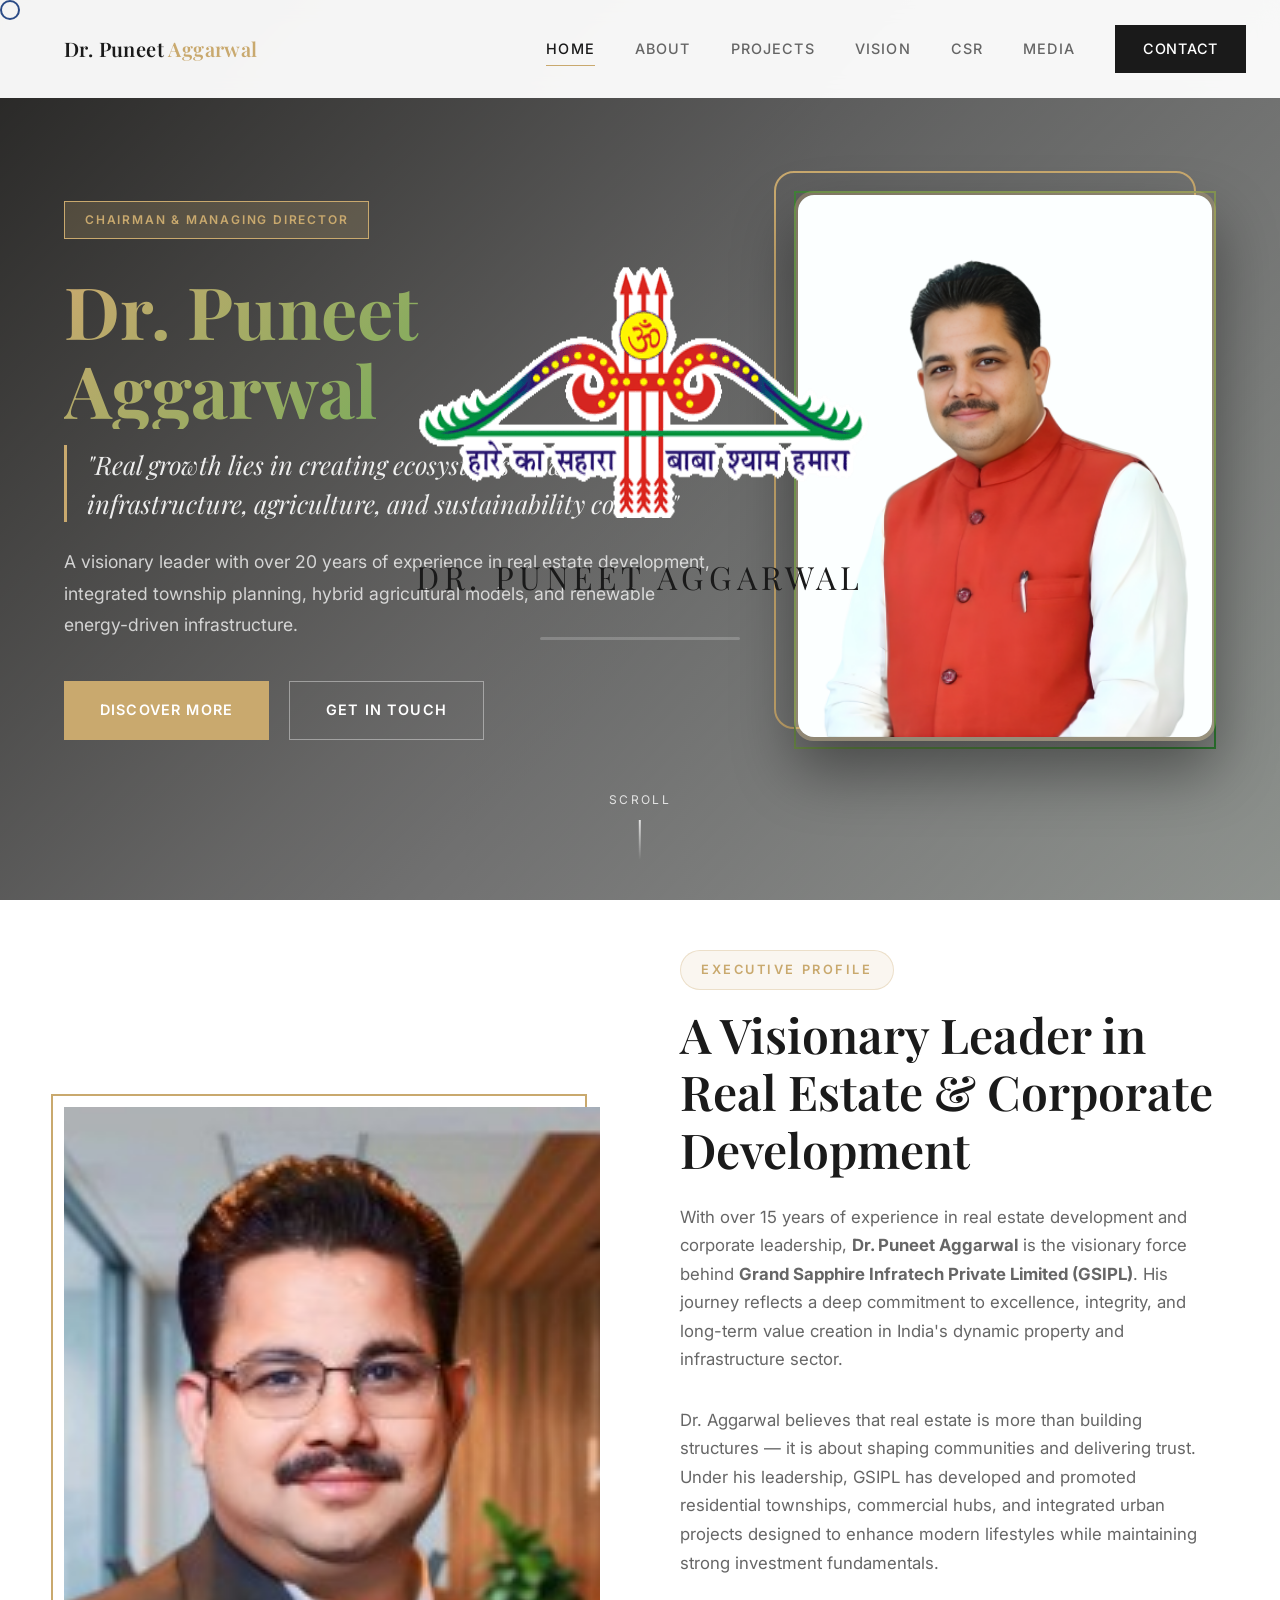
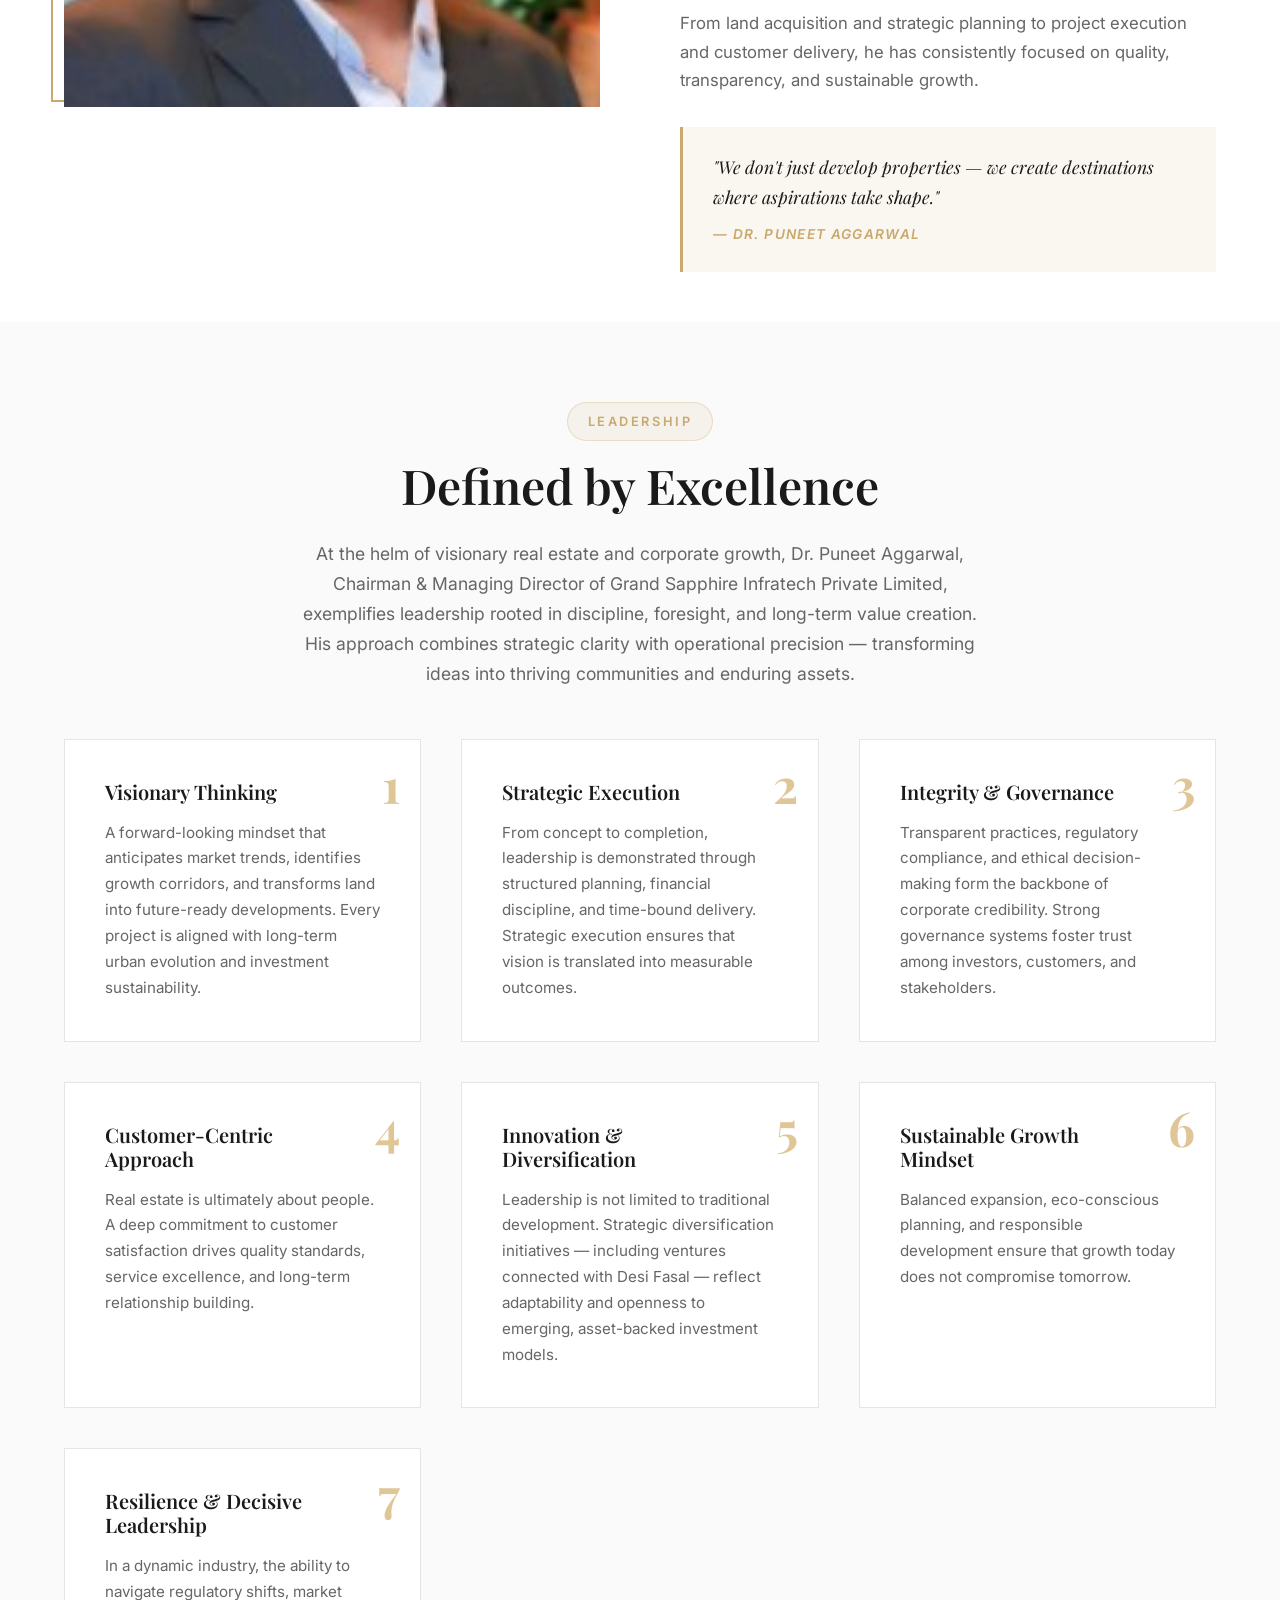
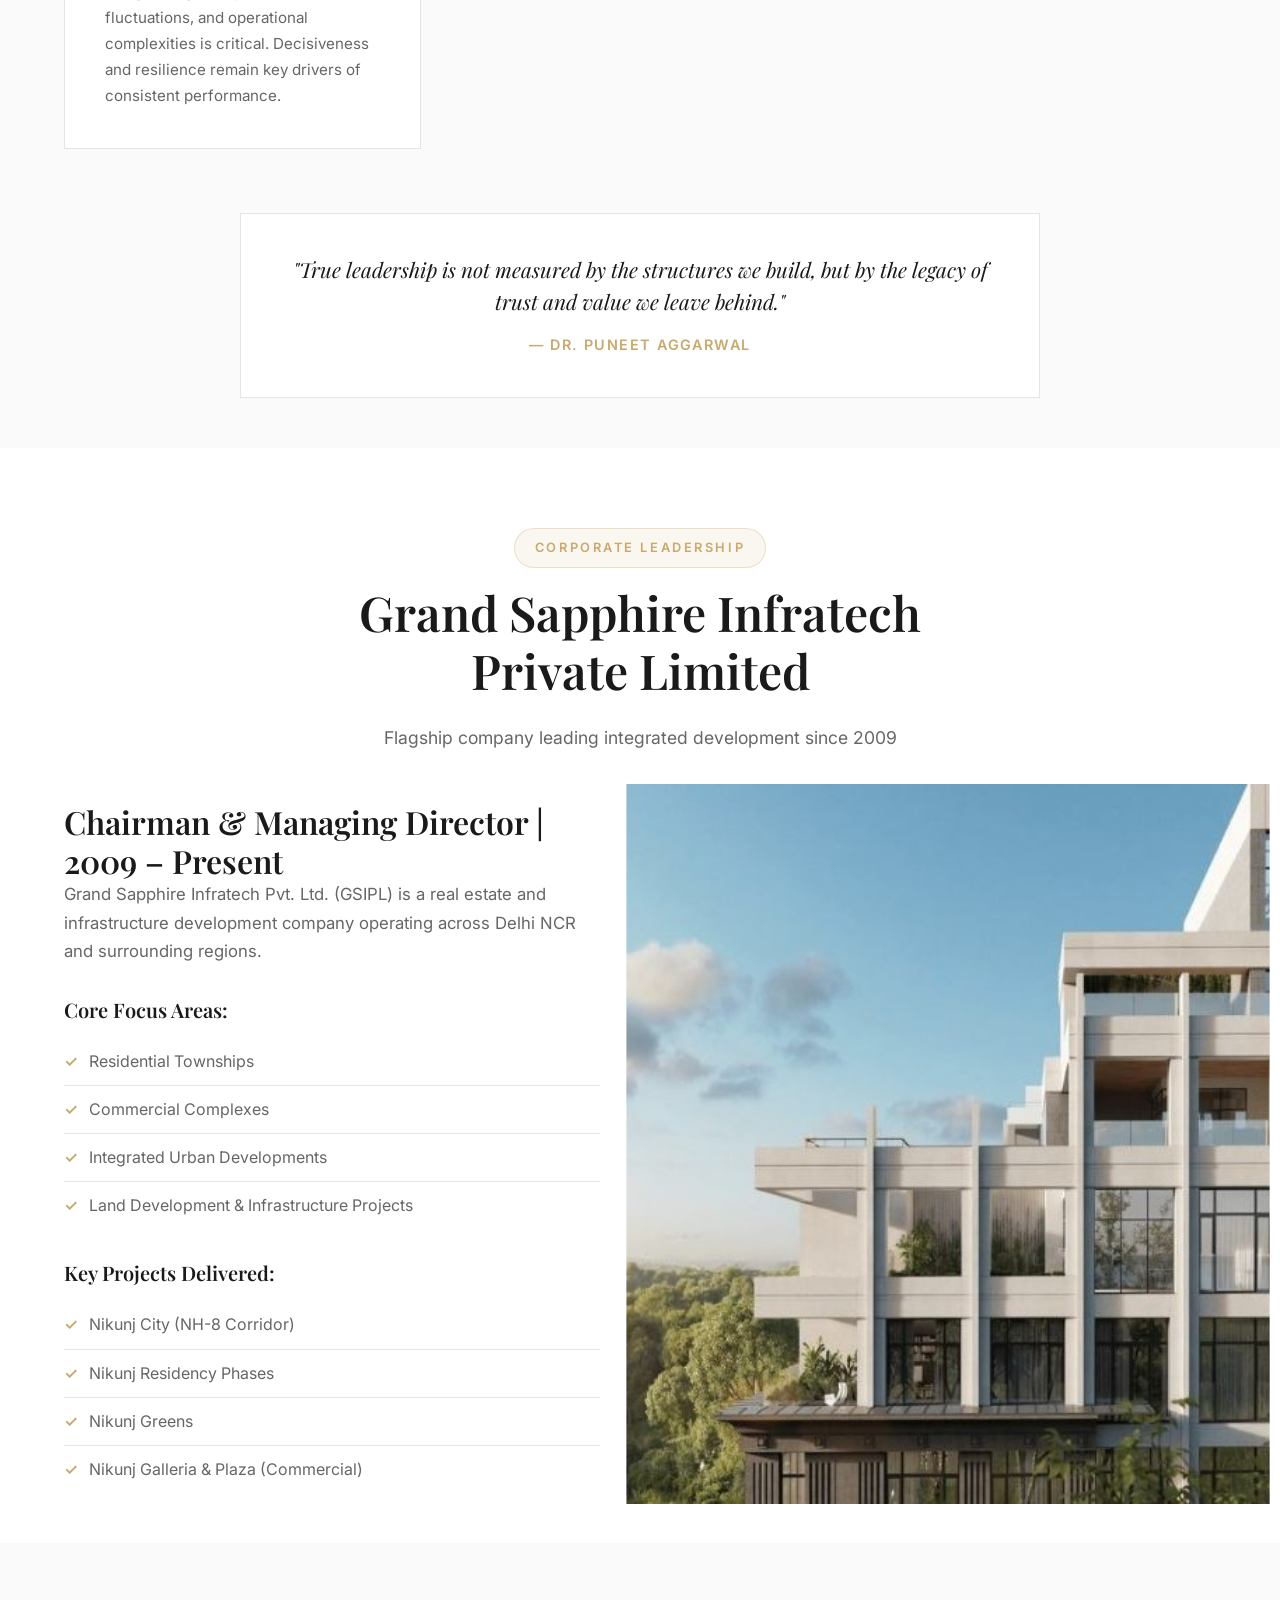
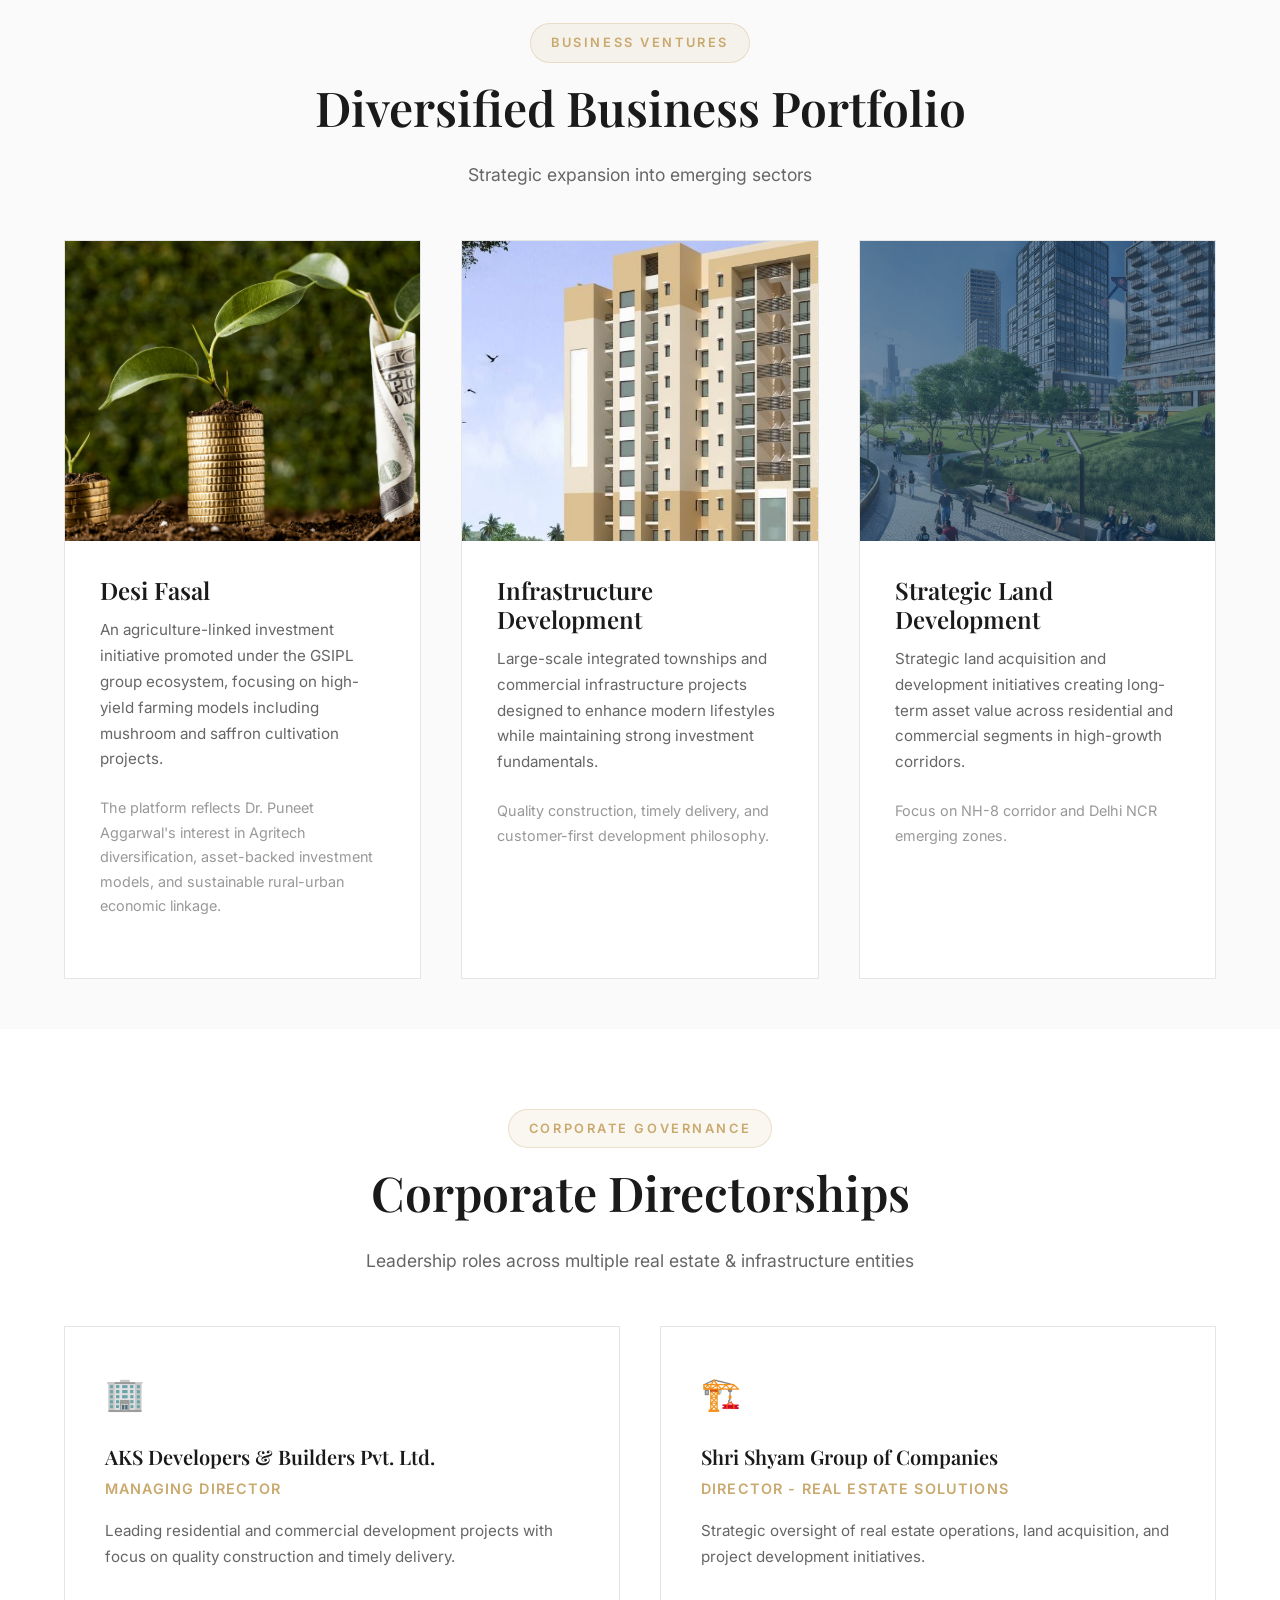
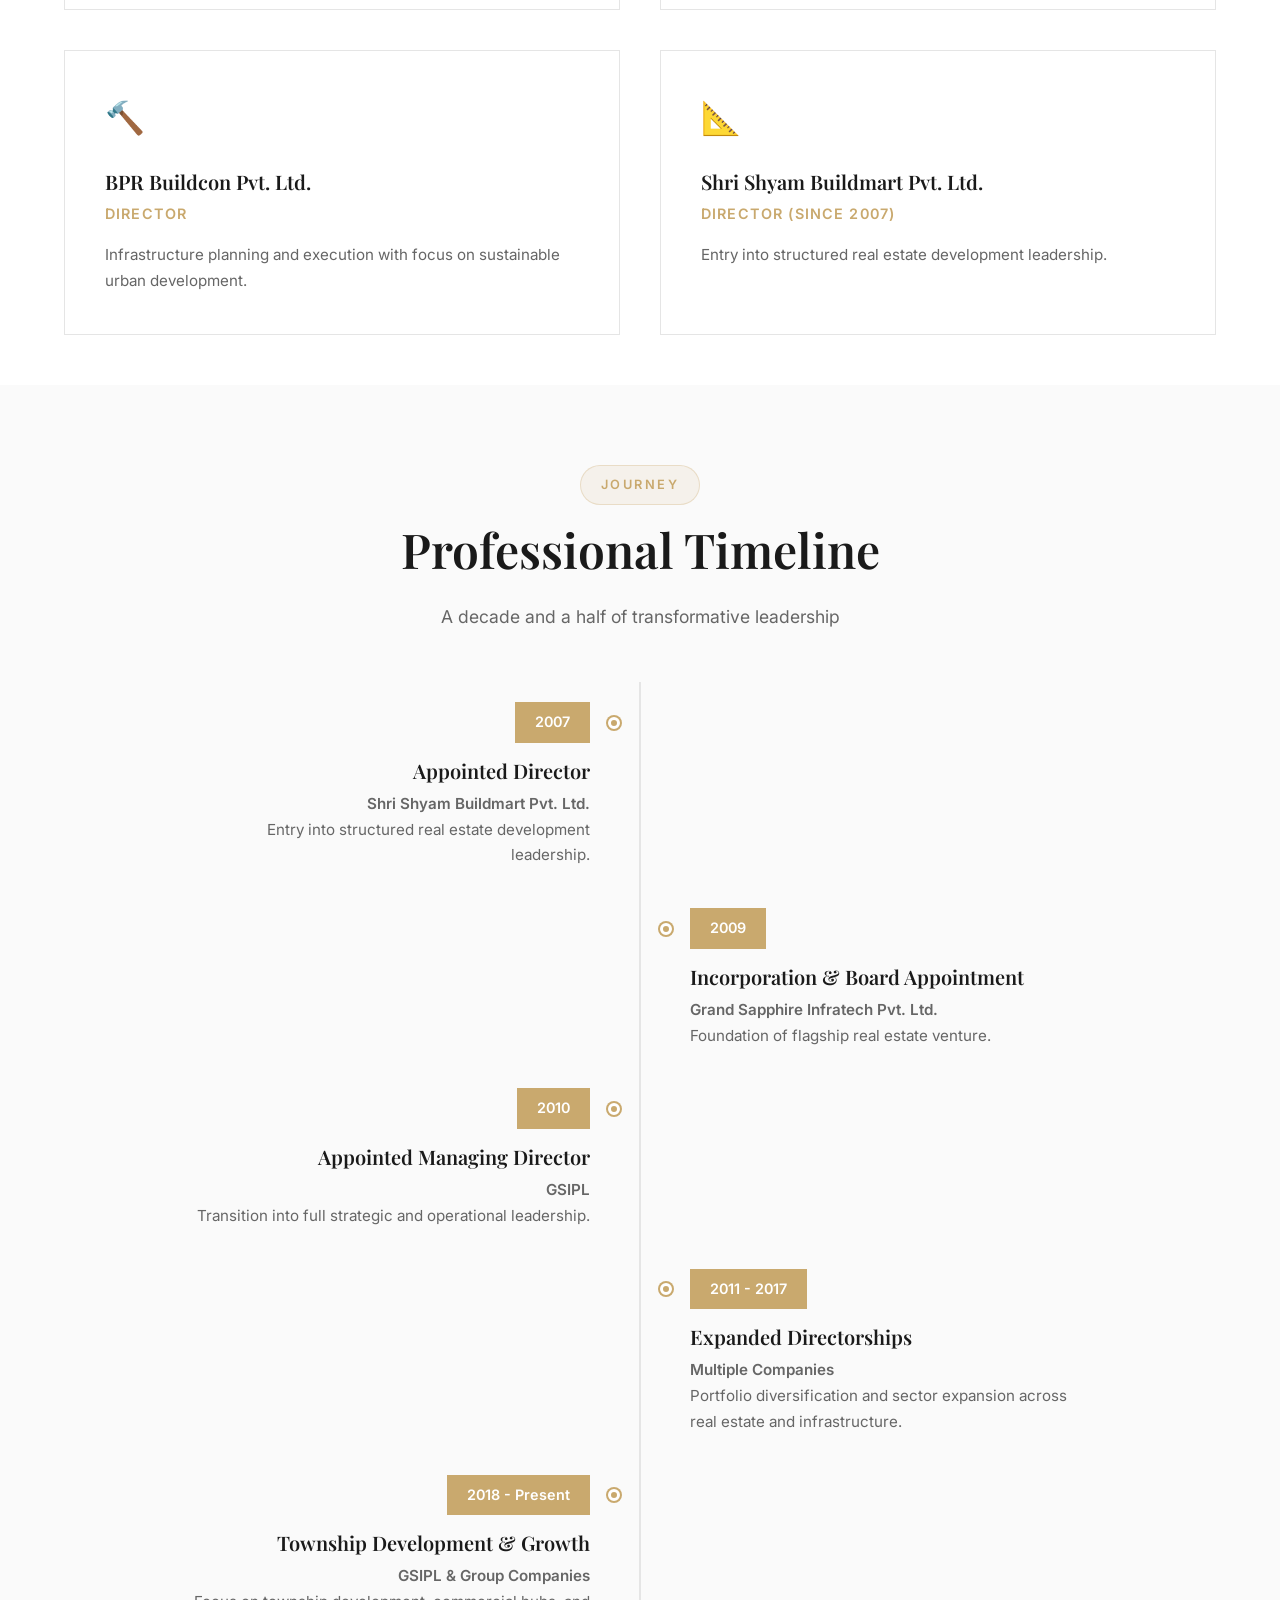
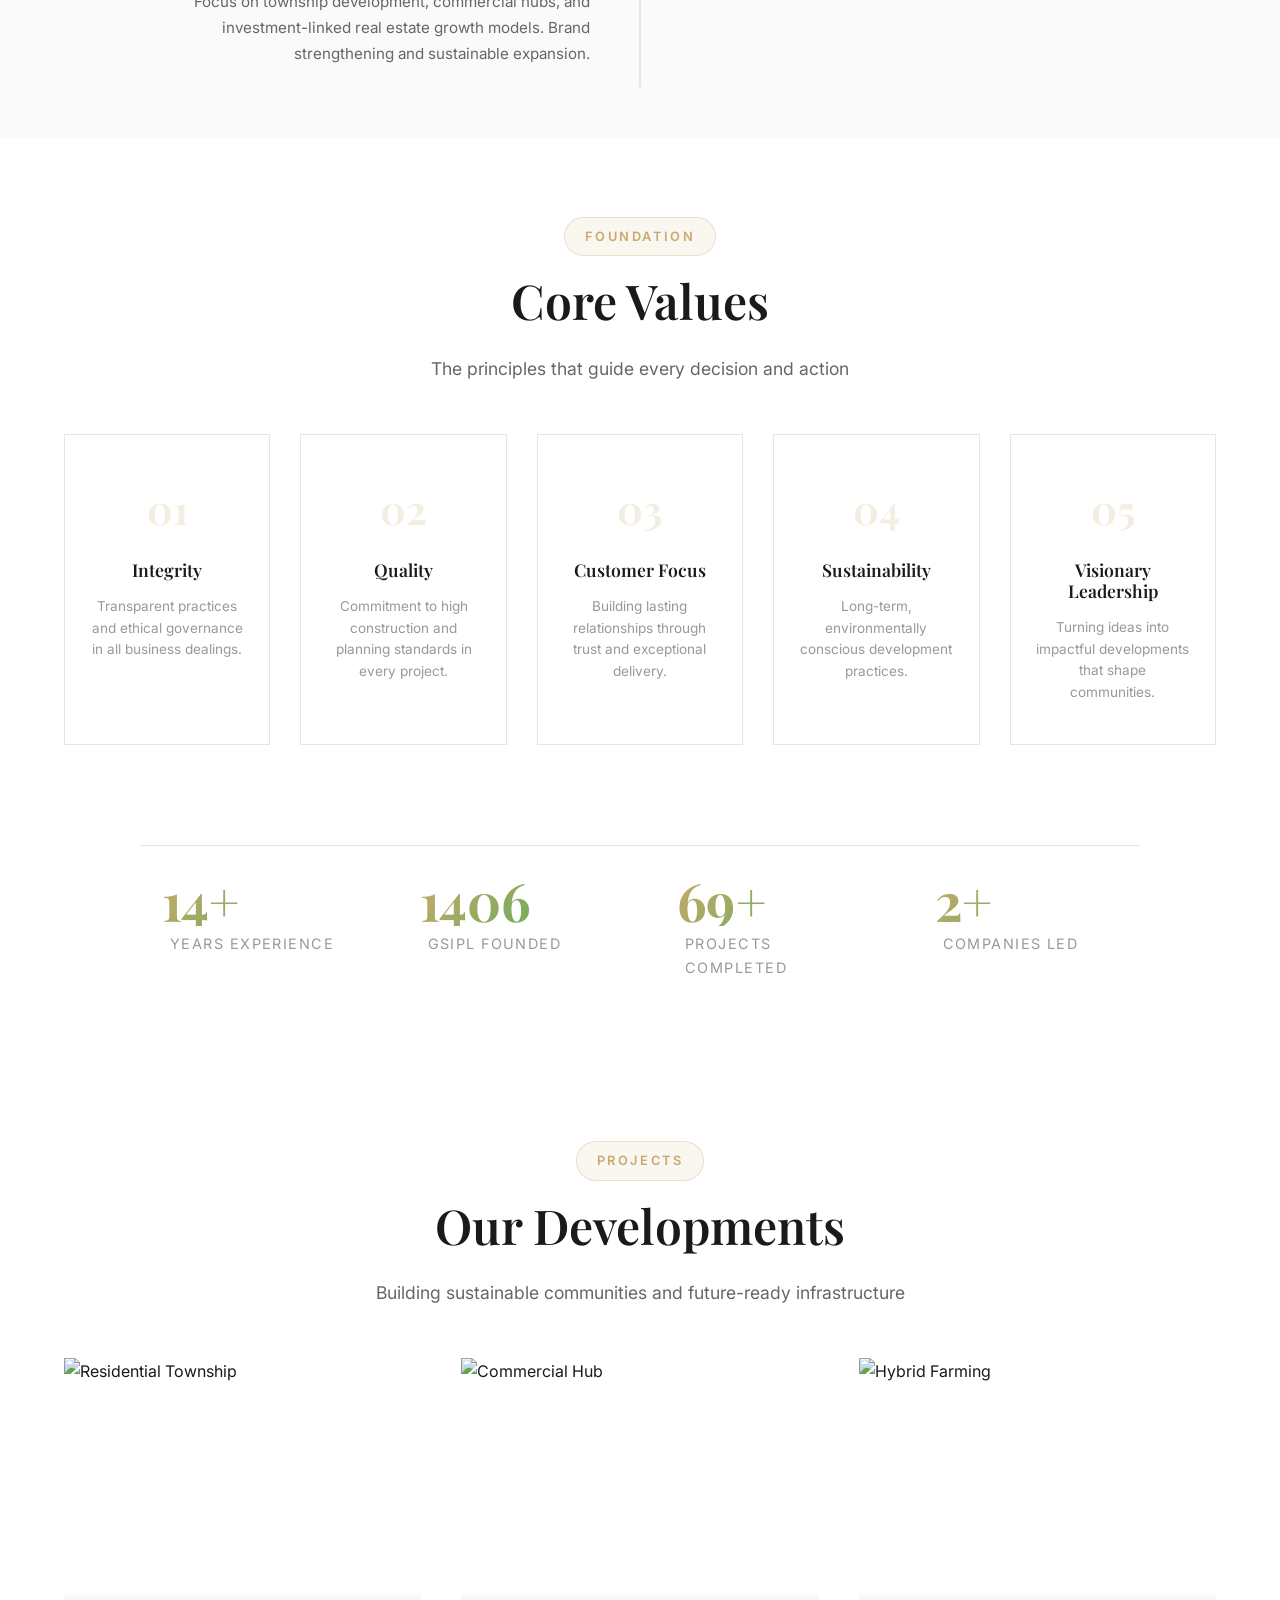
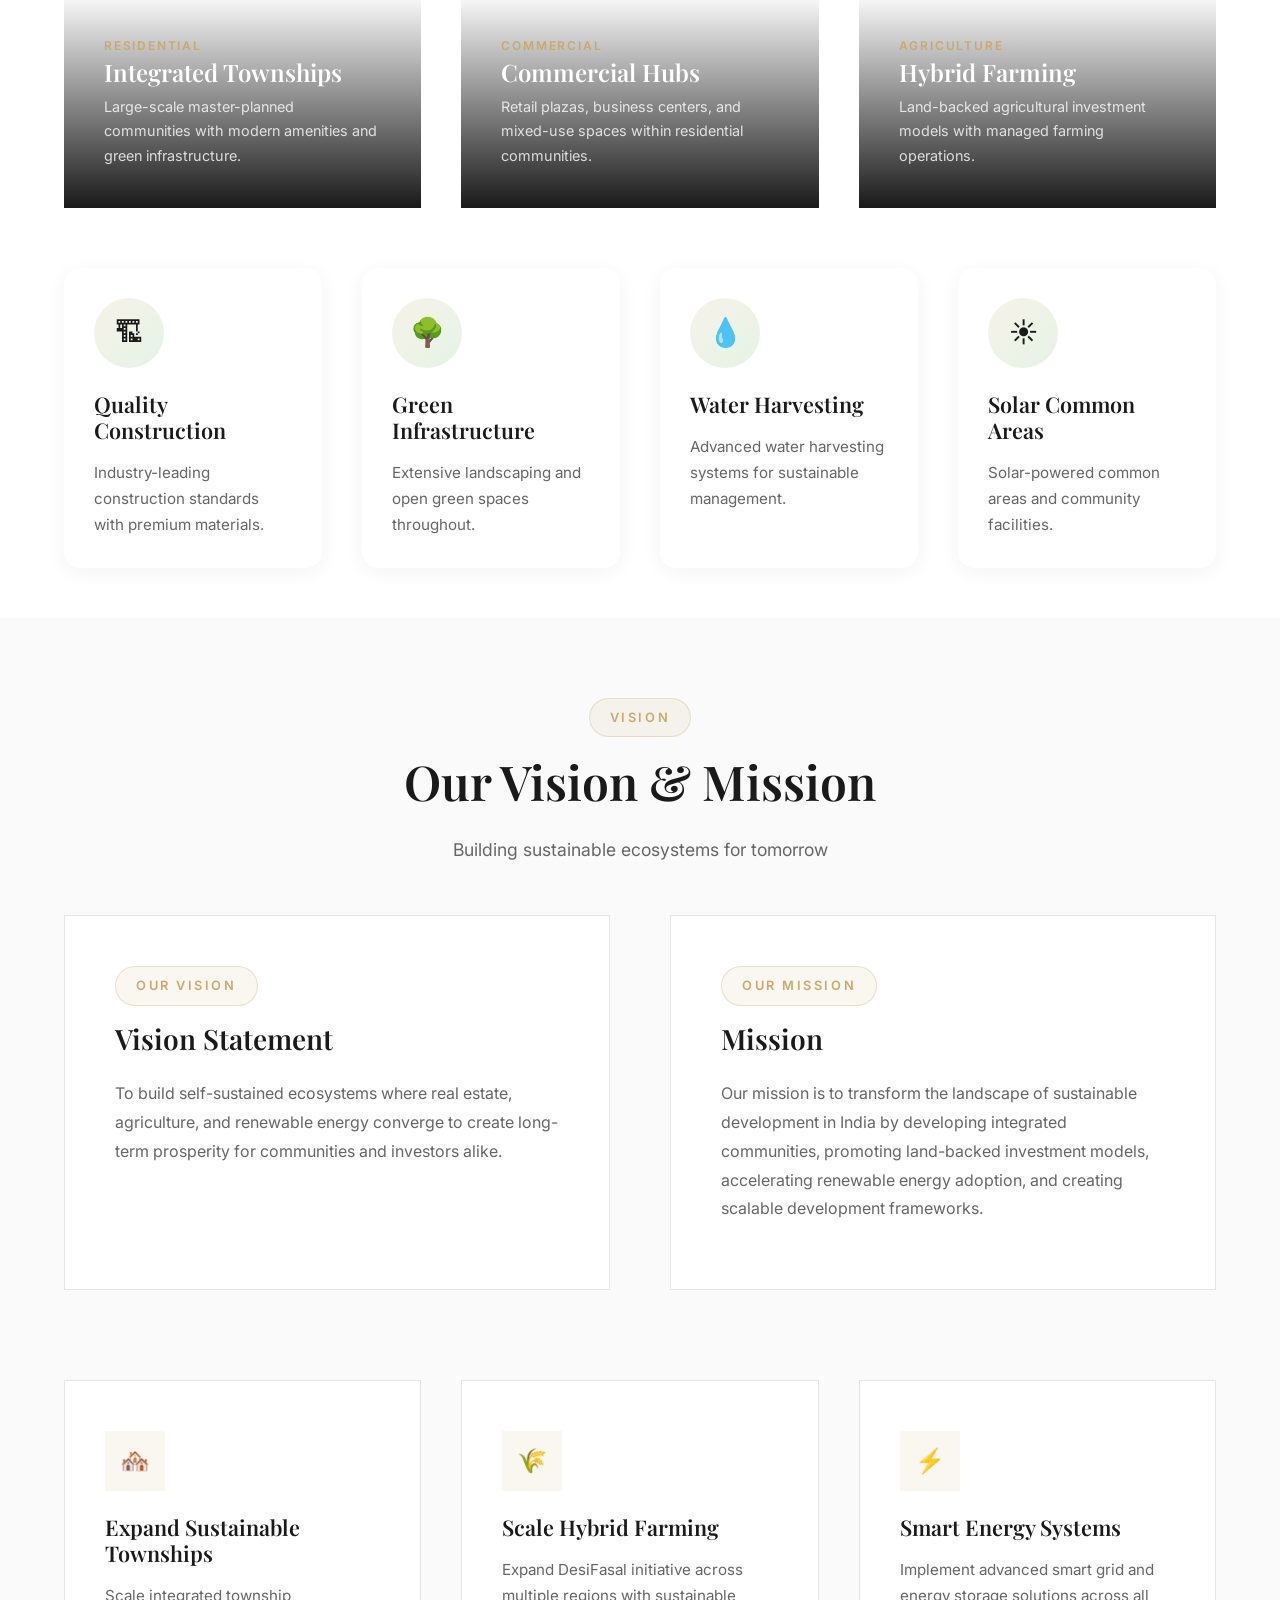
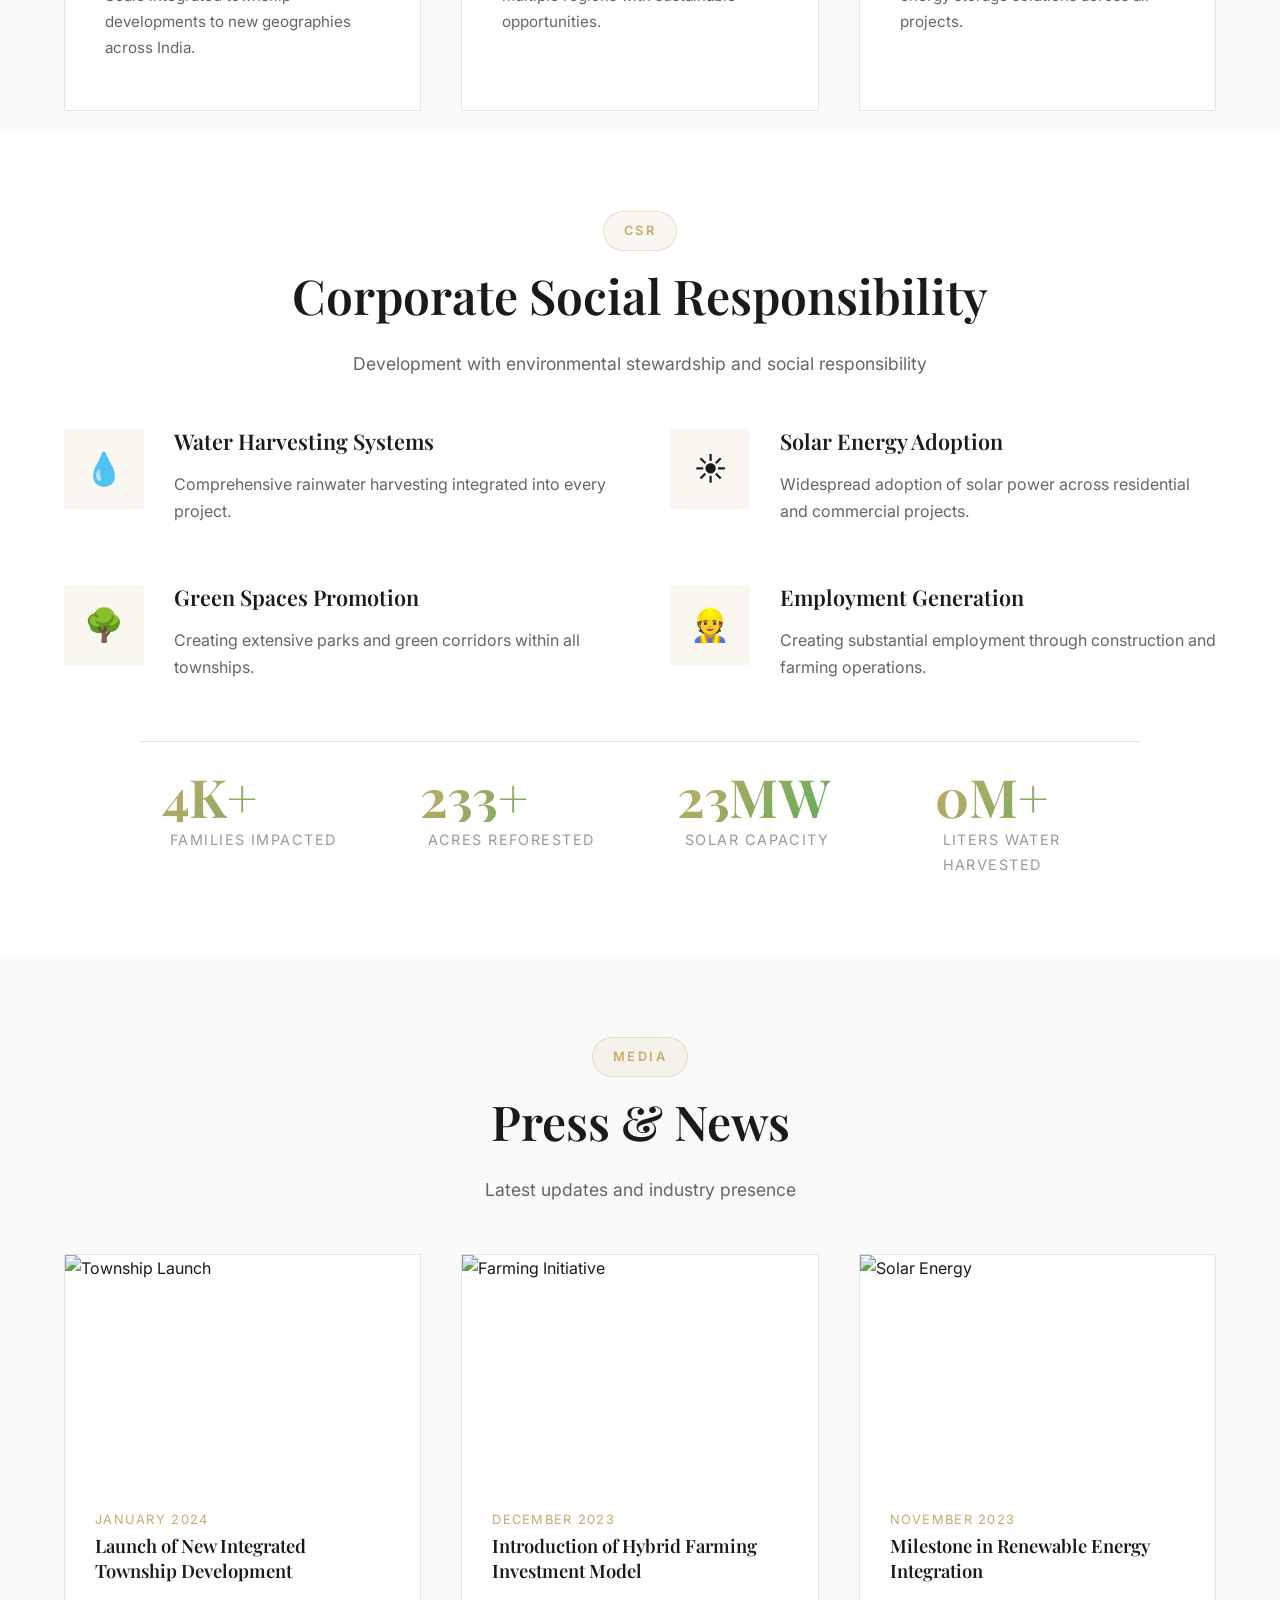
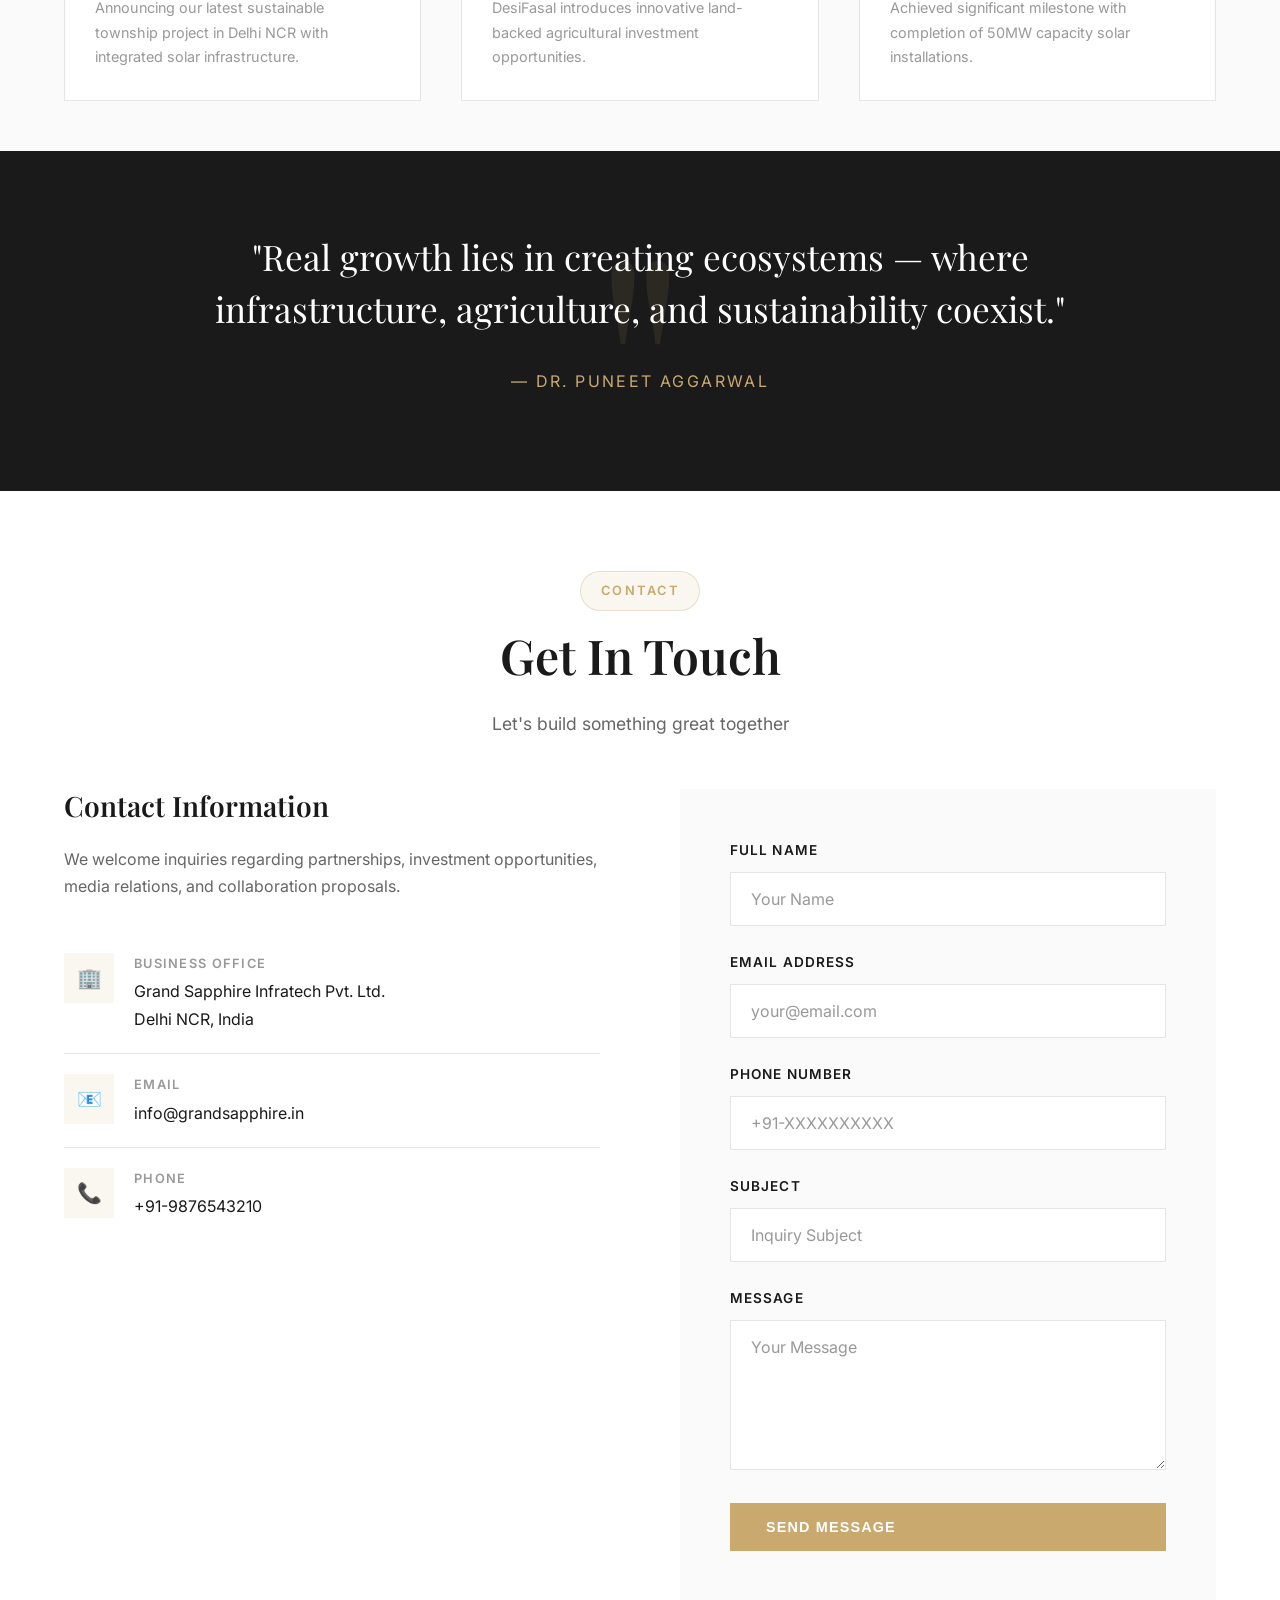
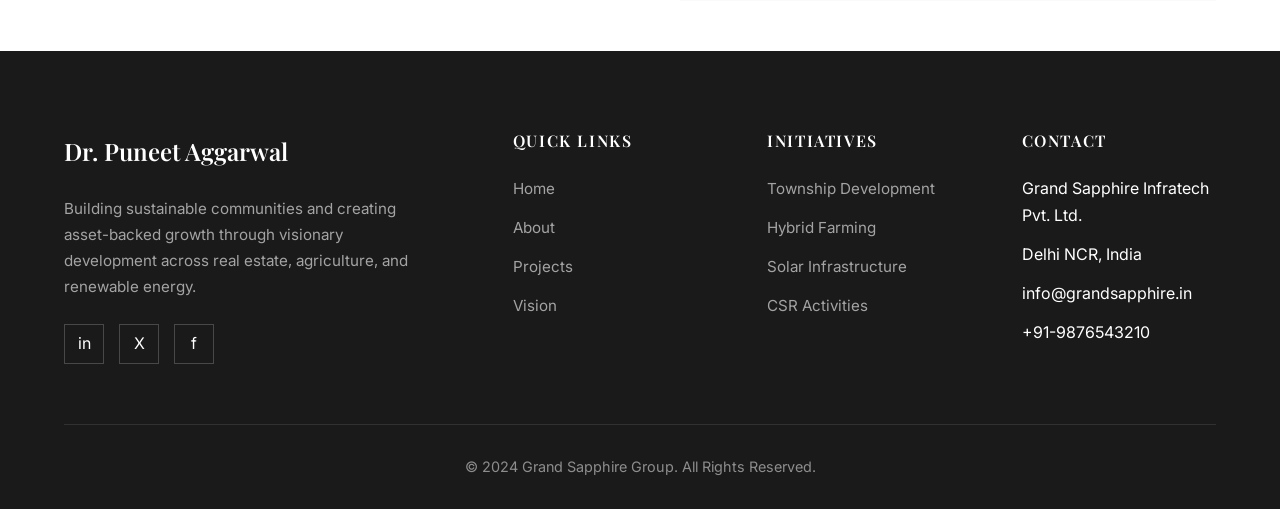
==== index.html @ c88413b3 "Add files via upload" ====
<!doctype html>
<html lang="en">
  <head>
    <meta charset="UTF-8" />
    <meta name="viewport" content="width=device-width, initial-scale=1.0" />
    <title>
      Dr. Puneet Aggarwal | Chairman & Managing Director | Grand Sapphire
      Infratech
    </title>
    <meta
      name="description"
      content="Dr. Puneet Aggarwal - Chairman & Managing Director of Grand Sapphire Infratech Pvt. Ltd. and DesiFasal. Leading real estate, integrated township development, and sustainable agriculture initiatives since 2009."
    />

    <!-- Fonts -->
    <link rel="preconnect" href="https://fonts.googleapis.com" />
    <link rel="preconnect" href="https://fonts.gstatic.com" crossorigin />
    <link
      href="https://fonts.googleapis.com/css2?family=Playfair+Display:wght@400;500;600;700&family=Inter:wght@300;400;500;600&display=swap"
      rel="stylesheet"
    />

    <!-- Styles -->
    <link rel="stylesheet" href="assets/css/style.css" />
  </head>
  <body>
    <!-- PRELOADER -->
    <div class="preloader">
      <img
        class="preloader-logo"
        src="assets/images/jaishreeshyam.png"
        alt="Dr. Puneet Aggarwal"
      />
      <div class="preloader-logo">Dr. Puneet Aggarwal</div>
      <div class="preloader-line"></div>
    </div>

    <!-- NAVIGATION -->
    <header class="navbar" id="navbar">
      <div class="nav-container">
        <a href="#home" class="nav-logo">Dr. Puneet <span>Aggarwal</span></a>

        <nav class="nav-menu">
          <a href="#home" class="nav-link active">Home</a>
          <a href="#about" class="nav-link">About</a>
          <a href="#projects" class="nav-link">Projects</a>
          <a href="#vision" class="nav-link">Vision</a>
          <a href="#csr" class="nav-link">CSR</a>
          <a href="#media" class="nav-link">Media</a>
          <a href="#contact" class="nav-link nav-cta">Contact</a>
        </nav>

        <div class="nav-toggle">
          <span></span>
          <span></span>
          <span></span>
        </div>
      </div>
    </header>

    <!-- HERO SECTION - Personal Focus -->
    <section class="hero" id="home">
      <!-- Animated background -->
      <div class="hero-bg-animation"></div>
      <!-- Video background (fallback to image if video not available) -->
      <!-- <video autoplay muted loop playsinline class="hero-video">
        <source src="assets/video/hero.mp4" type="video/mp4" />
      </video> -->
      <!-- Fallback background image -->
      <div class="hero-bg-fallback"></div>
      <div class="hero-overlay"></div>

      <div class="hero-personal">
        <div class="hero-personal-content fade-in">
          <span class="hero-badge">Chairman & Managing Director</span>
          <h1 class="hero-personal-title gradient-text">
            Dr. Puneet <span>Aggarwal</span>
          </h1>
          <p class="hero-personal-tagline">
            "Real growth lies in creating ecosystems — where infrastructure,
            agriculture, and sustainability coexist."
          </p>
          <p class="hero-personal-desc">
            A visionary leader with over 20 years of experience in real estate
            development, integrated township planning, hybrid agricultural
            models, and renewable energy-driven infrastructure.
          </p>
          <div class="hero-buttons">
            <a href="#about" class="btn btn-primary btn-scale">Discover More</a>
            <a href="#contact" class="btn btn-outline btn-scale"
              >Get In Touch</a
            >
          </div>
        </div>

        <div class="hero-image-container fade-in">
          <div class="border-animate">
            <img
              src="assets/images/puneet01.png"
              alt="Dr. Puneet Aggarwal"
              class="hero-personal-image"
            />
          </div>
        </div>
      </div>

      <!-- Scroll Indicator -->
      <div class="scroll-indicator">
        <span class="scroll-indicator-text">Scroll</span>
        <div class="scroll-indicator-line"></div>
      </div>
    </section>

    <!-- ABOUT SECTION - Full Details from about.html -->
    <section class="section" id="about">
      <div class="container">
        <!-- Executive Profile -->
        <div class="about-grid">
          <div class="about-image fade-in">
            <img src="assets/images/brand.jpg" alt="Dr. Puneet Aggarwal" />
          </div>
          <div class="about-content fade-in">
            <span class="section-label">Executive Profile</span>
            <h2>A Visionary Leader in Real Estate & Corporate Development</h2>
            <p>
              With over 15 years of experience in real estate development and
              corporate leadership, <strong>Dr. Puneet Aggarwal</strong> is the
              visionary force behind
              <strong>Grand Sapphire Infratech Private Limited (GSIPL)</strong>.
              His journey reflects a deep commitment to excellence, integrity,
              and long-term value creation in India's dynamic property and
              infrastructure sector.
            </p>
            <p>
              Dr. Aggarwal believes that real estate is more than building
              structures — it is about shaping communities and delivering trust.
              Under his leadership, GSIPL has developed and promoted residential
              townships, commercial hubs, and integrated urban projects designed
              to enhance modern lifestyles while maintaining strong investment
              fundamentals.
            </p>
            <p>
              From land acquisition and strategic planning to project execution
              and customer delivery, he has consistently focused on quality,
              transparency, and sustainable growth.
            </p>

            <blockquote class="quote-inline">
              <p>
                "We don't just develop properties — we create destinations where
                aspirations take shape."
              </p>
              <cite>— Dr. Puneet Aggarwal</cite>
            </blockquote>
          </div>
        </div>
      </div>
    </section>

    <!-- LEADERSHIP SECTION -->
    <section class="section section-light">
      <div class="container">
        <div class="section-header fade-in">
          <span class="section-label">Leadership</span>
          <h2 class="section-title">Defined by Excellence</h2>
          <p class="section-subtitle">
            At the helm of visionary real estate and corporate growth, Dr.
            Puneet Aggarwal, Chairman & Managing Director of Grand Sapphire
            Infratech Private Limited, exemplifies leadership rooted in
            discipline, foresight, and long-term value creation. His approach
            combines strategic clarity with operational precision — transforming
            ideas into thriving communities and enduring assets.
          </p>
        </div>

        <div class="leadership-grid">
          <div class="leadership-card fade-in">
            <div class="leadership-number">1</div>
            <h3>Visionary Thinking</h3>
            <p>
              A forward-looking mindset that anticipates market trends,
              identifies growth corridors, and transforms land into future-ready
              developments. Every project is aligned with long-term urban
              evolution and investment sustainability.
            </p>
          </div>

          <div class="leadership-card fade-in">
            <div class="leadership-number">2</div>
            <h3>Strategic Execution</h3>
            <p>
              From concept to completion, leadership is demonstrated through
              structured planning, financial discipline, and time-bound
              delivery. Strategic execution ensures that vision is translated
              into measurable outcomes.
            </p>
          </div>

          <div class="leadership-card fade-in">
            <div class="leadership-number">3</div>
            <h3>Integrity & Governance</h3>
            <p>
              Transparent practices, regulatory compliance, and ethical
              decision-making form the backbone of corporate credibility. Strong
              governance systems foster trust among investors, customers, and
              stakeholders.
            </p>
          </div>

          <div class="leadership-card fade-in">
            <div class="leadership-number">4</div>
            <h3>Customer-Centric Approach</h3>
            <p>
              Real estate is ultimately about people. A deep commitment to
              customer satisfaction drives quality standards, service
              excellence, and long-term relationship building.
            </p>
          </div>

          <div class="leadership-card fade-in">
            <div class="leadership-number">5</div>
            <h3>Innovation & Diversification</h3>
            <p>
              Leadership is not limited to traditional development. Strategic
              diversification initiatives — including ventures connected with
              Desi Fasal — reflect adaptability and openness to emerging,
              asset-backed investment models.
            </p>
          </div>

          <div class="leadership-card fade-in">
            <div class="leadership-number">6</div>
            <h3>Sustainable Growth Mindset</h3>
            <p>
              Balanced expansion, eco-conscious planning, and responsible
              development ensure that growth today does not compromise tomorrow.
            </p>
          </div>

          <div class="leadership-card fade-in">
            <div class="leadership-number">7</div>
            <h3>Resilience & Decisive Leadership</h3>
            <p>
              In a dynamic industry, the ability to navigate regulatory shifts,
              market fluctuations, and operational complexities is critical.
              Decisiveness and resilience remain key drivers of consistent
              performance.
            </p>
          </div>
        </div>

        <div class="leadership-quote fade-in">
          <p class="quote-text">
            "True leadership is not measured by the structures we build, but by
            the legacy of trust and value we leave behind."
          </p>
          <p class="quote-author">— Dr. Puneet Aggarwal</p>
        </div>
      </div>
    </section>

    <!-- CORPORATE LEADERSHIP - GSIPL -->
    <section class="section">
      <div class="container">
        <div class="section-header fade-in">
          <span class="section-label">Corporate Leadership</span>
          <h2 class="section-title">
            Grand Sapphire Infratech Private Limited
          </h2>
          <p class="section-subtitle">
            Flagship company leading integrated development since 2009
          </p>
        </div>

        <div class="about-grid">
          <div class="about-content fade-in">
            <h3>Chairman & Managing Director | 2009 – Present</h3>
            <p>
              Grand Sapphire Infratech Pvt. Ltd. (GSIPL) is a real estate and
              infrastructure development company operating across Delhi NCR and
              surrounding regions.
            </p>

            <h4 style="margin-top: 2rem; margin-bottom: 1rem">
              Core Focus Areas:
            </h4>
            <ul class="focus-list">
              <li>Residential Townships</li>
              <li>Commercial Complexes</li>
              <li>Integrated Urban Developments</li>
              <li>Land Development & Infrastructure Projects</li>
            </ul>

            <h4 style="margin-top: 2rem; margin-bottom: 1rem">
              Key Projects Delivered:
            </h4>
            <ul class="focus-list">
              <li>Nikunj City (NH-8 Corridor)</li>
              <li>Nikunj Residency Phases</li>
              <li>Nikunj Greens</li>
              <li>Nikunj Galleria & Plaza (Commercial)</li>
            </ul>
          </div>
          <div class="about-image fade-in">
            <img src="assets/images/gsipl-about2.jpg" alt="GSIPL Project" />
          </div>
        </div>
      </div>
    </section>

    <!-- DIVERSIFIED BUSINESS VENTURES -->
    <section class="section section-light">
      <div class="container">
        <div class="section-header fade-in">
          <span class="section-label">Business Ventures</span>
          <h2 class="section-title">Diversified Business Portfolio</h2>
          <p class="section-subtitle">
            Strategic expansion into emerging sectors
          </p>
        </div>

        <div class="features-grid">
          <div class="enterprise-card fade-in">
            <div class="enterprise-image">
              <img src="assets/images/desi-fasal.jpg" alt="Desi Fasal" />
            </div>
            <div class="enterprise-content">
              <h3>Desi Fasal</h3>
              <p>
                An agriculture-linked investment initiative promoted under the
                GSIPL group ecosystem, focusing on high-yield farming models
                including mushroom and saffron cultivation projects.
              </p>
              <p
                style="
                  margin-top: 1rem;
                  font-size: 0.9rem;
                  color: var(--text-muted);
                "
              >
                The platform reflects Dr. Puneet Aggarwal's interest in Agritech
                diversification, asset-backed investment models, and sustainable
                rural-urban economic linkage.
              </p>
            </div>
          </div>

          <div class="enterprise-card fade-in">
            <div class="enterprise-image">
              <img
                src="assets/images/gsipl-group-housing.jpg"
                alt="Infrastructure Development"
              />
            </div>
            <div class="enterprise-content">
              <h3>Infrastructure Development</h3>
              <p>
                Large-scale integrated townships and commercial infrastructure
                projects designed to enhance modern lifestyles while maintaining
                strong investment fundamentals.
              </p>
              <p
                style="
                  margin-top: 1rem;
                  font-size: 0.9rem;
                  color: var(--text-muted);
                "
              >
                Quality construction, timely delivery, and customer-first
                development philosophy.
              </p>
            </div>
          </div>

          <div class="enterprise-card fade-in">
            <div class="enterprise-image">
              <img src="assets/images/home_1.jpg" alt="Urban Development" />
            </div>
            <div class="enterprise-content">
              <h3>Strategic Land Development</h3>
              <p>
                Strategic land acquisition and development initiatives creating
                long-term asset value across residential and commercial segments
                in high-growth corridors.
              </p>
              <p
                style="
                  margin-top: 1rem;
                  font-size: 0.9rem;
                  color: var(--text-muted);
                "
              >
                Focus on NH-8 corridor and Delhi NCR emerging zones.
              </p>
            </div>
          </div>
        </div>
      </div>
    </section>

    <!-- CORPORATE DIRECTORSHIPS -->
    <section class="section">
      <div class="container">
        <div class="section-header fade-in">
          <span class="section-label">Corporate Governance</span>
          <h2 class="section-title">Corporate Directorships</h2>
          <p class="section-subtitle">
            Leadership roles across multiple real estate & infrastructure
            entities
          </p>
        </div>

        <div class="directorships-grid">
          <div class="directorship-card fade-in">
            <div class="directorship-icon">🏢</div>
            <h3>AKS Developers & Builders Pvt. Ltd.</h3>
            <p class="directorship-role">Managing Director</p>
            <p class="directorship-desc">
              Leading residential and commercial development projects with focus
              on quality construction and timely delivery.
            </p>
          </div>

          <div class="directorship-card fade-in">
            <div class="directorship-icon">🏗️</div>
            <h3>Shri Shyam Group of Companies</h3>
            <p class="directorship-role">Director - Real Estate Solutions</p>
            <p class="directorship-desc">
              Strategic oversight of real estate operations, land acquisition,
              and project development initiatives.
            </p>
          </div>

          <div class="directorship-card fade-in">
            <div class="directorship-icon">🔨</div>
            <h3>BPR Buildcon Pvt. Ltd.</h3>
            <p class="directorship-role">Director</p>
            <p class="directorship-desc">
              Infrastructure planning and execution with focus on sustainable
              urban development.
            </p>
          </div>

          <div class="directorship-card fade-in">
            <div class="directorship-icon">📐</div>
            <h3>Shri Shyam Buildmart Pvt. Ltd.</h3>
            <p class="directorship-role">Director (Since 2007)</p>
            <p class="directorship-desc">
              Entry into structured real estate development leadership.
            </p>
          </div>
        </div>
      </div>
    </section>

    <!-- PROFESSIONAL TIMELINE -->
    <section class="section section-light">
      <div class="container">
        <div class="section-header fade-in">
          <span class="section-label">Journey</span>
          <h2 class="section-title">Professional Timeline</h2>
          <p class="section-subtitle">
            A decade and a half of transformative leadership
          </p>
        </div>

        <div class="timeline">
          <div class="timeline-item fade-in">
            <div class="timeline-year">2007</div>
            <div class="timeline-content">
              <h3>Appointed Director</h3>
              <p class="timeline-company">Shri Shyam Buildmart Pvt. Ltd.</p>
              <p>Entry into structured real estate development leadership.</p>
            </div>
          </div>

          <div class="timeline-item fade-in">
            <div class="timeline-year">2009</div>
            <div class="timeline-content">
              <h3>Incorporation & Board Appointment</h3>
              <p class="timeline-company">Grand Sapphire Infratech Pvt. Ltd.</p>
              <p>Foundation of flagship real estate venture.</p>
            </div>
          </div>

          <div class="timeline-item fade-in">
            <div class="timeline-year">2010</div>
            <div class="timeline-content">
              <h3>Appointed Managing Director</h3>
              <p class="timeline-company">GSIPL</p>
              <p>Transition into full strategic and operational leadership.</p>
            </div>
          </div>

          <div class="timeline-item fade-in">
            <div class="timeline-year">2011 - 2017</div>
            <div class="timeline-content">
              <h3>Expanded Directorships</h3>
              <p class="timeline-company">Multiple Companies</p>
              <p>
                Portfolio diversification and sector expansion across real
                estate and infrastructure.
              </p>
            </div>
          </div>

          <div class="timeline-item fade-in">
            <div class="timeline-year">2018 - Present</div>
            <div class="timeline-content">
              <h3>Township Development & Growth</h3>
              <p class="timeline-company">GSIPL & Group Companies</p>
              <p>
                Focus on township development, commercial hubs, and
                investment-linked real estate growth models. Brand strengthening
                and sustainable expansion.
              </p>
            </div>
          </div>
        </div>
      </div>
    </section>

    <!-- CORE VALUES -->
    <section class="section">
      <div class="container">
        <div class="section-header fade-in">
          <span class="section-label">Foundation</span>
          <h2 class="section-title">Core Values</h2>
          <p class="section-subtitle">
            The principles that guide every decision and action
          </p>
        </div>

        <div class="values-grid">
          <div class="value-card fade-in">
            <div class="value-number">01</div>
            <h3>Integrity</h3>
            <p>
              Transparent practices and ethical governance in all business
              dealings.
            </p>
          </div>

          <div class="value-card fade-in">
            <div class="value-number">02</div>
            <h3>Quality</h3>
            <p>
              Commitment to high construction and planning standards in every
              project.
            </p>
          </div>

          <div class="value-card fade-in">
            <div class="value-number">03</div>
            <h3>Customer Focus</h3>
            <p>
              Building lasting relationships through trust and exceptional
              delivery.
            </p>
          </div>

          <div class="value-card fade-in">
            <div class="value-number">04</div>
            <h3>Sustainability</h3>
            <p>Long-term, environmentally conscious development practices.</p>
          </div>

          <div class="value-card fade-in">
            <div class="value-number">05</div>
            <h3>Visionary Leadership</h3>
            <p>
              Turning ideas into impactful developments that shape communities.
            </p>
          </div>
        </div>
      </div>
    </section>

    <!-- STATS SECTION -->
    <section class="section">
      <div class="container">
        <div class="about-stats" style="max-width: 1000px; margin: 0 auto">
          <div class="stat-item fade-in">
            <h3>20+</h3>
            <p>Years Experience</p>
          </div>
          <div class="stat-item fade-in">
            <h3>2009</h3>
            <p>GSIPL Founded</p>
          </div>
          <div class="stat-item fade-in">
            <h3>100+</h3>
            <p>Projects Completed</p>
          </div>
          <div class="stat-item fade-in">
            <h3>4+</h3>
            <p>Companies Led</p>
          </div>
        </div>
      </div>
    </section>

    <!-- PROJECTS SECTION -->
    <section class="section" id="projects">
      <div class="container">
        <div class="section-header fade-in">
          <span class="section-label">Projects</span>
          <h2 class="section-title">Our Developments</h2>
          <p class="section-subtitle">
            Building sustainable communities and future-ready infrastructure
          </p>
        </div>

        <div class="projects-grid">
          <div class="project-card fade-in">
            <div class="project-image">
              <img
                src="https://images.unsplash.com/photo-1545324418-cc1a3fa10c00?w=800"
                alt="Residential Township"
              />
            </div>
            <div class="project-overlay">
              <span class="project-category">Residential</span>
              <h3 class="project-title">Integrated Townships</h3>
              <p class="project-desc">
                Large-scale master-planned communities with modern amenities and
                green infrastructure.
              </p>
            </div>
          </div>

          <div class="project-card fade-in">
            <div class="project-image">
              <img
                src="https://images.unsplash.com/photo-1486406146926-c627a92ad1ab?w=800"
                alt="Commercial Hub"
              />
            </div>
            <div class="project-overlay">
              <span class="project-category">Commercial</span>
              <h3 class="project-title">Commercial Hubs</h3>
              <p class="project-desc">
                Retail plazas, business centers, and mixed-use spaces within
                residential communities.
              </p>
            </div>
          </div>

          <div class="project-card fade-in">
            <div class="project-image">
              <img
                src="https://images.unsplash.com/photo-1500382017468-9049fed747ef?w=800"
                alt="Hybrid Farming"
              />
            </div>
            <div class="project-overlay">
              <span class="project-category">Agriculture</span>
              <h3 class="project-title">Hybrid Farming</h3>
              <p class="project-desc">
                Land-backed agricultural investment models with managed farming
                operations.
              </p>
            </div>
          </div>
        </div>

        <!-- Project Features -->
        <div
          class="features-grid"
          style="margin-top: 60px; grid-template-columns: repeat(4, 1fr)"
        >
          <div class="feature-card-renewable fade-in" style="padding: 30px">
            <div class="feature-icon">🏗</div>
            <h3>Quality Construction</h3>
            <p>
              Industry-leading construction standards with premium materials.
            </p>
          </div>
          <div class="feature-card-renewable fade-in" style="padding: 30px">
            <div class="feature-icon">🌳</div>
            <h3>Green Infrastructure</h3>
            <p>Extensive landscaping and open green spaces throughout.</p>
          </div>
          <div class="feature-card-renewable fade-in" style="padding: 30px">
            <div class="feature-icon">💧</div>
            <h3>Water Harvesting</h3>
            <p>Advanced water harvesting systems for sustainable management.</p>
          </div>
          <div class="feature-card-renewable fade-in" style="padding: 30px">
            <div class="feature-icon">☀️</div>
            <h3>Solar Common Areas</h3>
            <p>Solar-powered common areas and community facilities.</p>
          </div>
        </div>
      </div>
    </section>

    <!-- VISION SECTION -->
    <section class="section section-light" id="vision">
      <div class="container">
        <div class="section-header fade-in">
          <span class="section-label">Vision</span>
          <h2 class="section-title">Our Vision & Mission</h2>
          <p class="section-subtitle">
            Building sustainable ecosystems for tomorrow
          </p>
        </div>

        <div class="vision-grid" style="margin-bottom: 60px">
          <div class="vision-card fade-in">
            <span class="section-label">Our Vision</span>
            <h3>Vision Statement</h3>
            <p>
              To build self-sustained ecosystems where real estate, agriculture,
              and renewable energy converge to create long-term prosperity for
              communities and investors alike.
            </p>
          </div>

          <div class="vision-card fade-in">
            <span class="section-label">Our Mission</span>
            <h3>Mission</h3>
            <p>
              Our mission is to transform the landscape of sustainable
              development in India by developing integrated communities,
              promoting land-backed investment models, accelerating renewable
              energy adoption, and creating scalable development frameworks.
            </p>
          </div>
        </div>

        <!-- Strategic Goals -->
        <div class="features-grid">
          <div class="feature-card fade-in">
            <div class="feature-icon">🏘️</div>
            <h3>Expand Sustainable Townships</h3>
            <p>
              Scale integrated township developments to new geographies across
              India.
            </p>
          </div>

          <div class="feature-card fade-in">
            <div class="feature-icon">🌾</div>
            <h3>Scale Hybrid Farming</h3>
            <p>
              Expand DesiFasal initiative across multiple regions with
              sustainable opportunities.
            </p>
          </div>

          <div class="feature-card fade-in">
            <div class="feature-icon">⚡</div>
            <h3>Smart Energy Systems</h3>
            <p>
              Implement advanced smart grid and energy storage solutions across
              all projects.
            </p>
          </div>
        </div>
      </div>
    </section>

    <!-- CSR SECTION -->
    <section class="section" id="csr">
      <div class="container">
        <div class="section-header fade-in">
          <span class="section-label">CSR</span>
          <h2 class="section-title">Corporate Social Responsibility</h2>
          <p class="section-subtitle">
            Development with environmental stewardship and social responsibility
          </p>
        </div>

        <div class="csr-grid">
          <div class="csr-item fade-in">
            <div class="csr-icon">💧</div>
            <div class="csr-content">
              <h3>Water Harvesting Systems</h3>
              <p>
                Comprehensive rainwater harvesting integrated into every
                project.
              </p>
            </div>
          </div>

          <div class="csr-item fade-in">
            <div class="csr-icon">☀️</div>
            <div class="csr-content">
              <h3>Solar Energy Adoption</h3>
              <p>
                Widespread adoption of solar power across residential and
                commercial projects.
              </p>
            </div>
          </div>

          <div class="csr-item fade-in">
            <div class="csr-icon">🌳</div>
            <div class="csr-content">
              <h3>Green Spaces Promotion</h3>
              <p>
                Creating extensive parks and green corridors within all
                townships.
              </p>
            </div>
          </div>

          <div class="csr-item fade-in">
            <div class="csr-icon">👷</div>
            <div class="csr-content">
              <h3>Employment Generation</h3>
              <p>
                Creating substantial employment through construction and farming
                operations.
              </p>
            </div>
          </div>
        </div>

        <!-- Impact Stats -->
        <div
          class="about-stats"
          style="
            margin-top: 60px;
            max-width: 1000px;
            margin-left: auto;
            margin-right: auto;
          "
        >
          <div class="stat-item fade-in">
            <h3>10K+</h3>
            <p>Families Impacted</p>
          </div>
          <div class="stat-item fade-in">
            <h3>500+</h3>
            <p>Acres Reforested</p>
          </div>
          <div class="stat-item fade-in">
            <h3>50MW</h3>
            <p>Solar Capacity</p>
          </div>
          <div class="stat-item fade-in">
            <h3>1M+</h3>
            <p>Liters Water Harvested</p>
          </div>
        </div>
      </div>
    </section>

    <!-- MEDIA SECTION -->
    <section class="section section-light" id="media">
      <div class="container">
        <div class="section-header fade-in">
          <span class="section-label">Media</span>
          <h2 class="section-title">Press & News</h2>
          <p class="section-subtitle">Latest updates and industry presence</p>
        </div>

        <div class="media-grid">
          <div class="media-card fade-in">
            <div class="media-image">
              <img
                src="https://images.unsplash.com/photo-1486406146926-c627a92ad1ab?w=600"
                alt="Township Launch"
              />
            </div>
            <div class="media-content">
              <span class="media-date">January 2024</span>
              <h3 class="media-title">
                Launch of New Integrated Township Development
              </h3>
              <p class="media-excerpt">
                Announcing our latest sustainable township project in Delhi NCR
                with integrated solar infrastructure.
              </p>
            </div>
          </div>

          <div class="media-card fade-in">
            <div class="media-image">
              <img
                src="https://images.unsplash.com/photo-1500382017468-9049fed747ef?w=600"
                alt="Farming Initiative"
              />
            </div>
            <div class="media-content">
              <span class="media-date">December 2023</span>
              <h3 class="media-title">
                Introduction of Hybrid Farming Investment Model
              </h3>
              <p class="media-excerpt">
                DesiFasal introduces innovative land-backed agricultural
                investment opportunities.
              </p>
            </div>
          </div>

          <div class="media-card fade-in">
            <div class="media-image">
              <img
                src="https://images.unsplash.com/photo-1509391366360-2e959784a276?w=600"
                alt="Solar Energy"
              />
            </div>
            <div class="media-content">
              <span class="media-date">November 2023</span>
              <h3 class="media-title">
                Milestone in Renewable Energy Integration
              </h3>
              <p class="media-excerpt">
                Achieved significant milestone with completion of 50MW capacity
                solar installations.
              </p>
            </div>
          </div>
        </div>
      </div>
    </section>

    <!-- QUOTE SECTION -->
    <section class="quote-section">
      <div class="container">
        <div class="fade-in">
          <p class="quote-text">
            "Real growth lies in creating ecosystems — where infrastructure,
            agriculture, and sustainability coexist."
          </p>
          <p class="quote-author">— Dr. Puneet Aggarwal</p>
        </div>
      </div>
    </section>

    <!-- CONTACT SECTION -->
    <section class="section" id="contact">
      <div class="container">
        <div class="section-header fade-in">
          <span class="section-label">Contact</span>
          <h2 class="section-title">Get In Touch</h2>
          <p class="section-subtitle">Let's build something great together</p>
        </div>

        <div class="contact-grid">
          <!-- Contact Info -->
          <div class="contact-info fade-in">
            <h3>Contact Information</h3>
            <p>
              We welcome inquiries regarding partnerships, investment
              opportunities, media relations, and collaboration proposals.
            </p>

            <div class="contact-details">
              <div class="contact-item">
                <div class="contact-icon">🏢</div>
                <div>
                  <p class="contact-label">Business Office</p>
                  <p class="contact-value">
                    Grand Sapphire Infratech Pvt. Ltd.<br />Delhi NCR, India
                  </p>
                </div>
              </div>

              <div class="contact-item">
                <div class="contact-icon">📧</div>
                <div>
                  <p class="contact-label">Email</p>
                  <p class="contact-value">info@grandsapphire.in</p>
                </div>
              </div>

              <div class="contact-item">
                <div class="contact-icon">📞</div>
                <div>
                  <p class="contact-label">Phone</p>
                  <p class="contact-value">+91-9876543210</p>
                </div>
              </div>
            </div>
          </div>

          <!-- Contact Form -->
          <div class="contact-form fade-in">
            <form autocomplete="on">
              <div class="form-group">
                <label for="name">Full Name</label>
                <input
                  type="text"
                  id="name"
                  name="name"
                  placeholder="Your Name"
                  required
                />
              </div>

              <div class="form-group">
                <label for="email">Email Address</label>
                <input
                  type="email"
                  id="email"
                  name="email"
                  placeholder="your@email.com"
                  required
                />
              </div>

              <div class="form-group">
                <label for="phone">Phone Number</label>
                <input
                  type="tel"
                  id="phone"
                  name="phone"
                  placeholder="+91-XXXXXXXXXX"
                />
              </div>

              <div class="form-group">
                <label for="subject">Subject</label>
                <input
                  type="text"
                  id="subject"
                  name="subject"
                  placeholder="Inquiry Subject"
                  required
                />
              </div>

              <div class="form-group">
                <label for="message">Message</label>
                <textarea
                  id="message"
                  name="message"
                  placeholder="Your Message"
                  rows="5"
                  required
                ></textarea>
              </div>

              <button type="submit" class="btn btn-primary form-submit">
                Send Message
              </button>
            </form>
          </div>
        </div>
      </div>
    </section>

    <!-- FOOTER -->
    <footer class="footer">
      <div class="container">
        <div class="footer-grid">
          <div class="footer-brand">
            <div class="footer-logo">Dr. Puneet Aggarwal</div>
            <p>
              Building sustainable communities and creating asset-backed growth
              through visionary development across real estate, agriculture, and
              renewable energy.
            </p>
            <div class="footer-social">
              <a href="#" aria-label="LinkedIn">in</a>
              <a href="#" aria-label="Twitter">X</a>
              <a href="#" aria-label="Facebook">f</a>
            </div>
          </div>

          <div class="footer-links">
            <h4 class="footer-title">Quick Links</h4>
            <ul>
              <li><a href="#home">Home</a></li>
              <li><a href="#about">About</a></li>
              <li><a href="#projects">Projects</a></li>
              <li><a href="#vision">Vision</a></li>
            </ul>
          </div>

          <div class="footer-links">
            <h4 class="footer-title">Initiatives</h4>
            <ul>
              <li><a href="#projects">Township Development</a></li>
              <li><a href="#projects">Hybrid Farming</a></li>
              <li><a href="#projects">Solar Infrastructure</a></li>
              <li><a href="#csr">CSR Activities</a></li>
            </ul>
          </div>

          <div class="footer-links">
            <h4 class="footer-title">Contact</h4>
            <ul>
              <li>Grand Sapphire Infratech Pvt. Ltd.</li>
              <li>Delhi NCR, India</li>
              <li>info@grandsapphire.in</li>
              <li>+91-9876543210</li>
            </ul>
          </div>
        </div>

        <div class="footer-bottom">
          <p>© 2024 Grand Sapphire Group. All Rights Reserved.</p>
        </div>
      </div>
    </footer>

    <!-- Scripts -->
    <script src="https://cdnjs.cloudflare.com/ajax/libs/gsap/3.12.5/gsap.min.js"></script>
    <script src="https://cdnjs.cloudflare.com/ajax/libs/gsap/3.12.5/ScrollTrigger.min.js"></script>
    <script src="assets/js/gsap-init.js"></script>
    <script src="assets/js/main.js"></script>

    <!-- Smooth Scroll Script -->
    <script>
      // Smooth scrolling for navigation links
      document.querySelectorAll('a[href^="#"]').forEach((anchor) => {
        anchor.addEventListener("click", function (e) {
          e.preventDefault();
          const target = document.querySelector(this.getAttribute("href"));
          if (target) {
            target.scrollIntoView({
              behavior: "smooth",
              block: "start",
            });
          }
        });
      });

      // Update active nav link on scroll
      const sections = document.querySelectorAll("section[id]");
      const navLinks = document.querySelectorAll(".nav-link");

      window.addEventListener("scroll", () => {
        let current = "";
        sections.forEach((section) => {
          const sectionTop = section.offsetTop;
          const sectionHeight = section.clientHeight;
          if (scrollY >= sectionTop - 200) {
            current = section.getAttribute("id");
          }
        });

        navLinks.forEach((link) => {
          link.classList.remove("active");
          if (link.getAttribute("href") === "#" + current) {
            link.classList.add("active");
          }
        });
      });
    </script>
  </body>
</html>
---- assets/css/style.css ----
/* ========================================
   PREMIUM PORTFOLIO - DR. PUNEET AGGARWAL
   ======================================== */

/* CSS Variables */
:root {
  --primary-gold: #c9a96e;
  --primary-gold-dark: #b8944f;
  --primary-gold-light: #e8d5a8;
  /* Renewable Energy Green Colors */
  --renewable-green: #2e7d32;
  --renewable-green-light: #4caf50;
  --renewable-green-lighter: #81c784;
  --renewable-green-mint: #a5d6a7;
  /* Gold-Green Gradient */
  --gold-green-gradient: linear-gradient(
    135deg,
    var(--primary-gold) 0%,
    var(--renewable-green-light) 100%
  );
  --green-gradient: linear-gradient(
    135deg,
    var(--renewable-green) 0%,
    var(--renewable-green-light) 100%
  );
  --dark-bg: #1a1a1a;
  --light-bg: #fafafa;
  --white: #ffffff;
  --text-dark: #1a1a1a;
  --text-light: #666666;
  --text-muted: #999999;
  --border-light: #e5e5e5;
  --shadow-sm: 0 2px 10px rgba(0, 0, 0, 0.05);
  --shadow-md: 0 5px 30px rgba(0, 0, 0, 0.08);
  --shadow-lg: 0 20px 60px rgba(0, 0, 0, 0.12);
  --shadow-gold-green: 0 10px 40px rgba(201, 169, 110, 0.2);
  --shadow-green: 0 10px 40px rgba(46, 125, 50, 0.2);
  --transition: all 0.4s cubic-bezier(0.4, 0, 0.2, 1);
  --font-heading: "Playfair Display", Georgia, serif;
  --font-body: "Inter", -apple-system, BlinkMacSystemFont, sans-serif;
}

/* Reset & Base */
*,
*::before,
*::after {
  margin: 0;
  padding: 0;
  box-sizing: border-box;
}

html {
  scroll-behavior: smooth;
}

body {
  font-family: var(--font-body);
  font-size: 16px;
  line-height: 1.7;
  color: var(--text-dark);
  background: var(--white);
  overflow-x: hidden;
}

a {
  text-decoration: none;
  color: inherit;
}

img {
  max-width: 100%;
  height: auto;
}

ul {
  list-style: none;
}

/* Typography */
h1,
h2,
h3,
h4,
h5,
h6 {
  font-family: var(--font-heading);
  font-weight: 600;
  line-height: 1.2;
  color: var(--text-dark);
}

h1 {
  font-size: clamp(2.5rem, 5vw, 4.5rem);
}
h2 {
  font-size: clamp(2rem, 4vw, 3rem);
}
h3 {
  font-size: clamp(1.5rem, 3vw, 2rem);
}
h4 {
  font-size: 1.25rem;
}

p {
  color: var(--text-light);
  margin-bottom: 1rem;
}

/* Container */
.container {
  max-width: 1400px;
  margin: 0 auto;
  padding: 0 5%;
}

/* ========================================
   PRELOADER
   ======================================== */
.preloader {
  position: fixed;
  top: 0;
  left: 0;
  width: 100%;
  height: 100%;
  background: var(--white);
  display: flex;
  flex-direction: column;
  justify-content: center;
  align-items: center;
  z-index: 9999;
  transition:
    opacity 0.6s ease,
    visibility 0.6s ease;
}

.preloader.hidden {
  /* opacity: 0; */
  visibility: hidden;
}

.preloader-logo {
  font-family: var(--font-heading);
  font-size: 1.5rem;
  color: var(--text-dark);
  margin-bottom: 2rem;
  letter-spacing: 0.1em;
  text-transform: uppercase;
}

.preloader-line {
  width: 120px;
  height: 3px;
  background: var(--primary-gold);
  position: relative;
  overflow: hidden;
}

.preloader-line::after {
  content: "";
  position: absolute;
  left: 0;
  top: 0;
  width: 100%;
  height: 100%;
  background: var(--text-dark);
  transform: translateX(-100%);
  animation: loader-slide 1.5s infinite;
}

@keyframes loader-slide {
  0% {
    transform: translateX(-100%);
  }
  50% {
    transform: translateX(100%);
  }
  100% {
    transform: translateX(100%);
  }
}

/* ========================================
   NAVIGATION
   ======================================== */
.navbar {
  position: fixed;
  top: 0;
  left: 0;
  width: 100%;
  background: rgba(255, 255, 255, 0.95);
  backdrop-filter: blur(10px);
  z-index: 1000;
  transition: var(--transition);
}

.navbar.scrolled {
  box-shadow: var(--shadow-sm);
}

.navbar.scrolled .nav-container {
  padding: 15px 5%;
}

.nav-container {
  display: flex;
  justify-content: space-between;
  align-items: center;
  padding: 25px 5%;
  transition: var(--transition);
}

.nav-logo {
  font-family: var(--font-heading);
  font-size: 1.25rem;
  font-weight: 600;
  color: var(--text-dark);
  letter-spacing: 0.02em;
}

.nav-logo span {
  color: var(--primary-gold);
}

.nav-menu {
  display: flex;
  align-items: center;
  gap: 40px;
}

.nav-link {
  font-size: 0.9rem;
  font-weight: 500;
  color: var(--text-light);
  text-transform: uppercase;
  letter-spacing: 0.08em;
  position: relative;
  transition: var(--transition);
}

.nav-link::after {
  content: "";
  position: absolute;
  bottom: -5px;
  left: 0;
  width: 0;
  height: 1px;
  background: var(--primary-gold);
  transition: var(--transition);
}

.nav-link:hover,
.nav-link.active {
  color: var(--text-dark);
}

.nav-link:hover::after,
.nav-link.active::after {
  width: 100%;
}

.nav-cta {
  padding: 12px 28px;
  background: var(--text-dark);
  color: var(--white) !important;
  font-weight: 500;
  letter-spacing: 0.05em;
  transition: var(--transition);
}

.nav-cta:hover {
  background: var(--primary-gold);
}

.nav-cta::after {
  display: none;
}

/* Mobile Menu Toggle */
.nav-toggle {
  display: none;
  flex-direction: column;
  gap: 5px;
  cursor: pointer;
  padding: 5px;
}

.nav-toggle span {
  width: 25px;
  height: 2px;
  background: var(--text-dark);
  transition: var(--transition);
}

/* ========================================
   HERO SECTION
   ======================================== */
.hero {
  position: relative;
  height: 100vh;
  min-height: 700px;
  display: flex;
  align-items: center;
  overflow: hidden;
}

.hero-video {
  position: absolute;
  top: 0;
  left: 0;
  width: 100%;
  height: 100%;
  object-fit: cover;
  z-index: -2;
}

.hero-bg-fallback {
  position: absolute;
  top: 0;
  left: 0;
  width: 100%;
  height: 100%;
  background: url("https://images.unsplash.com/photo-1486406146926-c627a92ad1ab?w=1920")
    center/cover no-repeat;
  z-index: -3;
}

.hero-overlay {
  position: absolute;
  top: 0;
  left: 0;
  width: 100%;
  height: 100%;
  background: linear-gradient(
    135deg,
    rgba(0, 0, 0, 0.85) 0%,
    rgba(0, 0, 0, 0.6) 50%,
    rgba(0, 0, 0, 0.4) 100%
  );
  z-index: -1;
}

.hero-content {
  position: relative;
  max-width: 900px;
  color: var(--white);
}

.hero-badge {
  display: inline-block;
  padding: 8px 20px;
  background: rgba(201, 169, 110, 0.2);
  border: 1px solid var(--primary-gold);
  color: var(--primary-gold);
  font-size: 0.75rem;
  font-weight: 600;
  text-transform: uppercase;
  letter-spacing: 0.15em;
  margin-bottom: 2rem;
}

.hero-title {
  font-family: var(--font-heading);
  font-size: clamp(2.8rem, 6vw, 5rem);
  font-weight: 700;
  line-height: 1.1;
  margin-bottom: 1.5rem;
  color: var(--white);
}

.hero-title span {
  color: var(--primary-gold);
}

.hero-subtitle {
  font-size: 1.25rem;
  color: rgba(255, 255, 255, 0.8);
  margin-bottom: 2.5rem;
  max-width: 600px;
}

.hero-buttons {
  display: flex;
  gap: 20px;
  flex-wrap: wrap;
}

.btn {
  display: inline-flex;
  align-items: center;
  gap: 10px;
  padding: 16px 36px;
  font-size: 0.9rem;
  font-weight: 600;
  text-transform: uppercase;
  letter-spacing: 0.08em;
  border: none;
  cursor: pointer;
  transition: var(--transition);
}

.btn-primary {
  background: var(--primary-gold);
  color: var(--white);
}

.btn-primary:hover {
  background: var(--primary-gold-dark);
  transform: translateY(-2px);
}

.btn-outline {
  background: transparent;
  border: 1px solid rgba(255, 255, 255, 0.4);
  color: var(--white);
}

.btn-outline:hover {
  border-color: var(--white);
  background: rgba(255, 255, 255, 0.1);
}

.btn-dark {
  background: var(--text-dark);
  color: var(--white);
}

.btn-dark:hover {
  background: var(--primary-gold);
}

/* ========================================
   SECTION STYLES
   ======================================== */
.section {
  padding: 50px 0;
}

.section-light {
  background: var(--light-bg);
}

.section-dark {
  background: var(--dark-bg);
  color: var(--white);
}

.section-header {
  text-align: center;
  max-width: 700px;
  margin: 0 auto 80px;
}

.section-label {
  display: inline-block;
  font-size: 0.8rem;
  font-weight: 600;
  text-transform: uppercase;
  letter-spacing: 0.2em;
  color: var(--primary-gold);
  margin-bottom: 1rem;
}

.section-title {
  font-family: var(--font-heading);
  font-size: clamp(2rem, 4vw, 3rem);
  margin-bottom: 1.5rem;
}

.section-subtitle {
  font-size: 1.1rem;
  color: var(--text-light);
}

/* ========================================
   ABOUT SECTION
   ======================================== */
.about-grid {
  display: grid;
  grid-template-columns: 1fr 1fr;
  gap: 80px;
  align-items: center;
}

.about-image {
  position: relative;
}

.about-image img {
  width: 100%;
  height: 600px;
  object-fit: cover;
}

.about-image::before {
  content: "";
  position: absolute;
  top: -13px;
  left: -13px;
  width: 100%;
  height: 100%;
  border: 2px solid var(--primary-gold);
  z-index: -1;
}

.about-content h2 {
  margin-bottom: 1.5rem;
}

.about-content p {
  font-size: 1.05rem;
  margin-bottom: 2rem;
}

.about-stats {
  display: grid;
  grid-template-columns: repeat(4, 1fr);
  gap: 30px;
  margin-top: 3rem;
  /* padding-top: 3rem; */
  border-top: 1px solid var(--border-light);
}

.stat-item h3 {
  font-size: 2.5rem;
  color: var(--primary-gold);
  margin-bottom: 0.25rem;
}

.stat-item p {
  font-size: 0.9rem;
  color: var(--text-muted);
  margin: 0;
  text-transform: uppercase;
  letter-spacing: 0.05em;
}

/* ========================================
   FEATURES / FOCUS AREAS
   ======================================== */
.features-grid {
  display: grid;
  grid-template-columns: repeat(3, 1fr);
  gap: 40px;
}

.feature-card {
  padding: 50px 40px;
  background: var(--white);
  border: 1px solid var(--border-light);
  transition: var(--transition);
  position: relative;
  overflow: hidden;
  opacity: 1 !important;
}

.feature-card::before {
  content: "";
  position: absolute;
  top: 0;
  left: 0;
  width: 100%;
  height: 3px;
  background: var(--primary-gold);
  transform: scaleX(0);
  transform-origin: left;
  transition: var(--transition);
}

.feature-card:hover {
  box-shadow: var(--shadow-md);
  transform: translateY(-5px);
}

.feature-card:hover::before {
  transform: scaleX(1);
}

.feature-icon {
  width: 60px;
  height: 60px;
  display: flex;
  align-items: center;
  justify-content: center;
  background: rgba(201, 169, 110, 0.1);
  font-size: 1.5rem;
  margin-bottom: 1.5rem;
}

.feature-card h3 {
  font-size: 1.35rem;
  margin-bottom: 1rem;
}

.feature-card p {
  font-size: 0.95rem;
  margin-bottom: 0;
}

/* ========================================
   ENTERPRISES SECTION
   ======================================== */
.enterprise-card {
  position: relative;
  overflow: hidden;
  background: var(--white);
  border: 1px solid var(--border-light);
}

.enterprise-image {
  height: 300px;
  overflow: hidden;
}

.enterprise-image img {
  width: 100%;
  height: 100%;
  object-fit: cover;
  transition: var(--transition);
}

.enterprise-card:hover .enterprise-image img {
  transform: scale(1.1);
}

.enterprise-content {
  padding: 35px;
}

.enterprise-content h3 {
  font-size: 1.5rem;
  margin-bottom: 0.75rem;
}

.enterprise-content p {
  font-size: 0.95rem;
  margin-bottom: 1.5rem;
}

.enterprise-link {
  display: inline-flex;
  align-items: center;
  gap: 8px;
  font-size: 0.85rem;
  font-weight: 600;
  color: var(--primary-gold);
  text-transform: uppercase;
  letter-spacing: 0.08em;
}

.enterprise-link span {
  transition: var(--transition);
}

.enterprise-link:hover span {
  transform: translateX(5px);
}

/* ========================================
   QUOTE / PHILOSOPHY SECTION
   ======================================== */
.quote-section {
  background: var(--dark-bg);
  padding: 80px 0;
  text-align: center;
  position: relative;
}

.quote-section::before {
  content: '"';
  position: absolute;
  top: 50px;
  left: 50%;
  transform: translateX(-50%);
  font-family: var(--font-heading);
  font-size: 20rem;
  color: rgba(201, 169, 110, 0.1);
  line-height: 1;
}

.quote-text {
  font-family: var(--font-heading);
  font-size: clamp(1.5rem, 3vw, 2.2rem);
  color: var(--white);
  max-width: 900px;
  margin: 0 auto;
  line-height: 1.5;
  position: relative;
}

.quote-author {
  margin-top: 2rem;
  font-size: 1rem;
  color: var(--primary-gold);
  text-transform: uppercase;
  letter-spacing: 0.15em;
}

/* ========================================
   PROJECTS GRID
   ======================================== */
.projects-grid {
  display: grid;
  grid-template-columns: repeat(3, 1fr);
  gap: 40px;
}

.project-card {
  position: relative;
  overflow: hidden;
  height: 450px;
}

.project-image {
  position: absolute;
  top: 0;
  left: 0;
  width: 100%;
  height: 100%;
}

.project-image img {
  width: 100%;
  height: 100%;
  object-fit: cover;
  transition: var(--transition);
}

.project-card:hover .project-image img {
  transform: scale(1.1);
}

.project-overlay {
  position: absolute;
  bottom: 0;
  left: 0;
  width: 100%;
  padding: 40px;
  background: linear-gradient(to top, rgba(0, 0, 0, 0.9), transparent);
  color: var(--white);
}

.project-category {
  font-size: 0.75rem;
  font-weight: 600;
  text-transform: uppercase;
  letter-spacing: 0.15em;
  color: var(--primary-gold);
  margin-bottom: 0.5rem;
}

.project-title {
  font-size: 1.5rem;
  color: var(--white);
  margin-bottom: 0.5rem;
}

.project-desc {
  font-size: 0.9rem;
  color: rgba(255, 255, 255, 0.8);
  margin: 0;
  opacity: 1;
  transform: translateY(0);
  transition: var(--transition);
}

.project-card:hover .project-desc {
  opacity: 1 !important;
  transform: translateY(0);
}

/* ========================================
   VISION & MISSION
   ======================================== */
.vision-grid {
  display: grid;
  grid-template-columns: repeat(2, 1fr);
  gap: 60px;
}

.vision-card {
  padding: 50px;
  background: var(--white);
  border: 1px solid var(--border-light);
}

.vision-card h3 {
  font-size: 1.75rem;
  margin-bottom: 1.5rem;
  color: var(--text-dark);
}

.vision-card p {
  font-size: 1rem;
  line-height: 1.8;
}

.goals-list {
  margin-top: 3rem;
}

.goals-list h4 {
  font-size: 1.1rem;
  margin-bottom: 1.5rem;
  color: var(--text-dark);
}

.goals-list ul li {
  padding: 12px 0;
  padding-left: 30px;
  position: relative;
  color: var(--text-light);
  border-bottom: 1px solid var(--border-light);
}

.goals-list ul li::before {
  content: "✓";
  position: absolute;
  left: 0;
  color: var(--primary-gold);
  font-weight: 600;
}

/* ========================================
   CSR SECTION
   ======================================== */
.csr-grid {
  display: grid;
  grid-template-columns: repeat(2, 1fr);
  gap: 60px;
}

.csr-item {
  display: flex;
  gap: 30px;
}

.csr-icon {
  flex-shrink: 0;
  width: 80px;
  height: 80px;
  display: flex;
  align-items: center;
  justify-content: center;
  background: rgba(201, 169, 110, 0.1);
  font-size: 2rem;
}

.csr-content h3 {
  font-size: 1.35rem;
  margin-bottom: 1rem;
}

.csr-content p {
  margin-bottom: 0;
}

/* ========================================
   MEDIA SECTION
   ======================================== */
.media-grid {
  display: grid;
  grid-template-columns: repeat(3, 1fr);
  gap: 40px;
}

.media-card {
  background: var(--white);
  border: 1px solid var(--border-light);
  transition: var(--transition);
}

.media-card:hover {
  box-shadow: var(--shadow-md);
  transform: translateY(-5px);
}

.media-image {
  height: 220px;
  overflow: hidden;
}

.media-image img {
  width: 100%;
  height: 100%;
  object-fit: cover;
}

.media-content {
  padding: 30px;
}

.media-date {
  font-size: 0.8rem;
  color: var(--primary-gold);
  text-transform: uppercase;
  letter-spacing: 0.1em;
  margin-bottom: 0.75rem;
}

.media-title {
  font-size: 1.15rem;
  margin-bottom: 0.75rem;
  line-height: 1.4;
}

.media-title a {
  transition: var(--transition);
}

.media-title a:hover {
  color: var(--primary-gold);
}

.media-excerpt {
  font-size: 0.9rem;
  color: var(--text-muted);
  margin: 0;
}

/* ========================================
   CONTACT SECTION
   ======================================== */
.contact-grid {
  display: grid;
  grid-template-columns: 1fr 1fr;
  gap: 80px;
}

.contact-info h3 {
  font-size: 1.75rem;
  margin-bottom: 1.5rem;
}

.contact-details {
  margin-top: 2rem;
}

.contact-item {
  display: flex;
  align-items: flex-start;
  gap: 20px;
  padding: 20px 0;
  border-bottom: 1px solid var(--border-light);
}

.contact-item:last-child {
  border-bottom: none;
}

.contact-icon {
  flex-shrink: 0;
  width: 50px;
  height: 50px;
  display: flex;
  align-items: center;
  justify-content: center;
  background: rgba(201, 169, 110, 0.1);
  font-size: 1.25rem;
}

.contact-label {
  font-size: 0.8rem;
  font-weight: 600;
  text-transform: uppercase;
  letter-spacing: 0.1em;
  color: var(--text-muted);
  margin-bottom: 0.25rem;
}

.contact-value {
  font-size: 1rem;
  color: var(--text-dark);
  margin: 0;
}

.contact-form {
  background: var(--light-bg);
  padding: 50px;
}

.form-group {
  margin-bottom: 25px;
}

.form-group label {
  display: block;
  font-size: 0.85rem;
  font-weight: 600;
  text-transform: uppercase;
  letter-spacing: 0.08em;
  color: var(--text-dark);
  margin-bottom: 10px;
}

.form-group input,
.form-group textarea {
  width: 100%;
  padding: 16px 20px;
  font-family: var(--font-body);
  font-size: 1rem;
  border: 1px solid var(--border-light);
  background: var(--white);
  transition: var(--transition);
}

.form-group input:focus,
.form-group textarea:focus {
  outline: none;
  border-color: var(--primary-gold);
  box-shadow: 0 0 0 3px rgba(201, 169, 110, 0.1);
}

.form-group textarea {
  min-height: 150px;
  resize: vertical;
}

.form-submit {
  width: 100%;
}

/* ========================================
   FOOTER
   ======================================== */
.footer {
  background: var(--dark-bg);
  padding: 80px 0 30px;
  color: var(--white);
}

.footer-grid {
  display: grid;
  grid-template-columns: 2fr 1fr 1fr 1fr;
  gap: 60px;
  margin-bottom: 60px;
}

.footer-brand {
  max-width: 350px;
}

.footer-logo {
  font-family: var(--font-heading);
  font-size: 1.5rem;
  font-weight: 600;
  color: var(--white);
  margin-bottom: 1.5rem;
}

.footer-brand p {
  color: rgba(255, 255, 255, 0.6);
  font-size: 0.95rem;
}

.footer-title {
  font-size: 1rem;
  font-weight: 600;
  text-transform: uppercase;
  letter-spacing: 0.1em;
  color: var(--white);
  margin-bottom: 1.5rem;
}

.footer-links ul li {
  margin-bottom: 12px;
}

.footer-links a {
  color: rgba(255, 255, 255, 0.6);
  font-size: 0.95rem;
  transition: var(--transition);
}

.footer-links a:hover {
  color: var(--primary-gold);
}

.footer-social {
  display: flex;
  gap: 15px;
  margin-top: 1.5rem;
}

.footer-social a {
  width: 40px;
  height: 40px;
  display: flex;
  align-items: center;
  justify-content: center;
  border: 1px solid rgba(255, 255, 255, 0.2);
  color: var(--white);
  transition: var(--transition);
}

.footer-social a:hover {
  background: var(--primary-gold);
  border-color: var(--primary-gold);
}

.footer-bottom {
  padding-top: 30px;
  border-top: 1px solid rgba(255, 255, 255, 0.1);
  text-align: center;
}

.footer-bottom p {
  color: rgba(255, 255, 255, 0.5);
  font-size: 0.9rem;
  margin: 0;
}

/* ========================================
   PAGE HEADER
   ======================================== */
.page-header {
  padding: 180px 0 100px;
  background: var(--dark-bg);
  text-align: center;
  color: var(--white);
  position: relative;
}

.page-header::before {
  content: "";
  position: absolute;
  top: 0;
  left: 0;
  width: 100%;
  height: 100%;
  background: linear-gradient(135deg, rgba(0, 0, 0, 0.9), rgba(0, 0, 0, 0.7));
}

.page-header-content {
  position: relative;
  z-index: 1;
}

.page-header h1 {
  font-size: clamp(2.5rem, 5vw, 4rem);
  color: var(--white);
  margin-bottom: 1rem;
}

.page-header p {
  font-size: 1.1rem;
  color: rgba(255, 255, 255, 0.7);
  margin: 0;
}

/* Breadcrumb */
.breadcrumb {
  display: flex;
  justify-content: center;
  gap: 15px;
  margin-top: 1.5rem;
  font-size: 0.9rem;
}

.breadcrumb a {
  color: var(--primary-gold);
}

.breadcrumb span {
  color: rgba(255, 255, 255, 0.5);
}

.breadcrumb span.current {
  color: rgba(255, 255, 255, 0.8);
}

/* ========================================
   ANIMATIONS
   ======================================== */
.fade-in {
  /* opacity: 0; */
  transform: translateY(30px);
  transition:
    opacity 0.8s ease,
    transform 0.8s ease;
}

/* Fallback: ensure content is visible if JS fails */
.fade-in.no-js {
  opacity: 1 !important;
  transform: translateY(0);
}

.fade-in.visible {
  opacity: 1 !important;
  transform: translateY(0);
}

.fade-in-up {
  animation: fadeInUp 0.8s ease forwards;
}

@keyframes fadeInUp {
  from {
    /* /* opacity: 0; */
    transform: translateY(30px);
  }
  to {
    opacity: 1 !important;
    transform: translateY(0);
  }
}

.stagger-1 {
  animation-delay: 0.1s;
}
.stagger-2 {
  animation-delay: 0.2s;
}
.stagger-3 {
  animation-delay: 0.3s;
}
.stagger-4 {
  animation-delay: 0.4s;
}
.stagger-5 {
  animation-delay: 0.5s;
}
.stagger-6 {
  animation-delay: 0.6s;
}

/* ========================================
   RESPONSIVE DESIGN
   ======================================== */
@media (max-width: 1200px) {
  .features-grid {
    grid-template-columns: repeat(2, 1fr);
  }

  .footer-grid {
    grid-template-columns: repeat(2, 1fr);
  }
}

@media (max-width: 992px) {
  .about-grid {
    grid-template-columns: 1fr;
    gap: 50px;
  }

  .about-image {
    order: -1;
  }

  .about-image img {
    height: 450px;
    object-fit: fill;
  }

  .features-grid {
    grid-template-columns: 1fr;
  }

  .projects-grid {
    grid-template-columns: 1fr;
  }

  .vision-grid,
  .csr-grid,
  .contact-grid {
    grid-template-columns: 1fr;
  }

  .media-grid {
    grid-template-columns: repeat(2, 1fr);
  }
}

@media (max-width: 768px) {
  .section {
    padding: 80px 0;
  }

  .nav-menu {
    position: fixed;
    top: 0;
    right: -100%;
    width: 80%;
    max-width: 400px;
    height: 100vh;
    background: var(--white);
    flex-direction: column;
    justify-content: center;
    gap: 30px;
    box-shadow: var(--shadow-lg);
    transition: var(--transition);
  }

  .nav-menu.active {
    right: 0;
  }

  .nav-toggle {
    display: flex;
    z-index: 1001;
  }

  .hero-buttons {
    flex-direction: column;
    align-items: flex-start;
  }

  .btn {
    width: 100%;
    justify-content: center;
  }

  .about-stats {
    grid-template-columns: 1fr;
    text-align: center;
  }

  .media-grid {
    grid-template-columns: 1fr;
  }

  .footer-grid {
    grid-template-columns: 1fr;
    gap: 40px;
  }

  .contact-form {
    padding: 30px;
  }
}

@media (max-width: 480px) {
  .hero-title {
    font-size: 2.2rem;
  }

  .section-header {
    margin-bottom: 50px;
  }

  .feature-card,
  .vision-card {
    padding: 30px;
  }
}

/* ========================================
   INLINE QUOTE
   ======================================== */
.quote-inline {
  margin-top: 2rem;
  padding: 25px 30px;
  background: rgba(201, 169, 110, 0.1);
  border-left: 3px solid var(--primary-gold);
}

.quote-inline p {
  font-family: var(--font-heading);
  font-size: 1.1rem;
  font-style: italic;
  color: var(--text-dark);
  margin-bottom: 0.5rem;
}

.quote-inline cite {
  font-size: 0.85rem;
  font-weight: 600;
  color: var(--primary-gold);
  text-transform: uppercase;
  letter-spacing: 0.1em;
}

/* ========================================
   FOCUS LIST
   ======================================== */
.focus-list {
  list-style: none;
  padding: 0;
}

.focus-list li {
  padding: 10px 0;
  padding-left: 25px;
  position: relative;
  color: var(--text-light);
  border-bottom: 1px solid var(--border-light);
}

.focus-list li::before {
  content: "✓";
  position: absolute;
  left: 0;
  color: var(--primary-gold);
  font-weight: 600;
}

.focus-list li:last-child {
  border-bottom: none;
}

/* ========================================
   DIRECTORSHIPS SECTION
   ======================================== */
.directorships-grid {
  display: grid;
  grid-template-columns: repeat(2, 1fr);
  gap: 40px;
}

.directorship-card {
  padding: 40px;
  background: var(--white);
  border: 1px solid var(--border-light);
  transition: var(--transition);
}

.directorship-card:hover {
  box-shadow: var(--shadow-md);
  transform: translateY(-5px);
  border-color: var(--primary-gold);
}

.directorship-icon {
  font-size: 2rem;
  margin-bottom: 1.5rem;
}

.directorship-card h3 {
  font-size: 1.25rem;
  margin-bottom: 0.5rem;
  color: var(--text-dark);
}

.directorship-role {
  font-size: 0.9rem;
  font-weight: 600;
  color: var(--primary-gold);
  text-transform: uppercase;
  letter-spacing: 0.08em;
  margin-bottom: 1rem;
}

.directorship-desc {
  font-size: 0.95rem;
  color: var(--text-light);
  margin: 0;
}

/* ========================================
   TIMELINE SECTION
   ======================================== */
.timeline {
  position: relative;
  max-width: 900px;
  margin: 0 auto;
}

.timeline::before {
  content: "";
  position: absolute;
  left: 50%;
  transform: translateX(-50%);
  width: 2px;
  height: 100%;
  background: var(--border-light);
}

.timeline-item {
  position: relative;
  padding: 20px 0;
  width: 50%;
}

.timeline-item:nth-child(odd) {
  padding-right: 50px;
  text-align: right;
}

.timeline-item:nth-child(even) {
  padding-left: 50px;
  margin-left: 50%;
}

.timeline-year {
  display: inline-block;
  padding: 8px 20px;
  background: var(--primary-gold);
  color: var(--white);
  font-weight: 600;
  font-size: 0.9rem;
  margin-bottom: 1rem;
  position: relative;
}

.timeline-item:nth-child(odd) .timeline-year::after {
  content: "";
  position: absolute;
  right: -30px;
  top: 50%;
  transform: translateY(-50%);
  width: 12px;
  height: 12px;
  background: var(--primary-gold);
  border-radius: 50%;
  border: 3px solid var(--white);
  box-shadow: 0 0 0 2px var(--primary-gold);
}

.timeline-item:nth-child(even) .timeline-year::before {
  content: "";
  position: absolute;
  left: -30px;
  top: 50%;
  transform: translateY(-50%);
  width: 12px;
  height: 12px;
  background: var(--primary-gold);
  border-radius: 50%;
  border: 3px solid var(--white);
  box-shadow: 0 0 0 2px var(--primary-gold);
}

.timeline-content h3 {
  font-size: 1.25rem;
  margin-bottom: 0.5rem;
  color: var(--text-dark);
}

.timeline-company {
  font-weight: 600;
  color: var(--primary-gold);
  font-size: 0.9rem;
  margin-bottom: 0.5rem;
}

.timeline-content p {
  font-size: 0.95rem;
  color: var(--text-light);
  margin: 0;
}

/* ========================================
   CORE VALUES SECTION
   ======================================== */
.values-grid {
  display: grid;
  grid-template-columns: repeat(5, 1fr);
  gap: 30px;
}

.value-card {
  padding: 40px 25px;
  background: var(--white);
  border: 1px solid var(--border-light);
  text-align: center;
  transition: var(--transition);
  position: relative;
  overflow: hidden;
}

.value-card::before {
  content: "";
  position: absolute;
  top: 0;
  left: 0;
  width: 100%;
  height: 4px;
  background: var(--primary-gold);
  transform: scaleX(0);
  transform-origin: left;
  transition: var(--transition);
}

.value-card:hover {
  box-shadow: var(--shadow-md);
  transform: translateY(-5px);
}

.value-card:hover::before {
  transform: scaleX(1);
}

.value-number {
  font-family: var(--font-heading);
  font-size: 2.5rem;
  font-weight: 700;
  color: rgba(201, 169, 110, 0.2);
  margin-bottom: 1rem;
}

.value-card h3 {
  font-size: 1.1rem;
  margin-bottom: 1rem;
  color: var(--text-dark);
}

.value-card p {
  font-size: 0.85rem;
  color: var(--text-muted);
  margin: 0;
  line-height: 1.6;
}

/* ========================================
   VISION MISSION BOX
   ======================================== */
.vision-mission-box {
  max-width: 800px;
  margin: 0 auto;
  text-align: center;
  padding: 60px;
  background: var(--white);
  border: 1px solid var(--border-light);
}

.vision-mission-box h2 {
  margin-bottom: 1.5rem;
}

.vision-mission-box p {
  font-size: 1.05rem;
  line-height: 1.8;
  color: var(--text-light);
}

/* ========================================
   RESPONSIVE TIMELINE & VALUES
   ======================================== */
@media (max-width: 992px) {
  .directorships-grid {
    grid-template-columns: 1fr;
  }

  .values-grid {
    grid-template-columns: repeat(3, 1fr);
  }

  .timeline::before {
    left: 20px;
  }

  .timeline-item {
    width: 100%;
    padding-left: 60px !important;
    padding-right: 0 !important;
    margin-left: 0 !important;
    text-align: left !important;
  }

  .timeline-item .timeline-year::after,
  .timeline-item .timeline-year::before {
    left: -25px !important;
    right: auto !important;
  }
}

@media (max-width: 768px) {
  .values-grid {
    grid-template-columns: repeat(2, 1fr);
  }

  .vision-mission-box {
    padding: 40px 25px;
  }
}

@media (max-width: 480px) {
  .values-grid {
    grid-template-columns: 1fr;
  }

  .directorship-card {
    padding: 30px;
  }
}

/* ========================================
   LEADERSHIP SECTION
   ======================================== */
.leadership-intro {
  text-align: center;
  font-size: 1.1rem;
  color: var(--text-light);
  margin-bottom: 3rem;
  max-width: 800px;
  margin-left: auto;
  margin-right: auto;
}

.leadership-grid {
  display: grid;
  grid-template-columns: repeat(3, 1fr);
  gap: 40px;
  margin-bottom: 4rem;
}

.leadership-card {
  padding: 40px;
  background: var(--white);
  border: 1px solid var(--border-light);
  transition: var(--transition);
  position: relative;
}

.leadership-card:hover {
  box-shadow: var(--shadow-md);
  transform: translateY(-5px);
  border-color: var(--primary-gold);
}

.leadership-number {
  position: absolute;
  top: 20px;
  right: 20px;
  font-family: var(--font-heading);
  font-size: 3rem;
  font-weight: 700;
  color: rgba(206, 168, 97, 0.66);
  line-height: 1;
}

.leadership-card h3 {
  font-size: 1.25rem;
  margin-bottom: 1rem;
  color: var(--text-dark);
  padding-right: 40px;
}

.leadership-card p {
  font-size: 0.95rem;
  color: var(--text-light);
  margin: 0;
  line-height: 1.7;
}

.leadership-quote {
  text-align: center;
  max-width: 800px;
  margin: 0 auto;
  padding: 40px;
  background: var(--white);
  border: 1px solid var(--border-light);
}

.leadership-quote .quote-text {
  font-family: var(--font-heading);
  font-size: 1.3rem;
  color: var(--text-dark);
  font-style: italic;
  margin-bottom: 1rem;
}

.leadership-quote .quote-author {
  font-size: 0.9rem;
  font-weight: 600;
  color: var(--primary-gold);
  text-transform: uppercase;
  letter-spacing: 0.1em;
  margin: 0;
}

/* Responsive Leadership */
@media (max-width: 992px) {
  .leadership-grid {
    grid-template-columns: repeat(2, 1fr);
  }
}

@media (max-width: 768px) {
  .leadership-grid {
    grid-template-columns: 1fr;
  }

  .leadership-card {
    padding: 30px;
  }
}

/* ========================================
   COMMUNITY DEVELOPMENT SECTION
   ======================================== */
.community-grid {
  display: grid;
  grid-template-columns: repeat(2, 1fr);
  gap: 30px;
}

.community-card {
  position: relative;
  padding: 40px;
  background: var(--white);
  border: none;
  border-radius: 12px;
  overflow: hidden;
  transition: var(--transition);
  box-shadow: 0 4px 20px rgba(0, 0, 0, 0.06);
}

.community-card::before {
  content: "";
  position: absolute;
  top: 0;
  left: 0;
  width: 4px;
  height: 100%;
  transition: var(--transition);
}

.community-card:hover {
  transform: translateY(-8px);
  box-shadow: 0 12px 40px rgba(0, 0, 0, 0.12);
}

.community-card-icon {
  width: 70px;
  height: 70px;
  display: flex;
  align-items: center;
  justify-content: center;
  font-size: 2rem;
  margin-bottom: 1.5rem;
  border-radius: 50%;
  transition: var(--transition);
}

.community-card:hover .community-card-icon {
  transform: scale(1.1) rotate(5deg);
}

.community-card-content h3 {
  font-size: 1.4rem;
  margin-bottom: 1rem;
  color: var(--text-dark);
}

.community-card-content p {
  font-size: 0.95rem;
  color: var(--text-light);
  line-height: 1.7;
  margin-bottom: 0;
}

.community-card-number {
  position: absolute;
  top: 20px;
  right: 25px;
  font-family: var(--font-heading);
  font-size: 3.5rem;
  font-weight: 700;
  opacity: 0.08;
  color: var(--text-dark);
  transition: var(--transition);
}

.community-card:hover .community-card-number {
  opacity: 0.15;
  transform: scale(1.1);
}

/* Community Card Color Variants */
.community-card-primary {
  background: linear-gradient(135deg, #fff 0%, #fef9e7 100%);
}

.community-card-primary::before {
  background: var(--primary-gold);
}

.community-card-primary .community-card-icon {
  background: rgba(201, 169, 110, 0.15);
}

.community-card-secondary {
  background: linear-gradient(135deg, #fff 0%, #e8f5e9 100%);
}

.community-card-secondary::before {
  background: #4caf50;
}

.community-card-secondary .community-card-icon {
  background: rgba(76, 175, 80, 0.15);
}

.community-card-tertiary {
  background: linear-gradient(135deg, #fff 0%, #e3f2fd 100%);
}

.community-card-tertiary::before {
  background: #2196f3;
}

.community-card-tertiary .community-card-icon {
  background: rgba(33, 150, 243, 0.15);
}

.community-card-quaternary {
  background: linear-gradient(135deg, #fff 0%, #fce4ec 100%);
}

.community-card-quaternary::before {
  background: #e91e63;
}

.community-card-quaternary .community-card-icon {
  background: rgba(233, 30, 99, 0.15);
}

/* Responsive Community Grid */
@media (max-width: 992px) {
  .community-grid {
    grid-template-columns: 1fr;
  }
}

@media (max-width: 480px) {
  .community-card {
    padding: 30px;
  }

  .community-card-icon {
    width: 55px;
    height: 55px;
    font-size: 1.5rem;
  }

  .community-card-number {
    font-size: 2.5rem;
  }
}

/* ========================================
   PREMIUM RENEWABLE ENERGY SECTION
   ======================================== */

/* Renewable Energy Hero */
.renewable-hero {
  position: relative;
  padding: 140px 0 100px;
  background: linear-gradient(135deg, #0a2e1a 0%, #1a4d2e 50%, #2e7d32 100%);
  overflow: hidden;
}

.renewable-hero::before {
  content: "";
  position: absolute;
  top: 0;
  left: 0;
  width: 100%;
  height: 100%;
  background:
    radial-gradient(
      circle at 20% 80%,
      rgba(201, 169, 110, 0.15) 0%,
      transparent 50%
    ),
    radial-gradient(
      circle at 80% 20%,
      rgba(129, 199, 132, 0.2) 0%,
      transparent 50%
    );
  pointer-events: none;
}

.renewable-hero::after {
  content: "";
  position: absolute;
  top: -50%;
  right: -20%;
  width: 600px;
  height: 600px;
  background: radial-gradient(
    circle,
    rgba(201, 169, 110, 0.1) 0%,
    transparent 70%
  );
  animation: float 8s ease-in-out infinite;
}

@keyframes float {
  0%,
  100% {
    transform: translateY(0) rotate(0deg);
  }
  50% {
    transform: translateY(-30px) rotate(5deg);
  }
}

.renewable-hero-content {
  position: relative;
  z-index: 2;
  text-align: center;
  max-width: 900px;
  margin: 0 auto;
}

.renewable-badge {
  display: inline-block;
  padding: 10px 25px;
  background: rgba(201, 169, 110, 0.2);
  border: 1px solid var(--primary-gold);
  color: var(--primary-gold);
  font-size: 0.8rem;
  font-weight: 600;
  text-transform: uppercase;
  letter-spacing: 0.15em;
  margin-bottom: 1.5rem;
}

.renewable-hero h2 {
  font-family: var(--font-heading);
  font-size: clamp(2.5rem, 5vw, 4rem);
  color: var(--white);
  margin-bottom: 1.5rem;
  line-height: 1.2;
}

.renewable-hero h2 span {
  background: var(--gold-green-gradient);
  -webkit-background-clip: text;
  -webkit-text-fill-color: transparent;
  background-clip: text;
}

.renewable-hero p {
  font-size: 1.2rem;
  color: rgba(255, 255, 255, 0.8);
  max-width: 700px;
  margin: 0 auto 2rem;
  line-height: 1.8;
}

/* Renewable Stats */
.renewable-stats {
  display: flex;
  justify-content: center;
  gap: 60px;
  margin-top: 3rem;
  flex-wrap: wrap;
}

.renewable-stat {
  text-align: center;
}

.renewable-stat-number {
  font-family: var(--font-heading);
  font-size: 3rem;
  font-weight: 700;
  color: var(--primary-gold);
  line-height: 1;
  margin-bottom: 0.5rem;
}

.renewable-stat-label {
  font-size: 0.9rem;
  color: rgba(255, 255, 255, 0.7);
  text-transform: uppercase;
  letter-spacing: 0.1em;
}

/* Renewable Features Grid */
.renewable-features {
  padding: 100px 0;
  background: var(--white);
}

.renewable-features-grid {
  display: grid;
  grid-template-columns: repeat(3, 1fr);
  gap: 40px;
  margin-top: 60px;
}

.renewable-feature-card {
  position: relative;
  padding: 45px 35px;
  background: var(--white);
  border: none;
  border-radius: 16px;
  overflow: hidden;
  transition: var(--transition);
  box-shadow: 0 4px 30px rgba(0, 0, 0, 0.06);
}

.renewable-feature-card::before {
  content: "";
  position: absolute;
  top: 0;
  left: 0;
  width: 100%;
  height: 100%;
  background: linear-gradient(
    135deg,
    rgba(201, 169, 110, 0.05) 0%,
    rgba(46, 125, 50, 0.05) 100%
  );
  /* opacity: 0; */
  transition: var(--transition);
}

.renewable-feature-card:hover {
  transform: translateY(-10px);
  box-shadow: var(--shadow-gold-green);
}

.renewable-feature-card:hover::before {
  opacity: 1 !important;
}

.renewable-feature-icon {
  position: relative;
  z-index: 1;
  width: 80px;
  height: 80px;
  display: flex;
  align-items: center;
  justify-content: center;
  background: linear-gradient(
    135deg,
    rgba(201, 169, 110, 0.15) 0%,
    rgba(76, 175, 80, 0.15) 100%
  );
  border-radius: 50%;
  margin-bottom: 1.5rem;
  font-size: 2rem;
  transition: var(--transition);
}

.renewable-feature-card:hover .renewable-feature-icon {
  transform: scale(1.1) rotate(5deg);
  background: var(--gold-green-gradient);
}

.renewable-feature-card h3 {
  position: relative;
  z-index: 1;
  font-size: 1.35rem;
  margin-bottom: 1rem;
  color: var(--text-dark);
}

.renewable-feature-card p {
  position: relative;
  z-index: 1;
  font-size: 0.95rem;
  color: var(--text-light);
  margin-bottom: 0;
  line-height: 1.7;
}

/* Premium Enterprise Card - Renewable */
.enterprise-card-premium {
  position: relative;
  overflow: hidden;
  background: var(--white);
  border: none;
  border-radius: 16px;
  transition: var(--transition);
}

.enterprise-card-premium::before {
  content: "";
  position: absolute;
  top: 0;
  left: 0;
  width: 100%;
  height: 100%;
  background: linear-gradient(
    135deg,
    rgba(201, 169, 110, 0.08) 0%,
    rgba(46, 125, 50, 0.08) 100%
  );
  /* opacity: 0; */
  transition: var(--transition);
  z-index: 1;
}

.enterprise-card-premium:hover::before {
  opacity: 1 !important;
}

.enterprise-card-premium .enterprise-image {
  position: relative;
  height: 280px;
  overflow: hidden;
  border-radius: 16px 16px 0 0;
}

.enterprise-card-premium .enterprise-image::after {
  content: "";
  position: absolute;
  bottom: 0;
  left: 0;
  width: 100%;
  height: 50%;
  background: linear-gradient(to top, rgba(0, 0, 0, 0.3), transparent);
}

.enterprise-card-premium .enterprise-image img {
  width: 100%;
  height: 100%;
  object-fit: cover;
  transition: var(--transition);
}

.enterprise-card-premium:hover .enterprise-image img {
  transform: scale(1.1);
}

.enterprise-card-premium .enterprise-content {
  position: relative;
  z-index: 2;
  padding: 30px;
  background: var(--white);
  border-radius: 0 0 16px 16px;
}

.enterprise-card-premium .enterprise-content h3 {
  font-size: 1.5rem;
  margin-bottom: 0.75rem;
  background: var(--gold-green-gradient);
  -webkit-background-clip: text;
  -webkit-text-fill-color: transparent;
  background-clip: text;
}

.enterprise-card-premium .enterprise-content p {
  font-size: 0.95rem;
  margin-bottom: 1.5rem;
  color: var(--text-light);
}

.enterprise-card-premium .enterprise-link {
  display: inline-flex;
  align-items: center;
  gap: 8px;
  font-size: 0.85rem;
  font-weight: 600;
  background: var(--gold-green-gradient);
  -webkit-background-clip: text;
  -webkit-text-fill-color: transparent;
  background-clip: text;
  text-transform: uppercase;
  letter-spacing: 0.08em;
  transition: var(--transition);
}

.enterprise-card-premium .enterprise-link:hover {
  gap: 15px;
}

/* Renewable CTA Section */
.renewable-cta {
  position: relative;
  padding: 100px 0;
  background: linear-gradient(135deg, #0a2e1a 0%, #1a4d2e 50%, #2e7d32 100%);
  overflow: hidden;
}

.renewable-cta::before {
  content: "";
  position: absolute;
  top: 0;
  left: 0;
  width: 100%;
  height: 100%;
  background:
    radial-gradient(
      circle at 10% 90%,
      rgba(201, 169, 110, 0.2) 0%,
      transparent 40%
    ),
    radial-gradient(
      circle at 90% 10%,
      rgba(129, 199, 132, 0.2) 0%,
      transparent 40%
    );
  pointer-events: none;
}

.renewable-cta-content {
  position: relative;
  z-index: 2;
  text-align: center;
  max-width: 800px;
  margin: 0 auto;
}

.renewable-cta h2 {
  font-family: var(--font-heading);
  font-size: clamp(2rem, 4vw, 3rem);
  color: var(--white);
  margin-bottom: 1rem;
}

.renewable-cta h2 span {
  color: var(--primary-gold);
}

.renewable-cta p {
  font-size: 1.1rem;
  color: rgba(255, 255, 255, 0.8);
  margin-bottom: 2rem;
}

.btn-renewable {
  display: inline-flex;
  align-items: center;
  gap: 10px;
  padding: 18px 40px;
  font-size: 0.9rem;
  font-weight: 600;
  text-transform: uppercase;
  letter-spacing: 0.08em;
  border: none;
  cursor: pointer;
  background: var(--gold-green-gradient);
  color: var(--white);
  border-radius: 50px;
  transition: var(--transition);
  box-shadow: 0 4px 20px rgba(201, 169, 110, 0.3);
}

.btn-renewable:hover {
  transform: translateY(-3px);
  box-shadow: 0 8px 30px rgba(201, 169, 110, 0.4);
}

/* Feature Card Premium - Renewable Energy */
.feature-card-renewable {
  padding: 50px 40px;
  background: var(--white);
  border: none;
  border-radius: 16px;
  transition: var(--transition);
  position: relative;
  overflow: hidden;
  box-shadow: 0 4px 20px rgba(0, 0, 0, 0.05);
}

.feature-card-renewable::before {
  content: "";
  position: absolute;
  top: 0;
  left: 0;
  width: 100%;
  height: 4px;
  background: var(--gold-green-gradient);
  transform: scaleX(0);
  transform-origin: left;
  transition: var(--transition);
}

.feature-card-renewable:hover {
  box-shadow: var(--shadow-gold-green);
  transform: translateY(-8px);
}

.feature-card-renewable:hover::before {
  transform: scaleX(1);
}

.feature-card-renewable .feature-icon {
  width: 70px;
  height: 70px;
  display: flex;
  align-items: center;
  justify-content: center;
  background: linear-gradient(
    135deg,
    rgba(201, 169, 110, 0.15) 0%,
    rgba(76, 175, 80, 0.15) 100%
  );
  font-size: 1.75rem;
  margin-bottom: 1.5rem;
  border-radius: 50%;
  transition: var(--transition);
}

.feature-card-renewable:hover .feature-icon {
  background: var(--gold-green-gradient);
  transform: scale(1.1) rotate(5deg);
}

.feature-card-renewable h3 {
  font-size: 1.35rem;
  margin-bottom: 1rem;
  color: var(--text-dark);
}

.feature-card-renewable p {
  font-size: 0.95rem;
  margin-bottom: 0;
  color: var(--text-light);
}

/* Glassmorphism Card */
.glass-card {
  background: rgba(255, 255, 255, 0.1);
  backdrop-filter: blur(10px);
  -webkit-backdrop-filter: blur(10px);
  border: 1px solid rgba(255, 255, 255, 0.2);
  border-radius: 16px;
}

/* Renewable Section Responsive */
@media (max-width: 1200px) {
  .renewable-features-grid {
    grid-template-columns: repeat(2, 1fr);
  }
}

@media (max-width: 992px) {
  .renewable-hero {
    padding: 120px 0 80px;
  }

  .renewable-stats {
    gap: 40px;
  }

  .renewable-stat-number {
    font-size: 2.5rem;
  }

  .renewable-features-grid {
    grid-template-columns: 1fr;
  }
}

@media (max-width: 768px) {
  .renewable-hero h2 {
    font-size: 2rem;
  }

  .renewable-hero p {
    font-size: 1rem;
  }

  .renewable-stats {
    flex-direction: column;
    gap: 30px;
  }

  .renewable-cta {
    padding: 80px 0;
  }

  .feature-card-renewable {
    padding: 35px 25px;
  }
}

/* ========================================
   PERSONAL HERO SECTION (Single Page)
   ======================================== */
.hero-personal {
  display: flex;
  align-items: center;
  justify-content: center;
  min-height: 100vh;
  padding: 120px 5% 80px;
  gap: 80px;
  position: relative;
  z-index: 1;
}

.hero-personal-image-container {
  flex-shrink: 0;
}

.hero-personal-image {
  width: 450px;
  height: 550px;
  object-fit: cover;
  border-radius: 20px;
  box-shadow: 0 30px 60px rgba(0, 0, 0, 0.4);
  border: 4px solid rgba(201, 169, 110, 0.3);
}

.hero-personal-content {
  max-width: 650px;
  color: var(--white);
}

.hero-personal-title {
  font-family: var(--font-heading);
  font-size: clamp(3rem, 6vw, 4.5rem);
  font-weight: 700;
  line-height: 1.1;
  margin-bottom: 1rem;
  color: var(--white);
}

.hero-personal-title span {
  color: var(--primary-gold);
}

.hero-personal-tagline {
  font-family: var(--font-heading);
  font-size: clamp(1.2rem, 2vw, 1.6rem);
  font-style: italic;
  color: rgba(255, 255, 255, 0.9);
  margin-bottom: 1.5rem;
  line-height: 1.5;
  position: relative;
  padding-left: 20px;
  border-left: 3px solid var(--primary-gold);
}

.hero-personal-desc {
  font-size: 1.1rem;
  color: rgba(255, 255, 255, 0.75);
  margin-bottom: 2.5rem;
  line-height: 1.8;
}

/* Leadership Mini Cards */
.leadership-card-mini {
  padding: 30px;
  background: var(--white);
  border: 1px solid var(--border-light);
  transition: var(--transition);
  position: relative;
}

.leadership-card-mini:hover {
  box-shadow: var(--shadow-md);
  transform: translateY(-5px);
  border-color: var(--primary-gold);
}

.leadership-card-mini .leadership-number {
  position: absolute;
  top: 15px;
  right: 20px;
  font-family: var(--font-heading);
  font-size: 2.5rem;
  font-weight: 700;
  color: rgba(206, 168, 97, 0.5);
  line-height: 1;
}

.leadership-card-mini h3 {
  font-size: 1.15rem;
  margin-bottom: 0.75rem;
  color: var(--text-dark);
  padding-right: 40px;
}

.leadership-card-mini p {
  font-size: 0.9rem;
  color: var(--text-light);
  margin: 0;
  line-height: 1.6;
}

/* Personal Hero Responsive */
@media (max-width: 1200px) {
  .hero-personal {
    gap: 60px;
  }

  .hero-personal-image {
    width: 380px;
    height: 480px;
  }
}

@media (max-width: 992px) {
  .hero-personal {
    flex-direction: column;
    text-align: center;
    padding-top: 140px;
    gap: 40px;
  }

  .hero-personal-image-container {
    order: -1;
  }

  .hero-personal-image {
    width: 320px;
    height: 400px;
  }

  .hero-personal-tagline {
    border-left: none;
    padding-left: 0;
    border-bottom: 3px solid var(--primary-gold);
    padding-bottom: 15px;
  }

  .hero-personal-content {
    max-width: 100%;
  }

  .hero-buttons {
    justify-content: center;
  }
}

@media (max-width: 480px) {
  .hero-personal {
    padding: 120px 5% 60px;
  }

  .hero-personal-image {
    width: 280px;
    height: 350px;
  }

  .hero-personal-title {
    font-size: 2.5rem;
  }

  .hero-personal-tagline {
    font-size: 1.1rem;
  }

  .hero-personal-desc {
    font-size: 1rem;
  }
}

/* ========================================
   ENHANCED RESPONSIVE BREAKPOINTS
   ======================================== */

/* Extra Large Desktop */
@media (min-width: 1600px) {
  .container {
    max-width: 1600px;
  }

  .hero-personal {
    gap: 120px;
  }

  .hero-personal-image {
    width: 550px;
    height: 680px;
  }

  .hero-personal-content {
    max-width: 750px;
  }

  .section {
    padding: 80px 0;
  }
}

/* Large Tablet Landscape */
@media (min-width: 1024px) and (max-width: 1200px) {
  .hero-personal-image {
    width: 400px;
    height: 500px;
  }

  .features-grid {
    grid-template-columns: repeat(3, 1fr);
  }

  .values-grid {
    grid-template-columns: repeat(3, 1fr);
  }
}

/* Tablet Portrait */
@media (min-width: 768px) and (max-width: 1023px) {
  .hero-personal-image {
    width: 350px;
    height: 450px;
  }

  .values-grid {
    grid-template-columns: repeat(2, 1fr);
  }

  .leadership-grid {
    grid-template-columns: repeat(2, 1fr);
  }

  .renewable-features-grid {
    grid-template-columns: repeat(2, 1fr);
  }
}

/* Large Mobile */
@media (min-width: 481px) and (max-width: 767px) {
  .hero-personal {
    padding: 130px 4% 60px;
  }

  .hero-personal-image {
    width: 300px;
    height: 380px;
  }

  .section {
    padding: 70px 0;
  }

  .section-header {
    margin-bottom: 50px;
  }

  .values-grid {
    grid-template-columns: 1fr;
    gap: 20px;
  }

  .leadership-grid {
    grid-template-columns: 1fr;
    gap: 25px;
  }

  .directorships-grid {
    grid-template-columns: 1fr;
  }

  .vision-grid {
    grid-template-columns: 1fr;
    gap: 30px;
  }

  .csr-grid {
    grid-template-columns: 1fr;
    gap: 30px;
  }

  .media-grid {
    grid-template-columns: 1fr;
  }

  .projects-grid {
    grid-template-columns: 1fr;
  }

  .contact-grid {
    grid-template-columns: 1fr;
    gap: 50px;
  }

  .renewable-features-grid {
    grid-template-columns: 1fr;
  }

  .features-grid {
    grid-template-columns: 1fr;
  }
}

/* Small Mobile */
@media (max-width: 375px) {
  .container {
    padding: 0 4%;
  }

  .nav-container {
    padding: 20px 4%;
  }

  .hero-personal {
    padding: 120px 3% 50px;
  }

  .hero-personal-image {
    width: 250px;
    height: 320px;
  }

  .hero-personal-title {
    font-size: 2rem;
  }

  .hero-personal-tagline {
    font-size: 1rem;
  }

  .section {
    padding: 60px 0;
  }

  .section-title {
    font-size: 1.75rem;
  }

  .btn {
    padding: 14px 28px;
    font-size: 0.85rem;
  }

  .feature-card,
  .vision-card,
  .leadership-card {
    padding: 25px;
  }

  .stat-item h3 {
    font-size: 2rem;
  }

  .timeline-content {
    padding: 15px;
  }
}

/* ========================================
   ENHANCED MOBILE NAVIGATION
   ======================================== */

/* Enhanced Mobile Menu Overlay */
.nav-menu::before {
  content: "";
  position: fixed;
  top: 0;
  left: 0;
  width: 100%;
  height: 100%;
  background: rgba(0, 0, 0, 0.5);
  /* opacity: 0; */
  visibility: hidden;
  transition: var(--transition);
  z-index: -1;
}

.nav-menu.active::before {
  opacity: 1 !important;
  visibility: visible;
}

/* Mobile Menu Animation */
.nav-menu {
  transition: right 0.4s cubic-bezier(0.4, 0, 0.2, 1);
}

.nav-menu .nav-link {
  /* opacity: 0; */
  transform: translateX(30px);
  transition:
    opacity 0.3s ease,
    transform 0.3s ease,
    color 0.3s ease;
}

.nav-menu.active .nav-link {
  opacity: 1 !important;
  transform: translateX(0);
}

.nav-menu.active .nav-link:nth-child(1) {
  transition-delay: 0.1s;
}
.nav-menu.active .nav-link:nth-child(2) {
  transition-delay: 0.15s;
}
.nav-menu.active .nav-link:nth-child(3) {
  transition-delay: 0.2s;
}
.nav-menu.active .nav-link:nth-child(4) {
  transition-delay: 0.25s;
}
.nav-menu.active .nav-link:nth-child(5) {
  transition-delay: 0.3s;
}
.nav-menu.active .nav-link:nth-child(6) {
  transition-delay: 0.35s;
}
.nav-menu.active .nav-link:nth-child(7) {
  transition-delay: 0.4s;
}

/* Nav Link Hover Animation */
.nav-link {
  position: relative;
}

.nav-link::before {
  content: "";
  position: absolute;
  bottom: -8px;
  left: 50%;
  width: 0;
  height: 2px;
  background: var(--primary-gold);
  transition:
    width 0.3s ease,
    left 0.3s ease;
}

.nav-link:hover::before {
  width: 100%;
  left: 0;
}

/* ========================================
   GLASSMORPHISM EFFECTS
   ======================================== */

.glass-effect {
  background: rgba(255, 255, 255, 0.1);
  backdrop-filter: blur(20px);
  -webkit-backdrop-filter: blur(20px);
  border: 1px solid rgba(255, 255, 255, 0.2);
}

.glass-effect-dark {
  background: rgba(0, 0, 0, 0.1);
  backdrop-filter: blur(20px);
  -webkit-backdrop-filter: blur(20px);
  border: 1px solid rgba(255, 255, 255, 0.1);
}

.glass-card {
  background: rgba(255, 255, 255, 0.15);
  backdrop-filter: blur(15px);
  -webkit-backdrop-filter: blur(15px);
  border: 1px solid rgba(255, 255, 255, 0.2);
  border-radius: 20px;
  transition: var(--transition);
}

.glass-card:hover {
  background: rgba(255, 255, 255, 0.25);
  transform: translateY(-5px);
  box-shadow: 0 20px 40px rgba(0, 0, 0, 0.15);
}

/* ========================================
   ENHANCED HOVER EFFECTS
   ======================================== */

/* Enhanced Card Hover */
.card-hover-effect {
  position: relative;
  overflow: hidden;
  transition: var(--transition);
}

.card-hover-effect::before {
  content: "";
  position: absolute;
  top: 0;
  left: -100%;
  width: 100%;
  height: 100%;
  background: linear-gradient(
    90deg,
    transparent,
    rgba(255, 255, 255, 0.2),
    transparent
  );
  transition: left 0.5s ease;
}

.card-hover-effect:hover::before {
  left: 100%;
}

/* Scale Hover Effect */
.scale-hover {
  transition:
    transform 0.4s cubic-bezier(0.4, 0, 0.2, 1),
    box-shadow 0.4s ease;
}

.scale-hover:hover {
  transform: scale(1.02);
}

/* Border Hover Effect */
.border-hover {
  position: relative;
}

.border-hover::after {
  content: "";
  position: absolute;
  bottom: 0;
  left: 0;
  width: 0;
  height: 3px;
  background: var(--gold-green-gradient);
  transition: width 0.4s ease;
}

.border-hover:hover::after {
  width: 100%;
}

/* Glow Hover Effect */
.glow-hover {
  transition: box-shadow 0.3s ease;
}

.glow-hover:hover {
  box-shadow: 0 0 30px rgba(201, 169, 110, 0.3);
}

/* ========================================
   GRADIENT OVERLAYS & PATTERNS
   ======================================== */

/* Gradient Text */
.gradient-text {
  background: var(--gold-green-gradient);
  -webkit-background-clip: text;
  -webkit-text-fill-color: transparent;
  background-clip: text;
}

.gradient-text-gold {
  background: linear-gradient(
    135deg,
    var(--primary-gold) 0%,
    var(--primary-gold-light) 100%
  );
  -webkit-background-clip: text;
  -webkit-text-fill-color: transparent;
  background-clip: text;
}

.gradient-text-green {
  background: var(--green-gradient);
  -webkit-background-clip: text;
  -webkit-text-fill-color: transparent;
  background-clip: text;
}

/* Section Gradient Backgrounds */
.section-gradient-gold {
  background: linear-gradient(
    135deg,
    rgba(201, 169, 110, 0.05) 0%,
    rgba(201, 169, 110, 0.1) 100%
  );
}

.section-gradient-green {
  background: linear-gradient(
    135deg,
    rgba(46, 125, 50, 0.05) 0%,
    rgba(76, 175, 80, 0.1) 100%
  );
}

.section-gradient-mesh {
  background:
    radial-gradient(
      circle at 20% 30%,
      rgba(201, 169, 110, 0.1) 0%,
      transparent 50%
    ),
    radial-gradient(
      circle at 80% 70%,
      rgba(46, 125, 50, 0.1) 0%,
      transparent 50%
    ),
    var(--white);
}

/* Decorative Dots Pattern */
.dots-pattern {
  background-image: radial-gradient(
    rgba(201, 169, 110, 0.3) 1px,
    transparent 1px
  );
  background-size: 30px 30px;
}

/* Decorative Lines */
.decorative-lines::before {
  content: "";
  position: absolute;
  top: 0;
  left: 0;
  width: 100%;
  height: 100%;
  background: repeating-linear-gradient(
    45deg,
    transparent,
    transparent 10px,
    rgba(201, 169, 110, 0.03) 10px,
    rgba(201, 169, 110, 0.03) 20px
  );
  pointer-events: none;
}

/* ========================================
   TYPOGRAPHY ENHANCEMENTS
   ======================================== */

/* Text Shadow */
.text-shadow {
  text-shadow: 0 2px 10px rgba(0, 0, 0, 0.1);
}

.text-shadow-light {
  text-shadow: 0 2px 20px rgba(0, 0, 0, 0.3);
}

/* Letter Spacing */
.letter-spacing-wide {
  letter-spacing: 0.1em;
}

.letter-spacing-wider {
  letter-spacing: 0.2em;
}

/* Line Height */
.line-height-tight {
  line-height: 1.2;
}

.line-height-relaxed {
  line-height: 2;
}

/* ========================================
   CARD TILT EFFECTS
   ======================================== */

.tilt-card {
  transform-style: preserve-3d;
  transform: perspective(1000px);
  transition: transform 0.3s ease;
}

.tilt-card:hover {
  transform: perspective(1000px) rotateX(5deg) rotateY(-5deg) translateZ(10px);
}

.tilt-card-content {
  transform: translateZ(20px);
}

/* 3D Card Effect */
.card-3d {
  transition:
    transform 0.5s ease,
    box-shadow 0.5s ease;
}

.card-3d:hover {
  transform: translateY(-10px) rotateX(2deg);
  box-shadow: 0 30px 60px rgba(0, 0, 0, 0.15);
}

/* ========================================
   ENHANCED SHADOWS & DEPTH
   ======================================== */

.shadow-soft {
  box-shadow: 0 2px 20px rgba(0, 0, 0, 0.05);
}

.shadow-medium {
  box-shadow: 0 10px 40px rgba(0, 0, 0, 0.1);
}

.shadow-strong {
  box-shadow: 0 20px 60px rgba(0, 0, 0, 0.15);
}

.shadow-gold {
  box-shadow: 0 10px 40px rgba(201, 169, 110, 0.25);
}

.shadow-green {
  box-shadow: 0 10px 40px rgba(46, 125, 50, 0.25);
}

.shadow-layered {
  box-shadow:
    0 1px 1px rgba(0, 0, 0, 0.05),
    0 5px 10px rgba(0, 0, 0, 0.05),
    0 15px 30px rgba(0, 0, 0, 0.1);
}

/* ========================================
   ENHANCED FORM INPUTS
   ======================================== */

.form-group input,
.form-group textarea {
  position: relative;
  transition: all 0.3s ease;
}

.form-group input:focus,
.form-group textarea:focus {
  border-color: var(--primary-gold);
  box-shadow:
    0 0 0 3px rgba(201, 169, 110, 0.1),
    0 5px 20px rgba(0, 0, 0, 0.05);
  transform: translateY(-2px);
}

.form-group input::placeholder,
.form-group textarea::placeholder {
  color: var(--text-muted);
  transition: color 0.3s ease;
}

.form-group input:focus::placeholder,
.form-group textarea:focus::placeholder {
  color: var(--text-light);
}

/* Input Icon */
.input-icon-wrapper {
  position: relative;
}

.input-icon-wrapper .input-icon {
  position: absolute;
  left: 15px;
  top: 50%;
  transform: translateY(-50%);
  color: var(--text-muted);
  transition: color 0.3s ease;
}

.input-icon-wrapper input:focus ~ .input-icon,
.input-icon-wrapper textarea:focus ~ .input-icon {
  color: var(--primary-gold);
}

/* Form Success State */
.form-group.success input,
.form-group.success textarea {
  border-color: var(--renewable-green-light);
}

.form-group.error input,
.form-group.error textarea {
  border-color: #e74c3c;
}

.form-error-message {
  color: #e74c3c;
  font-size: 0.85rem;
  margin-top: 5px;
}

/* ========================================
   BUTTON ENHANCEMENTS
   ======================================== */

/* Button Hover Effects */
.btn {
  position: relative;
  overflow: hidden;
  z-index: 1;
}

.btn::before {
  content: "";
  position: absolute;
  top: 0;
  left: -100%;
  width: 100%;
  height: 100%;
  background: linear-gradient(
    90deg,
    transparent,
    rgba(255, 255, 255, 0.2),
    transparent
  );
  transition: left 0.5s ease;
  z-index: -1;
}

.btn:hover::before {
  left: 100%;
}

/* Button Arrow Animation */
.btn-arrow {
  display: inline-flex;
  align-items: center;
  gap: 10px;
}

.btn-arrow svg {
  width: 18px;
  height: 18px;
  transition: transform 0.3s ease;
}

.btn-arrow:hover svg {
  transform: translateX(5px);
}

/* Button Scale */
.btn-scale {
  transition:
    transform 0.3s ease,
    box-shadow 0.3s ease;
}

.btn-scale:hover {
  transform: scale(1.05);
}

/* ========================================
   IMAGE REVEAL ANIMATIONS
   ======================================== */

.img-reveal {
  position: relative;
  overflow: hidden;
}

.img-reveal::before {
  content: "";
  position: absolute;
  top: 0;
  left: 0;
  width: 100%;
  height: 100%;
  background: var(--primary-gold);
  transform: translateX(0);
  z-index: 1;
}

.img-reveal.revealed::before {
  animation: revealImage 1s ease forwards;
}

@keyframes revealImage {
  0% {
    transform: translateX(0);
  }
  40% {
    transform: translateX(0);
  }
  100% {
    transform: translateX(100%);
  }
}

/* Image Zoom Reveal */
.img-zoom-reveal {
  overflow: hidden;
}

.img-zoom-reveal img {
  transition: transform 1s ease;
}

.img-zoom-reveal.revealed img {
  transform: scale(1);
}

.img-zoom-reveal img {
  transform: scale(1.2);
}

/* ========================================
   CURSOR EFFECTS
   ======================================== */

.cursor-follower {
  position: fixed;
  width: 20px;
  height: 20px;
  border: 2px solid var(--primary-gold);
  border-radius: 50%;
  pointer-events: none;
  z-index: 9999;
  transition:
    transform 0.1s ease,
    opacity 0.3s ease;
  mix-blend-mode: difference;
}

.cursor-dot {
  position: fixed;
  width: 8px;
  height: 8px;
  background: var(--primary-gold);
  border-radius: 50%;
  pointer-events: none;
  z-index: 9999;
}

/* ========================================
   FLOATING ANIMATIONS
   ======================================== */

@keyframes float {
  0%,
  100% {
    transform: translateY(0);
  }
  50% {
    transform: translateY(-20px);
  }
}

.float-animation {
  animation: float 6s ease-in-out infinite;
}

.float-animation-delayed {
  animation: float 6s ease-in-out infinite;
  animation-delay: 2s;
}

.float-animation-slow {
  animation: float 8s ease-in-out infinite;
}

/* Float Keyframes */
@keyframes floatX {
  0%,
  100% {
    transform: translateX(0);
  }
  50% {
    transform: translateX(20px);
  }
}

.float-x {
  animation: floatX 5s ease-in-out infinite;
}

/* ========================================
   PARALLAX ENHANCEMENTS
   ======================================== */

.parallax-bg {
  background-attachment: fixed;
  background-position: center;
  background-repeat: no-repeat;
  background-size: cover;
}

.parallax-element {
  will-change: transform;
}

/* ========================================
   SCROLL INDICATOR
   ======================================== */

.scroll-indicator {
  position: absolute;
  bottom: 40px;
  left: 50%;
  transform: translateX(-50%);
  display: flex;
  flex-direction: column;
  align-items: center;
  gap: 10px;
  color: var(--white);
  opacity: 0.8;
}

.scroll-indicator-text {
  font-size: 0.75rem;
  text-transform: uppercase;
  letter-spacing: 0.2em;
}

.scroll-indicator-line {
  width: 2px;
  height: 40px;
  background: linear-gradient(to bottom, var(--white), transparent);
  animation: scrollBounce 2s ease-in-out infinite;
}

@keyframes scrollBounce {
  0%,
  100% {
    transform: scaleY(1);
    opacity: 1 !important;
  }
  50% {
    transform: scaleY(1.5);
    opacity: 0.5;
  }
}

/* ========================================
   LOADING STATES
   ======================================== */

.loading-skeleton {
  background: linear-gradient(90deg, #f0f0f0 25%, #e0e0e0 50%, #f0f0f0 75%);
  background-size: 200% 100%;
  animation: skeleton-loading 1.5s infinite;
}

@keyframes skeleton-loading {
  0% {
    background-position: 200% 0;
  }
  100% {
    background-position: -200% 0;
  }
}

/* ========================================
   ENHANCED PRELOADER
   ======================================== */

.preloader {
  position: fixed;
  top: 0;
  left: 0;
  width: 100%;
  height: 100%;
  background: var(--white);
  display: flex;
  flex-direction: column;
  justify-content: center;
  align-items: center;
  z-index: 9999;
  transition:
    opacity 0.6s ease,
    visibility 0.6s ease;
}

.preloader-logo {
  font-family: var(--font-heading);
  font-size: 2rem;
  color: var(--text-dark);
  margin-bottom: 2rem;
  letter-spacing: 0.15em;
  text-transform: uppercase;
  animation: pulse 2s ease-in-out infinite;
}

@keyframes pulse {
  0%,
  100% {
    opacity: 1 !important;
  }
  50% {
    opacity: 0.5;
  }
}

.preloader-line {
  width: 200px;
  height: 3px;
  background: rgba(255, 255, 255, 0.2);
  position: relative;
  overflow: hidden;
  border-radius: 3px;
}

.preloader-line::after {
  content: "";
  position: absolute;
  left: 0;
  top: 0;
  width: 50%;
  height: 100%;
  background: var(--gold-green-gradient);
  border-radius: 3px;
  animation: loader-slide 1.5s ease-in-out infinite;
}

@keyframes loader-slide {
  0% {
    transform: translateX(-100%);
  }
  50% {
    transform: translateX(200%);
  }
  100% {
    transform: translateX(200%);
  }
}

.preloader-percentage {
  position: absolute;
  bottom: 30%;
  font-family: var(--font-heading);
  font-size: 3rem;
  color: var(--primary-gold);
  font-weight: 700;
}

/* ========================================
   COUNTER ENHANCEMENTS
   ======================================== */

.stat-item {
  position: relative;
  padding: 30px;
  background: var(--white);
  border-radius: 16px;
  transition: var(--transition);
}

.stat-item:hover {
  transform: translateY(-5px);
  box-shadow: var(--shadow-medium);
}

.stat-item h3 {
  font-size: 3rem;
  background: var(--gold-green-gradient);
  -webkit-background-clip: text;
  -webkit-text-fill-color: transparent;
  background-clip: text;
  font-weight: 700;
  line-height: 1;
}

.stat-item p {
  font-size: 0.9rem;
  color: var(--text-muted);
  text-transform: uppercase;
  letter-spacing: 0.1em;
  margin-top: 0.5rem;
}

/* Counter with Icon */
.stat-with-icon {
  display: flex;
  align-items: center;
  gap: 20px;
}

.stat-with-icon .stat-icon {
  width: 60px;
  height: 60px;
  display: flex;
  align-items: center;
  justify-content: center;
  background: rgba(201, 169, 110, 0.1);
  border-radius: 50%;
  font-size: 1.5rem;
}

/* ========================================
   SECTION TRANSITIONS
   ======================================== */

.section-transition-up {
  /* opacity: 0; */
  transform: translateY(50px);
  transition:
    opacity 0.8s ease,
    transform 0.8s ease;
}

.section-transition-up.visible {
  opacity: 1 !important;
  transform: translateY(0);
}

.section-transition-down {
  /* opacity: 0; */
  transform: translateY(-50px);
  transition:
    opacity 0.8s ease,
    transform 0.8s ease;
}

.section-transition-down.visible {
  opacity: 1 !important;
  transform: translateY(0);
}

.section-transition-scale {
  /* opacity: 0; */
  transform: scale(0.9);
  transition:
    opacity 0.8s ease,
    transform 0.8s ease;
}

.section-transition-scale.visible {
  opacity: 1 !important;
  transform: scale(1);
}

/* ========================================
   HERO ENHANCEMENTS
   ======================================== */

.hero-personal {
  position: relative;
  overflow: hidden;
}

/* Animated Background */
.hero-bg-animation {
  position: absolute;
  top: 0;
  left: 0;
  width: 100%;
  height: 100%;
  overflow: hidden;
  z-index: -2;
}

.hero-bg-animation::before {
  content: "";
  position: absolute;
  top: -50%;
  left: -50%;
  width: 200%;
  height: 200%;
  background:
    radial-gradient(
      circle at 20% 30%,
      rgba(201, 169, 110, 0.15) 0%,
      transparent 40%
    ),
    radial-gradient(
      circle at 80% 70%,
      rgba(46, 125, 50, 0.1) 0%,
      transparent 40%
    );
  animation: bgFloat 20s ease-in-out infinite;
}

@keyframes bgFloat {
  0%,
  100% {
    transform: translate(0, 0) rotate(0deg);
  }
  33% {
    transform: translate(30px, -30px) rotate(5deg);
  }
  66% {
    transform: translate(-20px, 20px) rotate(-5deg);
  }
}

/* Hero Content Stagger Animation */
.hero-personal-content > * {
  /* opacity: 0; */
  transform: translateY(30px);
}

.hero-personal-content.animated > *:nth-child(1) {
  animation: fadeInUp 0.8s ease 0.3s forwards;
}
.hero-personal-content.animated > *:nth-child(2) {
  animation: fadeInUp 0.8s ease 0.5s forwards;
}
.hero-personal-content.animated > *:nth-child(3) {
  animation: fadeInUp 0.8s ease 0.7s forwards;
}
.hero-personal-content.animated > *:nth-child(4) {
  animation: fadeInUp 0.8s ease 0.9s forwards;
}
.hero-personal-content.animated > *:nth-child(5) {
  animation: fadeInUp 0.8s ease 1.1s forwards;
}

@keyframes fadeInUp {
  to {
    opacity: 1 !important;
    transform: translateY(0);
  }
}

/* Hero Image Animation */
.hero-image-container {
  position: relative;
}

.hero-image-container::before {
  content: "";
  position: absolute;
  top: -20px;
  left: -20px;
  width: 100%;
  height: 100%;
  border: 2px solid var(--primary-gold);
  border-radius: 20px;
  z-index: -1;
  animation: borderFloat 4s ease-in-out infinite;
}

@keyframes borderFloat {
  0%,
  100% {
    transform: translate(0, 0);
  }
  50% {
    transform: translate(10px, 10px);
  }
}

.hero-personal-image {
  border-radius: 20px;
  animation: imageFloat 6s ease-in-out infinite;
}

@keyframes imageFloat {
  0%,
  100% {
    transform: translateY(0);
  }
  50% {
    transform: translateY(-15px);
  }
}

/* ========================================
   BORDER ANIMATIONS
   ======================================== */

.border-animate {
  position: relative;
}

.border-animate::before {
  content: "";
  position: absolute;
  top: 0;
  left: 0;
  width: 100%;
  height: 100%;
  padding: 2px;
  background: linear-gradient(
    45deg,
    var(--primary-gold),
    var(--renewable-green),
    var(--primary-gold)
  );
  background-size: 200% 200%;
  animation: borderGradient 3s linear infinite;
  -webkit-mask:
    linear-gradient(#fff 0 0) content-box,
    linear-gradient(#fff 0 0);
  -webkit-mask-composite: xor;
  mask-composite: exclude;
  border-radius: inherit;
  pointer-events: none;
}

@keyframes borderGradient {
  0% {
    background-position: 0% 50%;
  }
  50% {
    background-position: 100% 50%;
  }
  100% {
    background-position: 0% 50%;
  }
}

/* ========================================
   LIST ITEM ANIMATIONS
   ======================================== */

.list-item-animate {
  /* opacity: 0; */
  transform: translateX(-20px);
  transition:
    opacity 0.5s ease,
    transform 0.5s ease;
}

.list-item-animate.visible {
  opacity: 1 !important;
  transform: translateX(0);
}

.list-item-animate:nth-child(1) {
  transition-delay: 0.1s;
}
.list-item-animate:nth-child(2) {
  transition-delay: 0.2s;
}
.list-item-animate:nth-child(3) {
  transition-delay: 0.3s;
}
.list-item-animate:nth-child(4) {
  transition-delay: 0.4s;
}
.list-item-animate:nth-child(5) {
  transition-delay: 0.5s;
}
.list-item-animate:nth-child(6) {
  transition-delay: 0.6s;
}

/* ========================================
   DECORATIVE ELEMENTS
   ======================================== */

/* Gold Line Decorator */
.gold-line {
  width: 60px;
  height: 3px;
  background: var(--gold-green-gradient);
  margin: 20px 0;
}

.gold-line-center {
  width: 60px;
  height: 3px;
  background: var(--gold-green-gradient);
  margin: 20px auto;
}

/* Circle Decorator */
.circle-decorator {
  width: 100px;
  height: 100px;
  border: 2px solid var(--primary-gold);
  border-radius: 50%;
  position: relative;
}

.circle-decorator::before {
  content: "";
  position: absolute;
  top: 50%;
  left: 50%;
  transform: translate(-50%, -50%);
  width: 80px;
  height: 80px;
  border: 1px solid var(--primary-gold);
  border-radius: 50%;
}

.circle-decorator::after {
  content: "";
  position: absolute;
  top: 50%;
  left: 50%;
  transform: translate(-50%, -50%);
  width: 60px;
  height: 60px;
  background: rgba(201, 169, 110, 0.1);
  border-radius: 50%;
}

/* Square Decorator */
.square-decorator {
  width: 60px;
  height: 60px;
  border: 2px solid var(--primary-gold);
  transform: rotate(45deg);
  position: relative;
}

.square-decorator::before {
  content: "";
  position: absolute;
  top: 50%;
  left: 50%;
  transform: translate(-50%, -50%);
  width: 30px;
  height: 30px;
  background: var(--primary-gold);
  transform: translate(-50%, -50%) rotate(45deg);
}

/* ========================================
   ENHANCED SECTION LABELS
   ======================================== */

.section-label {
  position: relative;
  display: inline-block;
  padding: 8px 20px;
  background: rgba(201, 169, 110, 0.1);
  border: 1px solid rgba(201, 169, 110, 0.3);
  border-radius: 30px;
}

/* .section-label::before {
  content: '';
  position: absolute;
  top: 50%;
  left: 12px;
  transform: translateY(-50%);
  width: 6px;
  height: 6px;
  background: var(--primary-gold);
  border-radius: 50%;
  animation: labelPulse 2s ease-in-out infinite;
} */

@keyframes labelPulse {
  0%,
  100% {
    transform: translateY(-50%) scale(1);
    opacity: 1 !important;
  }
  50% {
    transform: translateY(-50%) scale(1.5);
    opacity: 0.5;
  }
}

/* ========================================
   ACCESSIBILITY ENHANCEMENTS
   ======================================== */

/* Focus Visible */
:focus-visible {
  outline: 2px solid var(--primary-gold);
  outline-offset: 2px;
}

/* Skip to Content Link */
.skip-link {
  position: absolute;
  top: -40px;
  left: 0;
  background: var(--text-dark);
  color: var(--white);
  padding: 8px 16px;
  z-index: 10000;
  transition: top 0.3s ease;
}

.skip-link:focus {
  top: 0;
}

/* Reduced Motion */
@media (prefers-reduced-motion: reduce) {
  *,
  *::before,
  *::after {
    animation-duration: 0.01ms !important;
    animation-iteration-count: 1 !important;
    transition-duration: 0.01ms !important;
  }
}

/* ========================================
   PRINT STYLES
   ======================================== */

@media print {
  .preloader,
  .nav-toggle,
  .scroll-indicator,
  .cursor-follower,
  .cursor-dot {
    display: none !important;
  }

  body {
    background: white;
    color: black;
  }

  .section {
    padding: 40px 0;
  }

  a {
    text-decoration: underline;
  }

  img {
    max-width: 100% !important;
  }
}
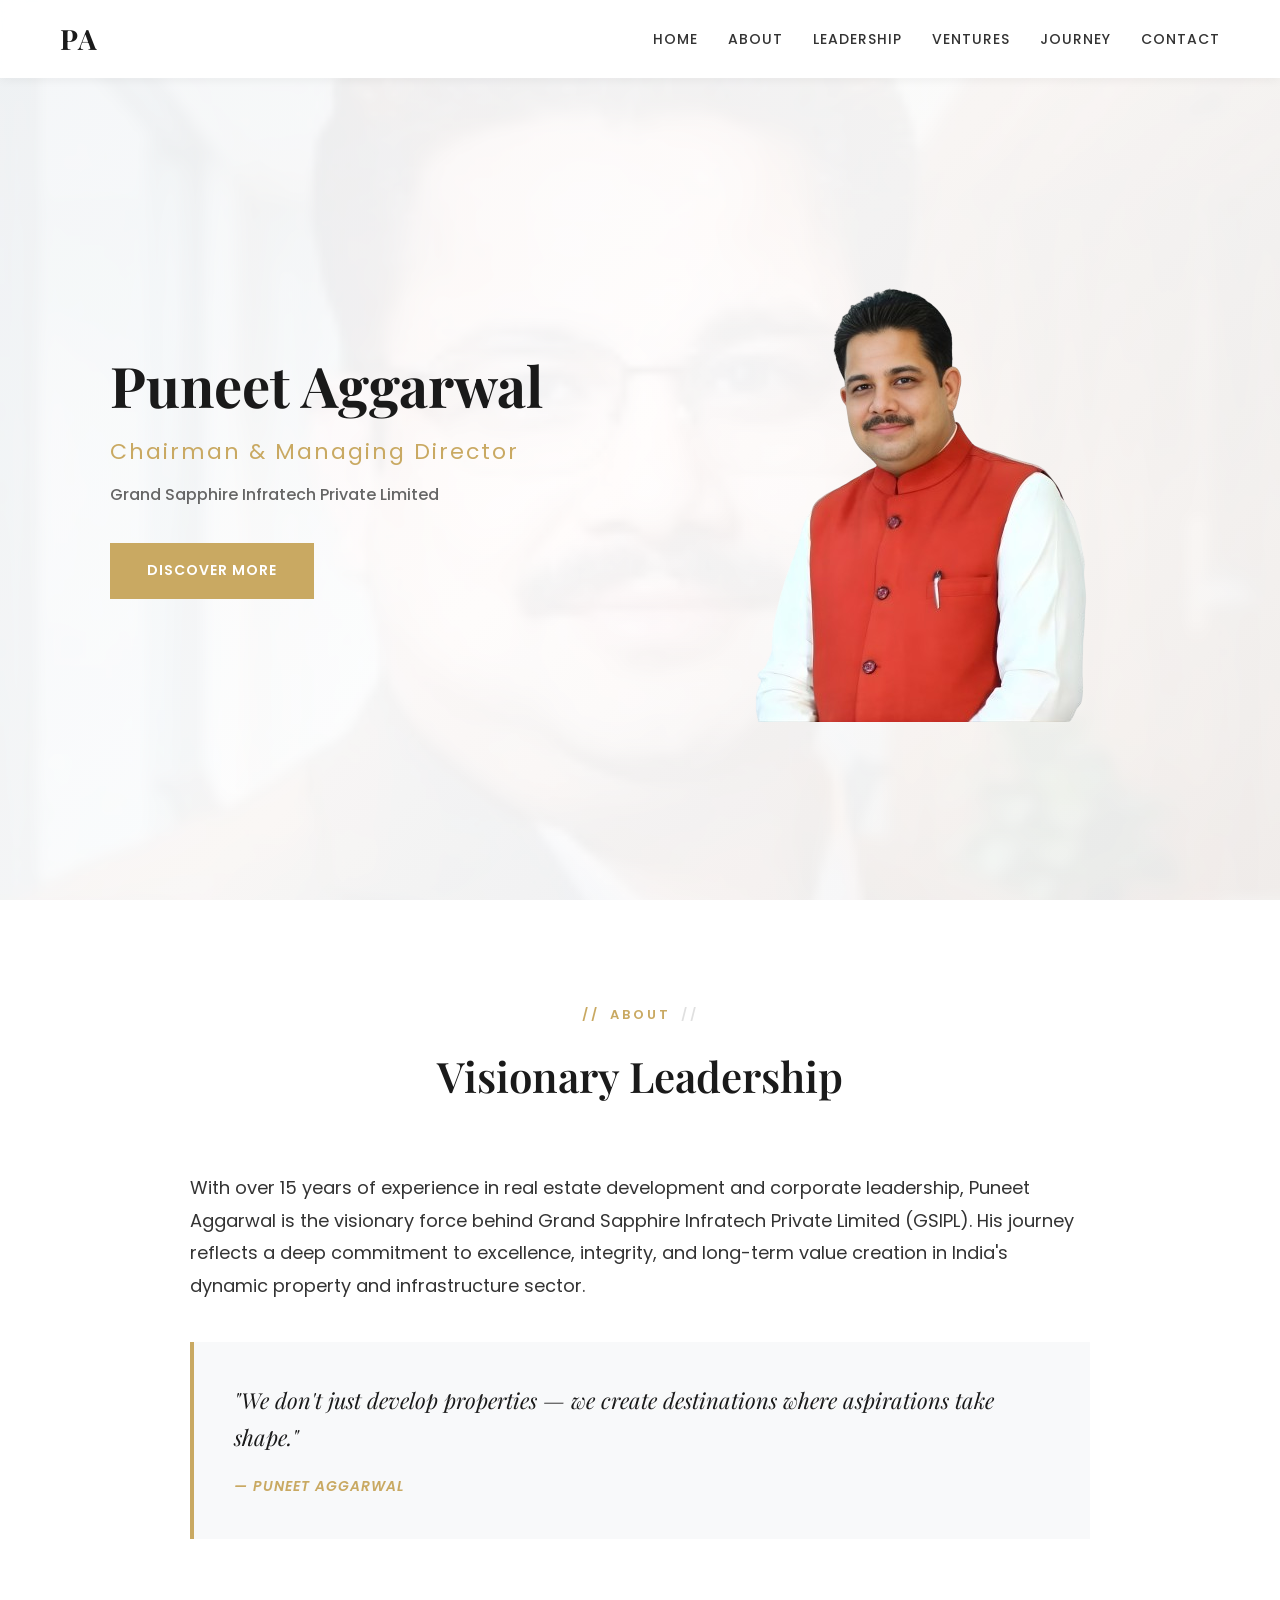
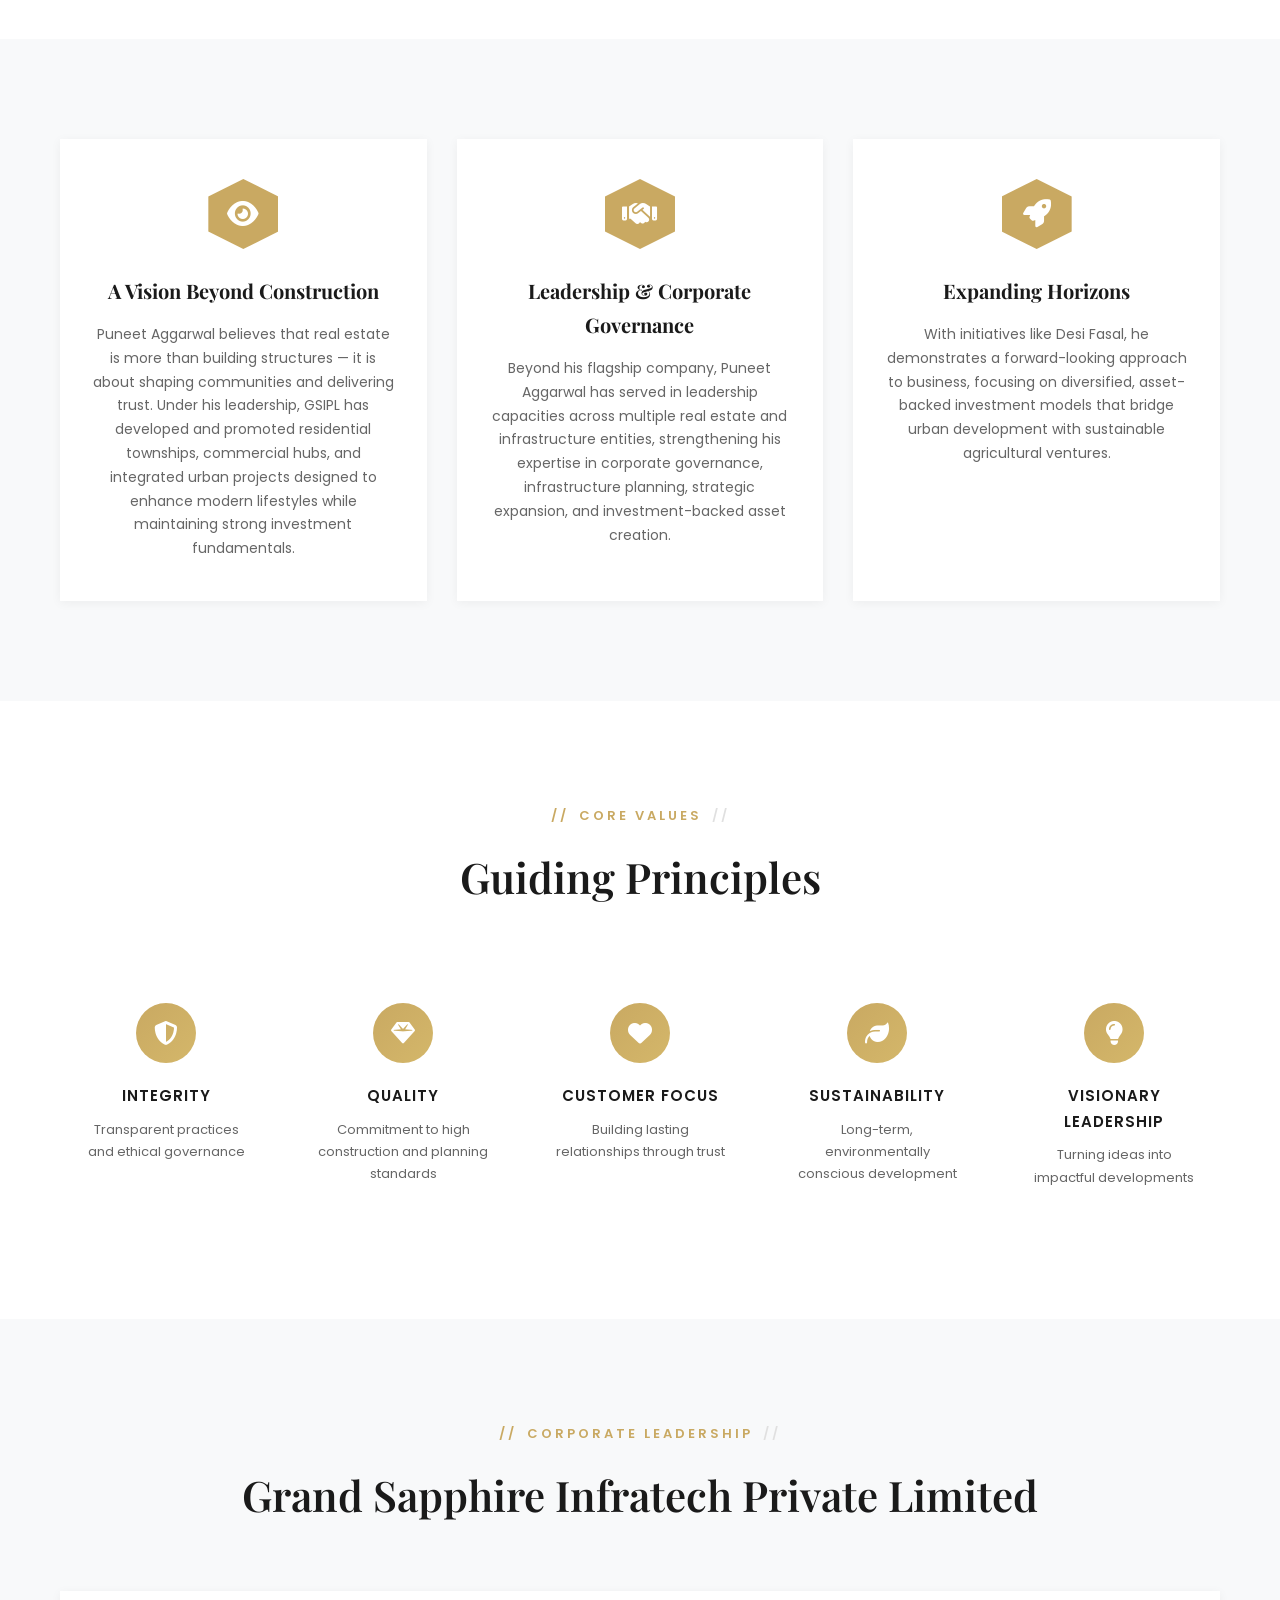
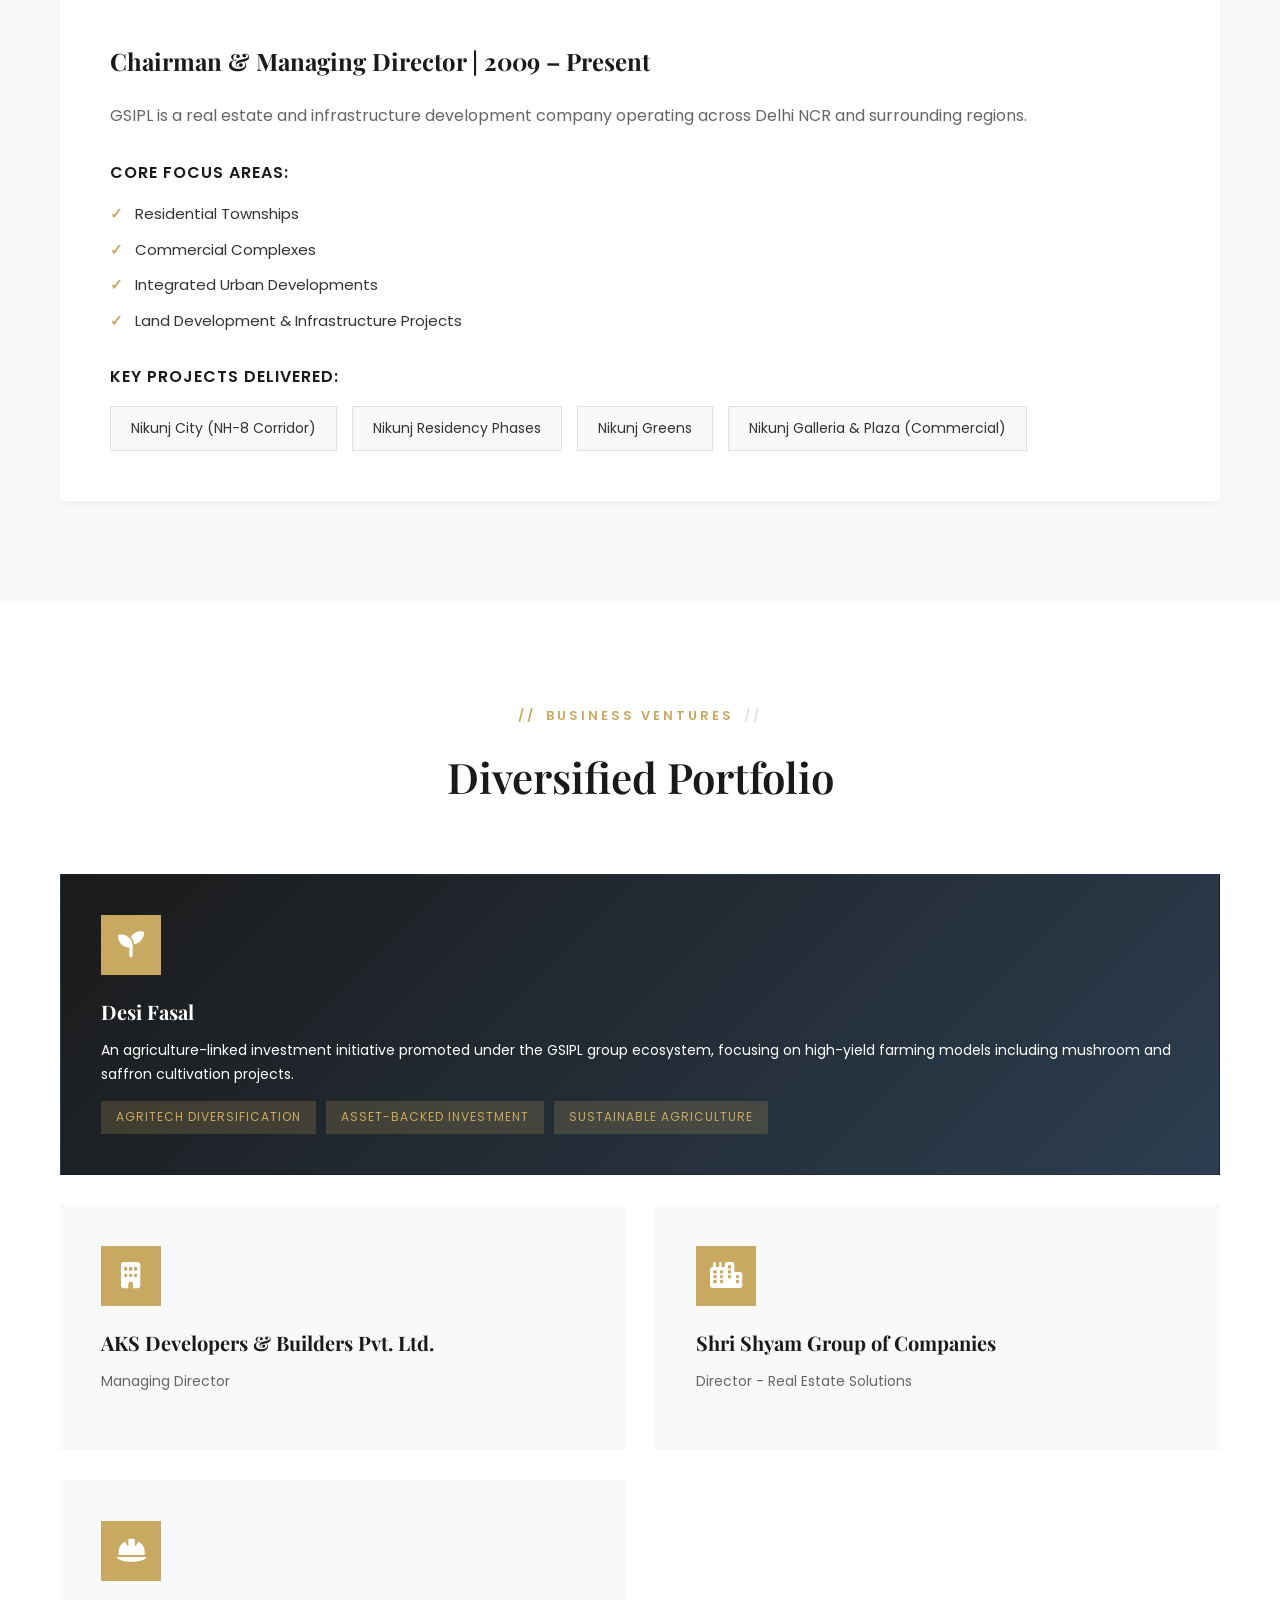
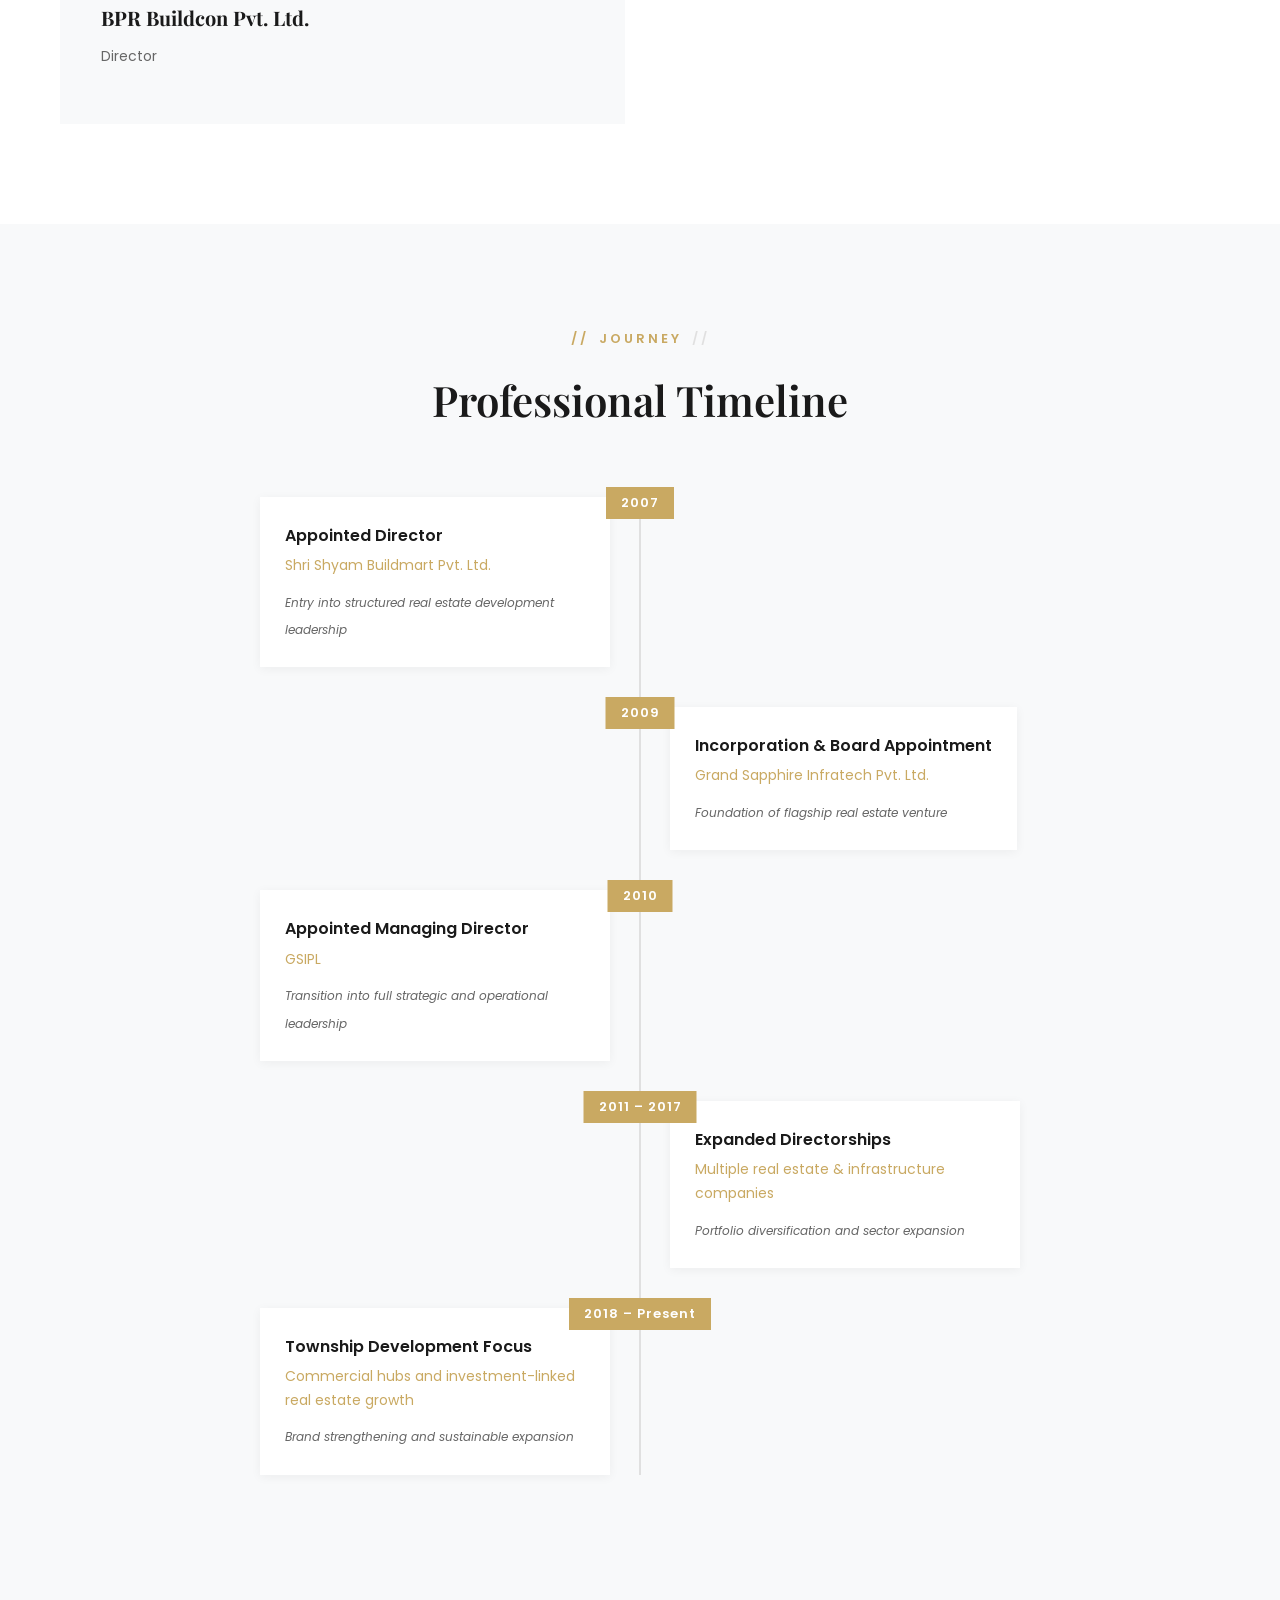
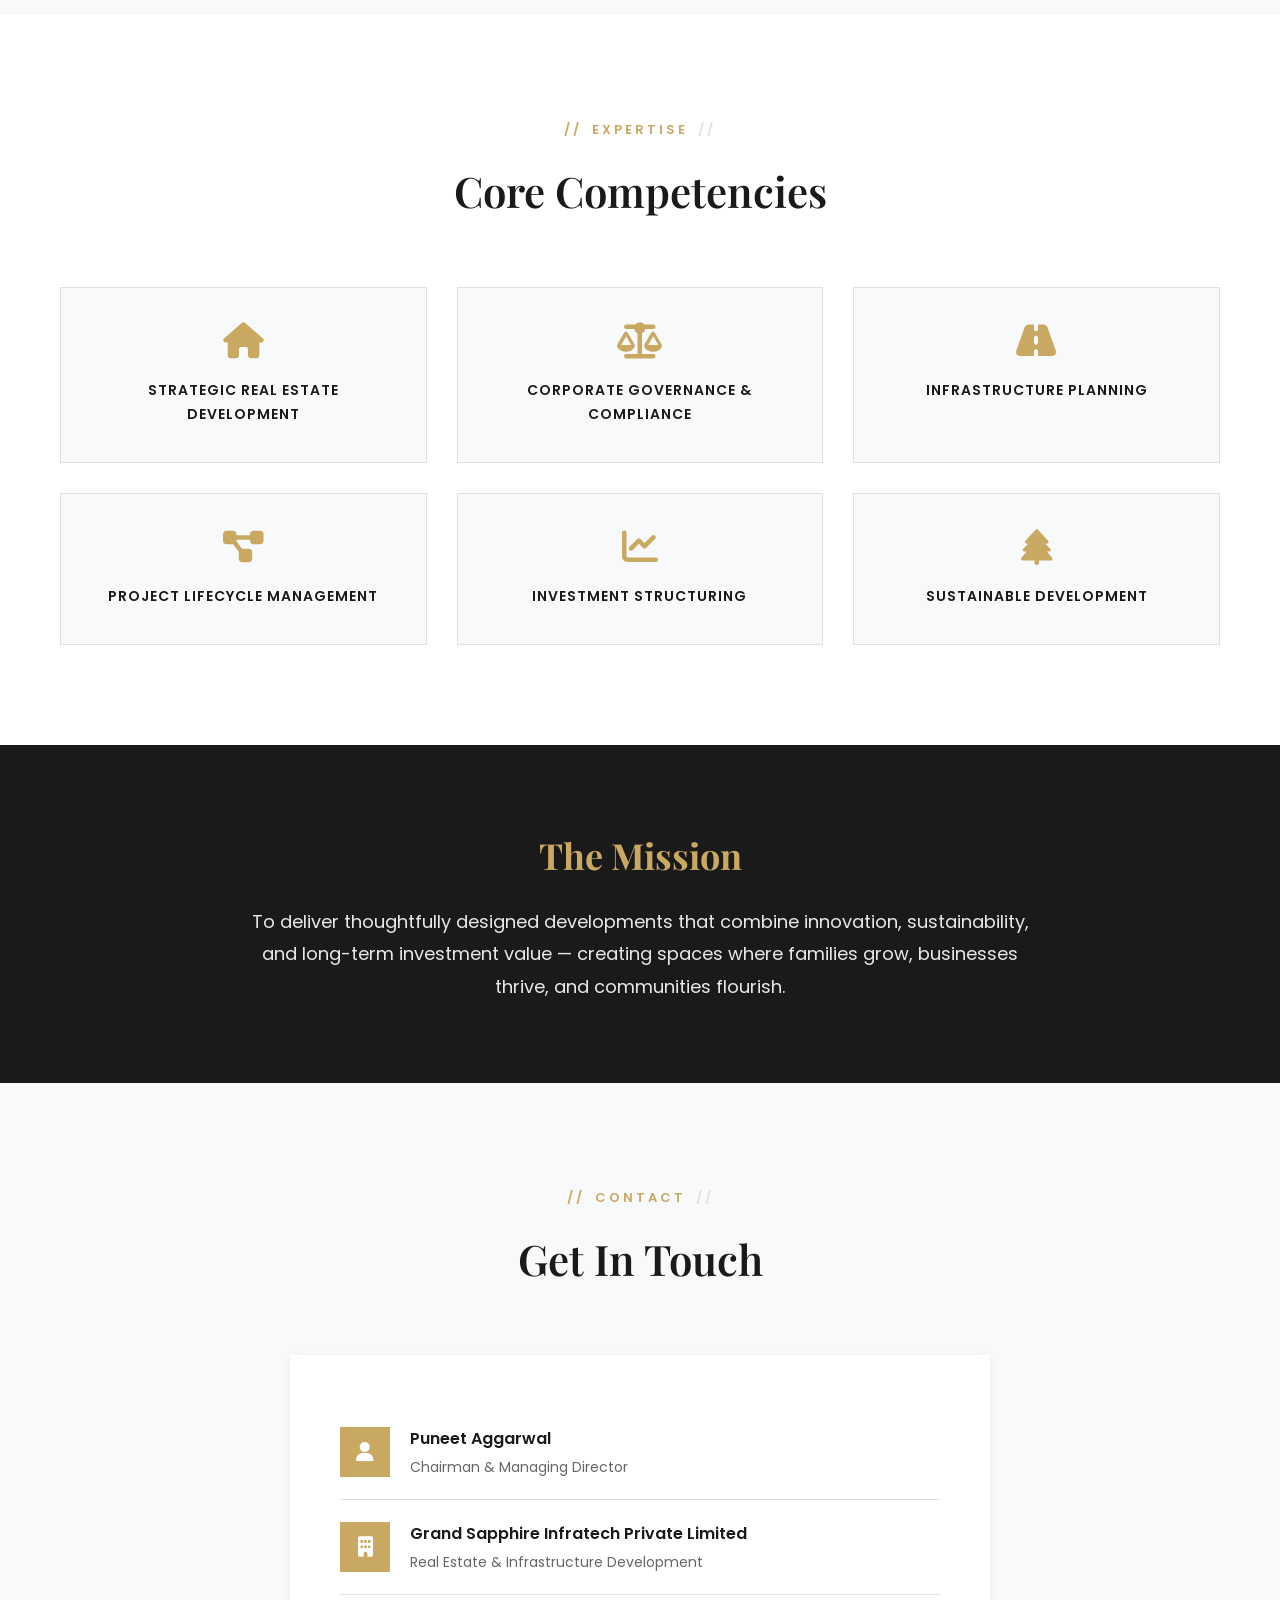
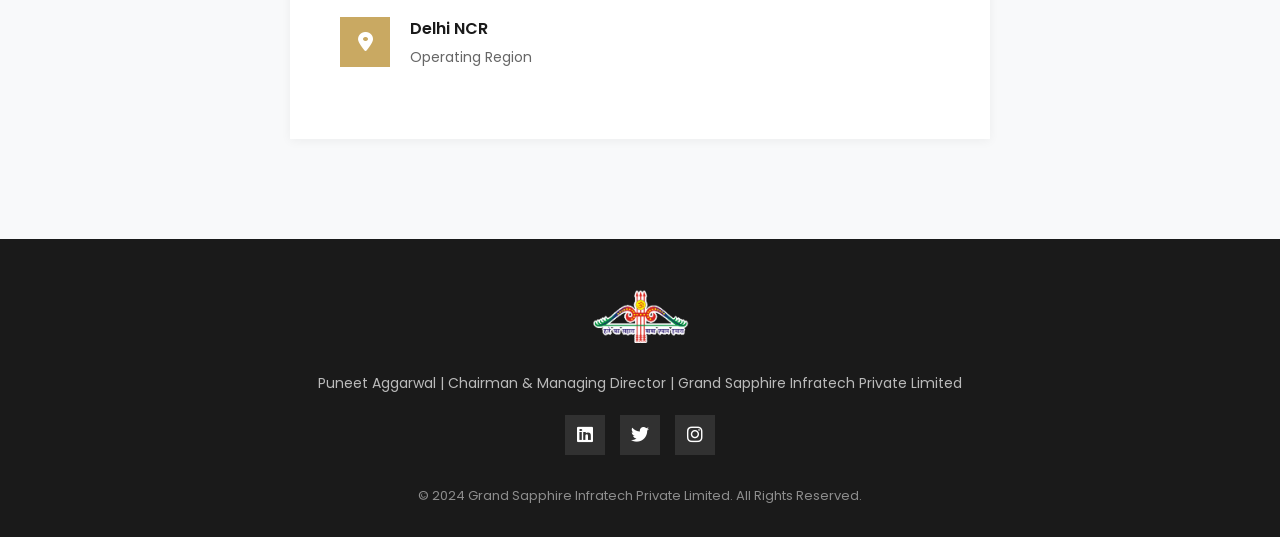
==== commit e72180db: "Add files via upload" ====
--- a/index.html
+++ b/index.html
@@ -4,1144 +4,458 @@
     <meta charset="UTF-8" />
     <meta name="viewport" content="width=device-width, initial-scale=1.0" />
     <title>
-      Dr. Puneet Aggarwal | Chairman & Managing Director | Grand Sapphire
-      Infratech
+      Puneet Aggarwal | Chairman & Managing Director | Grand Sapphire Infratech
+      Private Limited
     </title>
-    <meta
-      name="description"
-      content="Dr. Puneet Aggarwal - Chairman & Managing Director of Grand Sapphire Infratech Pvt. Ltd. and DesiFasal. Leading real estate, integrated township development, and sustainable agriculture initiatives since 2009."
-    />
-
-    <!-- Fonts -->
+    <link rel="stylesheet" href="assets/css/style.css" />
     <link rel="preconnect" href="https://fonts.googleapis.com" />
     <link rel="preconnect" href="https://fonts.gstatic.com" crossorigin />
     <link
-      href="https://fonts.googleapis.com/css2?family=Playfair+Display:wght@400;500;600;700&family=Inter:wght@300;400;500;600&display=swap"
+      href="https://fonts.googleapis.com/css2?family=Playfair+Display:wght@400;500;600;700&family=Poppins:wght@300;400;500;600;700&display=swap"
       rel="stylesheet"
     />
-
-    <!-- Styles -->
-    <link rel="stylesheet" href="assets/css/style.css" />
+    <link
+      rel="stylesheet"
+      href="https://cdnjs.cloudflare.com/ajax/libs/font-awesome/6.4.0/css/all.min.css"
+    />
   </head>
   <body>
-    <!-- PRELOADER -->
+    <!-- Preloader -->
     <div class="preloader">
-      <img
-        class="preloader-logo"
-        src="assets/images/jaishreeshyam.png"
-        alt="Dr. Puneet Aggarwal"
-      />
-      <div class="preloader-logo">Dr. Puneet Aggarwal</div>
-      <div class="preloader-line"></div>
+      <div class="preloader-content">
+        <img
+          src="assets/images/jaishreeshyam.png"
+          alt="Jaishree Shyam"
+          class="preloader-logo"
+        />
+        <div class="preloader-spinner"></div>
+      </div>
     </div>
 
-    <!-- NAVIGATION -->
-    <header class="navbar" id="navbar">
+    <!-- Navigation -->
+    <nav class="navbar">
       <div class="nav-container">
-        <a href="#home" class="nav-logo">Dr. Puneet <span>Aggarwal</span></a>
-
-        <nav class="nav-menu">
-          <a href="#home" class="nav-link active">Home</a>
-          <a href="#about" class="nav-link">About</a>
-          <a href="#projects" class="nav-link">Projects</a>
-          <a href="#vision" class="nav-link">Vision</a>
-          <a href="#csr" class="nav-link">CSR</a>
-          <a href="#media" class="nav-link">Media</a>
-          <a href="#contact" class="nav-link nav-cta">Contact</a>
-        </nav>
-
-        <div class="nav-toggle">
-          <span></span>
-          <span></span>
-          <span></span>
-        </div>
-      </div>
-    </header>
-
-    <!-- HERO SECTION - Personal Focus -->
-    <section class="hero" id="home">
-      <!-- Animated background -->
-      <div class="hero-bg-animation"></div>
-      <!-- Video background (fallback to image if video not available) -->
-      <!-- <video autoplay muted loop playsinline class="hero-video">
-        <source src="assets/video/hero.mp4" type="video/mp4" />
-      </video> -->
-      <!-- Fallback background image -->
-      <div class="hero-bg-fallback"></div>
+        <a href="#home" class="nav-logo">PA</a>
+        <ul class="nav-menu">
+          <li class="nav-item"><a href="#home" class="nav-link">Home</a></li>
+          <li class="nav-item"><a href="#about" class="nav-link">About</a></li>
+          <li class="nav-item">
+            <a href="#leadership" class="nav-link">Leadership</a>
+          </li>
+          <li class="nav-item">
+            <a href="#ventures" class="nav-link">Ventures</a>
+          </li>
+          <li class="nav-item">
+            <a href="#timeline" class="nav-link">Journey</a>
+          </li>
+          <li class="nav-item">
+            <a href="#contact" class="nav-link">Contact</a>
+          </li>
+        </ul>
+        <div class="hamburger">
+          <span class="bar"></span>
+          <span class="bar"></span>
+          <span class="bar"></span>
+        </div>
+      </div>
+    </nav>
+
+    <!-- Hero Section -->
+    <section id="home" class="hero">
       <div class="hero-overlay"></div>
-
-      <div class="hero-personal">
-        <div class="hero-personal-content fade-in">
-          <span class="hero-badge">Chairman & Managing Director</span>
-          <h1 class="hero-personal-title gradient-text">
-            Dr. Puneet <span>Aggarwal</span>
-          </h1>
-          <p class="hero-personal-tagline">
-            "Real growth lies in creating ecosystems — where infrastructure,
-            agriculture, and sustainability coexist."
-          </p>
-          <p class="hero-personal-desc">
-            A visionary leader with over 20 years of experience in real estate
-            development, integrated township planning, hybrid agricultural
-            models, and renewable energy-driven infrastructure.
-          </p>
-          <div class="hero-buttons">
-            <a href="#about" class="btn btn-primary btn-scale">Discover More</a>
-            <a href="#contact" class="btn btn-outline btn-scale"
-              >Get In Touch</a
-            >
-          </div>
-        </div>
-
-        <div class="hero-image-container fade-in">
-          <div class="border-animate">
-            <img
-              src="assets/images/puneet01.png"
-              alt="Dr. Puneet Aggarwal"
-              class="hero-personal-image"
-            />
-          </div>
-        </div>
-      </div>
-
-      <!-- Scroll Indicator -->
-      <div class="scroll-indicator">
-        <span class="scroll-indicator-text">Scroll</span>
-        <div class="scroll-indicator-line"></div>
-      </div>
-    </section>
-
-    <!-- ABOUT SECTION - Full Details from about.html -->
-    <section class="section" id="about">
-      <div class="container">
-        <!-- Executive Profile -->
-        <div class="about-grid">
-          <div class="about-image fade-in">
-            <img src="assets/images/brand.jpg" alt="Dr. Puneet Aggarwal" />
-          </div>
-          <div class="about-content fade-in">
-            <span class="section-label">Executive Profile</span>
-            <h2>A Visionary Leader in Real Estate & Corporate Development</h2>
+      <div class="hero-container">
+        <div class="hero-content">
+          <h1 class="hero-title">Puneet Aggarwal</h1>
+          <p class="hero-subtitle">Chairman & Managing Director</p>
+          <p class="hero-company">Grand Sapphire Infratech Private Limited</p>
+          <a href="#about" class="btn btn-primary">Discover More</a>
+        </div>
+        <div class="hero-image">
+          <img src="assets/images/puneet01.png" alt="Puneet Aggarwal" />
+        </div>
+      </div>
+    </section>
+
+    <!-- About Section -->
+    <section id="about" class="about">
+      <div class="container">
+        <div class="section-header">
+          <span class="section-tag">About</span>
+          <h2 class="section-title">Visionary Leadership</h2>
+        </div>
+        <div class="about-content">
+          <div class="about-text">
+            <p class="lead-text">
+              With over 15 years of experience in real estate development and
+              corporate leadership, Puneet Aggarwal is the visionary force
+              behind Grand Sapphire Infratech Private Limited (GSIPL). His
+              journey reflects a deep commitment to excellence, integrity, and
+              long-term value creation in India's dynamic property and
+              infrastructure sector.
+            </p>
+            <div class="quote-box">
+              <blockquote>
+                "We don't just develop properties — we create destinations where
+                aspirations take shape."
+              </blockquote>
+              <cite>— Puneet Aggarwal</cite>
+            </div>
+          </div>
+        </div>
+      </div>
+    </section>
+
+    <!-- Vision & Philosophy -->
+    <section class="vision">
+      <div class="container">
+        <div class="vision-grid">
+          <div class="vision-card">
+            <div class="vision-icon">
+              <i class="fas fa-eye"></i>
+            </div>
+            <h3>A Vision Beyond Construction</h3>
             <p>
-              With over 15 years of experience in real estate development and
-              corporate leadership, <strong>Dr. Puneet Aggarwal</strong> is the
-              visionary force behind
-              <strong>Grand Sapphire Infratech Private Limited (GSIPL)</strong>.
-              His journey reflects a deep commitment to excellence, integrity,
-              and long-term value creation in India's dynamic property and
-              infrastructure sector.
-            </p>
-            <p>
-              Dr. Aggarwal believes that real estate is more than building
+              Puneet Aggarwal believes that real estate is more than building
               structures — it is about shaping communities and delivering trust.
               Under his leadership, GSIPL has developed and promoted residential
               townships, commercial hubs, and integrated urban projects designed
               to enhance modern lifestyles while maintaining strong investment
               fundamentals.
             </p>
+          </div>
+          <div class="vision-card">
+            <div class="vision-icon">
+              <i class="fas fa-handshake"></i>
+            </div>
+            <h3>Leadership & Corporate Governance</h3>
             <p>
-              From land acquisition and strategic planning to project execution
-              and customer delivery, he has consistently focused on quality,
-              transparency, and sustainable growth.
-            </p>
-
-            <blockquote class="quote-inline">
-              <p>
-                "We don't just develop properties — we create destinations where
-                aspirations take shape."
-              </p>
-              <cite>— Dr. Puneet Aggarwal</cite>
-            </blockquote>
-          </div>
-        </div>
-      </div>
-    </section>
-
-    <!-- LEADERSHIP SECTION -->
-    <section class="section section-light">
-      <div class="container">
-        <div class="section-header fade-in">
-          <span class="section-label">Leadership</span>
-          <h2 class="section-title">Defined by Excellence</h2>
-          <p class="section-subtitle">
-            At the helm of visionary real estate and corporate growth, Dr.
-            Puneet Aggarwal, Chairman & Managing Director of Grand Sapphire
-            Infratech Private Limited, exemplifies leadership rooted in
-            discipline, foresight, and long-term value creation. His approach
-            combines strategic clarity with operational precision — transforming
-            ideas into thriving communities and enduring assets.
-          </p>
-        </div>
-
-        <div class="leadership-grid">
-          <div class="leadership-card fade-in">
-            <div class="leadership-number">1</div>
-            <h3>Visionary Thinking</h3>
+              Beyond his flagship company, Puneet Aggarwal has served in
+              leadership capacities across multiple real estate and
+              infrastructure entities, strengthening his expertise in corporate
+              governance, infrastructure planning, strategic expansion, and
+              investment-backed asset creation.
+            </p>
+          </div>
+          <div class="vision-card">
+            <div class="vision-icon">
+              <i class="fas fa-rocket"></i>
+            </div>
+            <h3>Expanding Horizons</h3>
             <p>
-              A forward-looking mindset that anticipates market trends,
-              identifies growth corridors, and transforms land into future-ready
-              developments. Every project is aligned with long-term urban
-              evolution and investment sustainability.
-            </p>
-          </div>
-
-          <div class="leadership-card fade-in">
-            <div class="leadership-number">2</div>
-            <h3>Strategic Execution</h3>
-            <p>
-              From concept to completion, leadership is demonstrated through
-              structured planning, financial discipline, and time-bound
-              delivery. Strategic execution ensures that vision is translated
-              into measurable outcomes.
-            </p>
-          </div>
-
-          <div class="leadership-card fade-in">
-            <div class="leadership-number">3</div>
-            <h3>Integrity & Governance</h3>
-            <p>
-              Transparent practices, regulatory compliance, and ethical
-              decision-making form the backbone of corporate credibility. Strong
-              governance systems foster trust among investors, customers, and
-              stakeholders.
-            </p>
-          </div>
-
-          <div class="leadership-card fade-in">
-            <div class="leadership-number">4</div>
-            <h3>Customer-Centric Approach</h3>
-            <p>
-              Real estate is ultimately about people. A deep commitment to
-              customer satisfaction drives quality standards, service
-              excellence, and long-term relationship building.
-            </p>
-          </div>
-
-          <div class="leadership-card fade-in">
-            <div class="leadership-number">5</div>
-            <h3>Innovation & Diversification</h3>
-            <p>
-              Leadership is not limited to traditional development. Strategic
-              diversification initiatives — including ventures connected with
-              Desi Fasal — reflect adaptability and openness to emerging,
-              asset-backed investment models.
-            </p>
-          </div>
-
-          <div class="leadership-card fade-in">
-            <div class="leadership-number">6</div>
-            <h3>Sustainable Growth Mindset</h3>
-            <p>
-              Balanced expansion, eco-conscious planning, and responsible
-              development ensure that growth today does not compromise tomorrow.
-            </p>
-          </div>
-
-          <div class="leadership-card fade-in">
-            <div class="leadership-number">7</div>
-            <h3>Resilience & Decisive Leadership</h3>
-            <p>
-              In a dynamic industry, the ability to navigate regulatory shifts,
-              market fluctuations, and operational complexities is critical.
-              Decisiveness and resilience remain key drivers of consistent
-              performance.
-            </p>
-          </div>
-        </div>
-
-        <div class="leadership-quote fade-in">
-          <p class="quote-text">
-            "True leadership is not measured by the structures we build, but by
-            the legacy of trust and value we leave behind."
-          </p>
-          <p class="quote-author">— Dr. Puneet Aggarwal</p>
-        </div>
-      </div>
-    </section>
-
-    <!-- CORPORATE LEADERSHIP - GSIPL -->
-    <section class="section">
-      <div class="container">
-        <div class="section-header fade-in">
-          <span class="section-label">Corporate Leadership</span>
+              With initiatives like Desi Fasal, he demonstrates a
+              forward-looking approach to business, focusing on diversified,
+              asset-backed investment models that bridge urban development with
+              sustainable agricultural ventures.
+            </p>
+          </div>
+        </div>
+      </div>
+    </section>
+
+    <!-- Core Values -->
+    <section class="values">
+      <div class="container">
+        <div class="section-header">
+          <span class="section-tag">Core Values</span>
+          <h2 class="section-title">Guiding Principles</h2>
+        </div>
+        <div class="values-grid">
+          <div class="value-item">
+            <div class="value-icon"><i class="fas fa-shield-alt"></i></div>
+            <h4>Integrity</h4>
+            <p>Transparent practices and ethical governance</p>
+          </div>
+          <div class="value-item">
+            <div class="value-icon"><i class="fas fa-gem"></i></div>
+            <h4>Quality</h4>
+            <p>Commitment to high construction and planning standards</p>
+          </div>
+          <div class="value-item">
+            <div class="value-icon"><i class="fas fa-heart"></i></div>
+            <h4>Customer Focus</h4>
+            <p>Building lasting relationships through trust</p>
+          </div>
+          <div class="value-item">
+            <div class="value-icon"><i class="fas fa-leaf"></i></div>
+            <h4>Sustainability</h4>
+            <p>Long-term, environmentally conscious development</p>
+          </div>
+          <div class="value-item">
+            <div class="value-icon"><i class="fas fa-lightbulb"></i></div>
+            <h4>Visionary Leadership</h4>
+            <p>Turning ideas into impactful developments</p>
+          </div>
+        </div>
+      </div>
+    </section>
+
+    <!-- Corporate Leadership -->
+    <section id="leadership" class="leadership">
+      <div class="container">
+        <div class="section-header">
+          <span class="section-tag">Corporate Leadership</span>
           <h2 class="section-title">
             Grand Sapphire Infratech Private Limited
           </h2>
-          <p class="section-subtitle">
-            Flagship company leading integrated development since 2009
-          </p>
-        </div>
-
-        <div class="about-grid">
-          <div class="about-content fade-in">
+        </div>
+        <div class="leadership-content">
+          <div class="leadership-info">
             <h3>Chairman & Managing Director | 2009 – Present</h3>
             <p>
-              Grand Sapphire Infratech Pvt. Ltd. (GSIPL) is a real estate and
-              infrastructure development company operating across Delhi NCR and
-              surrounding regions.
-            </p>
-
-            <h4 style="margin-top: 2rem; margin-bottom: 1rem">
-              Core Focus Areas:
-            </h4>
-            <ul class="focus-list">
-              <li>Residential Townships</li>
-              <li>Commercial Complexes</li>
-              <li>Integrated Urban Developments</li>
-              <li>Land Development & Infrastructure Projects</li>
-            </ul>
-
-            <h4 style="margin-top: 2rem; margin-bottom: 1rem">
-              Key Projects Delivered:
-            </h4>
-            <ul class="focus-list">
-              <li>Nikunj City (NH-8 Corridor)</li>
-              <li>Nikunj Residency Phases</li>
-              <li>Nikunj Greens</li>
-              <li>Nikunj Galleria & Plaza (Commercial)</li>
-            </ul>
-          </div>
-          <div class="about-image fade-in">
-            <img src="assets/images/gsipl-about2.jpg" alt="GSIPL Project" />
-          </div>
-        </div>
-      </div>
-    </section>
-
-    <!-- DIVERSIFIED BUSINESS VENTURES -->
-    <section class="section section-light">
-      <div class="container">
-        <div class="section-header fade-in">
-          <span class="section-label">Business Ventures</span>
-          <h2 class="section-title">Diversified Business Portfolio</h2>
-          <p class="section-subtitle">
-            Strategic expansion into emerging sectors
+              GSIPL is a real estate and infrastructure development company
+              operating across Delhi NCR and surrounding regions.
+            </p>
+            <div class="focus-areas">
+              <h4>Core Focus Areas:</h4>
+              <ul>
+                <li>Residential Townships</li>
+                <li>Commercial Complexes</li>
+                <li>Integrated Urban Developments</li>
+                <li>Land Development & Infrastructure Projects</li>
+              </ul>
+            </div>
+            <div class="projects-list">
+              <h4>Key Projects Delivered:</h4>
+              <div class="project-tags">
+                <span class="project-tag">Nikunj City (NH-8 Corridor)</span>
+                <span class="project-tag">Nikunj Residency Phases</span>
+                <span class="project-tag">Nikunj Greens</span>
+                <span class="project-tag"
+                  >Nikunj Galleria & Plaza (Commercial)</span
+                >
+              </div>
+            </div>
+          </div>
+        </div>
+      </div>
+    </section>
+
+    <!-- Business Ventures -->
+    <section id="ventures" class="ventures">
+      <div class="container">
+        <div class="section-header">
+          <span class="section-tag">Business Ventures</span>
+          <h2 class="section-title">Diversified Portfolio</h2>
+        </div>
+        <div class="ventures-grid">
+          <div class="venture-card main-venture">
+            <div class="venture-icon">
+              <i class="fas fa-seedling"></i>
+            </div>
+            <h3>Desi Fasal</h3>
+            <p>
+              An agriculture-linked investment initiative promoted under the
+              GSIPL group ecosystem, focusing on high-yield farming models
+              including mushroom and saffron cultivation projects.
+            </p>
+            <div class="venture-tags">
+              <span>Agritech Diversification</span>
+              <span>Asset-backed Investment</span>
+              <span>Sustainable Agriculture</span>
+            </div>
+          </div>
+          <div class="venture-card">
+            <div class="venture-icon">
+              <i class="fas fa-building"></i>
+            </div>
+            <h3>AKS Developers & Builders Pvt. Ltd.</h3>
+            <p>Managing Director</p>
+          </div>
+          <div class="venture-card">
+            <div class="venture-icon">
+              <i class="fas fa-city"></i>
+            </div>
+            <h3>Shri Shyam Group of Companies</h3>
+            <p>Director - Real Estate Solutions</p>
+          </div>
+          <div class="venture-card">
+            <div class="venture-icon">
+              <i class="fas fa-hard-hat"></i>
+            </div>
+            <h3>BPR Buildcon Pvt. Ltd.</h3>
+            <p>Director</p>
+          </div>
+        </div>
+      </div>
+    </section>
+
+    <!-- Timeline -->
+    <section id="timeline" class="timeline">
+      <div class="container">
+        <div class="section-header">
+          <span class="section-tag">Journey</span>
+          <h2 class="section-title">Professional Timeline</h2>
+        </div>
+        <div class="timeline-wrapper">
+          <div class="timeline-item">
+            <!-- <div class="timeline-dot"></div> -->
+            <div class="timeline-date">2007</div>
+            <div class="timeline-content">
+              <h4>Appointed Director</h4>
+              <p>Shri Shyam Buildmart Pvt. Ltd.</p>
+              <span class="timeline-note"
+                >Entry into structured real estate development leadership</span
+              >
+            </div>
+          </div>
+          <div class="timeline-item">
+            <!-- <div class="timeline-dot"></div> -->
+            <div class="timeline-date">2009</div>
+            <div class="timeline-content">
+              <h4>Incorporation & Board Appointment</h4>
+              <p>Grand Sapphire Infratech Pvt. Ltd.</p>
+              <span class="timeline-note"
+                >Foundation of flagship real estate venture</span
+              >
+            </div>
+          </div>
+          <div class="timeline-item">
+            <!-- <div class="timeline-dot"></div> -->
+            <div class="timeline-date">2010</div>
+            <div class="timeline-content">
+              <h4>Appointed Managing Director</h4>
+              <p>GSIPL</p>
+              <span class="timeline-note"
+                >Transition into full strategic and operational leadership</span
+              >
+            </div>
+          </div>
+          <div class="timeline-item">
+            <!-- <div class="timeline-dot"></div> -->
+            <div class="timeline-date">2011 – 2017</div>
+            <div class="timeline-content">
+              <h4>Expanded Directorships</h4>
+              <p>Multiple real estate & infrastructure companies</p>
+              <span class="timeline-note"
+                >Portfolio diversification and sector expansion</span
+              >
+            </div>
+          </div>
+          <div class="timeline-item">
+            <!-- <div class="timeline-dot"></div> -->
+            <div class="timeline-date">2018 – Present</div>
+            <div class="timeline-content">
+              <h4>Township Development Focus</h4>
+              <p>Commercial hubs and investment-linked real estate growth</p>
+              <span class="timeline-note"
+                >Brand strengthening and sustainable expansion</span
+              >
+            </div>
+          </div>
+        </div>
+      </div>
+    </section>
+
+    <!-- Competencies -->
+    <section class="competencies">
+      <div class="container">
+        <div class="section-header">
+          <span class="section-tag">Expertise</span>
+          <h2 class="section-title">Core Competencies</h2>
+        </div>
+        <div class="competencies-grid">
+          <div class="competency-item">
+            <i class="fas fa-home"></i>
+            <h4>Strategic Real Estate Development</h4>
+          </div>
+          <div class="competency-item">
+            <i class="fas fa-balance-scale"></i>
+            <h4>Corporate Governance & Compliance</h4>
+          </div>
+          <div class="competency-item">
+            <i class="fas fa-road"></i>
+            <h4>Infrastructure Planning</h4>
+          </div>
+          <div class="competency-item">
+            <i class="fas fa-project-diagram"></i>
+            <h4>Project Lifecycle Management</h4>
+          </div>
+          <div class="competency-item">
+            <i class="fas fa-chart-line"></i>
+            <h4>Investment Structuring</h4>
+          </div>
+          <div class="competency-item">
+            <i class="fas fa-tree"></i>
+            <h4>Sustainable Development</h4>
+          </div>
+        </div>
+      </div>
+    </section>
+
+    <!-- Mission -->
+    <section class="mission">
+      <div class="container">
+        <div class="mission-content">
+          <h2>The Mission</h2>
+          <p>
+            To deliver thoughtfully designed developments that combine
+            innovation, sustainability, and long-term investment value —
+            creating spaces where families grow, businesses thrive, and
+            communities flourish.
           </p>
         </div>
-
-        <div class="features-grid">
-          <div class="enterprise-card fade-in">
-            <div class="enterprise-image">
-              <img src="assets/images/desi-fasal.jpg" alt="Desi Fasal" />
-            </div>
-            <div class="enterprise-content">
-              <h3>Desi Fasal</h3>
-              <p>
-                An agriculture-linked investment initiative promoted under the
-                GSIPL group ecosystem, focusing on high-yield farming models
-                including mushroom and saffron cultivation projects.
-              </p>
-              <p
-                style="
-                  margin-top: 1rem;
-                  font-size: 0.9rem;
-                  color: var(--text-muted);
-                "
-              >
-                The platform reflects Dr. Puneet Aggarwal's interest in Agritech
-                diversification, asset-backed investment models, and sustainable
-                rural-urban economic linkage.
-              </p>
-            </div>
-          </div>
-
-          <div class="enterprise-card fade-in">
-            <div class="enterprise-image">
-              <img
-                src="assets/images/gsipl-group-housing.jpg"
-                alt="Infrastructure Development"
-              />
-            </div>
-            <div class="enterprise-content">
-              <h3>Infrastructure Development</h3>
-              <p>
-                Large-scale integrated townships and commercial infrastructure
-                projects designed to enhance modern lifestyles while maintaining
-                strong investment fundamentals.
-              </p>
-              <p
-                style="
-                  margin-top: 1rem;
-                  font-size: 0.9rem;
-                  color: var(--text-muted);
-                "
-              >
-                Quality construction, timely delivery, and customer-first
-                development philosophy.
-              </p>
-            </div>
-          </div>
-
-          <div class="enterprise-card fade-in">
-            <div class="enterprise-image">
-              <img src="assets/images/home_1.jpg" alt="Urban Development" />
-            </div>
-            <div class="enterprise-content">
-              <h3>Strategic Land Development</h3>
-              <p>
-                Strategic land acquisition and development initiatives creating
-                long-term asset value across residential and commercial segments
-                in high-growth corridors.
-              </p>
-              <p
-                style="
-                  margin-top: 1rem;
-                  font-size: 0.9rem;
-                  color: var(--text-muted);
-                "
-              >
-                Focus on NH-8 corridor and Delhi NCR emerging zones.
-              </p>
-            </div>
-          </div>
-        </div>
-      </div>
-    </section>
-
-    <!-- CORPORATE DIRECTORSHIPS -->
-    <section class="section">
-      <div class="container">
-        <div class="section-header fade-in">
-          <span class="section-label">Corporate Governance</span>
-          <h2 class="section-title">Corporate Directorships</h2>
-          <p class="section-subtitle">
-            Leadership roles across multiple real estate & infrastructure
-            entities
+      </div>
+    </section>
+
+    <!-- Contact -->
+    <section id="contact" class="contact">
+      <div class="container">
+        <div class="section-header">
+          <span class="section-tag">Contact</span>
+          <h2 class="section-title">Get In Touch</h2>
+        </div>
+        <div class="contact-wrapper">
+          <div class="contact-info">
+            <div class="contact-item">
+              <i class="fas fa-user"></i>
+              <div>
+                <h4>Puneet Aggarwal</h4>
+                <p>Chairman & Managing Director</p>
+              </div>
+            </div>
+            <div class="contact-item">
+              <i class="fas fa-building"></i>
+              <div>
+                <h4>Grand Sapphire Infratech Private Limited</h4>
+                <p>Real Estate & Infrastructure Development</p>
+              </div>
+            </div>
+            <div class="contact-item">
+              <i class="fas fa-map-marker-alt"></i>
+              <div>
+                <h4>Delhi NCR</h4>
+                <p>Operating Region</p>
+              </div>
+            </div>
+          </div>
+        </div>
+      </div>
+    </section>
+
+    <!-- Footer -->
+    <footer class="footer">
+      <div class="container">
+        <div class="footer-content">
+          <div class="footer-logo">
+            <img src="assets/images/jaishreeshyam.png" alt="Jaishree Shyam" />
+          </div>
+          <p class="footer-text">
+            Puneet Aggarwal | Chairman & Managing Director | Grand Sapphire
+            Infratech Private Limited
           </p>
-        </div>
-
-        <div class="directorships-grid">
-          <div class="directorship-card fade-in">
-            <div class="directorship-icon">🏢</div>
-            <h3>AKS Developers & Builders Pvt. Ltd.</h3>
-            <p class="directorship-role">Managing Director</p>
-            <p class="directorship-desc">
-              Leading residential and commercial development projects with focus
-              on quality construction and timely delivery.
-            </p>
-          </div>
-
-          <div class="directorship-card fade-in">
-            <div class="directorship-icon">🏗️</div>
-            <h3>Shri Shyam Group of Companies</h3>
-            <p class="directorship-role">Director - Real Estate Solutions</p>
-            <p class="directorship-desc">
-              Strategic oversight of real estate operations, land acquisition,
-              and project development initiatives.
-            </p>
-          </div>
-
-          <div class="directorship-card fade-in">
-            <div class="directorship-icon">🔨</div>
-            <h3>BPR Buildcon Pvt. Ltd.</h3>
-            <p class="directorship-role">Director</p>
-            <p class="directorship-desc">
-              Infrastructure planning and execution with focus on sustainable
-              urban development.
-            </p>
-          </div>
-
-          <div class="directorship-card fade-in">
-            <div class="directorship-icon">📐</div>
-            <h3>Shri Shyam Buildmart Pvt. Ltd.</h3>
-            <p class="directorship-role">Director (Since 2007)</p>
-            <p class="directorship-desc">
-              Entry into structured real estate development leadership.
-            </p>
-          </div>
-        </div>
-      </div>
-    </section>
-
-    <!-- PROFESSIONAL TIMELINE -->
-    <section class="section section-light">
-      <div class="container">
-        <div class="section-header fade-in">
-          <span class="section-label">Journey</span>
-          <h2 class="section-title">Professional Timeline</h2>
-          <p class="section-subtitle">
-            A decade and a half of transformative leadership
+          <div class="footer-social">
+            <a href="#"><i class="fab fa-linkedin"></i></a>
+            <a href="#"><i class="fab fa-twitter"></i></a>
+            <a href="#"><i class="fab fa-instagram"></i></a>
+          </div>
+          <p class="copyright">
+            &copy; 2024 Grand Sapphire Infratech Private Limited. All Rights
+            Reserved.
           </p>
         </div>
-
-        <div class="timeline">
-          <div class="timeline-item fade-in">
-            <div class="timeline-year">2007</div>
-            <div class="timeline-content">
-              <h3>Appointed Director</h3>
-              <p class="timeline-company">Shri Shyam Buildmart Pvt. Ltd.</p>
-              <p>Entry into structured real estate development leadership.</p>
-            </div>
-          </div>
-
-          <div class="timeline-item fade-in">
-            <div class="timeline-year">2009</div>
-            <div class="timeline-content">
-              <h3>Incorporation & Board Appointment</h3>
-              <p class="timeline-company">Grand Sapphire Infratech Pvt. Ltd.</p>
-              <p>Foundation of flagship real estate venture.</p>
-            </div>
-          </div>
-
-          <div class="timeline-item fade-in">
-            <div class="timeline-year">2010</div>
-            <div class="timeline-content">
-              <h3>Appointed Managing Director</h3>
-              <p class="timeline-company">GSIPL</p>
-              <p>Transition into full strategic and operational leadership.</p>
-            </div>
-          </div>
-
-          <div class="timeline-item fade-in">
-            <div class="timeline-year">2011 - 2017</div>
-            <div class="timeline-content">
-              <h3>Expanded Directorships</h3>
-              <p class="timeline-company">Multiple Companies</p>
-              <p>
-                Portfolio diversification and sector expansion across real
-                estate and infrastructure.
-              </p>
-            </div>
-          </div>
-
-          <div class="timeline-item fade-in">
-            <div class="timeline-year">2018 - Present</div>
-            <div class="timeline-content">
-              <h3>Township Development & Growth</h3>
-              <p class="timeline-company">GSIPL & Group Companies</p>
-              <p>
-                Focus on township development, commercial hubs, and
-                investment-linked real estate growth models. Brand strengthening
-                and sustainable expansion.
-              </p>
-            </div>
-          </div>
-        </div>
-      </div>
-    </section>
-
-    <!-- CORE VALUES -->
-    <section class="section">
-      <div class="container">
-        <div class="section-header fade-in">
-          <span class="section-label">Foundation</span>
-          <h2 class="section-title">Core Values</h2>
-          <p class="section-subtitle">
-            The principles that guide every decision and action
-          </p>
-        </div>
-
-        <div class="values-grid">
-          <div class="value-card fade-in">
-            <div class="value-number">01</div>
-            <h3>Integrity</h3>
-            <p>
-              Transparent practices and ethical governance in all business
-              dealings.
-            </p>
-          </div>
-
-          <div class="value-card fade-in">
-            <div class="value-number">02</div>
-            <h3>Quality</h3>
-            <p>
-              Commitment to high construction and planning standards in every
-              project.
-            </p>
-          </div>
-
-          <div class="value-card fade-in">
-            <div class="value-number">03</div>
-            <h3>Customer Focus</h3>
-            <p>
-              Building lasting relationships through trust and exceptional
-              delivery.
-            </p>
-          </div>
-
-          <div class="value-card fade-in">
-            <div class="value-number">04</div>
-            <h3>Sustainability</h3>
-            <p>Long-term, environmentally conscious development practices.</p>
-          </div>
-
-          <div class="value-card fade-in">
-            <div class="value-number">05</div>
-            <h3>Visionary Leadership</h3>
-            <p>
-              Turning ideas into impactful developments that shape communities.
-            </p>
-          </div>
-        </div>
-      </div>
-    </section>
-
-    <!-- STATS SECTION -->
-    <section class="section">
-      <div class="container">
-        <div class="about-stats" style="max-width: 1000px; margin: 0 auto">
-          <div class="stat-item fade-in">
-            <h3>20+</h3>
-            <p>Years Experience</p>
-          </div>
-          <div class="stat-item fade-in">
-            <h3>2009</h3>
-            <p>GSIPL Founded</p>
-          </div>
-          <div class="stat-item fade-in">
-            <h3>100+</h3>
-            <p>Projects Completed</p>
-          </div>
-          <div class="stat-item fade-in">
-            <h3>4+</h3>
-            <p>Companies Led</p>
-          </div>
-        </div>
-      </div>
-    </section>
-
-    <!-- PROJECTS SECTION -->
-    <section class="section" id="projects">
-      <div class="container">
-        <div class="section-header fade-in">
-          <span class="section-label">Projects</span>
-          <h2 class="section-title">Our Developments</h2>
-          <p class="section-subtitle">
-            Building sustainable communities and future-ready infrastructure
-          </p>
-        </div>
-
-        <div class="projects-grid">
-          <div class="project-card fade-in">
-            <div class="project-image">
-              <img
-                src="https://images.unsplash.com/photo-1545324418-cc1a3fa10c00?w=800"
-                alt="Residential Township"
-              />
-            </div>
-            <div class="project-overlay">
-              <span class="project-category">Residential</span>
-              <h3 class="project-title">Integrated Townships</h3>
-              <p class="project-desc">
-                Large-scale master-planned communities with modern amenities and
-                green infrastructure.
-              </p>
-            </div>
-          </div>
-
-          <div class="project-card fade-in">
-            <div class="project-image">
-              <img
-                src="https://images.unsplash.com/photo-1486406146926-c627a92ad1ab?w=800"
-                alt="Commercial Hub"
-              />
-            </div>
-            <div class="project-overlay">
-              <span class="project-category">Commercial</span>
-              <h3 class="project-title">Commercial Hubs</h3>
-              <p class="project-desc">
-                Retail plazas, business centers, and mixed-use spaces within
-                residential communities.
-              </p>
-            </div>
-          </div>
-
-          <div class="project-card fade-in">
-            <div class="project-image">
-              <img
-                src="https://images.unsplash.com/photo-1500382017468-9049fed747ef?w=800"
-                alt="Hybrid Farming"
-              />
-            </div>
-            <div class="project-overlay">
-              <span class="project-category">Agriculture</span>
-              <h3 class="project-title">Hybrid Farming</h3>
-              <p class="project-desc">
-                Land-backed agricultural investment models with managed farming
-                operations.
-              </p>
-            </div>
-          </div>
-        </div>
-
-        <!-- Project Features -->
-        <div
-          class="features-grid"
-          style="margin-top: 60px; grid-template-columns: repeat(4, 1fr)"
-        >
-          <div class="feature-card-renewable fade-in" style="padding: 30px">
-            <div class="feature-icon">🏗</div>
-            <h3>Quality Construction</h3>
-            <p>
-              Industry-leading construction standards with premium materials.
-            </p>
-          </div>
-          <div class="feature-card-renewable fade-in" style="padding: 30px">
-            <div class="feature-icon">🌳</div>
-            <h3>Green Infrastructure</h3>
-            <p>Extensive landscaping and open green spaces throughout.</p>
-          </div>
-          <div class="feature-card-renewable fade-in" style="padding: 30px">
-            <div class="feature-icon">💧</div>
-            <h3>Water Harvesting</h3>
-            <p>Advanced water harvesting systems for sustainable management.</p>
-          </div>
-          <div class="feature-card-renewable fade-in" style="padding: 30px">
-            <div class="feature-icon">☀️</div>
-            <h3>Solar Common Areas</h3>
-            <p>Solar-powered common areas and community facilities.</p>
-          </div>
-        </div>
-      </div>
-    </section>
-
-    <!-- VISION SECTION -->
-    <section class="section section-light" id="vision">
-      <div class="container">
-        <div class="section-header fade-in">
-          <span class="section-label">Vision</span>
-          <h2 class="section-title">Our Vision & Mission</h2>
-          <p class="section-subtitle">
-            Building sustainable ecosystems for tomorrow
-          </p>
-        </div>
-
-        <div class="vision-grid" style="margin-bottom: 60px">
-          <div class="vision-card fade-in">
-            <span class="section-label">Our Vision</span>
-            <h3>Vision Statement</h3>
-            <p>
-              To build self-sustained ecosystems where real estate, agriculture,
-              and renewable energy converge to create long-term prosperity for
-              communities and investors alike.
-            </p>
-          </div>
-
-          <div class="vision-card fade-in">
-            <span class="section-label">Our Mission</span>
-            <h3>Mission</h3>
-            <p>
-              Our mission is to transform the landscape of sustainable
-              development in India by developing integrated communities,
-              promoting land-backed investment models, accelerating renewable
-              energy adoption, and creating scalable development frameworks.
-            </p>
-          </div>
-        </div>
-
-        <!-- Strategic Goals -->
-        <div class="features-grid">
-          <div class="feature-card fade-in">
-            <div class="feature-icon">🏘️</div>
-            <h3>Expand Sustainable Townships</h3>
-            <p>
-              Scale integrated township developments to new geographies across
-              India.
-            </p>
-          </div>
-
-          <div class="feature-card fade-in">
-            <div class="feature-icon">🌾</div>
-            <h3>Scale Hybrid Farming</h3>
-            <p>
-              Expand DesiFasal initiative across multiple regions with
-              sustainable opportunities.
-            </p>
-          </div>
-
-          <div class="feature-card fade-in">
-            <div class="feature-icon">⚡</div>
-            <h3>Smart Energy Systems</h3>
-            <p>
-              Implement advanced smart grid and energy storage solutions across
-              all projects.
-            </p>
-          </div>
-        </div>
-      </div>
-    </section>
-
-    <!-- CSR SECTION -->
-    <section class="section" id="csr">
-      <div class="container">
-        <div class="section-header fade-in">
-          <span class="section-label">CSR</span>
-          <h2 class="section-title">Corporate Social Responsibility</h2>
-          <p class="section-subtitle">
-            Development with environmental stewardship and social responsibility
-          </p>
-        </div>
-
-        <div class="csr-grid">
-          <div class="csr-item fade-in">
-            <div class="csr-icon">💧</div>
-            <div class="csr-content">
-              <h3>Water Harvesting Systems</h3>
-              <p>
-                Comprehensive rainwater harvesting integrated into every
-                project.
-              </p>
-            </div>
-          </div>
-
-          <div class="csr-item fade-in">
-            <div class="csr-icon">☀️</div>
-            <div class="csr-content">
-              <h3>Solar Energy Adoption</h3>
-              <p>
-                Widespread adoption of solar power across residential and
-                commercial projects.
-              </p>
-            </div>
-          </div>
-
-          <div class="csr-item fade-in">
-            <div class="csr-icon">🌳</div>
-            <div class="csr-content">
-              <h3>Green Spaces Promotion</h3>
-              <p>
-                Creating extensive parks and green corridors within all
-                townships.
-              </p>
-            </div>
-          </div>
-
-          <div class="csr-item fade-in">
-            <div class="csr-icon">👷</div>
-            <div class="csr-content">
-              <h3>Employment Generation</h3>
-              <p>
-                Creating substantial employment through construction and farming
-                operations.
-              </p>
-            </div>
-          </div>
-        </div>
-
-        <!-- Impact Stats -->
-        <div
-          class="about-stats"
-          style="
-            margin-top: 60px;
-            max-width: 1000px;
-            margin-left: auto;
-            margin-right: auto;
-          "
-        >
-          <div class="stat-item fade-in">
-            <h3>10K+</h3>
-            <p>Families Impacted</p>
-          </div>
-          <div class="stat-item fade-in">
-            <h3>500+</h3>
-            <p>Acres Reforested</p>
-          </div>
-          <div class="stat-item fade-in">
-            <h3>50MW</h3>
-            <p>Solar Capacity</p>
-          </div>
-          <div class="stat-item fade-in">
-            <h3>1M+</h3>
-            <p>Liters Water Harvested</p>
-          </div>
-        </div>
-      </div>
-    </section>
-
-    <!-- MEDIA SECTION -->
-    <section class="section section-light" id="media">
-      <div class="container">
-        <div class="section-header fade-in">
-          <span class="section-label">Media</span>
-          <h2 class="section-title">Press & News</h2>
-          <p class="section-subtitle">Latest updates and industry presence</p>
-        </div>
-
-        <div class="media-grid">
-          <div class="media-card fade-in">
-            <div class="media-image">
-              <img
-                src="https://images.unsplash.com/photo-1486406146926-c627a92ad1ab?w=600"
-                alt="Township Launch"
-              />
-            </div>
-            <div class="media-content">
-              <span class="media-date">January 2024</span>
-              <h3 class="media-title">
-                Launch of New Integrated Township Development
-              </h3>
-              <p class="media-excerpt">
-                Announcing our latest sustainable township project in Delhi NCR
-                with integrated solar infrastructure.
-              </p>
-            </div>
-          </div>
-
-          <div class="media-card fade-in">
-            <div class="media-image">
-              <img
-                src="https://images.unsplash.com/photo-1500382017468-9049fed747ef?w=600"
-                alt="Farming Initiative"
-              />
-            </div>
-            <div class="media-content">
-              <span class="media-date">December 2023</span>
-              <h3 class="media-title">
-                Introduction of Hybrid Farming Investment Model
-              </h3>
-              <p class="media-excerpt">
-                DesiFasal introduces innovative land-backed agricultural
-                investment opportunities.
-              </p>
-            </div>
-          </div>
-
-          <div class="media-card fade-in">
-            <div class="media-image">
-              <img
-                src="https://images.unsplash.com/photo-1509391366360-2e959784a276?w=600"
-                alt="Solar Energy"
-              />
-            </div>
-            <div class="media-content">
-              <span class="media-date">November 2023</span>
-              <h3 class="media-title">
-                Milestone in Renewable Energy Integration
-              </h3>
-              <p class="media-excerpt">
-                Achieved significant milestone with completion of 50MW capacity
-                solar installations.
-              </p>
-            </div>
-          </div>
-        </div>
-      </div>
-    </section>
-
-    <!-- QUOTE SECTION -->
-    <section class="quote-section">
-      <div class="container">
-        <div class="fade-in">
-          <p class="quote-text">
-            "Real growth lies in creating ecosystems — where infrastructure,
-            agriculture, and sustainability coexist."
-          </p>
-          <p class="quote-author">— Dr. Puneet Aggarwal</p>
-        </div>
-      </div>
-    </section>
-
-    <!-- CONTACT SECTION -->
-    <section class="section" id="contact">
-      <div class="container">
-        <div class="section-header fade-in">
-          <span class="section-label">Contact</span>
-          <h2 class="section-title">Get In Touch</h2>
-          <p class="section-subtitle">Let's build something great together</p>
-        </div>
-
-        <div class="contact-grid">
-          <!-- Contact Info -->
-          <div class="contact-info fade-in">
-            <h3>Contact Information</h3>
-            <p>
-              We welcome inquiries regarding partnerships, investment
-              opportunities, media relations, and collaboration proposals.
-            </p>
-
-            <div class="contact-details">
-              <div class="contact-item">
-                <div class="contact-icon">🏢</div>
-                <div>
-                  <p class="contact-label">Business Office</p>
-                  <p class="contact-value">
-                    Grand Sapphire Infratech Pvt. Ltd.<br />Delhi NCR, India
-                  </p>
-                </div>
-              </div>
-
-              <div class="contact-item">
-                <div class="contact-icon">📧</div>
-                <div>
-                  <p class="contact-label">Email</p>
-                  <p class="contact-value">info@grandsapphire.in</p>
-                </div>
-              </div>
-
-              <div class="contact-item">
-                <div class="contact-icon">📞</div>
-                <div>
-                  <p class="contact-label">Phone</p>
-                  <p class="contact-value">+91-9876543210</p>
-                </div>
-              </div>
-            </div>
-          </div>
-
-          <!-- Contact Form -->
-          <div class="contact-form fade-in">
-            <form autocomplete="on">
-              <div class="form-group">
-                <label for="name">Full Name</label>
-                <input
-                  type="text"
-                  id="name"
-                  name="name"
-                  placeholder="Your Name"
-                  required
-                />
-              </div>
-
-              <div class="form-group">
-                <label for="email">Email Address</label>
-                <input
-                  type="email"
-                  id="email"
-                  name="email"
-                  placeholder="your@email.com"
-                  required
-                />
-              </div>
-
-              <div class="form-group">
-                <label for="phone">Phone Number</label>
-                <input
-                  type="tel"
-                  id="phone"
-                  name="phone"
-                  placeholder="+91-XXXXXXXXXX"
-                />
-              </div>
-
-              <div class="form-group">
-                <label for="subject">Subject</label>
-                <input
-                  type="text"
-                  id="subject"
-                  name="subject"
-                  placeholder="Inquiry Subject"
-                  required
-                />
-              </div>
-
-              <div class="form-group">
-                <label for="message">Message</label>
-                <textarea
-                  id="message"
-                  name="message"
-                  placeholder="Your Message"
-                  rows="5"
-                  required
-                ></textarea>
-              </div>
-
-              <button type="submit" class="btn btn-primary form-submit">
-                Send Message
-              </button>
-            </form>
-          </div>
-        </div>
-      </div>
-    </section>
-
-    <!-- FOOTER -->
-    <footer class="footer">
-      <div class="container">
-        <div class="footer-grid">
-          <div class="footer-brand">
-            <div class="footer-logo">Dr. Puneet Aggarwal</div>
-            <p>
-              Building sustainable communities and creating asset-backed growth
-              through visionary development across real estate, agriculture, and
-              renewable energy.
-            </p>
-            <div class="footer-social">
-              <a href="#" aria-label="LinkedIn">in</a>
-              <a href="#" aria-label="Twitter">X</a>
-              <a href="#" aria-label="Facebook">f</a>
-            </div>
-          </div>
-
-          <div class="footer-links">
-            <h4 class="footer-title">Quick Links</h4>
-            <ul>
-              <li><a href="#home">Home</a></li>
-              <li><a href="#about">About</a></li>
-              <li><a href="#projects">Projects</a></li>
-              <li><a href="#vision">Vision</a></li>
-            </ul>
-          </div>
-
-          <div class="footer-links">
-            <h4 class="footer-title">Initiatives</h4>
-            <ul>
-              <li><a href="#projects">Township Development</a></li>
-              <li><a href="#projects">Hybrid Farming</a></li>
-              <li><a href="#projects">Solar Infrastructure</a></li>
-              <li><a href="#csr">CSR Activities</a></li>
-            </ul>
-          </div>
-
-          <div class="footer-links">
-            <h4 class="footer-title">Contact</h4>
-            <ul>
-              <li>Grand Sapphire Infratech Pvt. Ltd.</li>
-              <li>Delhi NCR, India</li>
-              <li>info@grandsapphire.in</li>
-              <li>+91-9876543210</li>
-            </ul>
-          </div>
-        </div>
-
-        <div class="footer-bottom">
-          <p>© 2024 Grand Sapphire Group. All Rights Reserved.</p>
-        </div>
       </div>
     </footer>
 
-    <!-- Scripts -->
-    <script src="https://cdnjs.cloudflare.com/ajax/libs/gsap/3.12.5/gsap.min.js"></script>
-    <script src="https://cdnjs.cloudflare.com/ajax/libs/gsap/3.12.5/ScrollTrigger.min.js"></script>
-    <script src="assets/js/gsap-init.js"></script>
     <script src="assets/js/main.js"></script>
-
-    <!-- Smooth Scroll Script -->
-    <script>
-      // Smooth scrolling for navigation links
-      document.querySelectorAll('a[href^="#"]').forEach((anchor) => {
-        anchor.addEventListener("click", function (e) {
-          e.preventDefault();
-          const target = document.querySelector(this.getAttribute("href"));
-          if (target) {
-            target.scrollIntoView({
-              behavior: "smooth",
-              block: "start",
-            });
-          }
-        });
-      });
-
-      // Update active nav link on scroll
-      const sections = document.querySelectorAll("section[id]");
-      const navLinks = document.querySelectorAll(".nav-link");
-
-      window.addEventListener("scroll", () => {
-        let current = "";
-        sections.forEach((section) => {
-          const sectionTop = section.offsetTop;
-          const sectionHeight = section.clientHeight;
-          if (scrollY >= sectionTop - 200) {
-            current = section.getAttribute("id");
-          }
-        });
-
-        navLinks.forEach((link) => {
-          link.classList.remove("active");
-          if (link.getAttribute("href") === "#" + current) {
-            link.classList.add("active");
-          }
-        });
-      });
-    </script>
   </body>
 </html>
--- a/assets/css/style.css
+++ b/assets/css/style.css
@@ -1,49 +1,25 @@
 /* ========================================
-   PREMIUM PORTFOLIO - DR. PUNEET AGGARWAL
-   ======================================== */
-
-/* CSS Variables */
+   Global Styles
+======================================== */
 :root {
-  --primary-gold: #c9a96e;
-  --primary-gold-dark: #b8944f;
-  --primary-gold-light: #e8d5a8;
-  /* Renewable Energy Green Colors */
-  --renewable-green: #2e7d32;
-  --renewable-green-light: #4caf50;
-  --renewable-green-lighter: #81c784;
-  --renewable-green-mint: #a5d6a7;
-  /* Gold-Green Gradient */
-  --gold-green-gradient: linear-gradient(
-    135deg,
-    var(--primary-gold) 0%,
-    var(--renewable-green-light) 100%
-  );
-  --green-gradient: linear-gradient(
-    135deg,
-    var(--renewable-green) 0%,
-    var(--renewable-green-light) 100%
-  );
-  --dark-bg: #1a1a1a;
-  --light-bg: #fafafa;
-  --white: #ffffff;
-  --text-dark: #1a1a1a;
+  --primary-color: #1a1a1a;
+  --secondary-color: #c9a962;
+  --accent-color: #2c3e50;
+  --text-color: #333333;
   --text-light: #666666;
-  --text-muted: #999999;
-  --border-light: #e5e5e5;
-  --shadow-sm: 0 2px 10px rgba(0, 0, 0, 0.05);
-  --shadow-md: 0 5px 30px rgba(0, 0, 0, 0.08);
-  --shadow-lg: 0 20px 60px rgba(0, 0, 0, 0.12);
-  --shadow-gold-green: 0 10px 40px rgba(201, 169, 110, 0.2);
-  --shadow-green: 0 10px 40px rgba(46, 125, 50, 0.2);
-  --transition: all 0.4s cubic-bezier(0.4, 0, 0.2, 1);
-  --font-heading: "Playfair Display", Georgia, serif;
-  --font-body: "Inter", -apple-system, BlinkMacSystemFont, sans-serif;
-}
-
-/* Reset & Base */
-*,
-*::before,
-*::after {
+  --bg-white: #ffffff;
+  --bg-light: #f8f9fa;
+  --bg-off-white: #f5f5f5;
+  --border-color: #e0e0e0;
+  --shadow-light: 0 2px 10px rgba(0, 0, 0, 0.05);
+  --shadow-medium: 0 5px 20px rgba(0, 0, 0, 0.08);
+  --shadow-heavy: 0 10px 40px rgba(0, 0, 0, 0.12);
+  --transition: all 0.3s ease;
+  --font-heading: "Playfair Display", serif;
+  --font-body: "Poppins", sans-serif;
+}
+
+* {
   margin: 0;
   padding: 0;
   box-sizing: border-box;
@@ -55,11 +31,16 @@
 
 body {
   font-family: var(--font-body);
-  font-size: 16px;
+  color: var(--text-color);
   line-height: 1.7;
-  color: var(--text-dark);
-  background: var(--white);
+  background-color: var(--bg-white);
   overflow-x: hidden;
+}
+
+.container {
+  max-width: 1200px;
+  margin: 0 auto;
+  padding: 0 20px;
 }
 
 a {
@@ -67,76 +48,41 @@
   color: inherit;
 }
 
+ul {
+  list-style: none;
+}
+
 img {
   max-width: 100%;
   height: auto;
 }
 
-ul {
-  list-style: none;
-}
-
-/* Typography */
-h1,
-h2,
-h3,
-h4,
-h5,
-h6 {
-  font-family: var(--font-heading);
-  font-weight: 600;
-  line-height: 1.2;
-  color: var(--text-dark);
-}
-
-h1 {
-  font-size: clamp(2.5rem, 5vw, 4.5rem);
-}
-h2 {
-  font-size: clamp(2rem, 4vw, 3rem);
-}
-h3 {
-  font-size: clamp(1.5rem, 3vw, 2rem);
-}
-h4 {
-  font-size: 1.25rem;
-}
-
-p {
-  color: var(--text-light);
-  margin-bottom: 1rem;
-}
-
-/* Container */
-.container {
-  max-width: 1400px;
-  margin: 0 auto;
-  padding: 0 5%;
-}
-
-/* ========================================
-   PRELOADER
-   ======================================== */
+/* ========================================
+   Preloader
+======================================== */
 .preloader {
   position: fixed;
   top: 0;
   left: 0;
   width: 100%;
   height: 100%;
-  background: var(--white);
-  display: flex;
-  flex-direction: column;
+  background: var(--bg-white);
+  display: flex;
+  align-items: center;
   justify-content: center;
-  align-items: center;
   z-index: 9999;
   transition:
     opacity 0.6s ease,
     visibility 0.6s ease;
 }
 
-.preloader.hidden {
-  /* opacity: 0; */
+.preloader.hide {
+  opacity: 0;
   visibility: hidden;
+}
+
+.preloader-content {
+  text-align: center;
 }
 
 .preloader-logo {
@@ -146,43 +92,53 @@
   margin-bottom: 2rem;
   letter-spacing: 0.1em;
   text-transform: uppercase;
-}
-
-.preloader-line {
-  width: 120px;
-  height: 3px;
-  background: var(--primary-gold);
-  position: relative;
-  overflow: hidden;
-}
-
-.preloader-line::after {
-  content: "";
-  position: absolute;
-  left: 0;
-  top: 0;
-  width: 100%;
-  height: 100%;
-  background: var(--text-dark);
-  transform: translateX(-100%);
-  animation: loader-slide 1.5s infinite;
-}
-
-@keyframes loader-slide {
-  0% {
-    transform: translateX(-100%);
+  animation: pulse 2s infinite;
+}
+
+.preloader-logo-img {
+  width: 80px;
+  height: auto;
+  margin-bottom: 1rem;
+}
+
+.preloader-text {
+  font-family: var(--font-heading);
+  font-size: 1.2rem;
+  color: var(--text-dark);
+  margin-bottom: 1.5rem;
+  letter-spacing: 0.1em;
+  text-transform: uppercase;
+}
+
+.preloader-spinner {
+  width: 40px;
+  height: 40px;
+  border: 3px solid var(--border-color);
+  border-top-color: var(--secondary-color);
+  border-radius: 50%;
+  margin: 0 auto;
+  animation: spin 1s linear infinite;
+}
+
+@keyframes spin {
+  to {
+    transform: rotate(360deg);
+  }
+}
+
+@keyframes pulse {
+  0%,
+  100% {
+    transform: scale(1);
   }
   50% {
-    transform: translateX(100%);
-  }
-  100% {
-    transform: translateX(100%);
-  }
-}
-
-/* ========================================
-   NAVIGATION
-   ======================================== */
+    transform: scale(1.05);
+  }
+}
+
+/* ========================================
+   Navigation
+======================================== */
 .navbar {
   position: fixed;
   top: 0;
@@ -191,49 +147,38 @@
   background: rgba(255, 255, 255, 0.95);
   backdrop-filter: blur(10px);
   z-index: 1000;
+  box-shadow: var(--shadow-light);
   transition: var(--transition);
 }
 
-.navbar.scrolled {
-  box-shadow: var(--shadow-sm);
-}
-
-.navbar.scrolled .nav-container {
-  padding: 15px 5%;
-}
-
 .nav-container {
-  display: flex;
+  max-width: 1200px;
+  margin: 0 auto;
+  padding: 15px 20px;
+  display: flex;
+  align-items: center;
   justify-content: space-between;
-  align-items: center;
-  padding: 25px 5%;
-  transition: var(--transition);
 }
 
 .nav-logo {
   font-family: var(--font-heading);
-  font-size: 1.25rem;
-  font-weight: 600;
-  color: var(--text-dark);
-  letter-spacing: 0.02em;
-}
-
-.nav-logo span {
-  color: var(--primary-gold);
+  font-size: 28px;
+  font-weight: 700;
+  color: var(--primary-color);
+  letter-spacing: 2px;
 }
 
 .nav-menu {
   display: flex;
-  align-items: center;
-  gap: 40px;
+  gap: 30px;
 }
 
 .nav-link {
-  font-size: 0.9rem;
+  font-size: 14px;
   font-weight: 500;
-  color: var(--text-light);
+  color: var(--text-color);
   text-transform: uppercase;
-  letter-spacing: 0.08em;
+  letter-spacing: 1px;
   position: relative;
   transition: var(--transition);
 }
@@ -244,85 +189,81 @@
   bottom: -5px;
   left: 0;
   width: 0;
-  height: 1px;
-  background: var(--primary-gold);
+  height: 2px;
+  background: var(--secondary-color);
   transition: var(--transition);
 }
 
-.nav-link:hover,
-.nav-link.active {
-  color: var(--text-dark);
-}
-
-.nav-link:hover::after,
-.nav-link.active::after {
+.nav-link:hover {
+  color: var(--secondary-color);
+}
+
+.nav-link:hover::after {
   width: 100%;
 }
 
-.nav-cta {
-  padding: 12px 28px;
-  background: var(--text-dark);
-  color: var(--white) !important;
-  font-weight: 500;
-  letter-spacing: 0.05em;
+.hamburger {
+  display: none;
+  cursor: pointer;
+}
+
+.bar {
+  display: block;
+  width: 25px;
+  height: 3px;
+  margin: 5px auto;
+  background: var(--primary-color);
   transition: var(--transition);
 }
 
-.nav-cta:hover {
-  background: var(--primary-gold);
-}
-
-.nav-cta::after {
-  display: none;
-}
-
-/* Mobile Menu Toggle */
-.nav-toggle {
-  display: none;
-  flex-direction: column;
-  gap: 5px;
+/* ========================================
+   Buttons
+======================================== */
+.btn {
+  display: inline-block;
+  padding: 14px 35px;
+  font-size: 14px;
+  font-weight: 600;
+  text-transform: uppercase;
+  letter-spacing: 1px;
+  border: 2px solid transparent;
+  border-radius: 0;
   cursor: pointer;
-  padding: 5px;
-}
-
-.nav-toggle span {
-  width: 25px;
-  height: 2px;
-  background: var(--text-dark);
   transition: var(--transition);
 }
 
-/* ========================================
-   HERO SECTION
-   ======================================== */
+.btn-primary {
+  background: var(--secondary-color);
+  color: var(--bg-white);
+  border-color: var(--secondary-color);
+}
+
+.btn-primary:hover {
+  background: transparent;
+  color: var(--secondary-color);
+}
+
+.btn-outline {
+  background: transparent;
+  color: var(--bg-white);
+  border-color: var(--bg-white);
+}
+
+.btn-outline:hover {
+  background: var(--bg-white);
+  color: var(--primary-color);
+}
+
+/* ========================================
+   Hero Section
+======================================== */
 .hero {
+  min-height: 100vh;
+  display: flex;
+  align-items: center;
   position: relative;
-  height: 100vh;
-  min-height: 700px;
-  display: flex;
-  align-items: center;
-  overflow: hidden;
-}
-
-.hero-video {
-  position: absolute;
-  top: 0;
-  left: 0;
-  width: 100%;
-  height: 100%;
-  object-fit: cover;
-  z-index: -2;
-}
-
-.hero-bg-fallback {
-  position: absolute;
-  top: 0;
-  left: 0;
-  width: 100%;
-  height: 100%;
-  background: url("https://images.unsplash.com/photo-1486406146926-c627a92ad1ab?w=1920")
-    center/cover no-repeat;
-  z-index: -3;
+  background: linear-gradient(135deg, #f8f9fa 0%, #ffffff 50%, #f5f5f5 100%);
+  padding: 100px 20px 50px;
 }
 
 .hero-overlay {
@@ -331,3745 +272,864 @@
   left: 0;
   width: 100%;
   height: 100%;
-  background: linear-gradient(
-    135deg,
-    rgba(0, 0, 0, 0.85) 0%,
-    rgba(0, 0, 0, 0.6) 50%,
-    rgba(0, 0, 0, 0.4) 100%
-  );
-  z-index: -1;
+  background: url("../images/brand.jpg") center/cover no-repeat;
+  opacity: 0.05;
+}
+
+.hero-container {
+  max-width: 1200px;
+  margin: 0 auto;
+  display: grid;
+  grid-template-columns: 1fr 1fr;
+  gap: 60px;
+  align-items: center;
+  position: relative;
+  z-index: 1;
 }
 
 .hero-content {
-  position: relative;
-  max-width: 900px;
-  color: var(--white);
-}
-
-.hero-badge {
+  animation: fadeInUp 1s ease;
+}
+
+.hero-title {
+  font-family: var(--font-heading);
+  font-size: 56px;
+  font-weight: 700;
+  color: var(--primary-color);
+  line-height: 1.2;
+  margin-bottom: 15px;
+}
+
+.hero-subtitle {
+  font-size: 22px;
+  font-weight: 400;
+  color: var(--secondary-color);
+  margin-bottom: 10px;
+  letter-spacing: 2px;
+}
+
+.hero-company {
+  font-size: 16px;
+  color: var(--text-light);
+  margin-bottom: 35px;
+  font-weight: 500;
+}
+
+.hero-image {
+  display: flex;
+  justify-content: center;
+  align-items: center;
+  animation: fadeInRight 1s ease;
+}
+
+/* .hero-image img {
+    max-width: 450px;
+    width: 100%;
+    height: auto;
+    object-fit: cover;
+    border-radius: 10px;
+    box-shadow: var(--shadow-heavy);
+} */
+
+@keyframes fadeInUp {
+  from {
+    opacity: 0;
+    transform: translateY(30px);
+  }
+  to {
+    opacity: 1;
+    transform: translateY(0);
+  }
+}
+
+@keyframes fadeInRight {
+  from {
+    opacity: 0;
+    transform: translateX(30px);
+  }
+  to {
+    opacity: 1;
+    transform: translateX(0);
+  }
+}
+
+/* ========================================
+   Section Header
+======================================== */
+.section-header {
+  text-align: center;
+  margin-bottom: 60px;
+}
+
+.section-tag {
   display: inline-block;
-  padding: 8px 20px;
-  background: rgba(201, 169, 110, 0.2);
-  border: 1px solid var(--primary-gold);
-  color: var(--primary-gold);
-  font-size: 0.75rem;
+  font-size: 13px;
   font-weight: 600;
   text-transform: uppercase;
-  letter-spacing: 0.15em;
-  margin-bottom: 2rem;
-}
-
-.hero-title {
-  font-family: var(--font-heading);
-  font-size: clamp(2.8rem, 6vw, 5rem);
-  font-weight: 700;
-  line-height: 1.1;
-  margin-bottom: 1.5rem;
-  color: var(--white);
-}
-
-.hero-title span {
-  color: var(--primary-gold);
-}
-
-.hero-subtitle {
-  font-size: 1.25rem;
-  color: rgba(255, 255, 255, 0.8);
-  margin-bottom: 2.5rem;
-  max-width: 600px;
-}
-
-.hero-buttons {
-  display: flex;
-  gap: 20px;
-  flex-wrap: wrap;
-}
-
-.btn {
-  display: inline-flex;
-  align-items: center;
-  gap: 10px;
-  padding: 16px 36px;
-  font-size: 0.9rem;
-  font-weight: 600;
-  text-transform: uppercase;
-  letter-spacing: 0.08em;
-  border: none;
-  cursor: pointer;
-  transition: var(--transition);
-}
-
-.btn-primary {
-  background: var(--primary-gold);
-  color: var(--white);
-}
-
-.btn-primary:hover {
-  background: var(--primary-gold-dark);
-  transform: translateY(-2px);
-}
-
-.btn-outline {
-  background: transparent;
-  border: 1px solid rgba(255, 255, 255, 0.4);
-  color: var(--white);
-}
-
-.btn-outline:hover {
-  border-color: var(--white);
-  background: rgba(255, 255, 255, 0.1);
-}
-
-.btn-dark {
-  background: var(--text-dark);
-  color: var(--white);
-}
-
-.btn-dark:hover {
-  background: var(--primary-gold);
-}
-
-/* ========================================
-   SECTION STYLES
-   ======================================== */
-.section {
-  padding: 50px 0;
-}
-
-.section-light {
-  background: var(--light-bg);
-}
-
-.section-dark {
-  background: var(--dark-bg);
-  color: var(--white);
-}
-
-.section-header {
-  text-align: center;
-  max-width: 700px;
-  margin: 0 auto 80px;
-}
-
-.section-label {
-  display: inline-block;
-  font-size: 0.8rem;
-  font-weight: 600;
-  text-transform: uppercase;
-  letter-spacing: 0.2em;
-  color: var(--primary-gold);
-  margin-bottom: 1rem;
+  letter-spacing: 3px;
+  color: var(--secondary-color);
+  margin-bottom: 15px;
+  position: relative;
+}
+
+.section-tag::before {
+  content: "//";
+  margin-right: 10px;
+  color: var(--secondary-color);
+}
+
+.section-tag::after {
+  content: "//";
+  margin-left: 10px;
+  color: var(--border-color);
 }
 
 .section-title {
   font-family: var(--font-heading);
-  font-size: clamp(2rem, 4vw, 3rem);
-  margin-bottom: 1.5rem;
-}
-
-.section-subtitle {
-  font-size: 1.1rem;
-  color: var(--text-light);
-}
-
-/* ========================================
-   ABOUT SECTION
-   ======================================== */
-.about-grid {
-  display: grid;
-  grid-template-columns: 1fr 1fr;
-  gap: 80px;
-  align-items: center;
-}
-
-.about-image {
+  font-size: 42px;
+  font-weight: 600;
+  color: var(--primary-color);
+}
+
+/* ========================================
+   About Section
+======================================== */
+.about {
+  padding: 100px 0;
+  background: var(--bg-white);
+}
+
+.about-content {
+  max-width: 900px;
+  margin: 0 auto;
+}
+
+.lead-text {
+  font-size: 18px;
+  line-height: 1.8;
+  color: var(--text-color);
+  margin-bottom: 40px;
+}
+
+.quote-box {
+  background: var(--bg-light);
+  padding: 40px;
+  border-left: 4px solid var(--secondary-color);
   position: relative;
 }
 
-.about-image img {
-  width: 100%;
-  height: 600px;
-  object-fit: cover;
-}
-
-.about-image::before {
-  content: "";
-  position: absolute;
-  top: -13px;
-  left: -13px;
-  width: 100%;
-  height: 100%;
-  border: 2px solid var(--primary-gold);
-  z-index: -1;
-}
-
-.about-content h2 {
-  margin-bottom: 1.5rem;
-}
-
-.about-content p {
-  font-size: 1.05rem;
-  margin-bottom: 2rem;
-}
-
-.about-stats {
-  display: grid;
-  grid-template-columns: repeat(4, 1fr);
-  gap: 30px;
-  margin-top: 3rem;
-  /* padding-top: 3rem; */
-  border-top: 1px solid var(--border-light);
-}
-
-.stat-item h3 {
-  font-size: 2.5rem;
-  color: var(--primary-gold);
-  margin-bottom: 0.25rem;
-}
-
-.stat-item p {
-  font-size: 0.9rem;
-  color: var(--text-muted);
-  margin: 0;
+.quote-box blockquote {
+  font-family: var(--font-heading);
+  font-size: 22px;
+  font-style: italic;
+  color: var(--primary-color);
+  margin-bottom: 15px;
+}
+
+.quote-box cite {
+  font-size: 14px;
+  font-weight: 600;
+  color: var(--secondary-color);
   text-transform: uppercase;
-  letter-spacing: 0.05em;
-}
-
-/* ========================================
-   FEATURES / FOCUS AREAS
-   ======================================== */
-.features-grid {
+  letter-spacing: 1px;
+}
+
+/* ========================================
+   Vision Section
+======================================== */
+.vision {
+  padding: 100px 0;
+  background: var(--bg-light);
+}
+
+.vision-grid {
   display: grid;
   grid-template-columns: repeat(3, 1fr);
-  gap: 40px;
-}
-
-.feature-card {
-  padding: 50px 40px;
-  background: var(--white);
-  border: 1px solid var(--border-light);
+  gap: 30px;
+}
+
+.vision-card {
+  background: var(--bg-white);
+  padding: 40px 30px;
+  text-align: center;
   transition: var(--transition);
-  position: relative;
-  overflow: hidden;
-  opacity: 1 !important;
-}
-
-.feature-card::before {
-  content: "";
-  position: absolute;
-  top: 0;
-  left: 0;
-  width: 100%;
-  height: 3px;
-  background: var(--primary-gold);
-  transform: scaleX(0);
-  transform-origin: left;
+  box-shadow: var(--shadow-light);
+}
+
+.vision-card:hover {
+  transform: translateY(-10px);
+  box-shadow: var(--shadow-medium);
+}
+
+.vision-icon {
+  width: 70px;
+  height: 70px;
+  background: var(--secondary-color);
+  display: flex;
+  align-items: center;
+  justify-content: center;
+  margin: 0 auto 25px;
+  clip-path: polygon(50% 0%, 100% 25%, 100% 75%, 50% 100%, 0% 75%, 0% 25%);
+}
+
+.vision-icon i {
+  font-size: 28px;
+  color: var(--bg-white);
+}
+
+.vision-card h3 {
+  font-family: var(--font-heading);
+  font-size: 20px;
+  color: var(--primary-color);
+  margin-bottom: 15px;
+}
+
+.vision-card p {
+  font-size: 14px;
+  color: var(--text-light);
+  line-height: 1.7;
+}
+
+/* ========================================
+   Values Section
+======================================== */
+.values {
+  padding: 100px 0;
+  background: var(--bg-white);
+}
+
+.values-grid {
+  display: grid;
+  grid-template-columns: repeat(5, 1fr);
+  gap: 25px;
+}
+
+.value-item {
+  text-align: center;
+  padding: 30px 20px;
   transition: var(--transition);
 }
 
-.feature-card:hover {
-  box-shadow: var(--shadow-md);
-  transform: translateY(-5px);
-}
-
-.feature-card:hover::before {
-  transform: scaleX(1);
-}
-
-.feature-icon {
+.value-item:hover {
+  background: var(--bg-light);
+}
+
+.value-icon {
   width: 60px;
   height: 60px;
+  background: linear-gradient(135deg, var(--secondary-color), #d4b76a);
   display: flex;
   align-items: center;
   justify-content: center;
-  background: rgba(201, 169, 110, 0.1);
-  font-size: 1.5rem;
-  margin-bottom: 1.5rem;
-}
-
-.feature-card h3 {
-  font-size: 1.35rem;
-  margin-bottom: 1rem;
-}
-
-.feature-card p {
-  font-size: 0.95rem;
-  margin-bottom: 0;
-}
-
-/* ========================================
-   ENTERPRISES SECTION
-   ======================================== */
-.enterprise-card {
+  margin: 0 auto 20px;
+  border-radius: 50%;
+}
+
+.value-icon i {
+  font-size: 24px;
+  color: var(--bg-white);
+}
+
+.value-item h4 {
+  font-size: 15px;
+  font-weight: 600;
+  color: var(--primary-color);
+  margin-bottom: 10px;
+  text-transform: uppercase;
+  letter-spacing: 1px;
+}
+
+.value-item p {
+  font-size: 13px;
+  color: var(--text-light);
+}
+
+/* ========================================
+   Leadership Section
+======================================== */
+.leadership {
+  padding: 100px 0;
+  background: var(--bg-light);
+}
+
+.leadership-content {
+  background: var(--bg-white);
+  padding: 50px;
+  box-shadow: var(--shadow-light);
+}
+
+.leadership-info h3 {
+  font-family: var(--font-heading);
+  font-size: 24px;
+  color: var(--primary-color);
+  margin-bottom: 20px;
+}
+
+.leadership-info > p {
+  font-size: 16px;
+  color: var(--text-light);
+  margin-bottom: 30px;
+}
+
+.focus-areas h4,
+.projects-list h4 {
+  font-size: 16px;
+  font-weight: 600;
+  color: var(--primary-color);
+  margin-bottom: 15px;
+  text-transform: uppercase;
+  letter-spacing: 1px;
+}
+
+.focus-areas ul {
+  margin-bottom: 30px;
+}
+
+.focus-areas ul li {
   position: relative;
-  overflow: hidden;
-  background: var(--white);
-  border: 1px solid var(--border-light);
-}
-
-.enterprise-image {
-  height: 300px;
-  overflow: hidden;
-}
-
-.enterprise-image img {
-  width: 100%;
-  height: 100%;
-  object-fit: cover;
-  transition: var(--transition);
-}
-
-.enterprise-card:hover .enterprise-image img {
-  transform: scale(1.1);
-}
-
-.enterprise-content {
-  padding: 35px;
-}
-
-.enterprise-content h3 {
-  font-size: 1.5rem;
-  margin-bottom: 0.75rem;
-}
-
-.enterprise-content p {
-  font-size: 0.95rem;
-  margin-bottom: 1.5rem;
-}
-
-.enterprise-link {
-  display: inline-flex;
-  align-items: center;
-  gap: 8px;
-  font-size: 0.85rem;
-  font-weight: 600;
-  color: var(--primary-gold);
-  text-transform: uppercase;
-  letter-spacing: 0.08em;
-}
-
-.enterprise-link span {
-  transition: var(--transition);
-}
-
-.enterprise-link:hover span {
-  transform: translateX(5px);
-}
-
-/* ========================================
-   QUOTE / PHILOSOPHY SECTION
-   ======================================== */
-.quote-section {
-  background: var(--dark-bg);
-  padding: 80px 0;
-  text-align: center;
-  position: relative;
-}
-
-.quote-section::before {
-  content: '"';
-  position: absolute;
-  top: 50px;
-  left: 50%;
-  transform: translateX(-50%);
-  font-family: var(--font-heading);
-  font-size: 20rem;
-  color: rgba(201, 169, 110, 0.1);
-  line-height: 1;
-}
-
-.quote-text {
-  font-family: var(--font-heading);
-  font-size: clamp(1.5rem, 3vw, 2.2rem);
-  color: var(--white);
-  max-width: 900px;
-  margin: 0 auto;
-  line-height: 1.5;
-  position: relative;
-}
-
-.quote-author {
-  margin-top: 2rem;
-  font-size: 1rem;
-  color: var(--primary-gold);
-  text-transform: uppercase;
-  letter-spacing: 0.15em;
-}
-
-/* ========================================
-   PROJECTS GRID
-   ======================================== */
-.projects-grid {
-  display: grid;
-  grid-template-columns: repeat(3, 1fr);
-  gap: 40px;
-}
-
-.project-card {
-  position: relative;
-  overflow: hidden;
-  height: 450px;
-}
-
-.project-image {
-  position: absolute;
-  top: 0;
-  left: 0;
-  width: 100%;
-  height: 100%;
-}
-
-.project-image img {
-  width: 100%;
-  height: 100%;
-  object-fit: cover;
-  transition: var(--transition);
-}
-
-.project-card:hover .project-image img {
-  transform: scale(1.1);
-}
-
-.project-overlay {
-  position: absolute;
-  bottom: 0;
-  left: 0;
-  width: 100%;
-  padding: 40px;
-  background: linear-gradient(to top, rgba(0, 0, 0, 0.9), transparent);
-  color: var(--white);
-}
-
-.project-category {
-  font-size: 0.75rem;
-  font-weight: 600;
-  text-transform: uppercase;
-  letter-spacing: 0.15em;
-  color: var(--primary-gold);
-  margin-bottom: 0.5rem;
-}
-
-.project-title {
-  font-size: 1.5rem;
-  color: var(--white);
-  margin-bottom: 0.5rem;
-}
-
-.project-desc {
-  font-size: 0.9rem;
-  color: rgba(255, 255, 255, 0.8);
-  margin: 0;
-  opacity: 1;
-  transform: translateY(0);
-  transition: var(--transition);
-}
-
-.project-card:hover .project-desc {
-  opacity: 1 !important;
-  transform: translateY(0);
-}
-
-/* ========================================
-   VISION & MISSION
-   ======================================== */
-.vision-grid {
-  display: grid;
-  grid-template-columns: repeat(2, 1fr);
-  gap: 60px;
-}
-
-.vision-card {
-  padding: 50px;
-  background: var(--white);
-  border: 1px solid var(--border-light);
-}
-
-.vision-card h3 {
-  font-size: 1.75rem;
-  margin-bottom: 1.5rem;
-  color: var(--text-dark);
-}
-
-.vision-card p {
-  font-size: 1rem;
-  line-height: 1.8;
-}
-
-.goals-list {
-  margin-top: 3rem;
-}
-
-.goals-list h4 {
-  font-size: 1.1rem;
-  margin-bottom: 1.5rem;
-  color: var(--text-dark);
-}
-
-.goals-list ul li {
-  padding: 12px 0;
-  padding-left: 30px;
-  position: relative;
-  color: var(--text-light);
-  border-bottom: 1px solid var(--border-light);
-}
-
-.goals-list ul li::before {
+  padding-left: 25px;
+  margin-bottom: 10px;
+  font-size: 15px;
+  color: var(--text-color);
+}
+
+.focus-areas ul li::before {
   content: "✓";
   position: absolute;
   left: 0;
-  color: var(--primary-gold);
-  font-weight: 600;
-}
-
-/* ========================================
-   CSR SECTION
-   ======================================== */
-.csr-grid {
+  color: var(--secondary-color);
+  font-weight: bold;
+}
+
+.project-tags {
+  display: flex;
+  flex-wrap: wrap;
+  gap: 15px;
+}
+
+.project-tag {
+  padding: 10px 20px;
+  background: var(--bg-light);
+  font-size: 14px;
+  color: var(--text-color);
+  border: 1px solid var(--border-color);
+  transition: var(--transition);
+}
+
+.project-tag:hover {
+  background: var(--secondary-color);
+  color: var(--bg-white);
+  border-color: var(--secondary-color);
+}
+
+/* ========================================
+   Ventures Section
+======================================== */
+.ventures {
+  padding: 100px 0;
+  background: var(--bg-white);
+}
+
+.ventures-grid {
   display: grid;
   grid-template-columns: repeat(2, 1fr);
-  gap: 60px;
-}
-
-.csr-item {
-  display: flex;
   gap: 30px;
 }
 
-.csr-icon {
-  flex-shrink: 0;
-  width: 80px;
-  height: 80px;
+.venture-card {
+  background: var(--bg-light);
+  padding: 40px;
+  transition: var(--transition);
+  border: 1px solid transparent;
+}
+
+.venture-card:hover {
+  border-color: var(--secondary-color);
+  box-shadow: var(--shadow-medium);
+}
+
+.venture-card.main-venture {
+  grid-column: 1 / -1;
+  background: linear-gradient(
+    135deg,
+    var(--primary-color),
+    var(--accent-color)
+  );
+  color: var(--bg-white);
+}
+
+.venture-card.main-venture h3,
+.venture-card.main-venture p {
+  color: var(--bg-white);
+}
+
+.venture-icon {
+  width: 60px;
+  height: 60px;
+  background: var(--secondary-color);
   display: flex;
   align-items: center;
   justify-content: center;
-  background: rgba(201, 169, 110, 0.1);
-  font-size: 2rem;
-}
-
-.csr-content h3 {
-  font-size: 1.35rem;
-  margin-bottom: 1rem;
-}
-
-.csr-content p {
-  margin-bottom: 0;
-}
-
-/* ========================================
-   MEDIA SECTION
-   ======================================== */
-.media-grid {
-  display: grid;
-  grid-template-columns: repeat(3, 1fr);
-  gap: 40px;
-}
-
-.media-card {
-  background: var(--white);
-  border: 1px solid var(--border-light);
-  transition: var(--transition);
-}
-
-.media-card:hover {
-  box-shadow: var(--shadow-md);
-  transform: translateY(-5px);
-}
-
-.media-image {
-  height: 220px;
-  overflow: hidden;
-}
-
-.media-image img {
-  width: 100%;
-  height: 100%;
-  object-fit: cover;
-}
-
-.media-content {
-  padding: 30px;
-}
-
-.media-date {
-  font-size: 0.8rem;
-  color: var(--primary-gold);
+  margin-bottom: 20px;
+}
+
+.venture-icon i {
+  font-size: 26px;
+  color: var(--bg-white);
+}
+
+.venture-card h3 {
+  font-family: var(--font-heading);
+  font-size: 20px;
+  color: var(--primary-color);
+  margin-bottom: 10px;
+}
+
+.venture-card p {
+  font-size: 14px;
+  color: var(--text-light);
+  margin-bottom: 15px;
+}
+
+.venture-tags {
+  display: flex;
+  flex-wrap: wrap;
+  gap: 10px;
+}
+
+.venture-tags span {
+  padding: 6px 15px;
+  background: rgba(201, 169, 98, 0.2);
+  font-size: 12px;
+  color: var(--secondary-color);
   text-transform: uppercase;
-  letter-spacing: 0.1em;
-  margin-bottom: 0.75rem;
-}
-
-.media-title {
-  font-size: 1.15rem;
-  margin-bottom: 0.75rem;
-  line-height: 1.4;
-}
-
-.media-title a {
-  transition: var(--transition);
-}
-
-.media-title a:hover {
-  color: var(--primary-gold);
-}
-
-.media-excerpt {
-  font-size: 0.9rem;
-  color: var(--text-muted);
-  margin: 0;
-}
-
-/* ========================================
-   CONTACT SECTION
-   ======================================== */
-.contact-grid {
-  display: grid;
-  grid-template-columns: 1fr 1fr;
-  gap: 80px;
-}
-
-.contact-info h3 {
-  font-size: 1.75rem;
-  margin-bottom: 1.5rem;
-}
-
-.contact-details {
-  margin-top: 2rem;
-}
-
-.contact-item {
-  display: flex;
-  align-items: flex-start;
-  gap: 20px;
-  padding: 20px 0;
-  border-bottom: 1px solid var(--border-light);
-}
-
-.contact-item:last-child {
-  border-bottom: none;
-}
-
-.contact-icon {
-  flex-shrink: 0;
-  width: 50px;
-  height: 50px;
-  display: flex;
-  align-items: center;
-  justify-content: center;
-  background: rgba(201, 169, 110, 0.1);
-  font-size: 1.25rem;
-}
-
-.contact-label {
-  font-size: 0.8rem;
-  font-weight: 600;
-  text-transform: uppercase;
-  letter-spacing: 0.1em;
-  color: var(--text-muted);
-  margin-bottom: 0.25rem;
-}
-
-.contact-value {
-  font-size: 1rem;
-  color: var(--text-dark);
-  margin: 0;
-}
-
-.contact-form {
-  background: var(--light-bg);
-  padding: 50px;
-}
-
-.form-group {
-  margin-bottom: 25px;
-}
-
-.form-group label {
-  display: block;
-  font-size: 0.85rem;
-  font-weight: 600;
-  text-transform: uppercase;
-  letter-spacing: 0.08em;
-  color: var(--text-dark);
-  margin-bottom: 10px;
-}
-
-.form-group input,
-.form-group textarea {
-  width: 100%;
-  padding: 16px 20px;
-  font-family: var(--font-body);
-  font-size: 1rem;
-  border: 1px solid var(--border-light);
-  background: var(--white);
-  transition: var(--transition);
-}
-
-.form-group input:focus,
-.form-group textarea:focus {
-  outline: none;
-  border-color: var(--primary-gold);
-  box-shadow: 0 0 0 3px rgba(201, 169, 110, 0.1);
-}
-
-.form-group textarea {
-  min-height: 150px;
-  resize: vertical;
-}
-
-.form-submit {
-  width: 100%;
-}
-
-/* ========================================
-   FOOTER
-   ======================================== */
-.footer {
-  background: var(--dark-bg);
-  padding: 80px 0 30px;
-  color: var(--white);
-}
-
-.footer-grid {
-  display: grid;
-  grid-template-columns: 2fr 1fr 1fr 1fr;
-  gap: 60px;
-  margin-bottom: 60px;
-}
-
-.footer-brand {
-  max-width: 350px;
-}
-
-.footer-logo {
-  font-family: var(--font-heading);
-  font-size: 1.5rem;
-  font-weight: 600;
-  color: var(--white);
-  margin-bottom: 1.5rem;
-}
-
-.footer-brand p {
-  color: rgba(255, 255, 255, 0.6);
-  font-size: 0.95rem;
-}
-
-.footer-title {
-  font-size: 1rem;
-  font-weight: 600;
-  text-transform: uppercase;
-  letter-spacing: 0.1em;
-  color: var(--white);
-  margin-bottom: 1.5rem;
-}
-
-.footer-links ul li {
-  margin-bottom: 12px;
-}
-
-.footer-links a {
-  color: rgba(255, 255, 255, 0.6);
-  font-size: 0.95rem;
-  transition: var(--transition);
-}
-
-.footer-links a:hover {
-  color: var(--primary-gold);
-}
-
-.footer-social {
-  display: flex;
-  gap: 15px;
-  margin-top: 1.5rem;
-}
-
-.footer-social a {
-  width: 40px;
-  height: 40px;
-  display: flex;
-  align-items: center;
-  justify-content: center;
-  border: 1px solid rgba(255, 255, 255, 0.2);
-  color: var(--white);
-  transition: var(--transition);
-}
-
-.footer-social a:hover {
-  background: var(--primary-gold);
-  border-color: var(--primary-gold);
-}
-
-.footer-bottom {
-  padding-top: 30px;
-  border-top: 1px solid rgba(255, 255, 255, 0.1);
-  text-align: center;
-}
-
-.footer-bottom p {
-  color: rgba(255, 255, 255, 0.5);
-  font-size: 0.9rem;
-  margin: 0;
-}
-
-/* ========================================
-   PAGE HEADER
-   ======================================== */
-.page-header {
-  padding: 180px 0 100px;
-  background: var(--dark-bg);
-  text-align: center;
-  color: var(--white);
+  letter-spacing: 1px;
+}
+
+/* ========================================
+   Timeline Section
+======================================== */
+.timeline {
+  padding: 100px 0;
+  background: var(--bg-light);
+}
+
+.timeline-wrapper {
+  max-width: 800px;
+  margin: 0 auto;
   position: relative;
 }
 
-.page-header::before {
-  content: "";
-  position: absolute;
-  top: 0;
-  left: 0;
-  width: 100%;
-  height: 100%;
-  background: linear-gradient(135deg, rgba(0, 0, 0, 0.9), rgba(0, 0, 0, 0.7));
-}
-
-.page-header-content {
-  position: relative;
-  z-index: 1;
-}
-
-.page-header h1 {
-  font-size: clamp(2.5rem, 5vw, 4rem);
-  color: var(--white);
-  margin-bottom: 1rem;
-}
-
-.page-header p {
-  font-size: 1.1rem;
-  color: rgba(255, 255, 255, 0.7);
-  margin: 0;
-}
-
-/* Breadcrumb */
-.breadcrumb {
-  display: flex;
-  justify-content: center;
-  gap: 15px;
-  margin-top: 1.5rem;
-  font-size: 0.9rem;
-}
-
-.breadcrumb a {
-  color: var(--primary-gold);
-}
-
-.breadcrumb span {
-  color: rgba(255, 255, 255, 0.5);
-}
-
-.breadcrumb span.current {
-  color: rgba(255, 255, 255, 0.8);
-}
-
-/* ========================================
-   ANIMATIONS
-   ======================================== */
-.fade-in {
-  /* opacity: 0; */
-  transform: translateY(30px);
-  transition:
-    opacity 0.8s ease,
-    transform 0.8s ease;
-}
-
-/* Fallback: ensure content is visible if JS fails */
-.fade-in.no-js {
-  opacity: 1 !important;
-  transform: translateY(0);
-}
-
-.fade-in.visible {
-  opacity: 1 !important;
-  transform: translateY(0);
-}
-
-.fade-in-up {
-  animation: fadeInUp 0.8s ease forwards;
-}
-
-@keyframes fadeInUp {
-  from {
-    /* /* opacity: 0; */
-    transform: translateY(30px);
-  }
-  to {
-    opacity: 1 !important;
-    transform: translateY(0);
-  }
-}
-
-.stagger-1 {
-  animation-delay: 0.1s;
-}
-.stagger-2 {
-  animation-delay: 0.2s;
-}
-.stagger-3 {
-  animation-delay: 0.3s;
-}
-.stagger-4 {
-  animation-delay: 0.4s;
-}
-.stagger-5 {
-  animation-delay: 0.5s;
-}
-.stagger-6 {
-  animation-delay: 0.6s;
-}
-
-/* ========================================
-   RESPONSIVE DESIGN
-   ======================================== */
-@media (max-width: 1200px) {
-  .features-grid {
-    grid-template-columns: repeat(2, 1fr);
-  }
-
-  .footer-grid {
-    grid-template-columns: repeat(2, 1fr);
-  }
-}
-
-@media (max-width: 992px) {
-  .about-grid {
-    grid-template-columns: 1fr;
-    gap: 50px;
-  }
-
-  .about-image {
-    order: -1;
-  }
-
-  .about-image img {
-    height: 450px;
-    object-fit: fill;
-  }
-
-  .features-grid {
-    grid-template-columns: 1fr;
-  }
-
-  .projects-grid {
-    grid-template-columns: 1fr;
-  }
-
-  .vision-grid,
-  .csr-grid,
-  .contact-grid {
-    grid-template-columns: 1fr;
-  }
-
-  .media-grid {
-    grid-template-columns: repeat(2, 1fr);
-  }
-}
-
-@media (max-width: 768px) {
-  .section {
-    padding: 80px 0;
-  }
-
-  .nav-menu {
-    position: fixed;
-    top: 0;
-    right: -100%;
-    width: 80%;
-    max-width: 400px;
-    height: 100vh;
-    background: var(--white);
-    flex-direction: column;
-    justify-content: center;
-    gap: 30px;
-    box-shadow: var(--shadow-lg);
-    transition: var(--transition);
-  }
-
-  .nav-menu.active {
-    right: 0;
-  }
-
-  .nav-toggle {
-    display: flex;
-    z-index: 1001;
-  }
-
-  .hero-buttons {
-    flex-direction: column;
-    align-items: flex-start;
-  }
-
-  .btn {
-    width: 100%;
-    justify-content: center;
-  }
-
-  .about-stats {
-    grid-template-columns: 1fr;
-    text-align: center;
-  }
-
-  .media-grid {
-    grid-template-columns: 1fr;
-  }
-
-  .footer-grid {
-    grid-template-columns: 1fr;
-    gap: 40px;
-  }
-
-  .contact-form {
-    padding: 30px;
-  }
-}
-
-@media (max-width: 480px) {
-  .hero-title {
-    font-size: 2.2rem;
-  }
-
-  .section-header {
-    margin-bottom: 50px;
-  }
-
-  .feature-card,
-  .vision-card {
-    padding: 30px;
-  }
-}
-
-/* ========================================
-   INLINE QUOTE
-   ======================================== */
-.quote-inline {
-  margin-top: 2rem;
-  padding: 25px 30px;
-  background: rgba(201, 169, 110, 0.1);
-  border-left: 3px solid var(--primary-gold);
-}
-
-.quote-inline p {
-  font-family: var(--font-heading);
-  font-size: 1.1rem;
-  font-style: italic;
-  color: var(--text-dark);
-  margin-bottom: 0.5rem;
-}
-
-.quote-inline cite {
-  font-size: 0.85rem;
-  font-weight: 600;
-  color: var(--primary-gold);
-  text-transform: uppercase;
-  letter-spacing: 0.1em;
-}
-
-/* ========================================
-   FOCUS LIST
-   ======================================== */
-.focus-list {
-  list-style: none;
-  padding: 0;
-}
-
-.focus-list li {
-  padding: 10px 0;
-  padding-left: 25px;
-  position: relative;
-  color: var(--text-light);
-  border-bottom: 1px solid var(--border-light);
-}
-
-.focus-list li::before {
-  content: "✓";
-  position: absolute;
-  left: 0;
-  color: var(--primary-gold);
-  font-weight: 600;
-}
-
-.focus-list li:last-child {
-  border-bottom: none;
-}
-
-/* ========================================
-   DIRECTORSHIPS SECTION
-   ======================================== */
-.directorships-grid {
-  display: grid;
-  grid-template-columns: repeat(2, 1fr);
-  gap: 40px;
-}
-
-.directorship-card {
-  padding: 40px;
-  background: var(--white);
-  border: 1px solid var(--border-light);
-  transition: var(--transition);
-}
-
-.directorship-card:hover {
-  box-shadow: var(--shadow-md);
-  transform: translateY(-5px);
-  border-color: var(--primary-gold);
-}
-
-.directorship-icon {
-  font-size: 2rem;
-  margin-bottom: 1.5rem;
-}
-
-.directorship-card h3 {
-  font-size: 1.25rem;
-  margin-bottom: 0.5rem;
-  color: var(--text-dark);
-}
-
-.directorship-role {
-  font-size: 0.9rem;
-  font-weight: 600;
-  color: var(--primary-gold);
-  text-transform: uppercase;
-  letter-spacing: 0.08em;
-  margin-bottom: 1rem;
-}
-
-.directorship-desc {
-  font-size: 0.95rem;
-  color: var(--text-light);
-  margin: 0;
-}
-
-/* ========================================
-   TIMELINE SECTION
-   ======================================== */
-.timeline {
-  position: relative;
-  max-width: 900px;
-  margin: 0 auto;
-}
-
-.timeline::before {
+.timeline-wrapper::before {
   content: "";
   position: absolute;
   left: 50%;
   transform: translateX(-50%);
   width: 2px;
   height: 100%;
-  background: var(--border-light);
+  background: var(--border-color);
 }
 
 .timeline-item {
+  display: flex;
+  justify-content: flex-end;
+  padding-right: 50%;
   position: relative;
-  padding: 20px 0;
-  width: 50%;
-}
-
-.timeline-item:nth-child(odd) {
-  padding-right: 50px;
-  text-align: right;
+  margin-bottom: 40px;
 }
 
 .timeline-item:nth-child(even) {
-  padding-left: 50px;
-  margin-left: 50%;
-}
-
-.timeline-year {
-  display: inline-block;
-  padding: 8px 20px;
-  background: var(--primary-gold);
-  color: var(--white);
+  justify-content: flex-start;
+  padding-right: 0;
+  padding-left: 50%;
+}
+
+.timeline-dot {
+  position: absolute;
+  left: 50%;
+  transform: translateX(-50%);
+  width: 16px;
+  height: 16px;
+  background: var(--secondary-color);
+  border-radius: 50%;
+  border: 3px solid var(--bg-white);
+  z-index: 1;
+}
+
+.timeline-item:nth-child(even) .timeline-dot {
+  left: 50%;
+}
+
+.timeline-date {
+  position: absolute;
+  left: 50%;
+  transform: translateX(-50%);
+  top: -10px;
+  background: var(--secondary-color);
+  color: var(--bg-white);
+  padding: 5px 15px;
+  font-size: 13px;
   font-weight: 600;
-  font-size: 0.9rem;
-  margin-bottom: 1rem;
-  position: relative;
-}
-
-.timeline-item:nth-child(odd) .timeline-year::after {
-  content: "";
-  position: absolute;
-  right: -30px;
-  top: 50%;
-  transform: translateY(-50%);
-  width: 12px;
-  height: 12px;
-  background: var(--primary-gold);
-  border-radius: 50%;
-  border: 3px solid var(--white);
-  box-shadow: 0 0 0 2px var(--primary-gold);
-}
-
-.timeline-item:nth-child(even) .timeline-year::before {
-  content: "";
-  position: absolute;
-  left: -30px;
-  top: 50%;
-  transform: translateY(-50%);
-  width: 12px;
-  height: 12px;
-  background: var(--primary-gold);
-  border-radius: 50%;
-  border: 3px solid var(--white);
-  box-shadow: 0 0 0 2px var(--primary-gold);
-}
-
-.timeline-content h3 {
-  font-size: 1.25rem;
-  margin-bottom: 0.5rem;
-  color: var(--text-dark);
-}
-
-.timeline-company {
+  letter-spacing: 1px;
+}
+
+.timeline-item:nth-child(even) .timeline-date {
+  left: 50%;
+}
+
+.timeline-content {
+  background: var(--bg-white);
+  padding: 25px;
+  max-width: 350px;
+  box-shadow: var(--shadow-light);
+  margin-right: 30px;
+}
+
+.timeline-item:nth-child(even) .timeline-content {
+  margin-right: 0;
+  margin-left: 30px;
+}
+
+.timeline-content h4 {
+  font-size: 16px;
   font-weight: 600;
-  color: var(--primary-gold);
-  font-size: 0.9rem;
-  margin-bottom: 0.5rem;
+  color: var(--primary-color);
+  margin-bottom: 5px;
 }
 
 .timeline-content p {
-  font-size: 0.95rem;
+  font-size: 14px;
+  color: var(--secondary-color);
+  margin-bottom: 10px;
+}
+
+.timeline-note {
+  font-size: 12px;
   color: var(--text-light);
-  margin: 0;
-}
-
-/* ========================================
-   CORE VALUES SECTION
-   ======================================== */
-.values-grid {
+  font-style: italic;
+}
+
+/* ========================================
+   Competencies Section
+======================================== */
+.competencies {
+  padding: 100px 0;
+  background: var(--bg-white);
+}
+
+.competencies-grid {
   display: grid;
-  grid-template-columns: repeat(5, 1fr);
+  grid-template-columns: repeat(3, 1fr);
   gap: 30px;
 }
 
-.value-card {
-  padding: 40px 25px;
-  background: var(--white);
-  border: 1px solid var(--border-light);
+.competency-item {
+  background: var(--bg-light);
+  padding: 35px;
   text-align: center;
   transition: var(--transition);
-  position: relative;
-  overflow: hidden;
-}
-
-.value-card::before {
-  content: "";
-  position: absolute;
-  top: 0;
-  left: 0;
-  width: 100%;
-  height: 4px;
-  background: var(--primary-gold);
-  transform: scaleX(0);
-  transform-origin: left;
-  transition: var(--transition);
-}
-
-.value-card:hover {
-  box-shadow: var(--shadow-md);
+  border: 1px solid var(--border-color);
+}
+
+.competency-item:hover {
+  border-color: var(--secondary-color);
   transform: translateY(-5px);
 }
 
-.value-card:hover::before {
-  transform: scaleX(1);
-}
-
-.value-number {
-  font-family: var(--font-heading);
-  font-size: 2.5rem;
-  font-weight: 700;
-  color: rgba(201, 169, 110, 0.2);
-  margin-bottom: 1rem;
-}
-
-.value-card h3 {
-  font-size: 1.1rem;
-  margin-bottom: 1rem;
-  color: var(--text-dark);
-}
-
-.value-card p {
-  font-size: 0.85rem;
-  color: var(--text-muted);
-  margin: 0;
-  line-height: 1.6;
-}
-
-/* ========================================
-   VISION MISSION BOX
-   ======================================== */
-.vision-mission-box {
-  max-width: 800px;
-  margin: 0 auto;
-  text-align: center;
-  padding: 60px;
-  background: var(--white);
-  border: 1px solid var(--border-light);
-}
-
-.vision-mission-box h2 {
-  margin-bottom: 1.5rem;
-}
-
-.vision-mission-box p {
-  font-size: 1.05rem;
-  line-height: 1.8;
-  color: var(--text-light);
-}
-
-/* ========================================
-   RESPONSIVE TIMELINE & VALUES
-   ======================================== */
-@media (max-width: 992px) {
-  .directorships-grid {
-    grid-template-columns: 1fr;
-  }
-
-  .values-grid {
-    grid-template-columns: repeat(3, 1fr);
-  }
-
-  .timeline::before {
-    left: 20px;
-  }
-
-  .timeline-item {
-    width: 100%;
-    padding-left: 60px !important;
-    padding-right: 0 !important;
-    margin-left: 0 !important;
-    text-align: left !important;
-  }
-
-  .timeline-item .timeline-year::after,
-  .timeline-item .timeline-year::before {
-    left: -25px !important;
-    right: auto !important;
-  }
-}
-
-@media (max-width: 768px) {
-  .values-grid {
-    grid-template-columns: repeat(2, 1fr);
-  }
-
-  .vision-mission-box {
-    padding: 40px 25px;
-  }
-}
-
-@media (max-width: 480px) {
-  .values-grid {
-    grid-template-columns: 1fr;
-  }
-
-  .directorship-card {
-    padding: 30px;
-  }
-}
-
-/* ========================================
-   LEADERSHIP SECTION
-   ======================================== */
-.leadership-intro {
-  text-align: center;
-  font-size: 1.1rem;
-  color: var(--text-light);
-  margin-bottom: 3rem;
-  max-width: 800px;
-  margin-left: auto;
-  margin-right: auto;
-}
-
-.leadership-grid {
-  display: grid;
-  grid-template-columns: repeat(3, 1fr);
-  gap: 40px;
-  margin-bottom: 4rem;
-}
-
-.leadership-card {
-  padding: 40px;
-  background: var(--white);
-  border: 1px solid var(--border-light);
-  transition: var(--transition);
-  position: relative;
-}
-
-.leadership-card:hover {
-  box-shadow: var(--shadow-md);
-  transform: translateY(-5px);
-  border-color: var(--primary-gold);
-}
-
-.leadership-number {
-  position: absolute;
-  top: 20px;
-  right: 20px;
-  font-family: var(--font-heading);
-  font-size: 3rem;
-  font-weight: 700;
-  color: rgba(206, 168, 97, 0.66);
-  line-height: 1;
-}
-
-.leadership-card h3 {
-  font-size: 1.25rem;
-  margin-bottom: 1rem;
-  color: var(--text-dark);
-  padding-right: 40px;
-}
-
-.leadership-card p {
-  font-size: 0.95rem;
-  color: var(--text-light);
-  margin: 0;
-  line-height: 1.7;
-}
-
-.leadership-quote {
+.competency-item i {
+  font-size: 36px;
+  color: var(--secondary-color);
+  margin-bottom: 20px;
+}
+
+.competency-item h4 {
+  font-size: 14px;
+  font-weight: 600;
+  color: var(--primary-color);
+  text-transform: uppercase;
+  letter-spacing: 1px;
+}
+
+/* ========================================
+   Mission Section
+======================================== */
+.mission {
+  padding: 80px 0;
+  background: var(--primary-color);
+  color: var(--bg-white);
+}
+
+.mission-content {
   text-align: center;
   max-width: 800px;
   margin: 0 auto;
-  padding: 40px;
-  background: var(--white);
-  border: 1px solid var(--border-light);
-}
-
-.leadership-quote .quote-text {
+}
+
+.mission-content h2 {
   font-family: var(--font-heading);
-  font-size: 1.3rem;
-  color: var(--text-dark);
-  font-style: italic;
-  margin-bottom: 1rem;
-}
-
-.leadership-quote .quote-author {
-  font-size: 0.9rem;
-  font-weight: 600;
-  color: var(--primary-gold);
-  text-transform: uppercase;
-  letter-spacing: 0.1em;
-  margin: 0;
-}
-
-/* Responsive Leadership */
-@media (max-width: 992px) {
-  .leadership-grid {
-    grid-template-columns: repeat(2, 1fr);
-  }
-}
-
-@media (max-width: 768px) {
-  .leadership-grid {
-    grid-template-columns: 1fr;
-  }
-
-  .leadership-card {
-    padding: 30px;
-  }
-}
-
-/* ========================================
-   COMMUNITY DEVELOPMENT SECTION
-   ======================================== */
-.community-grid {
-  display: grid;
-  grid-template-columns: repeat(2, 1fr);
-  gap: 30px;
-}
-
-.community-card {
-  position: relative;
-  padding: 40px;
-  background: var(--white);
-  border: none;
-  border-radius: 12px;
-  overflow: hidden;
-  transition: var(--transition);
-  box-shadow: 0 4px 20px rgba(0, 0, 0, 0.06);
-}
-
-.community-card::before {
-  content: "";
-  position: absolute;
-  top: 0;
-  left: 0;
-  width: 4px;
-  height: 100%;
-  transition: var(--transition);
-}
-
-.community-card:hover {
-  transform: translateY(-8px);
-  box-shadow: 0 12px 40px rgba(0, 0, 0, 0.12);
-}
-
-.community-card-icon {
-  width: 70px;
-  height: 70px;
+  font-size: 36px;
+  margin-bottom: 20px;
+  color: var(--secondary-color);
+}
+
+.mission-content p {
+  font-size: 18px;
+  line-height: 1.8;
+  color: rgba(255, 255, 255, 0.9);
+}
+
+/* ========================================
+   Contact Section
+======================================== */
+.contact {
+  padding: 100px 0;
+  background: var(--bg-light);
+}
+
+.contact-wrapper {
+  max-width: 700px;
+  margin: 0 auto;
+}
+
+.contact-info {
+  background: var(--bg-white);
+  padding: 50px;
+  box-shadow: var(--shadow-light);
+}
+
+.contact-item {
+  display: flex;
+  align-items: center;
+  gap: 20px;
+  padding: 20px 0;
+  border-bottom: 1px solid var(--border-color);
+}
+
+.contact-item:last-child {
+  border-bottom: none;
+}
+
+.contact-item i {
+  width: 50px;
+  height: 50px;
+  background: var(--secondary-color);
   display: flex;
   align-items: center;
   justify-content: center;
-  font-size: 2rem;
-  margin-bottom: 1.5rem;
-  border-radius: 50%;
-  transition: var(--transition);
-}
-
-.community-card:hover .community-card-icon {
-  transform: scale(1.1) rotate(5deg);
-}
-
-.community-card-content h3 {
-  font-size: 1.4rem;
-  margin-bottom: 1rem;
-  color: var(--text-dark);
-}
-
-.community-card-content p {
-  font-size: 0.95rem;
+  font-size: 20px;
+  color: var(--bg-white);
+}
+
+.contact-item h4 {
+  font-size: 16px;
+  font-weight: 600;
+  color: var(--primary-color);
+  margin-bottom: 3px;
+}
+
+.contact-item p {
+  font-size: 14px;
   color: var(--text-light);
-  line-height: 1.7;
-  margin-bottom: 0;
-}
-
-.community-card-number {
-  position: absolute;
-  top: 20px;
-  right: 25px;
-  font-family: var(--font-heading);
-  font-size: 3.5rem;
-  font-weight: 700;
-  opacity: 0.08;
-  color: var(--text-dark);
-  transition: var(--transition);
-}
-
-.community-card:hover .community-card-number {
-  opacity: 0.15;
-  transform: scale(1.1);
-}
-
-/* Community Card Color Variants */
-.community-card-primary {
-  background: linear-gradient(135deg, #fff 0%, #fef9e7 100%);
-}
-
-.community-card-primary::before {
-  background: var(--primary-gold);
-}
-
-.community-card-primary .community-card-icon {
-  background: rgba(201, 169, 110, 0.15);
-}
-
-.community-card-secondary {
-  background: linear-gradient(135deg, #fff 0%, #e8f5e9 100%);
-}
-
-.community-card-secondary::before {
-  background: #4caf50;
-}
-
-.community-card-secondary .community-card-icon {
-  background: rgba(76, 175, 80, 0.15);
-}
-
-.community-card-tertiary {
-  background: linear-gradient(135deg, #fff 0%, #e3f2fd 100%);
-}
-
-.community-card-tertiary::before {
-  background: #2196f3;
-}
-
-.community-card-tertiary .community-card-icon {
-  background: rgba(33, 150, 243, 0.15);
-}
-
-.community-card-quaternary {
-  background: linear-gradient(135deg, #fff 0%, #fce4ec 100%);
-}
-
-.community-card-quaternary::before {
-  background: #e91e63;
-}
-
-.community-card-quaternary .community-card-icon {
-  background: rgba(233, 30, 99, 0.15);
-}
-
-/* Responsive Community Grid */
-@media (max-width: 992px) {
-  .community-grid {
-    grid-template-columns: 1fr;
-  }
-}
-
-@media (max-width: 480px) {
-  .community-card {
-    padding: 30px;
-  }
-
-  .community-card-icon {
-    width: 55px;
-    height: 55px;
-    font-size: 1.5rem;
-  }
-
-  .community-card-number {
-    font-size: 2.5rem;
-  }
-}
-
-/* ========================================
-   PREMIUM RENEWABLE ENERGY SECTION
-   ======================================== */
-
-/* Renewable Energy Hero */
-.renewable-hero {
-  position: relative;
-  padding: 140px 0 100px;
-  background: linear-gradient(135deg, #0a2e1a 0%, #1a4d2e 50%, #2e7d32 100%);
-  overflow: hidden;
-}
-
-.renewable-hero::before {
-  content: "";
-  position: absolute;
-  top: 0;
-  left: 0;
-  width: 100%;
-  height: 100%;
-  background:
-    radial-gradient(
-      circle at 20% 80%,
-      rgba(201, 169, 110, 0.15) 0%,
-      transparent 50%
-    ),
-    radial-gradient(
-      circle at 80% 20%,
-      rgba(129, 199, 132, 0.2) 0%,
-      transparent 50%
-    );
-  pointer-events: none;
-}
-
-.renewable-hero::after {
-  content: "";
-  position: absolute;
-  top: -50%;
-  right: -20%;
-  width: 600px;
-  height: 600px;
-  background: radial-gradient(
-    circle,
-    rgba(201, 169, 110, 0.1) 0%,
-    transparent 70%
-  );
-  animation: float 8s ease-in-out infinite;
-}
-
-@keyframes float {
-  0%,
-  100% {
-    transform: translateY(0) rotate(0deg);
-  }
-  50% {
-    transform: translateY(-30px) rotate(5deg);
-  }
-}
-
-.renewable-hero-content {
-  position: relative;
-  z-index: 2;
+}
+
+/* ========================================
+   Footer
+======================================== */
+.footer {
+  background: var(--primary-color);
+  padding: 50px 0 30px;
+  color: var(--bg-white);
+}
+
+.footer-content {
   text-align: center;
-  max-width: 900px;
-  margin: 0 auto;
-}
-
-.renewable-badge {
-  display: inline-block;
-  padding: 10px 25px;
-  background: rgba(201, 169, 110, 0.2);
-  border: 1px solid var(--primary-gold);
-  color: var(--primary-gold);
-  font-size: 0.8rem;
-  font-weight: 600;
-  text-transform: uppercase;
-  letter-spacing: 0.15em;
-  margin-bottom: 1.5rem;
-}
-
-.renewable-hero h2 {
-  font-family: var(--font-heading);
-  font-size: clamp(2.5rem, 5vw, 4rem);
-  color: var(--white);
-  margin-bottom: 1.5rem;
-  line-height: 1.2;
-}
-
-.renewable-hero h2 span {
-  background: var(--gold-green-gradient);
-  -webkit-background-clip: text;
-  -webkit-text-fill-color: transparent;
-  background-clip: text;
-}
-
-.renewable-hero p {
-  font-size: 1.2rem;
-  color: rgba(255, 255, 255, 0.8);
-  max-width: 700px;
-  margin: 0 auto 2rem;
-  line-height: 1.8;
-}
-
-/* Renewable Stats */
-.renewable-stats {
+}
+
+.footer-logo {
+  margin-bottom: 20px;
+}
+
+.footer-logo img {
+  width: 120px;
+}
+
+.footer-text {
+  font-size: 14px;
+  color: rgba(255, 255, 255, 0.7);
+  margin-bottom: 20px;
+}
+
+.footer-social {
   display: flex;
   justify-content: center;
-  gap: 60px;
-  margin-top: 3rem;
-  flex-wrap: wrap;
-}
-
-.renewable-stat {
-  text-align: center;
-}
-
-.renewable-stat-number {
-  font-family: var(--font-heading);
-  font-size: 3rem;
-  font-weight: 700;
-  color: var(--primary-gold);
-  line-height: 1;
-  margin-bottom: 0.5rem;
-}
-
-.renewable-stat-label {
-  font-size: 0.9rem;
-  color: rgba(255, 255, 255, 0.7);
-  text-transform: uppercase;
-  letter-spacing: 0.1em;
-}
-
-/* Renewable Features Grid */
-.renewable-features {
-  padding: 100px 0;
-  background: var(--white);
-}
-
-.renewable-features-grid {
-  display: grid;
-  grid-template-columns: repeat(3, 1fr);
-  gap: 40px;
-  margin-top: 60px;
-}
-
-.renewable-feature-card {
-  position: relative;
-  padding: 45px 35px;
-  background: var(--white);
-  border: none;
-  border-radius: 16px;
-  overflow: hidden;
-  transition: var(--transition);
-  box-shadow: 0 4px 30px rgba(0, 0, 0, 0.06);
-}
-
-.renewable-feature-card::before {
-  content: "";
-  position: absolute;
-  top: 0;
-  left: 0;
-  width: 100%;
-  height: 100%;
-  background: linear-gradient(
-    135deg,
-    rgba(201, 169, 110, 0.05) 0%,
-    rgba(46, 125, 50, 0.05) 100%
-  );
-  /* opacity: 0; */
-  transition: var(--transition);
-}
-
-.renewable-feature-card:hover {
-  transform: translateY(-10px);
-  box-shadow: var(--shadow-gold-green);
-}
-
-.renewable-feature-card:hover::before {
-  opacity: 1 !important;
-}
-
-.renewable-feature-icon {
-  position: relative;
-  z-index: 1;
-  width: 80px;
-  height: 80px;
+  gap: 15px;
+  margin-bottom: 30px;
+}
+
+.footer-social a {
+  width: 40px;
+  height: 40px;
+  background: rgba(255, 255, 255, 0.1);
   display: flex;
   align-items: center;
   justify-content: center;
-  background: linear-gradient(
-    135deg,
-    rgba(201, 169, 110, 0.15) 0%,
-    rgba(76, 175, 80, 0.15) 100%
-  );
-  border-radius: 50%;
-  margin-bottom: 1.5rem;
-  font-size: 2rem;
   transition: var(--transition);
 }
 
-.renewable-feature-card:hover .renewable-feature-icon {
-  transform: scale(1.1) rotate(5deg);
-  background: var(--gold-green-gradient);
-}
-
-.renewable-feature-card h3 {
-  position: relative;
-  z-index: 1;
-  font-size: 1.35rem;
-  margin-bottom: 1rem;
-  color: var(--text-dark);
-}
-
-.renewable-feature-card p {
-  position: relative;
-  z-index: 1;
-  font-size: 0.95rem;
-  color: var(--text-light);
-  margin-bottom: 0;
-  line-height: 1.7;
-}
-
-/* Premium Enterprise Card - Renewable */
-.enterprise-card-premium {
-  position: relative;
-  overflow: hidden;
-  background: var(--white);
-  border: none;
-  border-radius: 16px;
-  transition: var(--transition);
-}
-
-.enterprise-card-premium::before {
-  content: "";
-  position: absolute;
-  top: 0;
-  left: 0;
-  width: 100%;
-  height: 100%;
-  background: linear-gradient(
-    135deg,
-    rgba(201, 169, 110, 0.08) 0%,
-    rgba(46, 125, 50, 0.08) 100%
-  );
-  /* opacity: 0; */
-  transition: var(--transition);
-  z-index: 1;
-}
-
-.enterprise-card-premium:hover::before {
-  opacity: 1 !important;
-}
-
-.enterprise-card-premium .enterprise-image {
-  position: relative;
-  height: 280px;
-  overflow: hidden;
-  border-radius: 16px 16px 0 0;
-}
-
-.enterprise-card-premium .enterprise-image::after {
-  content: "";
-  position: absolute;
-  bottom: 0;
-  left: 0;
-  width: 100%;
-  height: 50%;
-  background: linear-gradient(to top, rgba(0, 0, 0, 0.3), transparent);
-}
-
-.enterprise-card-premium .enterprise-image img {
-  width: 100%;
-  height: 100%;
-  object-fit: cover;
-  transition: var(--transition);
-}
-
-.enterprise-card-premium:hover .enterprise-image img {
-  transform: scale(1.1);
-}
-
-.enterprise-card-premium .enterprise-content {
-  position: relative;
-  z-index: 2;
-  padding: 30px;
-  background: var(--white);
-  border-radius: 0 0 16px 16px;
-}
-
-.enterprise-card-premium .enterprise-content h3 {
-  font-size: 1.5rem;
-  margin-bottom: 0.75rem;
-  background: var(--gold-green-gradient);
-  -webkit-background-clip: text;
-  -webkit-text-fill-color: transparent;
-  background-clip: text;
-}
-
-.enterprise-card-premium .enterprise-content p {
-  font-size: 0.95rem;
-  margin-bottom: 1.5rem;
-  color: var(--text-light);
-}
-
-.enterprise-card-premium .enterprise-link {
-  display: inline-flex;
-  align-items: center;
-  gap: 8px;
-  font-size: 0.85rem;
-  font-weight: 600;
-  background: var(--gold-green-gradient);
-  -webkit-background-clip: text;
-  -webkit-text-fill-color: transparent;
-  background-clip: text;
-  text-transform: uppercase;
-  letter-spacing: 0.08em;
-  transition: var(--transition);
-}
-
-.enterprise-card-premium .enterprise-link:hover {
-  gap: 15px;
-}
-
-/* Renewable CTA Section */
-.renewable-cta {
-  position: relative;
-  padding: 100px 0;
-  background: linear-gradient(135deg, #0a2e1a 0%, #1a4d2e 50%, #2e7d32 100%);
-  overflow: hidden;
-}
-
-.renewable-cta::before {
-  content: "";
-  position: absolute;
-  top: 0;
-  left: 0;
-  width: 100%;
-  height: 100%;
-  background:
-    radial-gradient(
-      circle at 10% 90%,
-      rgba(201, 169, 110, 0.2) 0%,
-      transparent 40%
-    ),
-    radial-gradient(
-      circle at 90% 10%,
-      rgba(129, 199, 132, 0.2) 0%,
-      transparent 40%
-    );
-  pointer-events: none;
-}
-
-.renewable-cta-content {
-  position: relative;
-  z-index: 2;
-  text-align: center;
-  max-width: 800px;
-  margin: 0 auto;
-}
-
-.renewable-cta h2 {
-  font-family: var(--font-heading);
-  font-size: clamp(2rem, 4vw, 3rem);
-  color: var(--white);
-  margin-bottom: 1rem;
-}
-
-.renewable-cta h2 span {
-  color: var(--primary-gold);
-}
-
-.renewable-cta p {
-  font-size: 1.1rem;
-  color: rgba(255, 255, 255, 0.8);
-  margin-bottom: 2rem;
-}
-
-.btn-renewable {
-  display: inline-flex;
-  align-items: center;
-  gap: 10px;
-  padding: 18px 40px;
-  font-size: 0.9rem;
-  font-weight: 600;
-  text-transform: uppercase;
-  letter-spacing: 0.08em;
-  border: none;
-  cursor: pointer;
-  background: var(--gold-green-gradient);
-  color: var(--white);
-  border-radius: 50px;
-  transition: var(--transition);
-  box-shadow: 0 4px 20px rgba(201, 169, 110, 0.3);
-}
-
-.btn-renewable:hover {
-  transform: translateY(-3px);
-  box-shadow: 0 8px 30px rgba(201, 169, 110, 0.4);
-}
-
-/* Feature Card Premium - Renewable Energy */
-.feature-card-renewable {
-  padding: 50px 40px;
-  background: var(--white);
-  border: none;
-  border-radius: 16px;
-  transition: var(--transition);
-  position: relative;
-  overflow: hidden;
-  box-shadow: 0 4px 20px rgba(0, 0, 0, 0.05);
-}
-
-.feature-card-renewable::before {
-  content: "";
-  position: absolute;
-  top: 0;
-  left: 0;
-  width: 100%;
-  height: 4px;
-  background: var(--gold-green-gradient);
-  transform: scaleX(0);
-  transform-origin: left;
-  transition: var(--transition);
-}
-
-.feature-card-renewable:hover {
-  box-shadow: var(--shadow-gold-green);
-  transform: translateY(-8px);
-}
-
-.feature-card-renewable:hover::before {
-  transform: scaleX(1);
-}
-
-.feature-card-renewable .feature-icon {
-  width: 70px;
-  height: 70px;
-  display: flex;
-  align-items: center;
-  justify-content: center;
-  background: linear-gradient(
-    135deg,
-    rgba(201, 169, 110, 0.15) 0%,
-    rgba(76, 175, 80, 0.15) 100%
-  );
-  font-size: 1.75rem;
-  margin-bottom: 1.5rem;
-  border-radius: 50%;
-  transition: var(--transition);
-}
-
-.feature-card-renewable:hover .feature-icon {
-  background: var(--gold-green-gradient);
-  transform: scale(1.1) rotate(5deg);
-}
-
-.feature-card-renewable h3 {
-  font-size: 1.35rem;
-  margin-bottom: 1rem;
-  color: var(--text-dark);
-}
-
-.feature-card-renewable p {
-  font-size: 0.95rem;
-  margin-bottom: 0;
-  color: var(--text-light);
-}
-
-/* Glassmorphism Card */
-.glass-card {
-  background: rgba(255, 255, 255, 0.1);
-  backdrop-filter: blur(10px);
-  -webkit-backdrop-filter: blur(10px);
-  border: 1px solid rgba(255, 255, 255, 0.2);
-  border-radius: 16px;
-}
-
-/* Renewable Section Responsive */
-@media (max-width: 1200px) {
-  .renewable-features-grid {
+.footer-social a:hover {
+  background: var(--secondary-color);
+}
+
+.footer-social i {
+  color: var(--bg-white);
+  font-size: 18px;
+}
+
+.copyright {
+  font-size: 13px;
+  color: rgba(255, 255, 255, 0.5);
+}
+
+/* ========================================
+   Responsive Styles
+======================================== */
+@media (max-width: 1024px) {
+  .vision-grid {
     grid-template-columns: repeat(2, 1fr);
   }
-}
-
-@media (max-width: 992px) {
-  .renewable-hero {
-    padding: 120px 0 80px;
-  }
-
-  .renewable-stats {
-    gap: 40px;
-  }
-
-  .renewable-stat-number {
-    font-size: 2.5rem;
-  }
-
-  .renewable-features-grid {
-    grid-template-columns: 1fr;
-  }
-}
-
-@media (max-width: 768px) {
-  .renewable-hero h2 {
-    font-size: 2rem;
-  }
-
-  .renewable-hero p {
-    font-size: 1rem;
-  }
-
-  .renewable-stats {
-    flex-direction: column;
-    gap: 30px;
-  }
-
-  .renewable-cta {
-    padding: 80px 0;
-  }
-
-  .feature-card-renewable {
-    padding: 35px 25px;
-  }
-}
-
-/* ========================================
-   PERSONAL HERO SECTION (Single Page)
-   ======================================== */
-.hero-personal {
-  display: flex;
-  align-items: center;
-  justify-content: center;
-  min-height: 100vh;
-  padding: 120px 5% 80px;
-  gap: 80px;
-  position: relative;
-  z-index: 1;
-}
-
-.hero-personal-image-container {
-  flex-shrink: 0;
-}
-
-.hero-personal-image {
-  width: 450px;
-  height: 550px;
-  object-fit: cover;
-  border-radius: 20px;
-  box-shadow: 0 30px 60px rgba(0, 0, 0, 0.4);
-  border: 4px solid rgba(201, 169, 110, 0.3);
-}
-
-.hero-personal-content {
-  max-width: 650px;
-  color: var(--white);
-}
-
-.hero-personal-title {
-  font-family: var(--font-heading);
-  font-size: clamp(3rem, 6vw, 4.5rem);
-  font-weight: 700;
-  line-height: 1.1;
-  margin-bottom: 1rem;
-  color: var(--white);
-}
-
-.hero-personal-title span {
-  color: var(--primary-gold);
-}
-
-.hero-personal-tagline {
-  font-family: var(--font-heading);
-  font-size: clamp(1.2rem, 2vw, 1.6rem);
-  font-style: italic;
-  color: rgba(255, 255, 255, 0.9);
-  margin-bottom: 1.5rem;
-  line-height: 1.5;
-  position: relative;
-  padding-left: 20px;
-  border-left: 3px solid var(--primary-gold);
-}
-
-.hero-personal-desc {
-  font-size: 1.1rem;
-  color: rgba(255, 255, 255, 0.75);
-  margin-bottom: 2.5rem;
-  line-height: 1.8;
-}
-
-/* Leadership Mini Cards */
-.leadership-card-mini {
-  padding: 30px;
-  background: var(--white);
-  border: 1px solid var(--border-light);
-  transition: var(--transition);
-  position: relative;
-}
-
-.leadership-card-mini:hover {
-  box-shadow: var(--shadow-md);
-  transform: translateY(-5px);
-  border-color: var(--primary-gold);
-}
-
-.leadership-card-mini .leadership-number {
-  position: absolute;
-  top: 15px;
-  right: 20px;
-  font-family: var(--font-heading);
-  font-size: 2.5rem;
-  font-weight: 700;
-  color: rgba(206, 168, 97, 0.5);
-  line-height: 1;
-}
-
-.leadership-card-mini h3 {
-  font-size: 1.15rem;
-  margin-bottom: 0.75rem;
-  color: var(--text-dark);
-  padding-right: 40px;
-}
-
-.leadership-card-mini p {
-  font-size: 0.9rem;
-  color: var(--text-light);
-  margin: 0;
-  line-height: 1.6;
-}
-
-/* Personal Hero Responsive */
-@media (max-width: 1200px) {
-  .hero-personal {
-    gap: 60px;
-  }
-
-  .hero-personal-image {
-    width: 380px;
-    height: 480px;
-  }
-}
-
-@media (max-width: 992px) {
-  .hero-personal {
-    flex-direction: column;
-    text-align: center;
-    padding-top: 140px;
-    gap: 40px;
-  }
-
-  .hero-personal-image-container {
-    order: -1;
-  }
-
-  .hero-personal-image {
-    width: 320px;
-    height: 400px;
-  }
-
-  .hero-personal-tagline {
-    border-left: none;
-    padding-left: 0;
-    border-bottom: 3px solid var(--primary-gold);
-    padding-bottom: 15px;
-  }
-
-  .hero-personal-content {
-    max-width: 100%;
-  }
-
-  .hero-buttons {
-    justify-content: center;
-  }
-}
-
-@media (max-width: 480px) {
-  .hero-personal {
-    padding: 120px 5% 60px;
-  }
-
-  .hero-personal-image {
-    width: 280px;
-    height: 350px;
-  }
-
-  .hero-personal-title {
-    font-size: 2.5rem;
-  }
-
-  .hero-personal-tagline {
-    font-size: 1.1rem;
-  }
-
-  .hero-personal-desc {
-    font-size: 1rem;
-  }
-}
-
-/* ========================================
-   ENHANCED RESPONSIVE BREAKPOINTS
-   ======================================== */
-
-/* Extra Large Desktop */
-@media (min-width: 1600px) {
-  .container {
-    max-width: 1600px;
-  }
-
-  .hero-personal {
-    gap: 120px;
-  }
-
-  .hero-personal-image {
-    width: 550px;
-    height: 680px;
-  }
-
-  .hero-personal-content {
-    max-width: 750px;
-  }
-
-  .section {
-    padding: 80px 0;
-  }
-}
-
-/* Large Tablet Landscape */
-@media (min-width: 1024px) and (max-width: 1200px) {
-  .hero-personal-image {
-    width: 400px;
-    height: 500px;
-  }
-
-  .features-grid {
-    grid-template-columns: repeat(3, 1fr);
+
+  .vision-card:last-child {
+    grid-column: 1 / -1;
   }
 
   .values-grid {
     grid-template-columns: repeat(3, 1fr);
   }
-}
-
-/* Tablet Portrait */
-@media (min-width: 768px) and (max-width: 1023px) {
-  .hero-personal-image {
-    width: 350px;
-    height: 450px;
+
+  .competencies-grid {
+    grid-template-columns: repeat(2, 1fr);
+  }
+}
+
+@media (max-width: 768px) {
+  .hamburger {
+    display: block;
+  }
+
+  .hamburger.active .bar:nth-child(2) {
+    opacity: 0;
+  }
+
+  .hamburger.active .bar:nth-child(1) {
+    transform: translateY(8px) rotate(45deg);
+  }
+
+  .hamburger.active .bar:nth-child(3) {
+    transform: translateY(-8px) rotate(-45deg);
+  }
+
+  .nav-menu {
+    position: fixed;
+    left: -100%;
+    top: 70px;
+    gap: 0;
+    flex-direction: column;
+    background: var(--bg-white);
+    width: 100%;
+    text-align: center;
+    transition: 0.3s;
+    box-shadow: var(--shadow-medium);
+  }
+
+  .nav-menu.active {
+    left: 0;
+  }
+
+  .nav-item {
+    margin: 16px 0;
+  }
+
+  .hero-container {
+    grid-template-columns: 1fr;
+    text-align: center;
+  }
+
+  .hero-title {
+    font-size: 36px;
+  }
+
+  .hero-image {
+    order: -1;
+  }
+
+  .hero-image img {
+    max-width: 300px;
+  }
+
+  .section-title {
+    font-size: 32px;
+  }
+
+  .vision-grid {
+    grid-template-columns: 1fr;
   }
 
   .values-grid {
     grid-template-columns: repeat(2, 1fr);
   }
 
-  .leadership-grid {
-    grid-template-columns: repeat(2, 1fr);
-  }
-
-  .renewable-features-grid {
-    grid-template-columns: repeat(2, 1fr);
-  }
-}
-
-/* Large Mobile */
-@media (min-width: 481px) and (max-width: 767px) {
-  .hero-personal {
-    padding: 130px 4% 60px;
-  }
-
-  .hero-personal-image {
-    width: 300px;
-    height: 380px;
-  }
-
-  .section {
-    padding: 70px 0;
-  }
-
-  .section-header {
-    margin-bottom: 50px;
+  .ventures-grid {
+    grid-template-columns: 1fr;
+  }
+
+  .timeline-wrapper::before {
+    left: 20px;
+  }
+
+  .timeline-item,
+  .timeline-item:nth-child(even) {
+    padding-left: 50px;
+    padding-right: 0;
+    justify-content: flex-start;
+  }
+
+  .timeline-dot,
+  .timeline-item:nth-child(even) .timeline-dot {
+    left: 20px;
+  }
+
+  .timeline-date,
+  .timeline-item:nth-child(even) .timeline-date {
+    left: 20px;
+    top: -30px;
+  }
+
+  .timeline-content,
+  .timeline-item:nth-child(even) .timeline-content {
+    margin-left: 0;
+    margin-right: 0;
+  }
+
+  .competencies-grid {
+    grid-template-columns: 1fr;
+  }
+}
+
+@media (max-width: 480px) {
+  .hero-title {
+    font-size: 28px;
+  }
+
+  .section-title {
+    font-size: 26px;
   }
 
   .values-grid {
     grid-template-columns: 1fr;
-    gap: 20px;
-  }
-
-  .leadership-grid {
-    grid-template-columns: 1fr;
-    gap: 25px;
-  }
-
-  .directorships-grid {
-    grid-template-columns: 1fr;
-  }
-
-  .vision-grid {
-    grid-template-columns: 1fr;
-    gap: 30px;
-  }
-
-  .csr-grid {
-    grid-template-columns: 1fr;
-    gap: 30px;
-  }
-
-  .media-grid {
-    grid-template-columns: 1fr;
-  }
-
-  .projects-grid {
-    grid-template-columns: 1fr;
-  }
-
-  .contact-grid {
-    grid-template-columns: 1fr;
-    gap: 50px;
-  }
-
-  .renewable-features-grid {
-    grid-template-columns: 1fr;
-  }
-
-  .features-grid {
-    grid-template-columns: 1fr;
-  }
-}
-
-/* Small Mobile */
-@media (max-width: 375px) {
-  .container {
-    padding: 0 4%;
-  }
-
-  .nav-container {
-    padding: 20px 4%;
-  }
-
-  .hero-personal {
-    padding: 120px 3% 50px;
-  }
-
-  .hero-personal-image {
-    width: 250px;
-    height: 320px;
-  }
-
-  .hero-personal-title {
-    font-size: 2rem;
-  }
-
-  .hero-personal-tagline {
-    font-size: 1rem;
-  }
-
-  .section {
-    padding: 60px 0;
-  }
-
-  .section-title {
-    font-size: 1.75rem;
   }
 
   .btn {
-    padding: 14px 28px;
-    font-size: 0.85rem;
-  }
-
-  .feature-card,
-  .vision-card,
-  .leadership-card {
-    padding: 25px;
-  }
-
-  .stat-item h3 {
-    font-size: 2rem;
-  }
-
-  .timeline-content {
-    padding: 15px;
-  }
-}
-
-/* ========================================
-   ENHANCED MOBILE NAVIGATION
-   ======================================== */
-
-/* Enhanced Mobile Menu Overlay */
-.nav-menu::before {
-  content: "";
-  position: fixed;
-  top: 0;
-  left: 0;
-  width: 100%;
-  height: 100%;
-  background: rgba(0, 0, 0, 0.5);
-  /* opacity: 0; */
-  visibility: hidden;
-  transition: var(--transition);
-  z-index: -1;
-}
-
-.nav-menu.active::before {
-  opacity: 1 !important;
-  visibility: visible;
-}
-
-/* Mobile Menu Animation */
-.nav-menu {
-  transition: right 0.4s cubic-bezier(0.4, 0, 0.2, 1);
-}
-
-.nav-menu .nav-link {
-  /* opacity: 0; */
-  transform: translateX(30px);
-  transition:
-    opacity 0.3s ease,
-    transform 0.3s ease,
-    color 0.3s ease;
-}
-
-.nav-menu.active .nav-link {
-  opacity: 1 !important;
-  transform: translateX(0);
-}
-
-.nav-menu.active .nav-link:nth-child(1) {
-  transition-delay: 0.1s;
-}
-.nav-menu.active .nav-link:nth-child(2) {
-  transition-delay: 0.15s;
-}
-.nav-menu.active .nav-link:nth-child(3) {
-  transition-delay: 0.2s;
-}
-.nav-menu.active .nav-link:nth-child(4) {
-  transition-delay: 0.25s;
-}
-.nav-menu.active .nav-link:nth-child(5) {
-  transition-delay: 0.3s;
-}
-.nav-menu.active .nav-link:nth-child(6) {
-  transition-delay: 0.35s;
-}
-.nav-menu.active .nav-link:nth-child(7) {
-  transition-delay: 0.4s;
-}
-
-/* Nav Link Hover Animation */
-.nav-link {
-  position: relative;
-}
-
-.nav-link::before {
-  content: "";
-  position: absolute;
-  bottom: -8px;
-  left: 50%;
-  width: 0;
-  height: 2px;
-  background: var(--primary-gold);
-  transition:
-    width 0.3s ease,
-    left 0.3s ease;
-}
-
-.nav-link:hover::before {
-  width: 100%;
-  left: 0;
-}
-
-/* ========================================
-   GLASSMORPHISM EFFECTS
-   ======================================== */
-
-.glass-effect {
-  background: rgba(255, 255, 255, 0.1);
-  backdrop-filter: blur(20px);
-  -webkit-backdrop-filter: blur(20px);
-  border: 1px solid rgba(255, 255, 255, 0.2);
-}
-
-.glass-effect-dark {
-  background: rgba(0, 0, 0, 0.1);
-  backdrop-filter: blur(20px);
-  -webkit-backdrop-filter: blur(20px);
-  border: 1px solid rgba(255, 255, 255, 0.1);
-}
-
-.glass-card {
-  background: rgba(255, 255, 255, 0.15);
-  backdrop-filter: blur(15px);
-  -webkit-backdrop-filter: blur(15px);
-  border: 1px solid rgba(255, 255, 255, 0.2);
-  border-radius: 20px;
-  transition: var(--transition);
-}
-
-.glass-card:hover {
-  background: rgba(255, 255, 255, 0.25);
-  transform: translateY(-5px);
-  box-shadow: 0 20px 40px rgba(0, 0, 0, 0.15);
-}
-
-/* ========================================
-   ENHANCED HOVER EFFECTS
-   ======================================== */
-
-/* Enhanced Card Hover */
-.card-hover-effect {
-  position: relative;
-  overflow: hidden;
-  transition: var(--transition);
-}
-
-.card-hover-effect::before {
-  content: "";
-  position: absolute;
-  top: 0;
-  left: -100%;
-  width: 100%;
-  height: 100%;
-  background: linear-gradient(
-    90deg,
-    transparent,
-    rgba(255, 255, 255, 0.2),
-    transparent
-  );
-  transition: left 0.5s ease;
-}
-
-.card-hover-effect:hover::before {
-  left: 100%;
-}
-
-/* Scale Hover Effect */
-.scale-hover {
-  transition:
-    transform 0.4s cubic-bezier(0.4, 0, 0.2, 1),
-    box-shadow 0.4s ease;
-}
-
-.scale-hover:hover {
-  transform: scale(1.02);
-}
-
-/* Border Hover Effect */
-.border-hover {
-  position: relative;
-}
-
-.border-hover::after {
-  content: "";
-  position: absolute;
-  bottom: 0;
-  left: 0;
-  width: 0;
-  height: 3px;
-  background: var(--gold-green-gradient);
-  transition: width 0.4s ease;
-}
-
-.border-hover:hover::after {
-  width: 100%;
-}
-
-/* Glow Hover Effect */
-.glow-hover {
-  transition: box-shadow 0.3s ease;
-}
-
-.glow-hover:hover {
-  box-shadow: 0 0 30px rgba(201, 169, 110, 0.3);
-}
-
-/* ========================================
-   GRADIENT OVERLAYS & PATTERNS
-   ======================================== */
-
-/* Gradient Text */
-.gradient-text {
-  background: var(--gold-green-gradient);
-  -webkit-background-clip: text;
-  -webkit-text-fill-color: transparent;
-  background-clip: text;
-}
-
-.gradient-text-gold {
-  background: linear-gradient(
-    135deg,
-    var(--primary-gold) 0%,
-    var(--primary-gold-light) 100%
-  );
-  -webkit-background-clip: text;
-  -webkit-text-fill-color: transparent;
-  background-clip: text;
-}
-
-.gradient-text-green {
-  background: var(--green-gradient);
-  -webkit-background-clip: text;
-  -webkit-text-fill-color: transparent;
-  background-clip: text;
-}
-
-/* Section Gradient Backgrounds */
-.section-gradient-gold {
-  background: linear-gradient(
-    135deg,
-    rgba(201, 169, 110, 0.05) 0%,
-    rgba(201, 169, 110, 0.1) 100%
-  );
-}
-
-.section-gradient-green {
-  background: linear-gradient(
-    135deg,
-    rgba(46, 125, 50, 0.05) 0%,
-    rgba(76, 175, 80, 0.1) 100%
-  );
-}
-
-.section-gradient-mesh {
-  background:
-    radial-gradient(
-      circle at 20% 30%,
-      rgba(201, 169, 110, 0.1) 0%,
-      transparent 50%
-    ),
-    radial-gradient(
-      circle at 80% 70%,
-      rgba(46, 125, 50, 0.1) 0%,
-      transparent 50%
-    ),
-    var(--white);
-}
-
-/* Decorative Dots Pattern */
-.dots-pattern {
-  background-image: radial-gradient(
-    rgba(201, 169, 110, 0.3) 1px,
-    transparent 1px
-  );
-  background-size: 30px 30px;
-}
-
-/* Decorative Lines */
-.decorative-lines::before {
-  content: "";
-  position: absolute;
-  top: 0;
-  left: 0;
-  width: 100%;
-  height: 100%;
-  background: repeating-linear-gradient(
-    45deg,
-    transparent,
-    transparent 10px,
-    rgba(201, 169, 110, 0.03) 10px,
-    rgba(201, 169, 110, 0.03) 20px
-  );
-  pointer-events: none;
-}
-
-/* ========================================
-   TYPOGRAPHY ENHANCEMENTS
-   ======================================== */
-
-/* Text Shadow */
-.text-shadow {
-  text-shadow: 0 2px 10px rgba(0, 0, 0, 0.1);
-}
-
-.text-shadow-light {
-  text-shadow: 0 2px 20px rgba(0, 0, 0, 0.3);
-}
-
-/* Letter Spacing */
-.letter-spacing-wide {
-  letter-spacing: 0.1em;
-}
-
-.letter-spacing-wider {
-  letter-spacing: 0.2em;
-}
-
-/* Line Height */
-.line-height-tight {
-  line-height: 1.2;
-}
-
-.line-height-relaxed {
-  line-height: 2;
-}
-
-/* ========================================
-   CARD TILT EFFECTS
-   ======================================== */
-
-.tilt-card {
-  transform-style: preserve-3d;
-  transform: perspective(1000px);
-  transition: transform 0.3s ease;
-}
-
-.tilt-card:hover {
-  transform: perspective(1000px) rotateX(5deg) rotateY(-5deg) translateZ(10px);
-}
-
-.tilt-card-content {
-  transform: translateZ(20px);
-}
-
-/* 3D Card Effect */
-.card-3d {
-  transition:
-    transform 0.5s ease,
-    box-shadow 0.5s ease;
-}
-
-.card-3d:hover {
-  transform: translateY(-10px) rotateX(2deg);
-  box-shadow: 0 30px 60px rgba(0, 0, 0, 0.15);
-}
-
-/* ========================================
-   ENHANCED SHADOWS & DEPTH
-   ======================================== */
-
-.shadow-soft {
-  box-shadow: 0 2px 20px rgba(0, 0, 0, 0.05);
-}
-
-.shadow-medium {
-  box-shadow: 0 10px 40px rgba(0, 0, 0, 0.1);
-}
-
-.shadow-strong {
-  box-shadow: 0 20px 60px rgba(0, 0, 0, 0.15);
-}
-
-.shadow-gold {
-  box-shadow: 0 10px 40px rgba(201, 169, 110, 0.25);
-}
-
-.shadow-green {
-  box-shadow: 0 10px 40px rgba(46, 125, 50, 0.25);
-}
-
-.shadow-layered {
-  box-shadow:
-    0 1px 1px rgba(0, 0, 0, 0.05),
-    0 5px 10px rgba(0, 0, 0, 0.05),
-    0 15px 30px rgba(0, 0, 0, 0.1);
-}
-
-/* ========================================
-   ENHANCED FORM INPUTS
-   ======================================== */
-
-.form-group input,
-.form-group textarea {
-  position: relative;
-  transition: all 0.3s ease;
-}
-
-.form-group input:focus,
-.form-group textarea:focus {
-  border-color: var(--primary-gold);
-  box-shadow:
-    0 0 0 3px rgba(201, 169, 110, 0.1),
-    0 5px 20px rgba(0, 0, 0, 0.05);
-  transform: translateY(-2px);
-}
-
-.form-group input::placeholder,
-.form-group textarea::placeholder {
-  color: var(--text-muted);
-  transition: color 0.3s ease;
-}
-
-.form-group input:focus::placeholder,
-.form-group textarea:focus::placeholder {
-  color: var(--text-light);
-}
-
-/* Input Icon */
-.input-icon-wrapper {
-  position: relative;
-}
-
-.input-icon-wrapper .input-icon {
-  position: absolute;
-  left: 15px;
-  top: 50%;
-  transform: translateY(-50%);
-  color: var(--text-muted);
-  transition: color 0.3s ease;
-}
-
-.input-icon-wrapper input:focus ~ .input-icon,
-.input-icon-wrapper textarea:focus ~ .input-icon {
-  color: var(--primary-gold);
-}
-
-/* Form Success State */
-.form-group.success input,
-.form-group.success textarea {
-  border-color: var(--renewable-green-light);
-}
-
-.form-group.error input,
-.form-group.error textarea {
-  border-color: #e74c3c;
-}
-
-.form-error-message {
-  color: #e74c3c;
-  font-size: 0.85rem;
-  margin-top: 5px;
-}
-
-/* ========================================
-   BUTTON ENHANCEMENTS
-   ======================================== */
-
-/* Button Hover Effects */
-.btn {
-  position: relative;
-  overflow: hidden;
-  z-index: 1;
-}
-
-.btn::before {
-  content: "";
-  position: absolute;
-  top: 0;
-  left: -100%;
-  width: 100%;
-  height: 100%;
-  background: linear-gradient(
-    90deg,
-    transparent,
-    rgba(255, 255, 255, 0.2),
-    transparent
-  );
-  transition: left 0.5s ease;
-  z-index: -1;
-}
-
-.btn:hover::before {
-  left: 100%;
-}
-
-/* Button Arrow Animation */
-.btn-arrow {
-  display: inline-flex;
-  align-items: center;
-  gap: 10px;
-}
-
-.btn-arrow svg {
-  width: 18px;
-  height: 18px;
-  transition: transform 0.3s ease;
-}
-
-.btn-arrow:hover svg {
-  transform: translateX(5px);
-}
-
-/* Button Scale */
-.btn-scale {
-  transition:
-    transform 0.3s ease,
-    box-shadow 0.3s ease;
-}
-
-.btn-scale:hover {
-  transform: scale(1.05);
-}
-
-/* ========================================
-   IMAGE REVEAL ANIMATIONS
-   ======================================== */
-
-.img-reveal {
-  position: relative;
-  overflow: hidden;
-}
-
-.img-reveal::before {
-  content: "";
-  position: absolute;
-  top: 0;
-  left: 0;
-  width: 100%;
-  height: 100%;
-  background: var(--primary-gold);
-  transform: translateX(0);
-  z-index: 1;
-}
-
-.img-reveal.revealed::before {
-  animation: revealImage 1s ease forwards;
-}
-
-@keyframes revealImage {
-  0% {
-    transform: translateX(0);
-  }
-  40% {
-    transform: translateX(0);
-  }
-  100% {
-    transform: translateX(100%);
-  }
-}
-
-/* Image Zoom Reveal */
-.img-zoom-reveal {
-  overflow: hidden;
-}
-
-.img-zoom-reveal img {
-  transition: transform 1s ease;
-}
-
-.img-zoom-reveal.revealed img {
-  transform: scale(1);
-}
-
-.img-zoom-reveal img {
-  transform: scale(1.2);
-}
-
-/* ========================================
-   CURSOR EFFECTS
-   ======================================== */
-
-.cursor-follower {
-  position: fixed;
-  width: 20px;
-  height: 20px;
-  border: 2px solid var(--primary-gold);
-  border-radius: 50%;
-  pointer-events: none;
-  z-index: 9999;
-  transition:
-    transform 0.1s ease,
-    opacity 0.3s ease;
-  mix-blend-mode: difference;
-}
-
-.cursor-dot {
-  position: fixed;
-  width: 8px;
-  height: 8px;
-  background: var(--primary-gold);
-  border-radius: 50%;
-  pointer-events: none;
-  z-index: 9999;
-}
-
-/* ========================================
-   FLOATING ANIMATIONS
-   ======================================== */
-
-@keyframes float {
-  0%,
-  100% {
-    transform: translateY(0);
-  }
-  50% {
-    transform: translateY(-20px);
-  }
-}
-
-.float-animation {
-  animation: float 6s ease-in-out infinite;
-}
-
-.float-animation-delayed {
-  animation: float 6s ease-in-out infinite;
-  animation-delay: 2s;
-}
-
-.float-animation-slow {
-  animation: float 8s ease-in-out infinite;
-}
-
-/* Float Keyframes */
-@keyframes floatX {
-  0%,
-  100% {
-    transform: translateX(0);
-  }
-  50% {
-    transform: translateX(20px);
-  }
-}
-
-.float-x {
-  animation: floatX 5s ease-in-out infinite;
-}
-
-/* ========================================
-   PARALLAX ENHANCEMENTS
-   ======================================== */
-
-.parallax-bg {
-  background-attachment: fixed;
-  background-position: center;
-  background-repeat: no-repeat;
-  background-size: cover;
-}
-
-.parallax-element {
-  will-change: transform;
-}
-
-/* ========================================
-   SCROLL INDICATOR
-   ======================================== */
-
-.scroll-indicator {
-  position: absolute;
-  bottom: 40px;
-  left: 50%;
-  transform: translateX(-50%);
-  display: flex;
-  flex-direction: column;
-  align-items: center;
-  gap: 10px;
-  color: var(--white);
-  opacity: 0.8;
-}
-
-.scroll-indicator-text {
-  font-size: 0.75rem;
-  text-transform: uppercase;
-  letter-spacing: 0.2em;
-}
-
-.scroll-indicator-line {
-  width: 2px;
-  height: 40px;
-  background: linear-gradient(to bottom, var(--white), transparent);
-  animation: scrollBounce 2s ease-in-out infinite;
-}
-
-@keyframes scrollBounce {
-  0%,
-  100% {
-    transform: scaleY(1);
-    opacity: 1 !important;
-  }
-  50% {
-    transform: scaleY(1.5);
-    opacity: 0.5;
-  }
-}
-
-/* ========================================
-   LOADING STATES
-   ======================================== */
-
-.loading-skeleton {
-  background: linear-gradient(90deg, #f0f0f0 25%, #e0e0e0 50%, #f0f0f0 75%);
-  background-size: 200% 100%;
-  animation: skeleton-loading 1.5s infinite;
-}
-
-@keyframes skeleton-loading {
-  0% {
-    background-position: 200% 0;
-  }
-  100% {
-    background-position: -200% 0;
-  }
-}
-
-/* ========================================
-   ENHANCED PRELOADER
-   ======================================== */
-
-.preloader {
-  position: fixed;
-  top: 0;
-  left: 0;
-  width: 100%;
-  height: 100%;
-  background: var(--white);
-  display: flex;
-  flex-direction: column;
-  justify-content: center;
-  align-items: center;
-  z-index: 9999;
-  transition:
-    opacity 0.6s ease,
-    visibility 0.6s ease;
-}
-
-.preloader-logo {
-  font-family: var(--font-heading);
-  font-size: 2rem;
-  color: var(--text-dark);
-  margin-bottom: 2rem;
-  letter-spacing: 0.15em;
-  text-transform: uppercase;
-  animation: pulse 2s ease-in-out infinite;
-}
-
-@keyframes pulse {
-  0%,
-  100% {
-    opacity: 1 !important;
-  }
-  50% {
-    opacity: 0.5;
-  }
-}
-
-.preloader-line {
-  width: 200px;
-  height: 3px;
-  background: rgba(255, 255, 255, 0.2);
-  position: relative;
-  overflow: hidden;
-  border-radius: 3px;
-}
-
-.preloader-line::after {
-  content: "";
-  position: absolute;
-  left: 0;
-  top: 0;
-  width: 50%;
-  height: 100%;
-  background: var(--gold-green-gradient);
-  border-radius: 3px;
-  animation: loader-slide 1.5s ease-in-out infinite;
-}
-
-@keyframes loader-slide {
-  0% {
-    transform: translateX(-100%);
-  }
-  50% {
-    transform: translateX(200%);
-  }
-  100% {
-    transform: translateX(200%);
-  }
-}
-
-.preloader-percentage {
-  position: absolute;
-  bottom: 30%;
-  font-family: var(--font-heading);
-  font-size: 3rem;
-  color: var(--primary-gold);
-  font-weight: 700;
-}
-
-/* ========================================
-   COUNTER ENHANCEMENTS
-   ======================================== */
-
-.stat-item {
-  position: relative;
-  padding: 30px;
-  background: var(--white);
-  border-radius: 16px;
-  transition: var(--transition);
-}
-
-.stat-item:hover {
-  transform: translateY(-5px);
-  box-shadow: var(--shadow-medium);
-}
-
-.stat-item h3 {
-  font-size: 3rem;
-  background: var(--gold-green-gradient);
-  -webkit-background-clip: text;
-  -webkit-text-fill-color: transparent;
-  background-clip: text;
-  font-weight: 700;
-  line-height: 1;
-}
-
-.stat-item p {
-  font-size: 0.9rem;
-  color: var(--text-muted);
-  text-transform: uppercase;
-  letter-spacing: 0.1em;
-  margin-top: 0.5rem;
-}
-
-/* Counter with Icon */
-.stat-with-icon {
-  display: flex;
-  align-items: center;
-  gap: 20px;
-}
-
-.stat-with-icon .stat-icon {
-  width: 60px;
-  height: 60px;
-  display: flex;
-  align-items: center;
-  justify-content: center;
-  background: rgba(201, 169, 110, 0.1);
-  border-radius: 50%;
-  font-size: 1.5rem;
-}
-
-/* ========================================
-   SECTION TRANSITIONS
-   ======================================== */
-
-.section-transition-up {
-  /* opacity: 0; */
-  transform: translateY(50px);
-  transition:
-    opacity 0.8s ease,
-    transform 0.8s ease;
-}
-
-.section-transition-up.visible {
-  opacity: 1 !important;
-  transform: translateY(0);
-}
-
-.section-transition-down {
-  /* opacity: 0; */
-  transform: translateY(-50px);
-  transition:
-    opacity 0.8s ease,
-    transform 0.8s ease;
-}
-
-.section-transition-down.visible {
-  opacity: 1 !important;
-  transform: translateY(0);
-}
-
-.section-transition-scale {
-  /* opacity: 0; */
-  transform: scale(0.9);
-  transition:
-    opacity 0.8s ease,
-    transform 0.8s ease;
-}
-
-.section-transition-scale.visible {
-  opacity: 1 !important;
-  transform: scale(1);
-}
-
-/* ========================================
-   HERO ENHANCEMENTS
-   ======================================== */
-
-.hero-personal {
-  position: relative;
-  overflow: hidden;
-}
-
-/* Animated Background */
-.hero-bg-animation {
-  position: absolute;
-  top: 0;
-  left: 0;
-  width: 100%;
-  height: 100%;
-  overflow: hidden;
-  z-index: -2;
-}
-
-.hero-bg-animation::before {
-  content: "";
-  position: absolute;
-  top: -50%;
-  left: -50%;
-  width: 200%;
-  height: 200%;
-  background:
-    radial-gradient(
-      circle at 20% 30%,
-      rgba(201, 169, 110, 0.15) 0%,
-      transparent 40%
-    ),
-    radial-gradient(
-      circle at 80% 70%,
-      rgba(46, 125, 50, 0.1) 0%,
-      transparent 40%
-    );
-  animation: bgFloat 20s ease-in-out infinite;
-}
-
-@keyframes bgFloat {
-  0%,
-  100% {
-    transform: translate(0, 0) rotate(0deg);
-  }
-  33% {
-    transform: translate(30px, -30px) rotate(5deg);
-  }
-  66% {
-    transform: translate(-20px, 20px) rotate(-5deg);
-  }
-}
-
-/* Hero Content Stagger Animation */
-.hero-personal-content > * {
-  /* opacity: 0; */
-  transform: translateY(30px);
-}
-
-.hero-personal-content.animated > *:nth-child(1) {
-  animation: fadeInUp 0.8s ease 0.3s forwards;
-}
-.hero-personal-content.animated > *:nth-child(2) {
-  animation: fadeInUp 0.8s ease 0.5s forwards;
-}
-.hero-personal-content.animated > *:nth-child(3) {
-  animation: fadeInUp 0.8s ease 0.7s forwards;
-}
-.hero-personal-content.animated > *:nth-child(4) {
-  animation: fadeInUp 0.8s ease 0.9s forwards;
-}
-.hero-personal-content.animated > *:nth-child(5) {
-  animation: fadeInUp 0.8s ease 1.1s forwards;
-}
-
-@keyframes fadeInUp {
-  to {
-    opacity: 1 !important;
-    transform: translateY(0);
-  }
-}
-
-/* Hero Image Animation */
-.hero-image-container {
-  position: relative;
-}
-
-.hero-image-container::before {
-  content: "";
-  position: absolute;
-  top: -20px;
-  left: -20px;
-  width: 100%;
-  height: 100%;
-  border: 2px solid var(--primary-gold);
-  border-radius: 20px;
-  z-index: -1;
-  animation: borderFloat 4s ease-in-out infinite;
-}
-
-@keyframes borderFloat {
-  0%,
-  100% {
-    transform: translate(0, 0);
-  }
-  50% {
-    transform: translate(10px, 10px);
-  }
-}
-
-.hero-personal-image {
-  border-radius: 20px;
-  animation: imageFloat 6s ease-in-out infinite;
-}
-
-@keyframes imageFloat {
-  0%,
-  100% {
-    transform: translateY(0);
-  }
-  50% {
-    transform: translateY(-15px);
-  }
-}
-
-/* ========================================
-   BORDER ANIMATIONS
-   ======================================== */
-
-.border-animate {
-  position: relative;
-}
-
-.border-animate::before {
-  content: "";
-  position: absolute;
-  top: 0;
-  left: 0;
-  width: 100%;
-  height: 100%;
-  padding: 2px;
-  background: linear-gradient(
-    45deg,
-    var(--primary-gold),
-    var(--renewable-green),
-    var(--primary-gold)
-  );
-  background-size: 200% 200%;
-  animation: borderGradient 3s linear infinite;
-  -webkit-mask:
-    linear-gradient(#fff 0 0) content-box,
-    linear-gradient(#fff 0 0);
-  -webkit-mask-composite: xor;
-  mask-composite: exclude;
-  border-radius: inherit;
-  pointer-events: none;
-}
-
-@keyframes borderGradient {
-  0% {
-    background-position: 0% 50%;
-  }
-  50% {
-    background-position: 100% 50%;
-  }
-  100% {
-    background-position: 0% 50%;
-  }
-}
-
-/* ========================================
-   LIST ITEM ANIMATIONS
-   ======================================== */
-
-.list-item-animate {
-  /* opacity: 0; */
-  transform: translateX(-20px);
-  transition:
-    opacity 0.5s ease,
-    transform 0.5s ease;
-}
-
-.list-item-animate.visible {
-  opacity: 1 !important;
-  transform: translateX(0);
-}
-
-.list-item-animate:nth-child(1) {
-  transition-delay: 0.1s;
-}
-.list-item-animate:nth-child(2) {
-  transition-delay: 0.2s;
-}
-.list-item-animate:nth-child(3) {
-  transition-delay: 0.3s;
-}
-.list-item-animate:nth-child(4) {
-  transition-delay: 0.4s;
-}
-.list-item-animate:nth-child(5) {
-  transition-delay: 0.5s;
-}
-.list-item-animate:nth-child(6) {
-  transition-delay: 0.6s;
-}
-
-/* ========================================
-   DECORATIVE ELEMENTS
-   ======================================== */
-
-/* Gold Line Decorator */
-.gold-line {
-  width: 60px;
-  height: 3px;
-  background: var(--gold-green-gradient);
-  margin: 20px 0;
-}
-
-.gold-line-center {
-  width: 60px;
-  height: 3px;
-  background: var(--gold-green-gradient);
-  margin: 20px auto;
-}
-
-/* Circle Decorator */
-.circle-decorator {
-  width: 100px;
-  height: 100px;
-  border: 2px solid var(--primary-gold);
-  border-radius: 50%;
-  position: relative;
-}
-
-.circle-decorator::before {
-  content: "";
-  position: absolute;
-  top: 50%;
-  left: 50%;
-  transform: translate(-50%, -50%);
-  width: 80px;
-  height: 80px;
-  border: 1px solid var(--primary-gold);
-  border-radius: 50%;
-}
-
-.circle-decorator::after {
-  content: "";
-  position: absolute;
-  top: 50%;
-  left: 50%;
-  transform: translate(-50%, -50%);
-  width: 60px;
-  height: 60px;
-  background: rgba(201, 169, 110, 0.1);
-  border-radius: 50%;
-}
-
-/* Square Decorator */
-.square-decorator {
-  width: 60px;
-  height: 60px;
-  border: 2px solid var(--primary-gold);
-  transform: rotate(45deg);
-  position: relative;
-}
-
-.square-decorator::before {
-  content: "";
-  position: absolute;
-  top: 50%;
-  left: 50%;
-  transform: translate(-50%, -50%);
-  width: 30px;
-  height: 30px;
-  background: var(--primary-gold);
-  transform: translate(-50%, -50%) rotate(45deg);
-}
-
-/* ========================================
-   ENHANCED SECTION LABELS
-   ======================================== */
-
-.section-label {
-  position: relative;
-  display: inline-block;
-  padding: 8px 20px;
-  background: rgba(201, 169, 110, 0.1);
-  border: 1px solid rgba(201, 169, 110, 0.3);
-  border-radius: 30px;
-}
-
-/* .section-label::before {
-  content: '';
-  position: absolute;
-  top: 50%;
-  left: 12px;
-  transform: translateY(-50%);
-  width: 6px;
-  height: 6px;
-  background: var(--primary-gold);
-  border-radius: 50%;
-  animation: labelPulse 2s ease-in-out infinite;
-} */
-
-@keyframes labelPulse {
-  0%,
-  100% {
-    transform: translateY(-50%) scale(1);
-    opacity: 1 !important;
-  }
-  50% {
-    transform: translateY(-50%) scale(1.5);
-    opacity: 0.5;
-  }
-}
-
-/* ========================================
-   ACCESSIBILITY ENHANCEMENTS
-   ======================================== */
-
-/* Focus Visible */
-:focus-visible {
-  outline: 2px solid var(--primary-gold);
-  outline-offset: 2px;
-}
-
-/* Skip to Content Link */
-.skip-link {
-  position: absolute;
-  top: -40px;
-  left: 0;
-  background: var(--text-dark);
-  color: var(--white);
-  padding: 8px 16px;
-  z-index: 10000;
-  transition: top 0.3s ease;
-}
-
-.skip-link:focus {
-  top: 0;
-}
-
-/* Reduced Motion */
-@media (prefers-reduced-motion: reduce) {
-  *,
-  *::before,
-  *::after {
-    animation-duration: 0.01ms !important;
-    animation-iteration-count: 1 !important;
-    transition-duration: 0.01ms !important;
-  }
-}
-
-/* ========================================
-   PRINT STYLES
-   ======================================== */
-
-@media print {
-  .preloader,
-  .nav-toggle,
-  .scroll-indicator,
-  .cursor-follower,
-  .cursor-dot {
-    display: none !important;
-  }
-
-  body {
-    background: white;
-    color: black;
-  }
-
-  .section {
-    padding: 40px 0;
-  }
-
-  a {
-    text-decoration: underline;
-  }
-
-  img {
-    max-width: 100% !important;
-  }
-}
+    padding: 12px 25px;
+    font-size: 12px;
+  }
+}
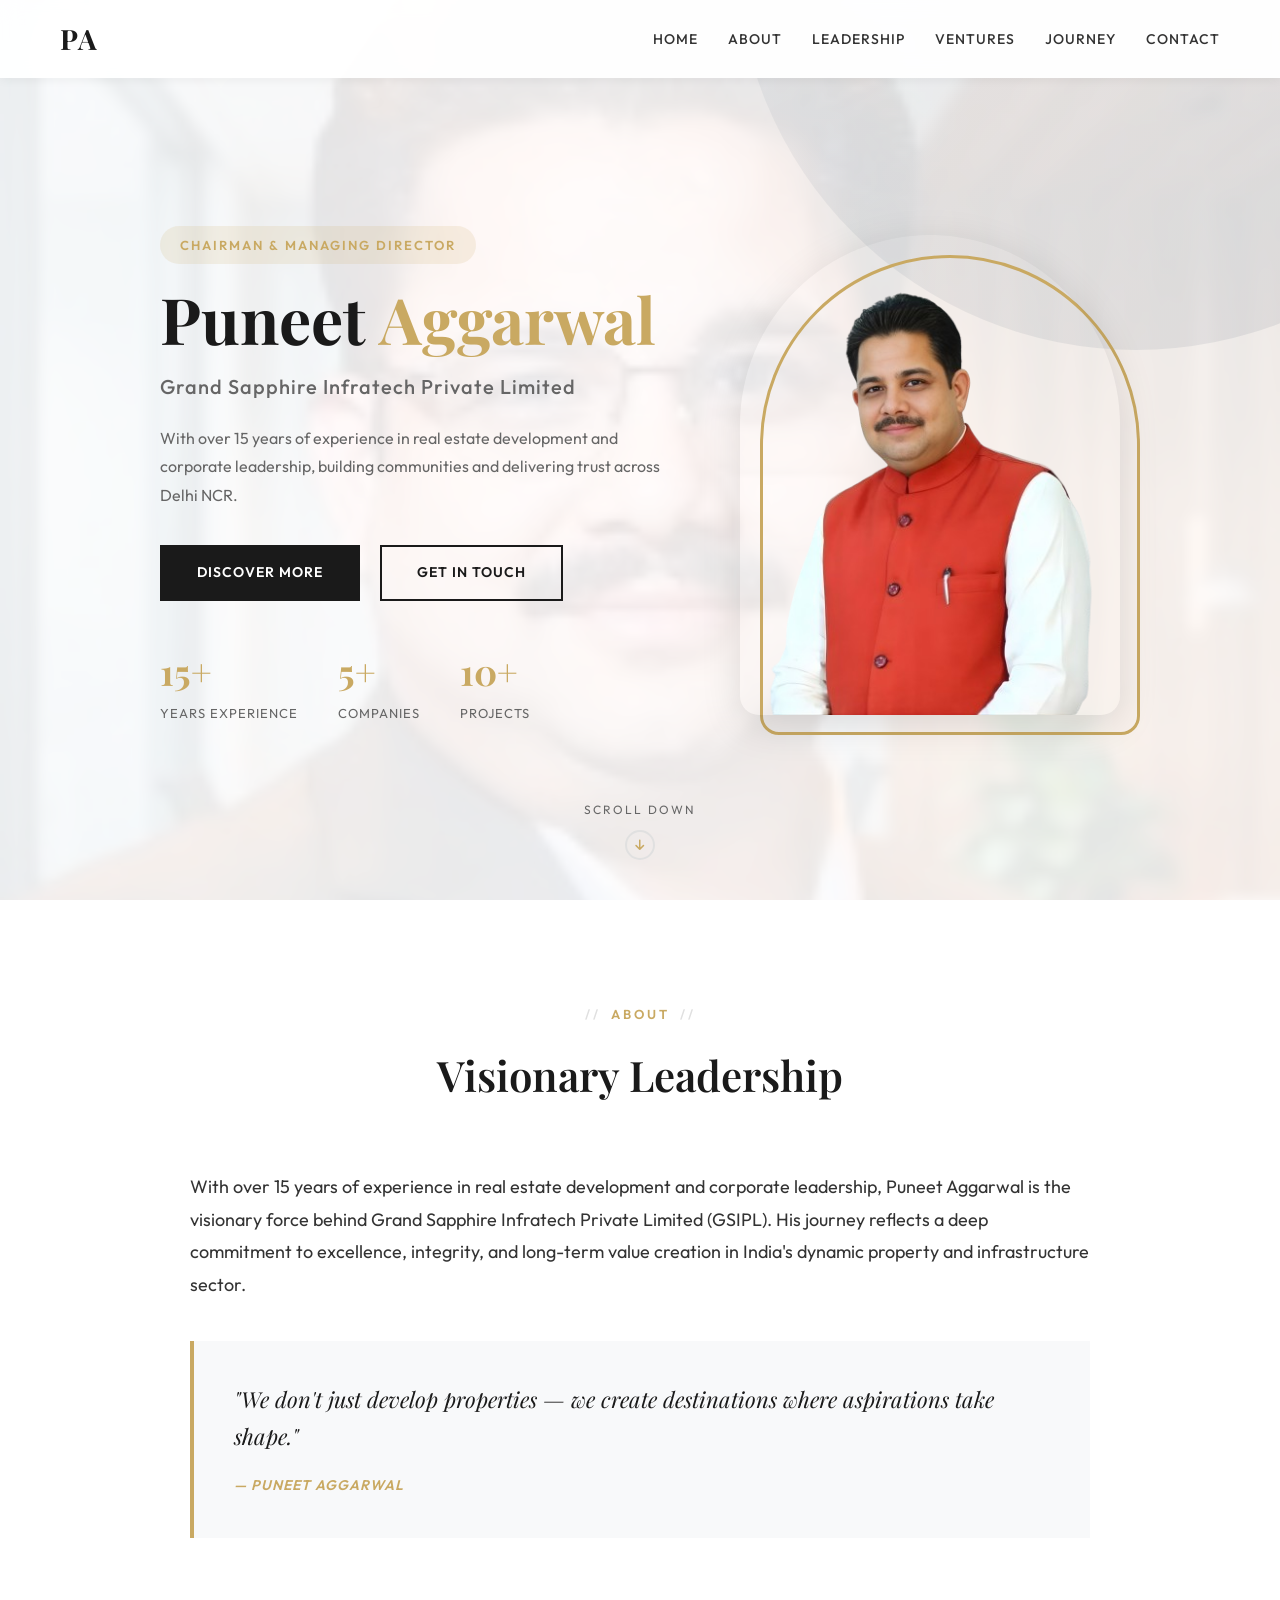
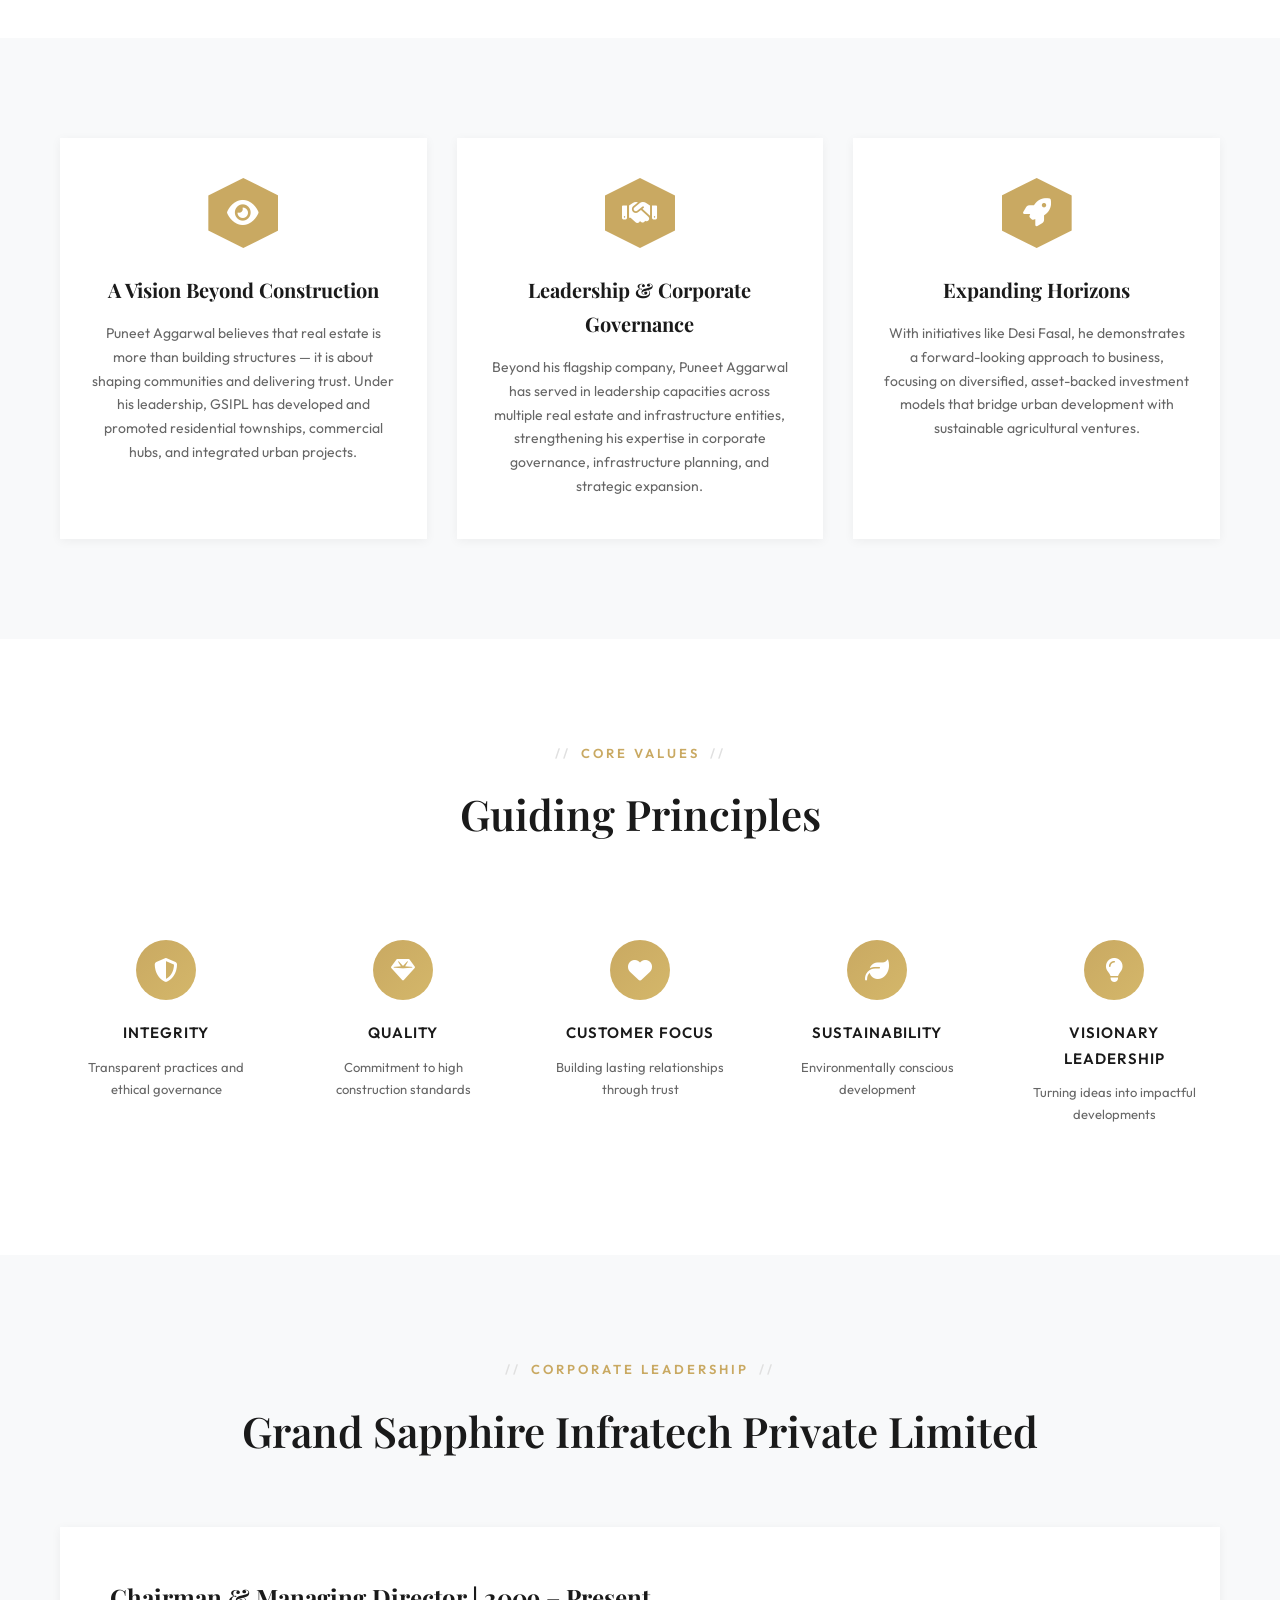
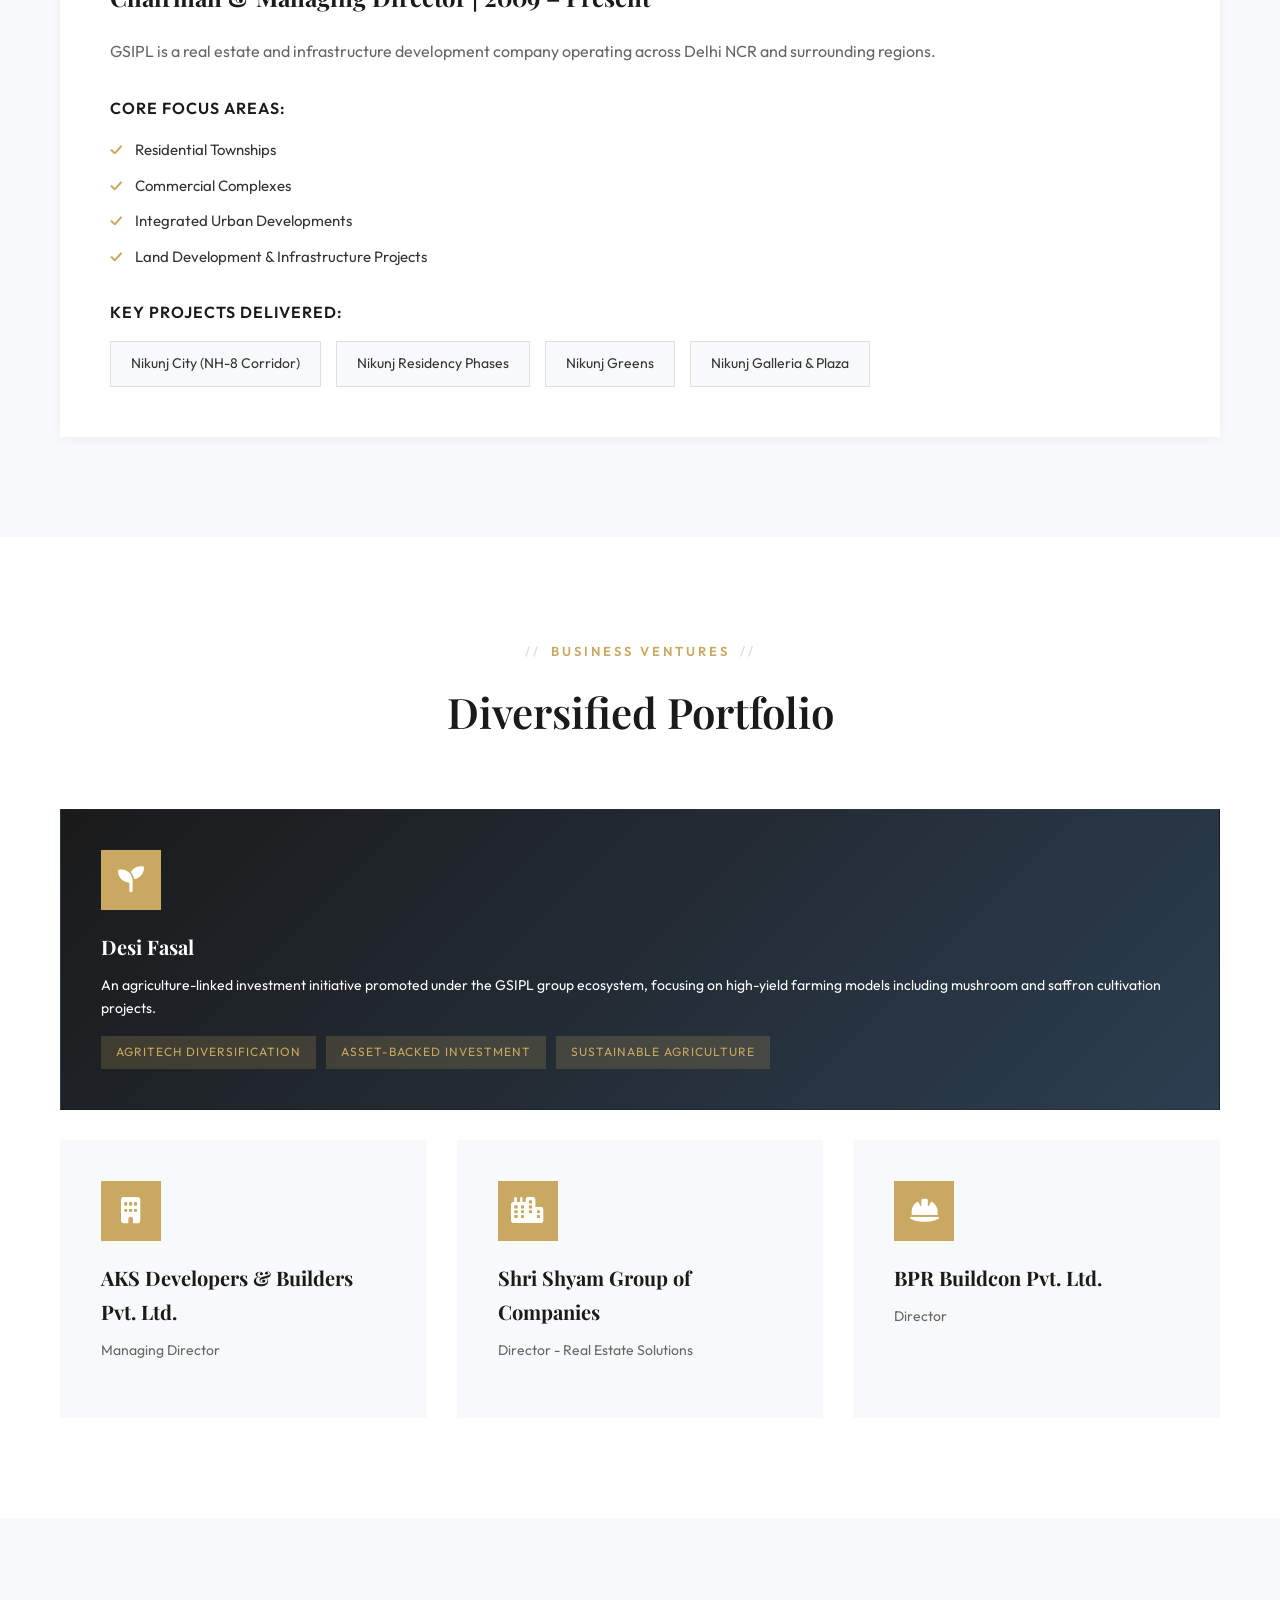
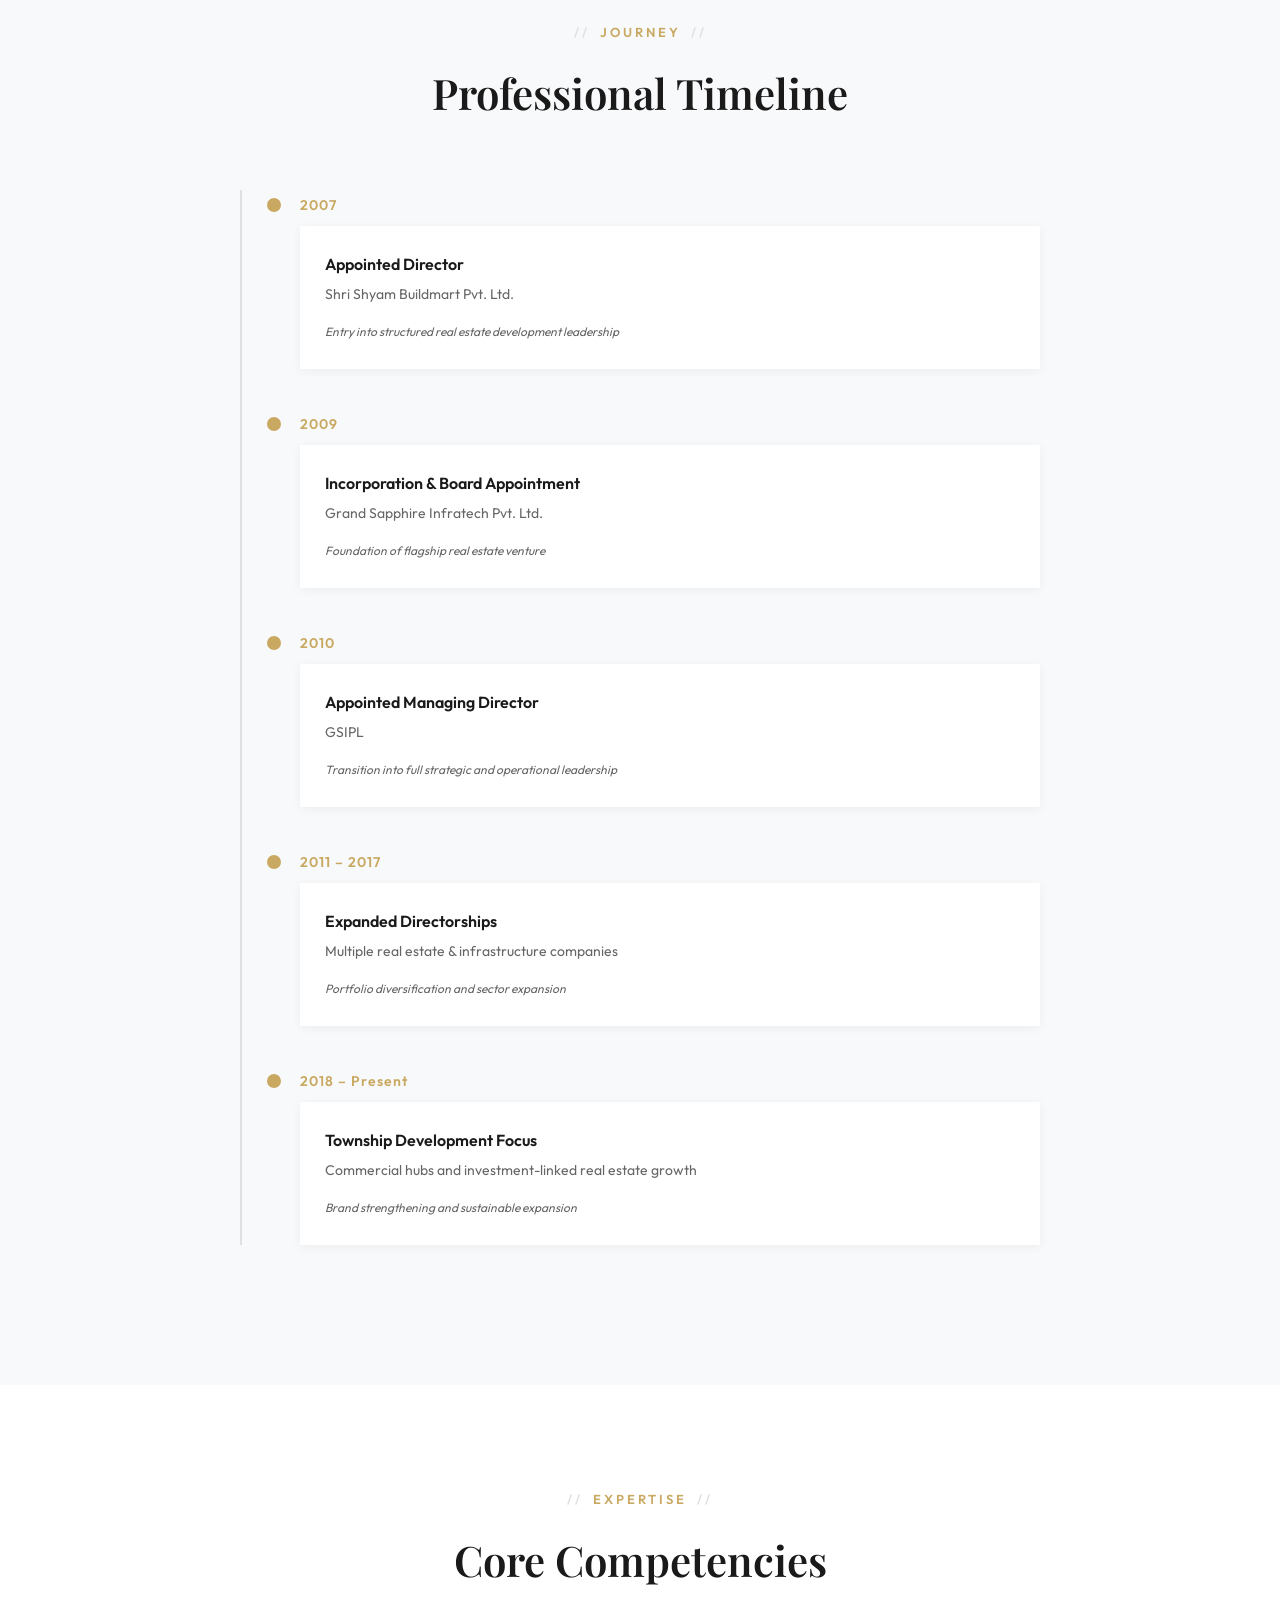
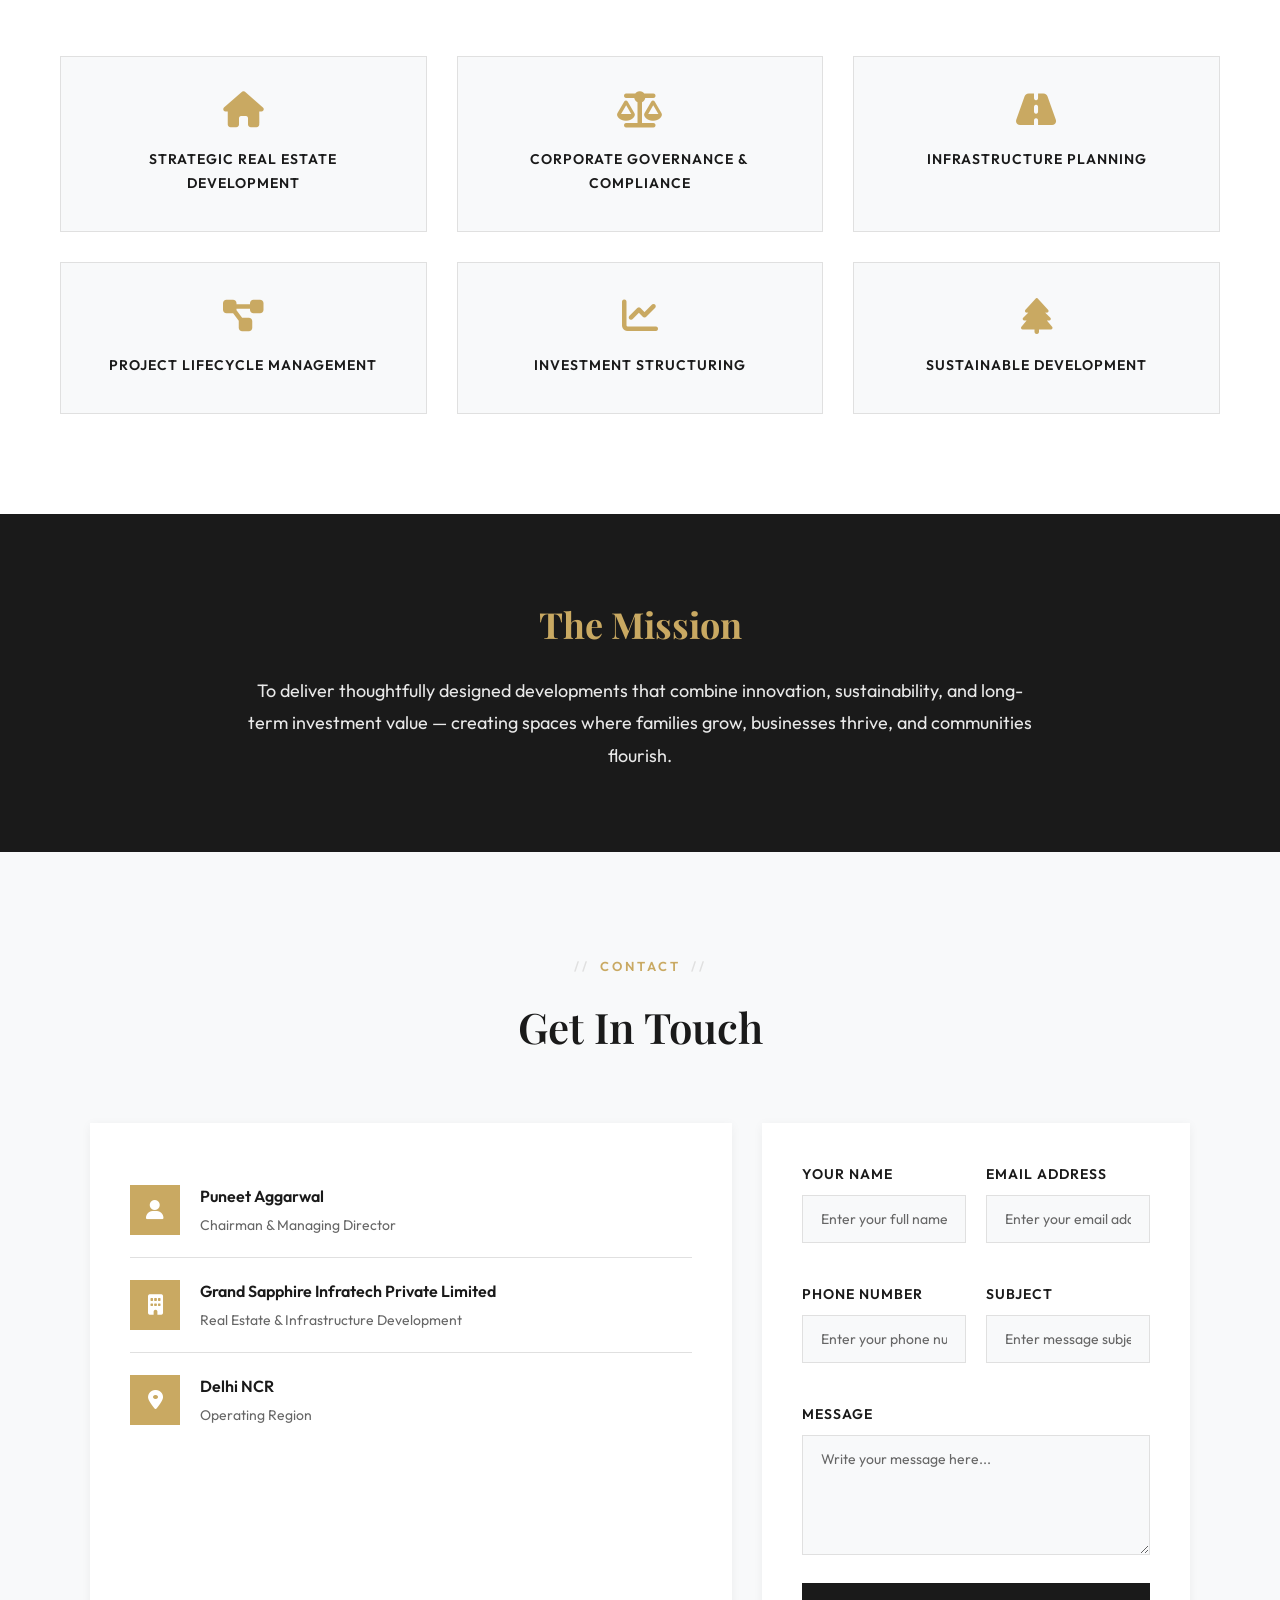
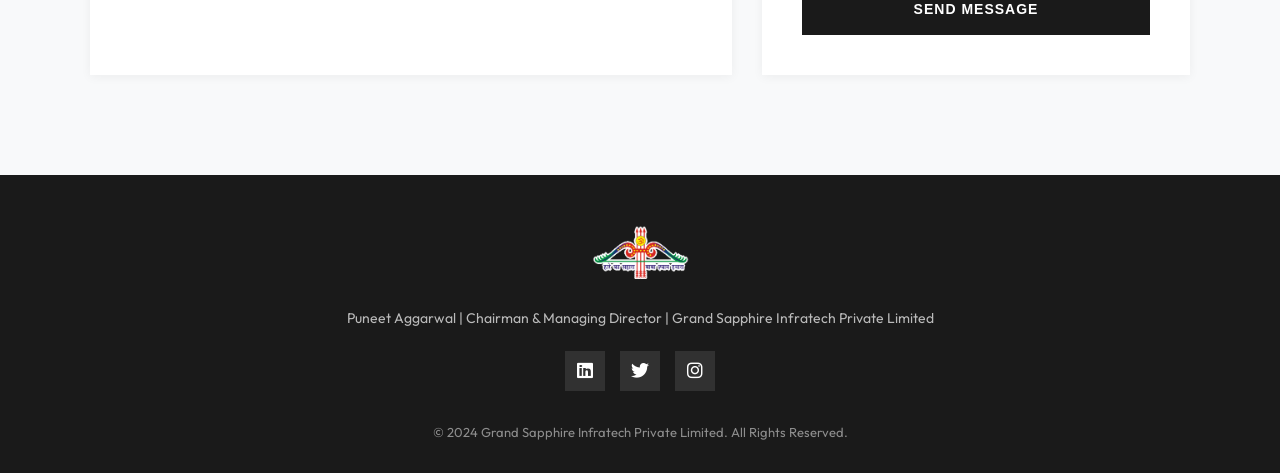
==== commit aab1bd2b: "Add files via upload" ====
--- a/index.html
+++ b/index.html
@@ -11,7 +11,7 @@
     <link rel="preconnect" href="https://fonts.googleapis.com" />
     <link rel="preconnect" href="https://fonts.gstatic.com" crossorigin />
     <link
-      href="https://fonts.googleapis.com/css2?family=Playfair+Display:wght@400;500;600;700&family=Poppins:wght@300;400;500;600;700&display=swap"
+      href="https://fonts.googleapis.com/css2?family=Outfit:wght@300;400;500;600;700&family=Playfair+Display:wght@400;500;600;700&display=swap"
       rel="stylesheet"
     />
     <link
@@ -62,16 +62,48 @@
 
     <!-- Hero Section -->
     <section id="home" class="hero">
+      <div class="hero-bg-shape"></div>
       <div class="hero-overlay"></div>
       <div class="hero-container">
         <div class="hero-content">
-          <h1 class="hero-title">Puneet Aggarwal</h1>
-          <p class="hero-subtitle">Chairman & Managing Director</p>
-          <p class="hero-company">Grand Sapphire Infratech Private Limited</p>
-          <a href="#about" class="btn btn-primary">Discover More</a>
-        </div>
-        <div class="hero-image">
-          <img src="assets/images/puneet01.png" alt="Puneet Aggarwal" />
+          <span class="hero-badge">Chairman & Managing Director</span>
+          <h1 class="hero-title">Puneet <span>Aggarwal</span></h1>
+          <p class="hero-subtitle">Grand Sapphire Infratech Private Limited</p>
+          <p class="hero-description">
+            With over 15 years of experience in real estate development and
+            corporate leadership, building communities and delivering trust
+            across Delhi NCR.
+          </p>
+          <div class="hero-buttons">
+            <a href="#about" class="btn btn-primary">Discover More</a>
+            <a href="#contact" class="btn btn-outline">Get in Touch</a>
+          </div>
+          <div class="hero-stats">
+            <div class="stat-item">
+              <span class="stat-number">15+</span>
+              <span class="stat-label">Years Experience</span>
+            </div>
+            <div class="stat-item">
+              <span class="stat-number">5+</span>
+              <span class="stat-label">Companies</span>
+            </div>
+            <div class="stat-item">
+              <span class="stat-number">10+</span>
+              <span class="stat-label">Projects</span>
+            </div>
+          </div>
+        </div>
+        <div class="hero-image-wrapper">
+          <div class="hero-image-frame">
+            <img src="assets/images/puneet01.png" alt="Puneet Aggarwal" />
+          </div>
+          <div class="hero-image-accent"></div>
+        </div>
+      </div>
+      <div class="hero-scroll">
+        <span>Scroll Down</span>
+        <div class="scroll-arrow">
+          <i class="fas fa-arrow-down"></i>
         </div>
       </div>
     </section>
@@ -118,9 +150,7 @@
               Puneet Aggarwal believes that real estate is more than building
               structures — it is about shaping communities and delivering trust.
               Under his leadership, GSIPL has developed and promoted residential
-              townships, commercial hubs, and integrated urban projects designed
-              to enhance modern lifestyles while maintaining strong investment
-              fundamentals.
+              townships, commercial hubs, and integrated urban projects.
             </p>
           </div>
           <div class="vision-card">
@@ -132,8 +162,7 @@
               Beyond his flagship company, Puneet Aggarwal has served in
               leadership capacities across multiple real estate and
               infrastructure entities, strengthening his expertise in corporate
-              governance, infrastructure planning, strategic expansion, and
-              investment-backed asset creation.
+              governance, infrastructure planning, and strategic expansion.
             </p>
           </div>
           <div class="vision-card">
@@ -168,7 +197,7 @@
           <div class="value-item">
             <div class="value-icon"><i class="fas fa-gem"></i></div>
             <h4>Quality</h4>
-            <p>Commitment to high construction and planning standards</p>
+            <p>Commitment to high construction standards</p>
           </div>
           <div class="value-item">
             <div class="value-icon"><i class="fas fa-heart"></i></div>
@@ -178,7 +207,7 @@
           <div class="value-item">
             <div class="value-icon"><i class="fas fa-leaf"></i></div>
             <h4>Sustainability</h4>
-            <p>Long-term, environmentally conscious development</p>
+            <p>Environmentally conscious development</p>
           </div>
           <div class="value-item">
             <div class="value-icon"><i class="fas fa-lightbulb"></i></div>
@@ -220,9 +249,7 @@
                 <span class="project-tag">Nikunj City (NH-8 Corridor)</span>
                 <span class="project-tag">Nikunj Residency Phases</span>
                 <span class="project-tag">Nikunj Greens</span>
-                <span class="project-tag"
-                  >Nikunj Galleria & Plaza (Commercial)</span
-                >
+                <span class="project-tag">Nikunj Galleria & Plaza</span>
               </div>
             </div>
           </div>
@@ -288,7 +315,6 @@
         </div>
         <div class="timeline-wrapper">
           <div class="timeline-item">
-            <!-- <div class="timeline-dot"></div> -->
             <div class="timeline-date">2007</div>
             <div class="timeline-content">
               <h4>Appointed Director</h4>
@@ -299,7 +325,6 @@
             </div>
           </div>
           <div class="timeline-item">
-            <!-- <div class="timeline-dot"></div> -->
             <div class="timeline-date">2009</div>
             <div class="timeline-content">
               <h4>Incorporation & Board Appointment</h4>
@@ -310,7 +335,6 @@
             </div>
           </div>
           <div class="timeline-item">
-            <!-- <div class="timeline-dot"></div> -->
             <div class="timeline-date">2010</div>
             <div class="timeline-content">
               <h4>Appointed Managing Director</h4>
@@ -321,7 +345,6 @@
             </div>
           </div>
           <div class="timeline-item">
-            <!-- <div class="timeline-dot"></div> -->
             <div class="timeline-date">2011 – 2017</div>
             <div class="timeline-content">
               <h4>Expanded Directorships</h4>
@@ -332,7 +355,6 @@
             </div>
           </div>
           <div class="timeline-item">
-            <!-- <div class="timeline-dot"></div> -->
             <div class="timeline-date">2018 – Present</div>
             <div class="timeline-content">
               <h4>Township Development Focus</h4>
@@ -428,6 +450,66 @@
               </div>
             </div>
           </div>
+          <div class="contact-form-wrapper">
+            <form class="contact-form" id="contactForm">
+              <div class="form-row">
+                <div class="form-group">
+                  <label for="name">Your Name</label>
+                  <input
+                    type="text"
+                    id="name"
+                    name="name"
+                    placeholder="Enter your full name"
+                    required
+                  />
+                </div>
+                <div class="form-group">
+                  <label for="email">Email Address</label>
+                  <input
+                    type="email"
+                    id="email"
+                    name="email"
+                    placeholder="Enter your email address"
+                    required
+                  />
+                </div>
+              </div>
+              <div class="form-row">
+                <div class="form-group">
+                  <label for="phone">Phone Number</label>
+                  <input
+                    type="tel"
+                    id="phone"
+                    name="phone"
+                    placeholder="Enter your phone number"
+                  />
+                </div>
+                <div class="form-group">
+                  <label for="subject">Subject</label>
+                  <input
+                    type="text"
+                    id="subject"
+                    name="subject"
+                    placeholder="Enter message subject"
+                    required
+                  />
+                </div>
+              </div>
+              <div class="form-group">
+                <label for="message">Message</label>
+                <textarea
+                  id="message"
+                  name="message"
+                  rows="5"
+                  placeholder="Write your message here..."
+                  required
+                ></textarea>
+              </div>
+              <button type="submit" class="btn btn-primary">
+                Send Message
+              </button>
+            </form>
+          </div>
         </div>
       </div>
     </section>
--- a/assets/css/style.css
+++ b/assets/css/style.css
@@ -16,7 +16,7 @@
   --shadow-heavy: 0 10px 40px rgba(0, 0, 0, 0.12);
   --transition: all 0.3s ease;
   --font-heading: "Playfair Display", serif;
-  --font-body: "Poppins", sans-serif;
+  --font-body: "Outfit", sans-serif;
 }
 
 * {
@@ -72,8 +72,8 @@
   justify-content: center;
   z-index: 9999;
   transition:
-    opacity 0.6s ease,
-    visibility 0.6s ease;
+    opacity 0.5s ease,
+    visibility 0.5s ease;
 }
 
 .preloader.hide {
@@ -86,28 +86,8 @@
 }
 
 .preloader-logo {
-  font-family: var(--font-heading);
-  font-size: 1.5rem;
-  color: var(--text-dark);
-  margin-bottom: 2rem;
-  letter-spacing: 0.1em;
-  text-transform: uppercase;
+  margin-bottom: 20px;
   animation: pulse 2s infinite;
-}
-
-.preloader-logo-img {
-  width: 80px;
-  height: auto;
-  margin-bottom: 1rem;
-}
-
-.preloader-text {
-  font-family: var(--font-heading);
-  font-size: 1.2rem;
-  color: var(--text-dark);
-  margin-bottom: 1.5rem;
-  letter-spacing: 0.1em;
-  text-transform: uppercase;
 }
 
 .preloader-spinner {
@@ -233,25 +213,25 @@
 }
 
 .btn-primary {
-  background: var(--secondary-color);
+  background: var(--primary-color);
   color: var(--bg-white);
-  border-color: var(--secondary-color);
+  border-color: var(--primary-color);
 }
 
 .btn-primary:hover {
   background: transparent;
-  color: var(--secondary-color);
+  color: var(--primary-color);
 }
 
 .btn-outline {
   background: transparent;
+  color: var(--primary-color);
+  border-color: var(--primary-color);
+}
+
+.btn-outline:hover {
+  background: var(--primary-color);
   color: var(--bg-white);
-  border-color: var(--bg-white);
-}
-
-.btn-outline:hover {
-  background: var(--bg-white);
-  color: var(--primary-color);
 }
 
 /* ========================================
@@ -262,8 +242,9 @@
   display: flex;
   align-items: center;
   position: relative;
-  background: linear-gradient(135deg, #f8f9fa 0%, #ffffff 50%, #f5f5f5 100%);
+  background: var(--bg-white);
   padding: 100px 20px 50px;
+  overflow: hidden;
 }
 
 .hero-overlay {
@@ -273,15 +254,26 @@
   width: 100%;
   height: 100%;
   background: url("../images/brand.jpg") center/cover no-repeat;
-  opacity: 0.05;
+  opacity: 0.10;
+}
+
+.hero-bg-shape {
+  position: absolute;
+  top: -50%;
+  right: -20%;
+  width: 800px;
+  height: 800px;
+  background: linear-gradient(135deg, #f8f9fa 0%, #e9ecef 100%);
+  border-radius: 50%;
+  z-index: 0;
 }
 
 .hero-container {
   max-width: 1200px;
   margin: 0 auto;
   display: grid;
-  grid-template-columns: 1fr 1fr;
-  gap: 60px;
+  grid-template-columns: 1.2fr 0.8fr;
+  gap: 80px;
   align-items: center;
   position: relative;
   z-index: 1;
@@ -291,45 +283,159 @@
   animation: fadeInUp 1s ease;
 }
 
+.hero-badge {
+  display: inline-block;
+  padding: 8px 20px;
+  background: rgba(201, 169, 98, 0.15);
+  color: var(--secondary-color);
+  font-size: 13px;
+  font-weight: 600;
+  text-transform: uppercase;
+  letter-spacing: 2px;
+  margin-bottom: 20px;
+  border-radius: 30px;
+}
+
 .hero-title {
   font-family: var(--font-heading);
-  font-size: 56px;
+  font-size: 64px;
   font-weight: 700;
   color: var(--primary-color);
-  line-height: 1.2;
+  line-height: 1.1;
   margin-bottom: 15px;
 }
 
+.hero-title span {
+  color: var(--secondary-color);
+}
+
 .hero-subtitle {
-  font-size: 22px;
-  font-weight: 400;
-  color: var(--secondary-color);
-  margin-bottom: 10px;
-  letter-spacing: 2px;
-}
-
-.hero-company {
+  font-size: 20px;
+  font-weight: 500;
+  color: var(--text-light);
+  margin-bottom: 20px;
+  letter-spacing: 1px;
+}
+
+.hero-description {
   font-size: 16px;
   color: var(--text-light);
   margin-bottom: 35px;
-  font-weight: 500;
-}
-
-.hero-image {
+  max-width: 500px;
+  line-height: 1.8;
+}
+
+.hero-buttons {
+  display: flex;
+  gap: 20px;
+  margin-bottom: 40px;
+}
+
+.hero-stats {
+  display: flex;
+  gap: 40px;
+}
+
+.stat-item {
+  display: flex;
+  flex-direction: column;
+}
+
+.stat-number {
+  font-family: var(--font-heading);
+  font-size: 36px;
+  font-weight: 700;
+  color: var(--secondary-color);
+}
+
+.stat-label {
+  font-size: 13px;
+  color: var(--text-light);
+  text-transform: uppercase;
+  letter-spacing: 1px;
+}
+
+.hero-image-wrapper {
+  position: relative;
   display: flex;
   justify-content: center;
+  animation: fadeInRight 1s ease 0.3s both;
+}
+
+.hero-image-frame {
+  position: relative;
+  width: 380px;
+  height: 480px;
+  border-radius: 200px 200px 20px 20px;
+  overflow: hidden;
+  box-shadow: var(--shadow-heavy);
+  z-index: 2;
+}
+
+.hero-image-frame img {
+  width: 100%;
+  height: 100%;
+  object-fit: cover;
+  object-position: top center;
+}
+
+.hero-image-accent {
+  position: absolute;
+  top: 20px;
+  left: 20px;
+  width: 380px;
+  height: 480px;
+  border: 3px solid var(--secondary-color);
+  border-radius: 200px 200px 20px 20px;
+  z-index: 1;
+}
+
+.hero-scroll {
+  position: absolute;
+  bottom: 40px;
+  left: 50%;
+  transform: translateX(-50%);
+  display: flex;
+  flex-direction: column;
   align-items: center;
-  animation: fadeInRight 1s ease;
-}
-
-/* .hero-image img {
-    max-width: 450px;
-    width: 100%;
-    height: auto;
-    object-fit: cover;
-    border-radius: 10px;
-    box-shadow: var(--shadow-heavy);
-} */
+  gap: 10px;
+  color: var(--text-light);
+  font-size: 12px;
+  text-transform: uppercase;
+  letter-spacing: 2px;
+}
+
+.scroll-arrow {
+  width: 30px;
+  height: 30px;
+  border: 2px solid var(--border-color);
+  border-radius: 50%;
+  display: flex;
+  align-items: center;
+  justify-content: center;
+  animation: bounce 2s infinite;
+}
+
+.scroll-arrow i {
+  font-size: 12px;
+  color: var(--secondary-color);
+}
+
+@keyframes bounce {
+  0%,
+  20%,
+  50%,
+  80%,
+  100% {
+    transform: translateY(0);
+  }
+  40% {
+    transform: translateY(10px);
+  }
+  60% {
+    transform: translateY(5px);
+  }
+}
 
 @keyframes fadeInUp {
   from {
@@ -372,15 +478,10 @@
   position: relative;
 }
 
-.section-tag::before {
-  content: "//";
-  margin-right: 10px;
-  color: var(--secondary-color);
-}
-
+.section-tag::before,
 .section-tag::after {
   content: "//";
-  margin-left: 10px;
+  margin: 0 10px;
   color: var(--border-color);
 }
 
@@ -632,7 +733,7 @@
 
 .ventures-grid {
   display: grid;
-  grid-template-columns: repeat(2, 1fr);
+  grid-template-columns: repeat(3, 1fr);
   gap: 30px;
 }
 
@@ -718,76 +819,50 @@
   max-width: 800px;
   margin: 0 auto;
   position: relative;
+  padding-left: 30px;
 }
 
 .timeline-wrapper::before {
   content: "";
   position: absolute;
-  left: 50%;
-  transform: translateX(-50%);
+  left: 0;
+  top: 0;
   width: 2px;
   height: 100%;
   background: var(--border-color);
 }
 
 .timeline-item {
-  display: flex;
-  justify-content: flex-end;
-  padding-right: 50%;
   position: relative;
   margin-bottom: 40px;
-}
-
-.timeline-item:nth-child(even) {
-  justify-content: flex-start;
-  padding-right: 0;
-  padding-left: 50%;
-}
-
-.timeline-dot {
+  padding-left: 30px;
+}
+
+.timeline-item::before {
+  content: "";
   position: absolute;
-  left: 50%;
-  transform: translateX(-50%);
-  width: 16px;
-  height: 16px;
+  left: -6px;
+  top: 5px;
+  width: 14px;
+  height: 14px;
   background: var(--secondary-color);
   border-radius: 50%;
-  border: 3px solid var(--bg-white);
-  z-index: 1;
-}
-
-.timeline-item:nth-child(even) .timeline-dot {
-  left: 50%;
+  border: 3px solid var(--bg-light);
 }
 
 .timeline-date {
-  position: absolute;
-  left: 50%;
-  transform: translateX(-50%);
-  top: -10px;
-  background: var(--secondary-color);
-  color: var(--bg-white);
-  padding: 5px 15px;
-  font-size: 13px;
+  font-size: 14px;
   font-weight: 600;
+  color: var(--secondary-color);
+  padding-top: 4px;
+  margin-bottom: 8px;
   letter-spacing: 1px;
-}
-
-.timeline-item:nth-child(even) .timeline-date {
-  left: 50%;
 }
 
 .timeline-content {
   background: var(--bg-white);
   padding: 25px;
-  max-width: 350px;
   box-shadow: var(--shadow-light);
-  margin-right: 30px;
-}
-
-.timeline-item:nth-child(even) .timeline-content {
-  margin-right: 0;
-  margin-left: 30px;
 }
 
 .timeline-content h4 {
@@ -799,7 +874,7 @@
 
 .timeline-content p {
   font-size: 14px;
-  color: var(--secondary-color);
+  color: var(--text-light);
   margin-bottom: 10px;
 }
 
@@ -887,13 +962,85 @@
 }
 
 .contact-wrapper {
-  max-width: 700px;
+  display: grid;
+  grid-template-columns: 1.2fr 0.8fr;
+  gap: 30px;
+  max-width: 1100px;
   margin: 0 auto;
+}
+
+.contact-form-wrapper {
+  background: var(--bg-white);
+  padding: 40px;
+  box-shadow: var(--shadow-light);
+}
+
+.contact-form .form-row {
+  display: grid;
+  grid-template-columns: 1fr 1fr;
+  gap: 20px;
+  margin-bottom: 20px;
+}
+
+.form-group {
+  margin-bottom: 20px;
+}
+
+.form-group label {
+  display: block;
+  font-size: 14px;
+  font-weight: 600;
+  color: var(--primary-color);
+  margin-bottom: 8px;
+  text-transform: uppercase;
+  letter-spacing: 1px;
+}
+
+.form-group input,
+.form-group textarea {
+  width: 100%;
+  padding: 14px 18px;
+  font-size: 14px;
+  font-family: var(--font-body);
+  color: var(--text-color);
+  background: var(--bg-light);
+  border: 1px solid var(--border-color);
+  transition: var(--transition);
+}
+
+.form-group input:focus,
+.form-group textarea:focus {
+  outline: none;
+  border-color: var(--secondary-color);
+  background: var(--bg-white);
+  box-shadow: 0 0 0 3px rgba(201, 169, 98, 0.1);
+}
+
+.form-group input::placeholder,
+.form-group textarea::placeholder {
+  color: var(--text-light);
+}
+
+.form-group textarea {
+  resize: vertical;
+  min-height: 120px;
+}
+
+.contact-form .btn {
+  width: 100%;
+  padding: 16px 35px;
+  font-size: 14px;
+  text-align: center;
+}
+
+.contact-form .btn:hover {
+  background: var(--secondary-color);
+  border-color: var(--secondary-color);
 }
 
 .contact-info {
   background: var(--bg-white);
-  padding: 50px;
+  padding: 40px;
   box-shadow: var(--shadow-light);
 }
 
@@ -994,6 +1141,25 @@
    Responsive Styles
 ======================================== */
 @media (max-width: 1024px) {
+  .hero-title {
+    font-size: 48px;
+  }
+
+  .hero-container {
+    grid-template-columns: 1fr;
+    gap: 50px;
+  }
+
+  .hero-image-wrapper {
+    order: -1;
+  }
+
+  .hero-image-frame,
+  .hero-image-accent {
+    width: 300px;
+    height: 380px;
+  }
+
   .vision-grid {
     grid-template-columns: repeat(2, 1fr);
   }
@@ -1049,21 +1215,24 @@
     margin: 16px 0;
   }
 
-  .hero-container {
-    grid-template-columns: 1fr;
-    text-align: center;
-  }
-
   .hero-title {
     font-size: 36px;
   }
 
-  .hero-image {
-    order: -1;
-  }
-
-  .hero-image img {
-    max-width: 300px;
+  .hero-stats {
+    gap: 25px;
+  }
+
+  .stat-number {
+    font-size: 28px;
+  }
+
+  .hero-buttons {
+    flex-direction: column;
+  }
+
+  .hero-scroll {
+    display: none;
   }
 
   .section-title {
@@ -1082,36 +1251,22 @@
     grid-template-columns: 1fr;
   }
 
-  .timeline-wrapper::before {
-    left: 20px;
-  }
-
-  .timeline-item,
-  .timeline-item:nth-child(even) {
-    padding-left: 50px;
-    padding-right: 0;
-    justify-content: flex-start;
-  }
-
-  .timeline-dot,
-  .timeline-item:nth-child(even) .timeline-dot {
-    left: 20px;
-  }
-
-  .timeline-date,
-  .timeline-item:nth-child(even) .timeline-date {
-    left: 20px;
-    top: -30px;
-  }
-
-  .timeline-content,
-  .timeline-item:nth-child(even) .timeline-content {
-    margin-left: 0;
-    margin-right: 0;
-  }
-
   .competencies-grid {
     grid-template-columns: 1fr;
+  }
+
+  .contact-wrapper {
+    grid-template-columns: 1fr;
+  }
+
+  .contact-form .form-row {
+    grid-template-columns: 1fr;
+    gap: 0;
+  }
+
+  .contact-form-wrapper,
+  .contact-info {
+    padding: 25px;
   }
 }
 
@@ -1120,6 +1275,10 @@
     font-size: 28px;
   }
 
+  .hero-subtitle {
+    font-size: 16px;
+  }
+
   .section-title {
     font-size: 26px;
   }
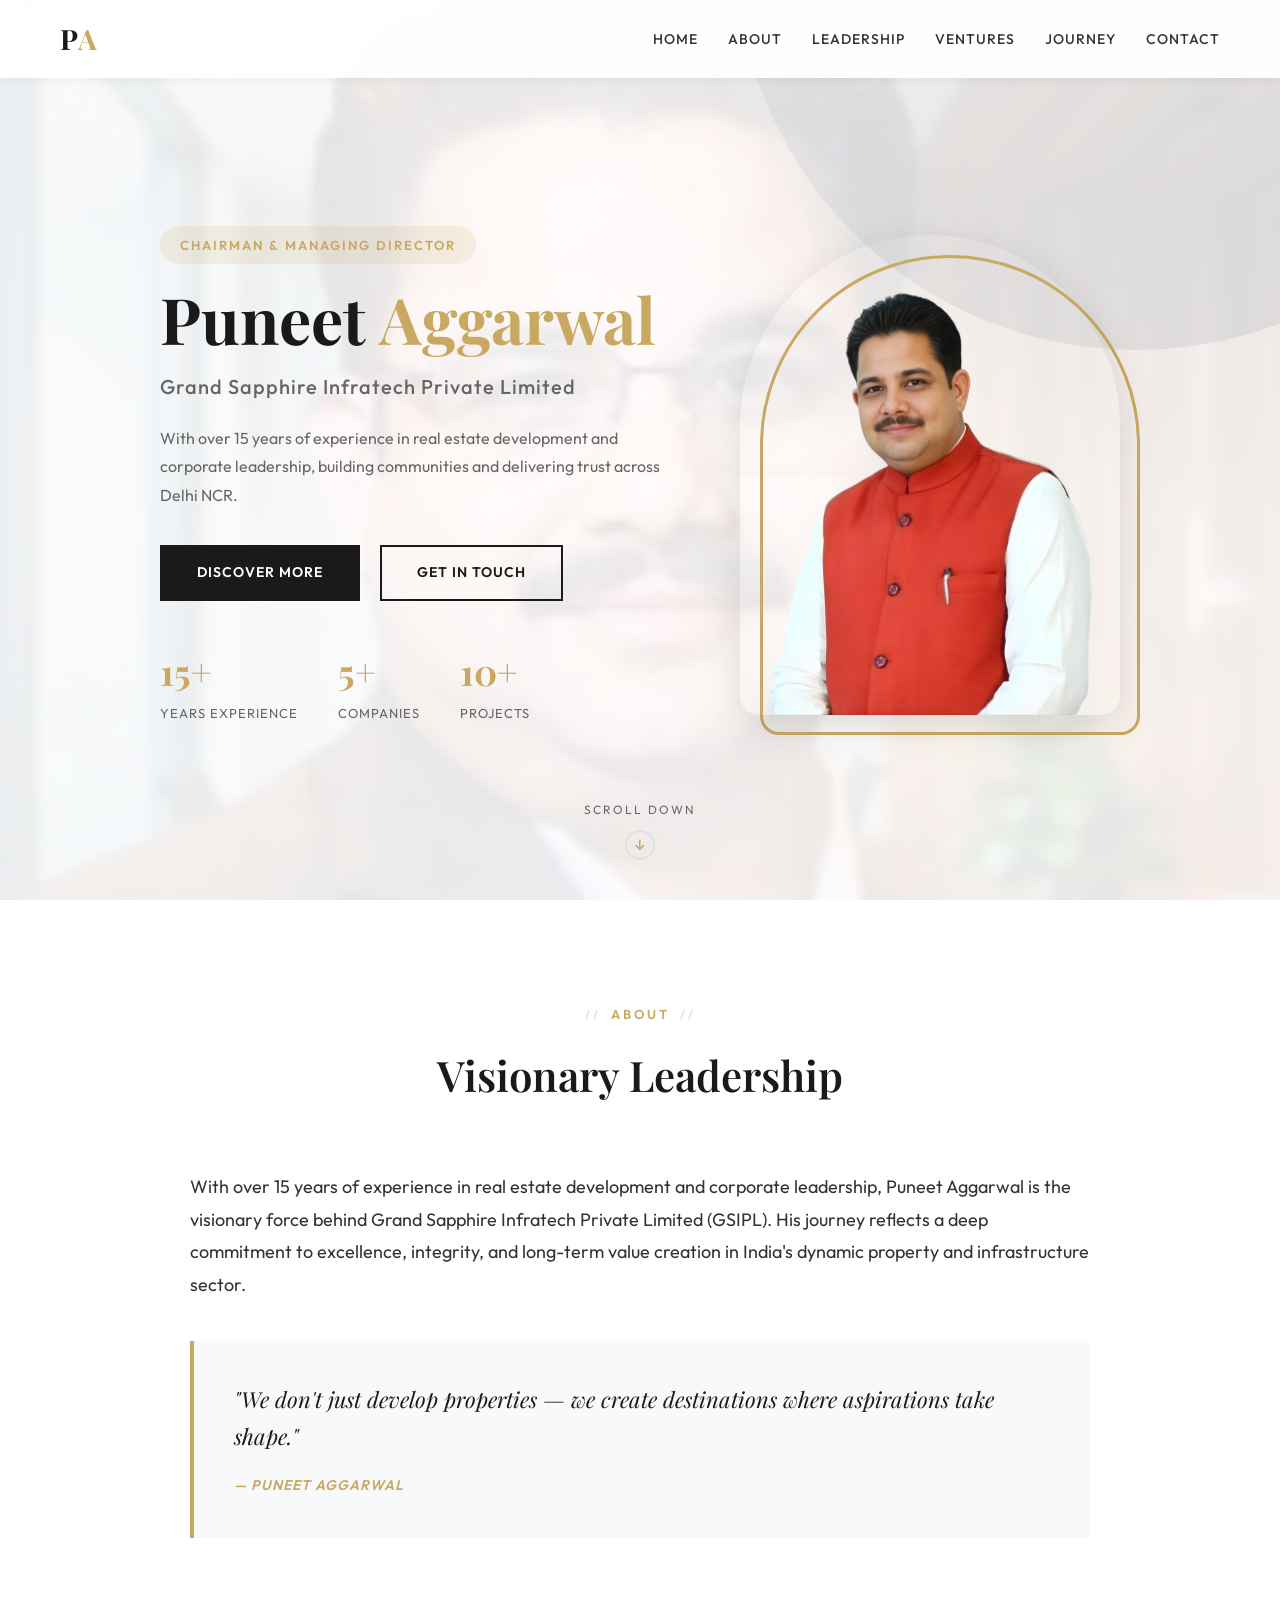
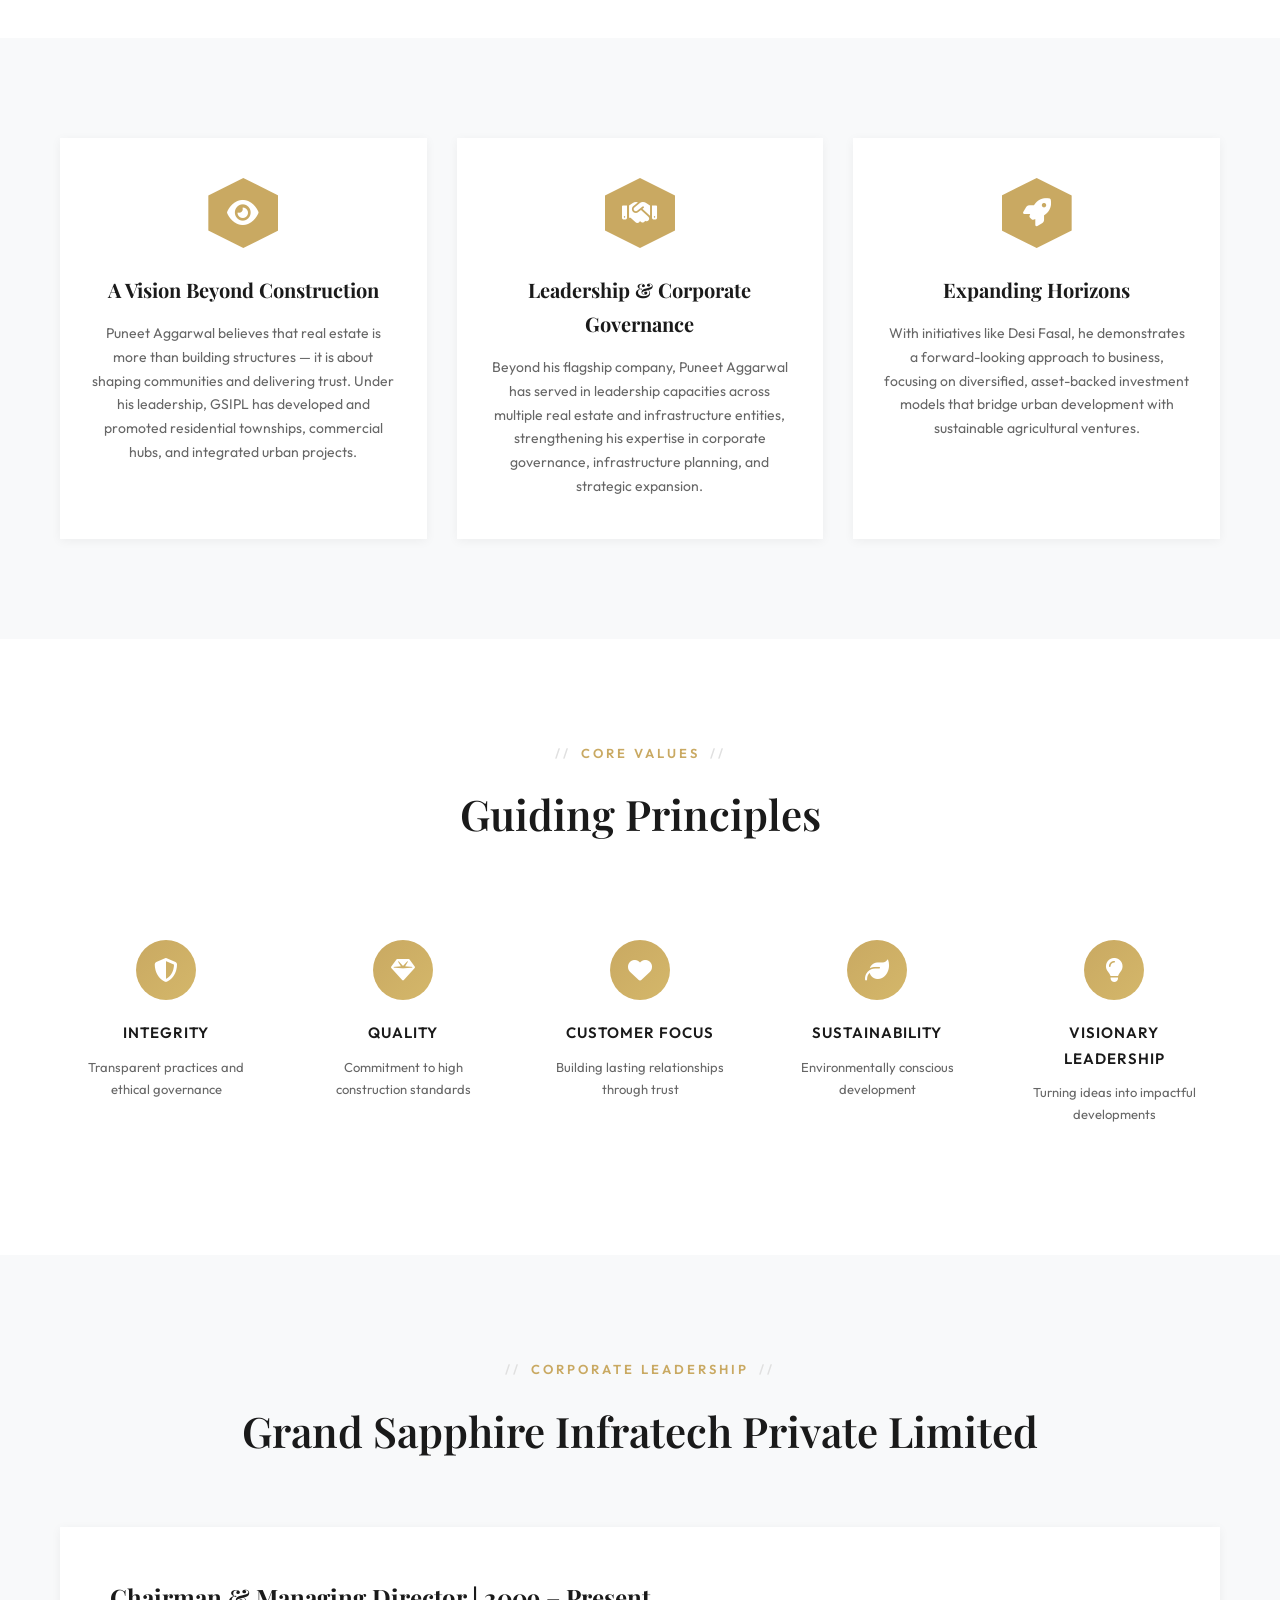
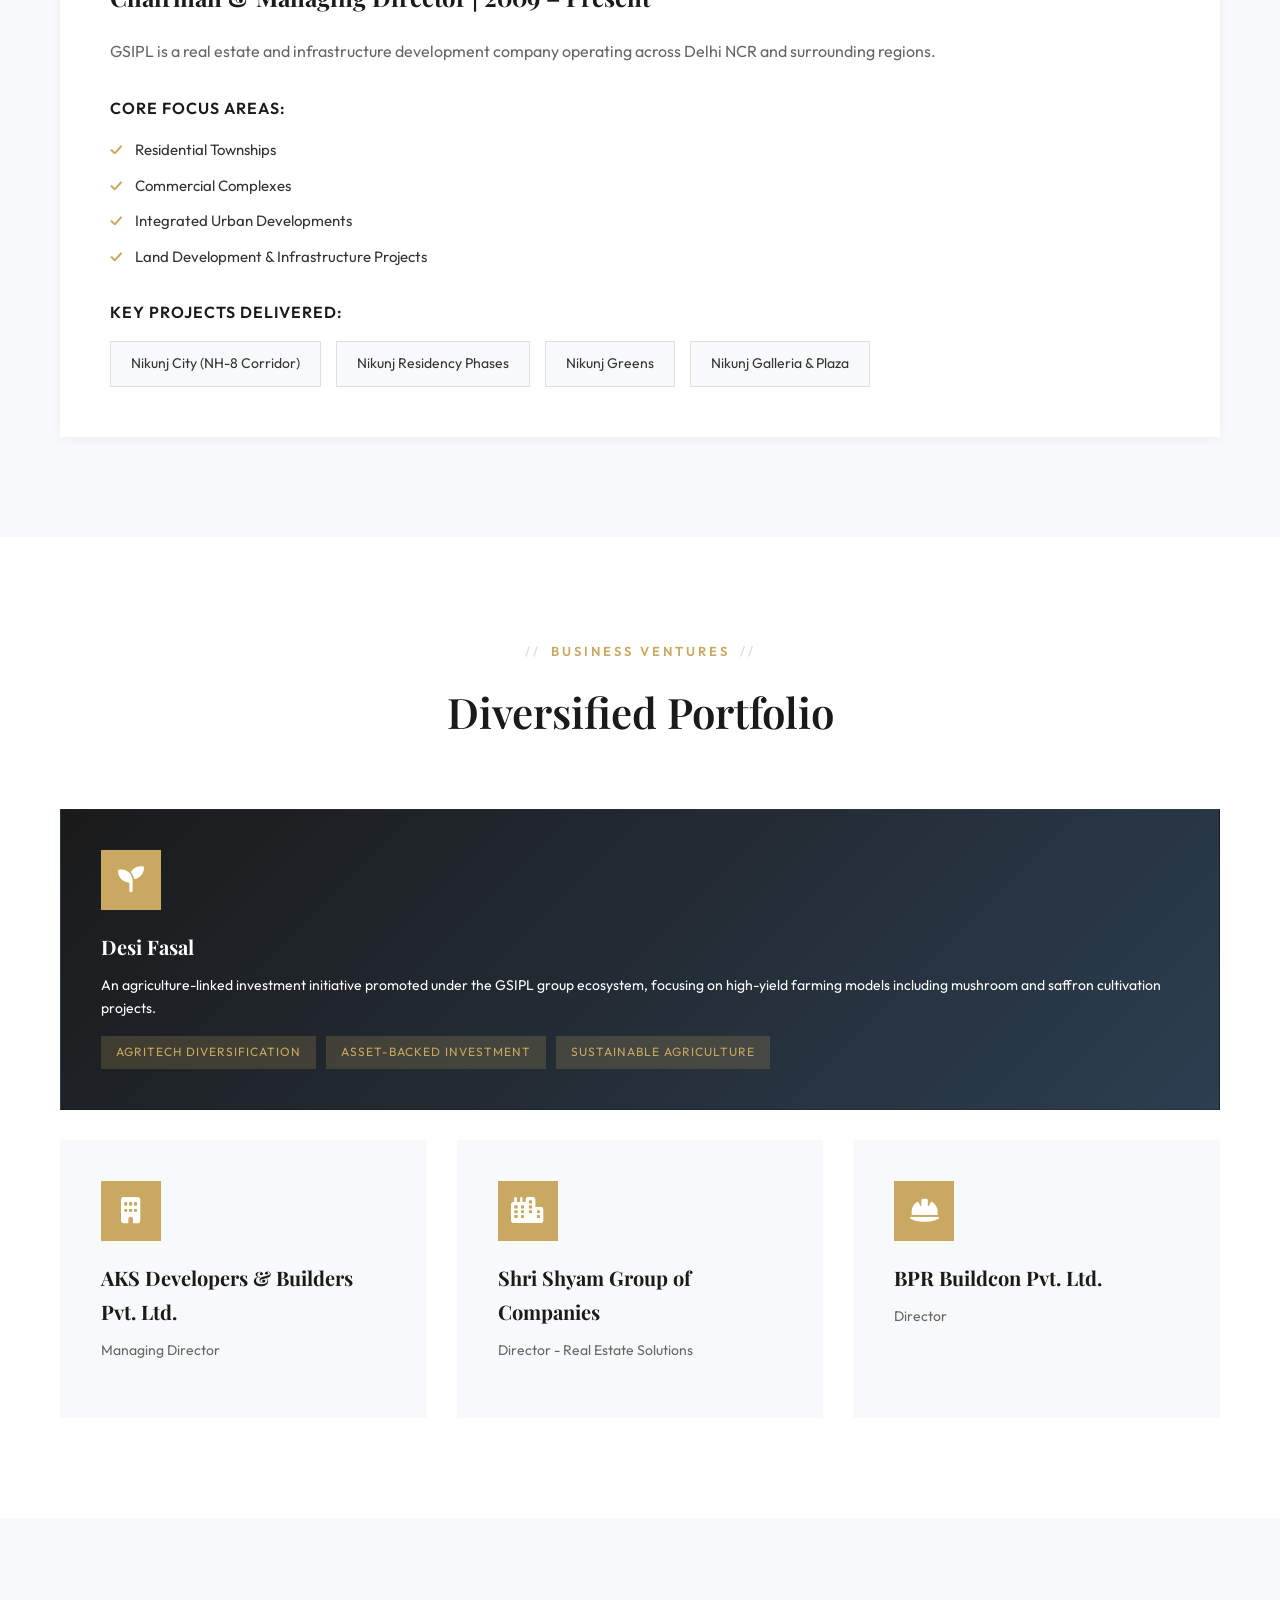
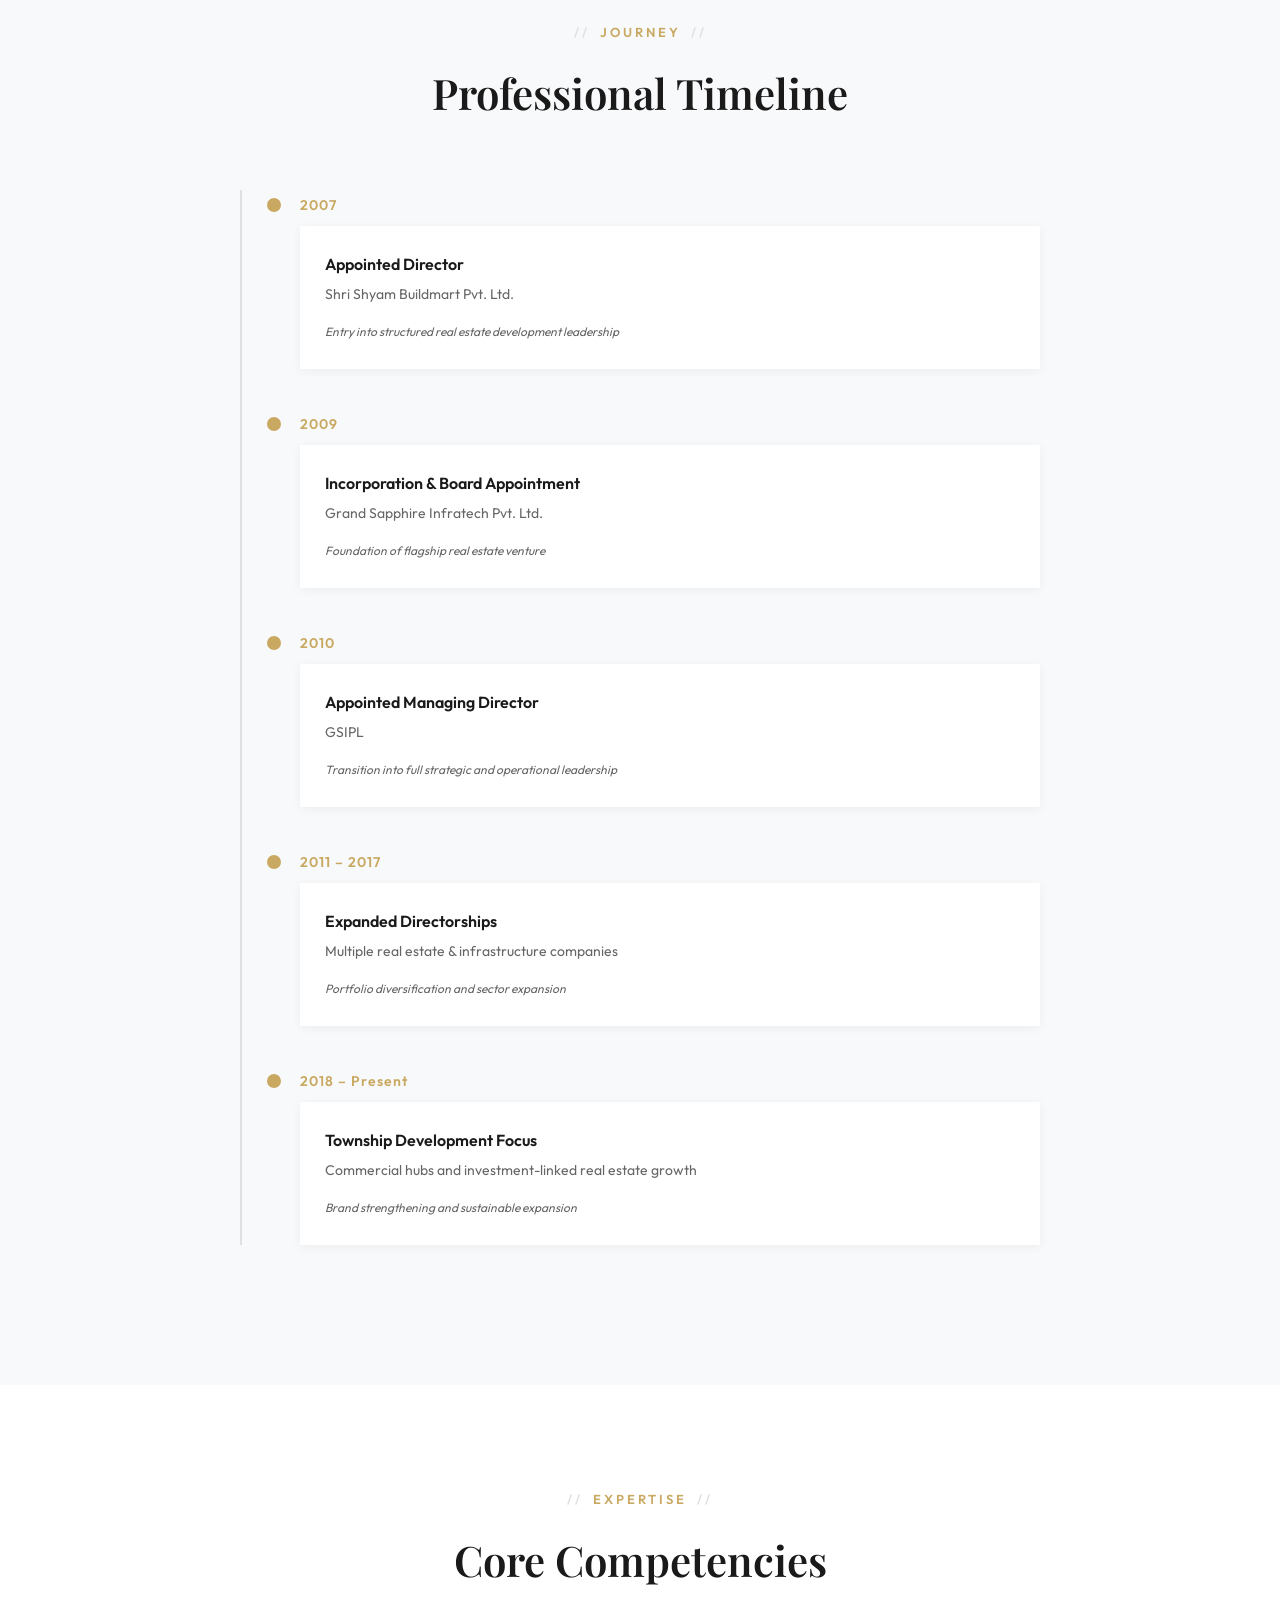
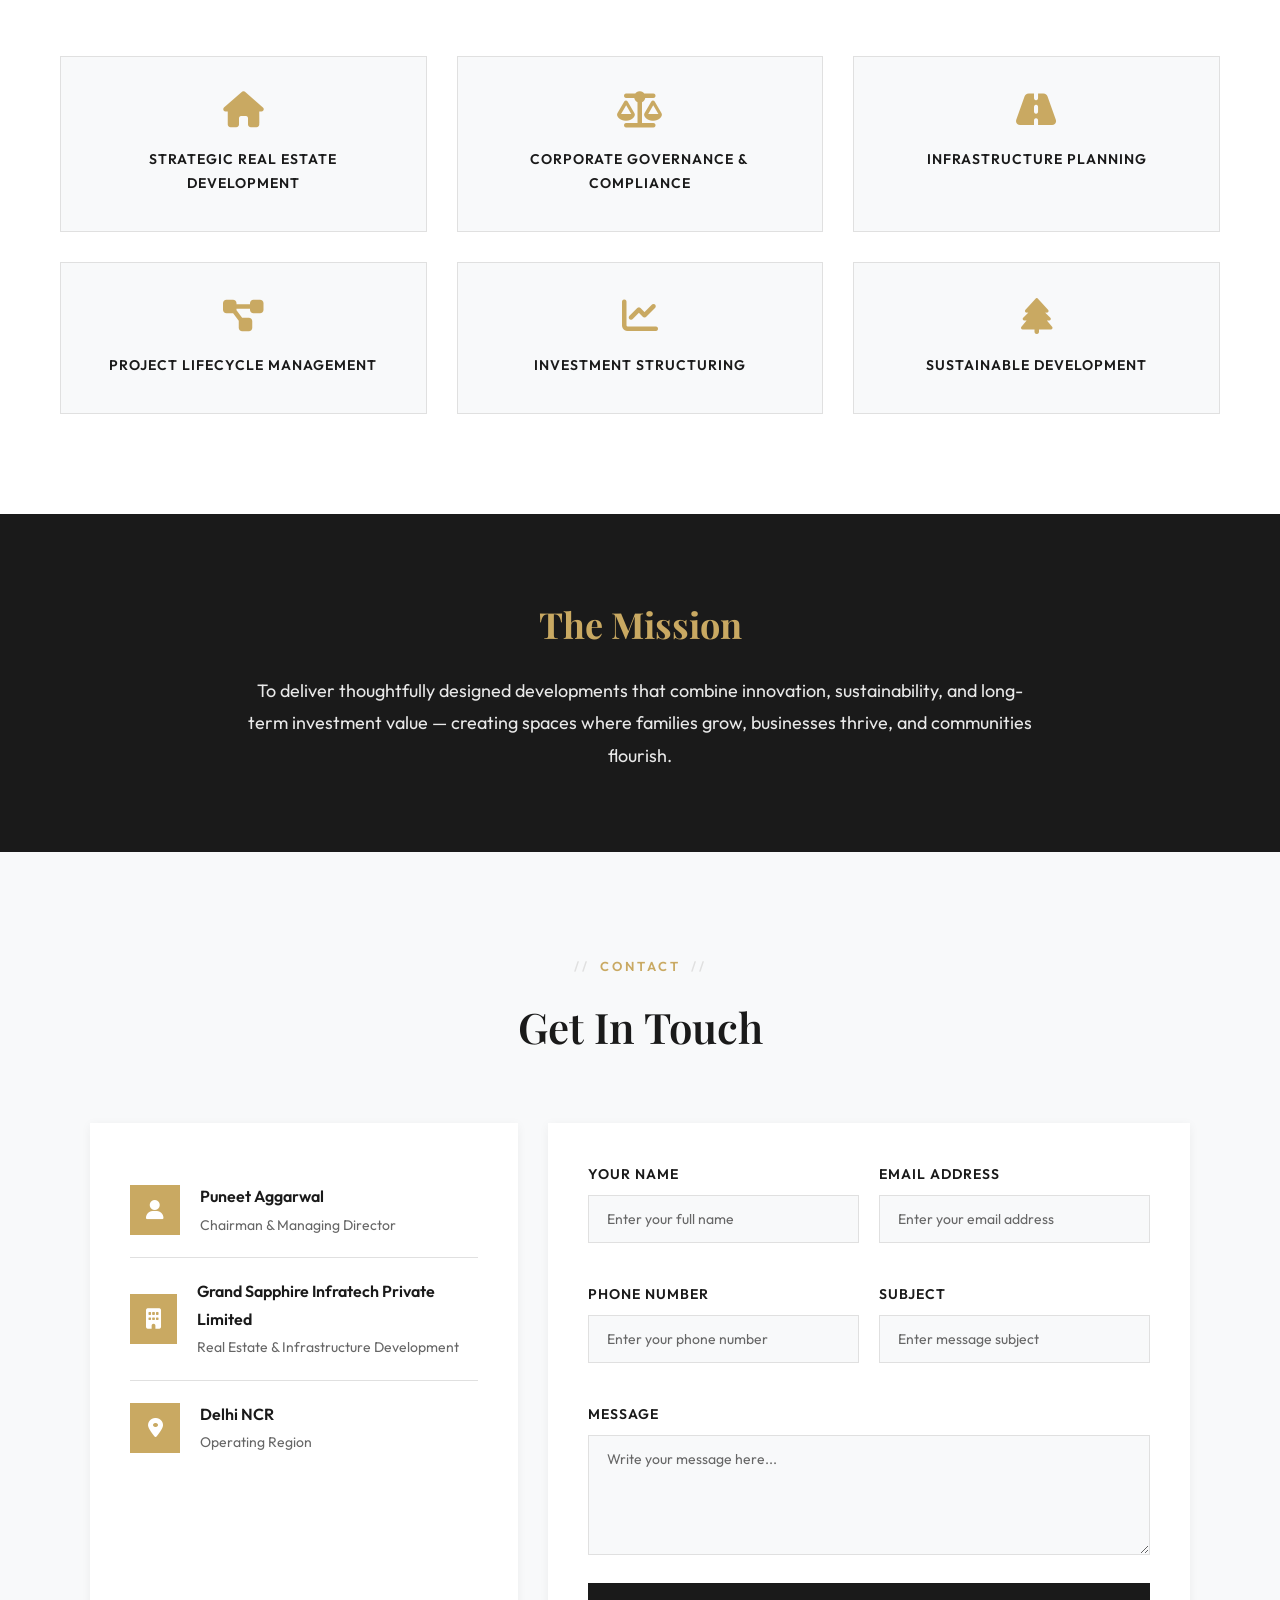
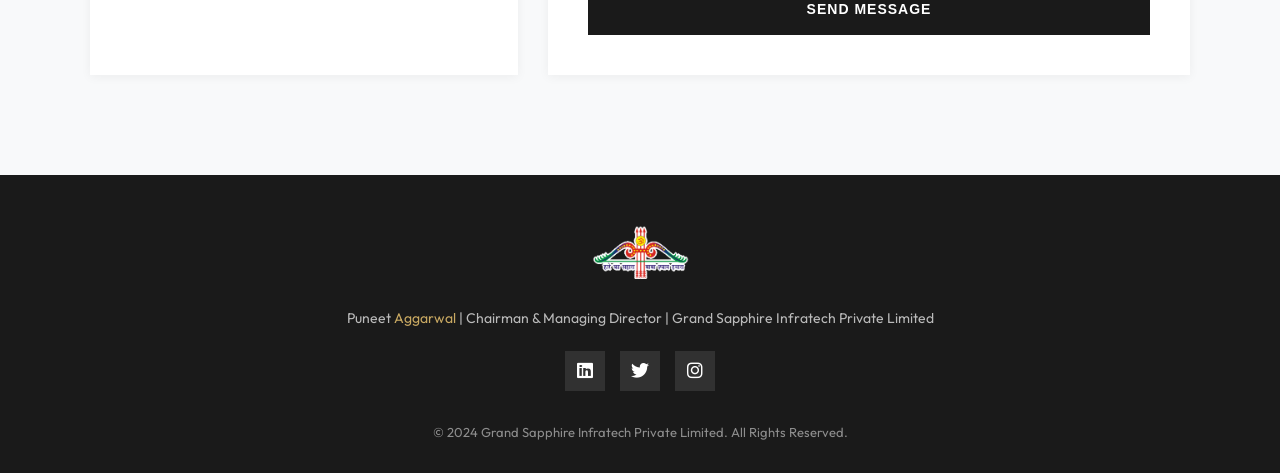
==== commit 5867ef14: "Add files via upload" ====
--- a/index.html
+++ b/index.html
@@ -35,7 +35,7 @@
     <!-- Navigation -->
     <nav class="navbar">
       <div class="nav-container">
-        <a href="#home" class="nav-logo">PA</a>
+        <a href="#home" class="nav-logo">P<span>A</span></a>
         <ul class="nav-menu">
           <li class="nav-item"><a href="#home" class="nav-link">Home</a></li>
           <li class="nav-item"><a href="#about" class="nav-link">About</a></li>
@@ -522,7 +522,7 @@
             <img src="assets/images/jaishreeshyam.png" alt="Jaishree Shyam" />
           </div>
           <p class="footer-text">
-            Puneet Aggarwal | Chairman & Managing Director | Grand Sapphire
+            Puneet <span>Aggarwal</span> | Chairman & Managing Director | Grand Sapphire
             Infratech Private Limited
           </p>
           <div class="footer-social">
--- a/assets/css/style.css
+++ b/assets/css/style.css
@@ -148,6 +148,10 @@
   letter-spacing: 2px;
 }
 
+.nav-logo span {
+  color: var(--secondary-color);
+}
+
 .nav-menu {
   display: flex;
   gap: 30px;
@@ -254,7 +258,7 @@
   width: 100%;
   height: 100%;
   background: url("../images/brand.jpg") center/cover no-repeat;
-  opacity: 0.10;
+  opacity: 0.1;
 }
 
 .hero-bg-shape {
@@ -963,7 +967,7 @@
 
 .contact-wrapper {
   display: grid;
-  grid-template-columns: 1.2fr 0.8fr;
+  grid-template-columns: 0.8fr 1.2fr;
   gap: 30px;
   max-width: 1100px;
   margin: 0 auto;
@@ -1106,6 +1110,10 @@
   margin-bottom: 20px;
 }
 
+.footer-text span {
+  color: var(--secondary-color);
+}
+
 .footer-social {
   display: flex;
   justify-content: center;
@@ -1158,6 +1166,10 @@
   .hero-image-accent {
     width: 300px;
     height: 380px;
+  }
+
+  .hero-image-accent {
+    left: 85px;
   }
 
   .vision-grid {
@@ -1223,6 +1235,14 @@
     gap: 25px;
   }
 
+  .hero-image-accent {
+    left: 20px;
+  }
+
+  .hero-content {
+    text-align: center;
+  }
+
   .stat-number {
     font-size: 28px;
   }
@@ -1268,6 +1288,10 @@
   .contact-info {
     padding: 25px;
   }
+
+  .timeline-wrapper {
+    padding-left: 15px;
+  }
 }
 
 @media (max-width: 480px) {
@@ -1279,6 +1303,10 @@
     font-size: 16px;
   }
 
+  .hero-content {
+    text-align: center;
+  }
+
   .section-title {
     font-size: 26px;
   }
@@ -1291,4 +1319,8 @@
     padding: 12px 25px;
     font-size: 12px;
   }
-}
+
+  .timeline-wrapper {
+    padding-left: 15px;
+  }
+}
